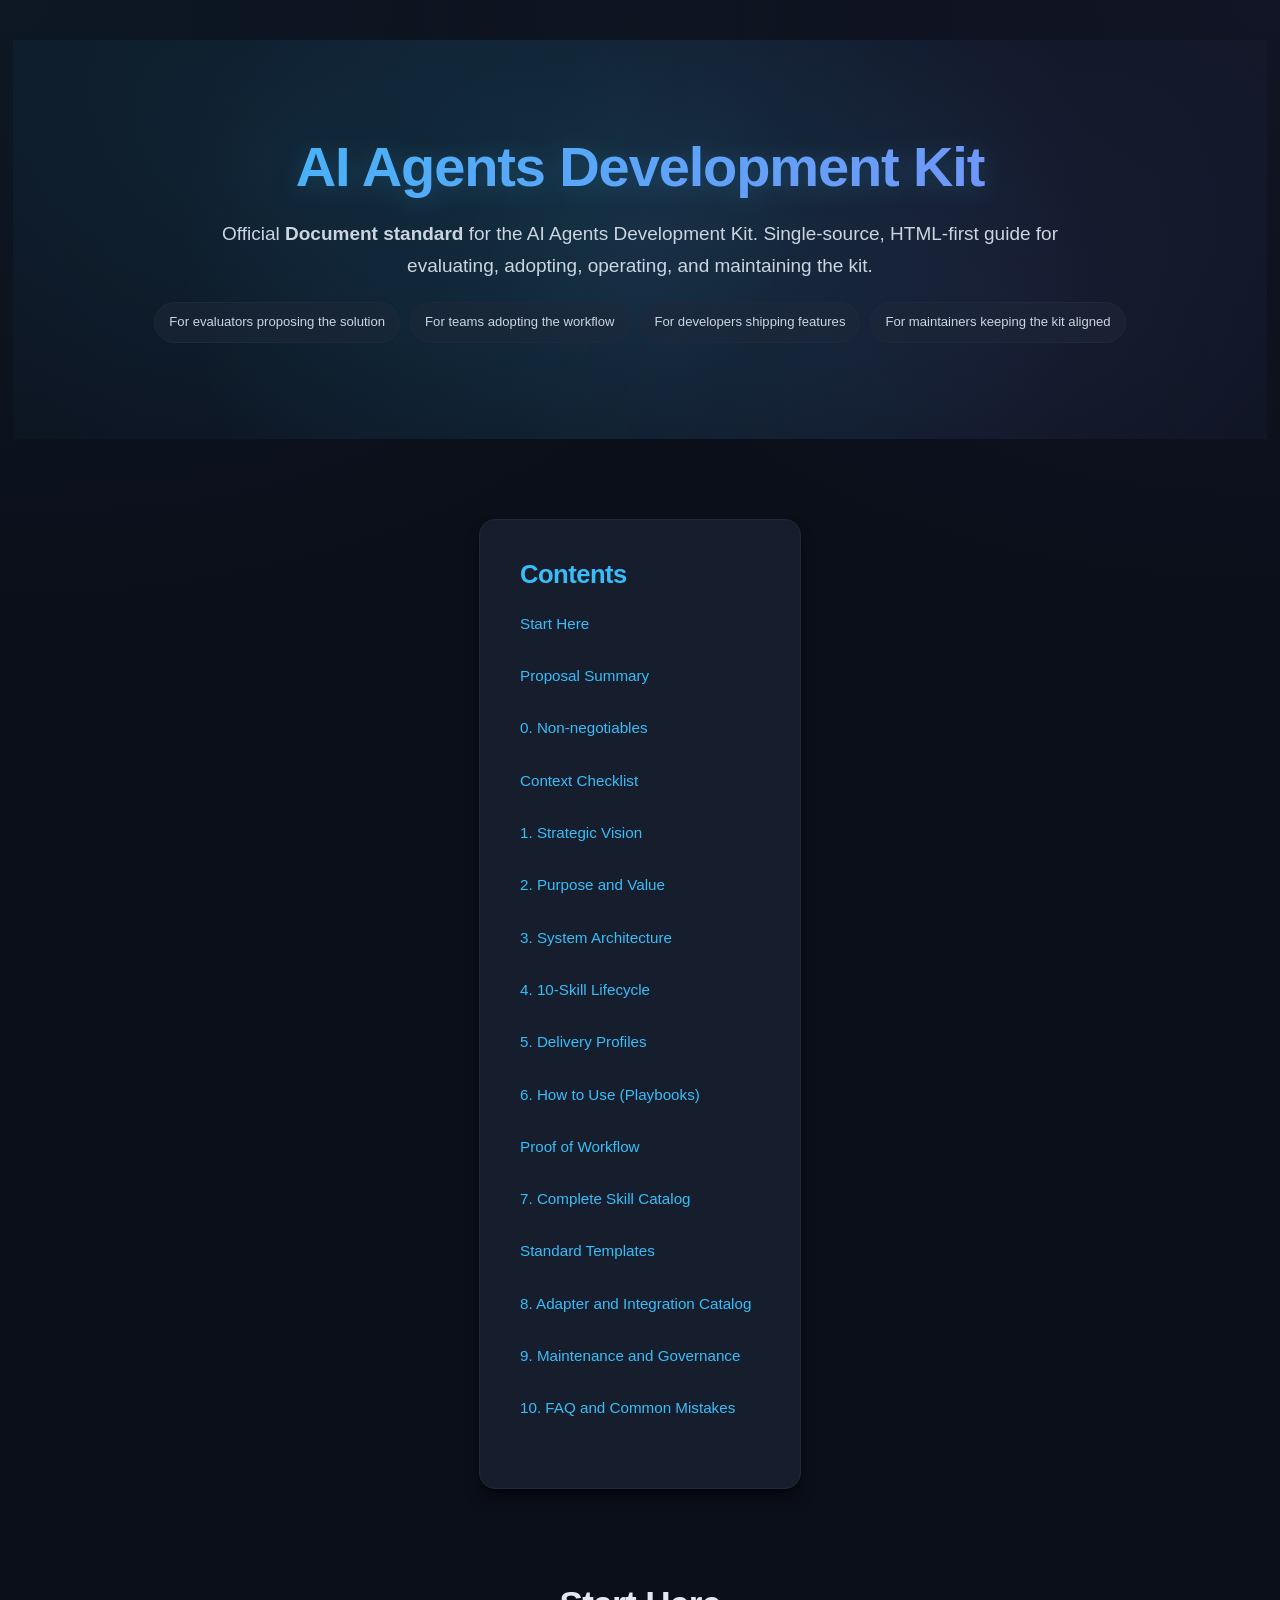
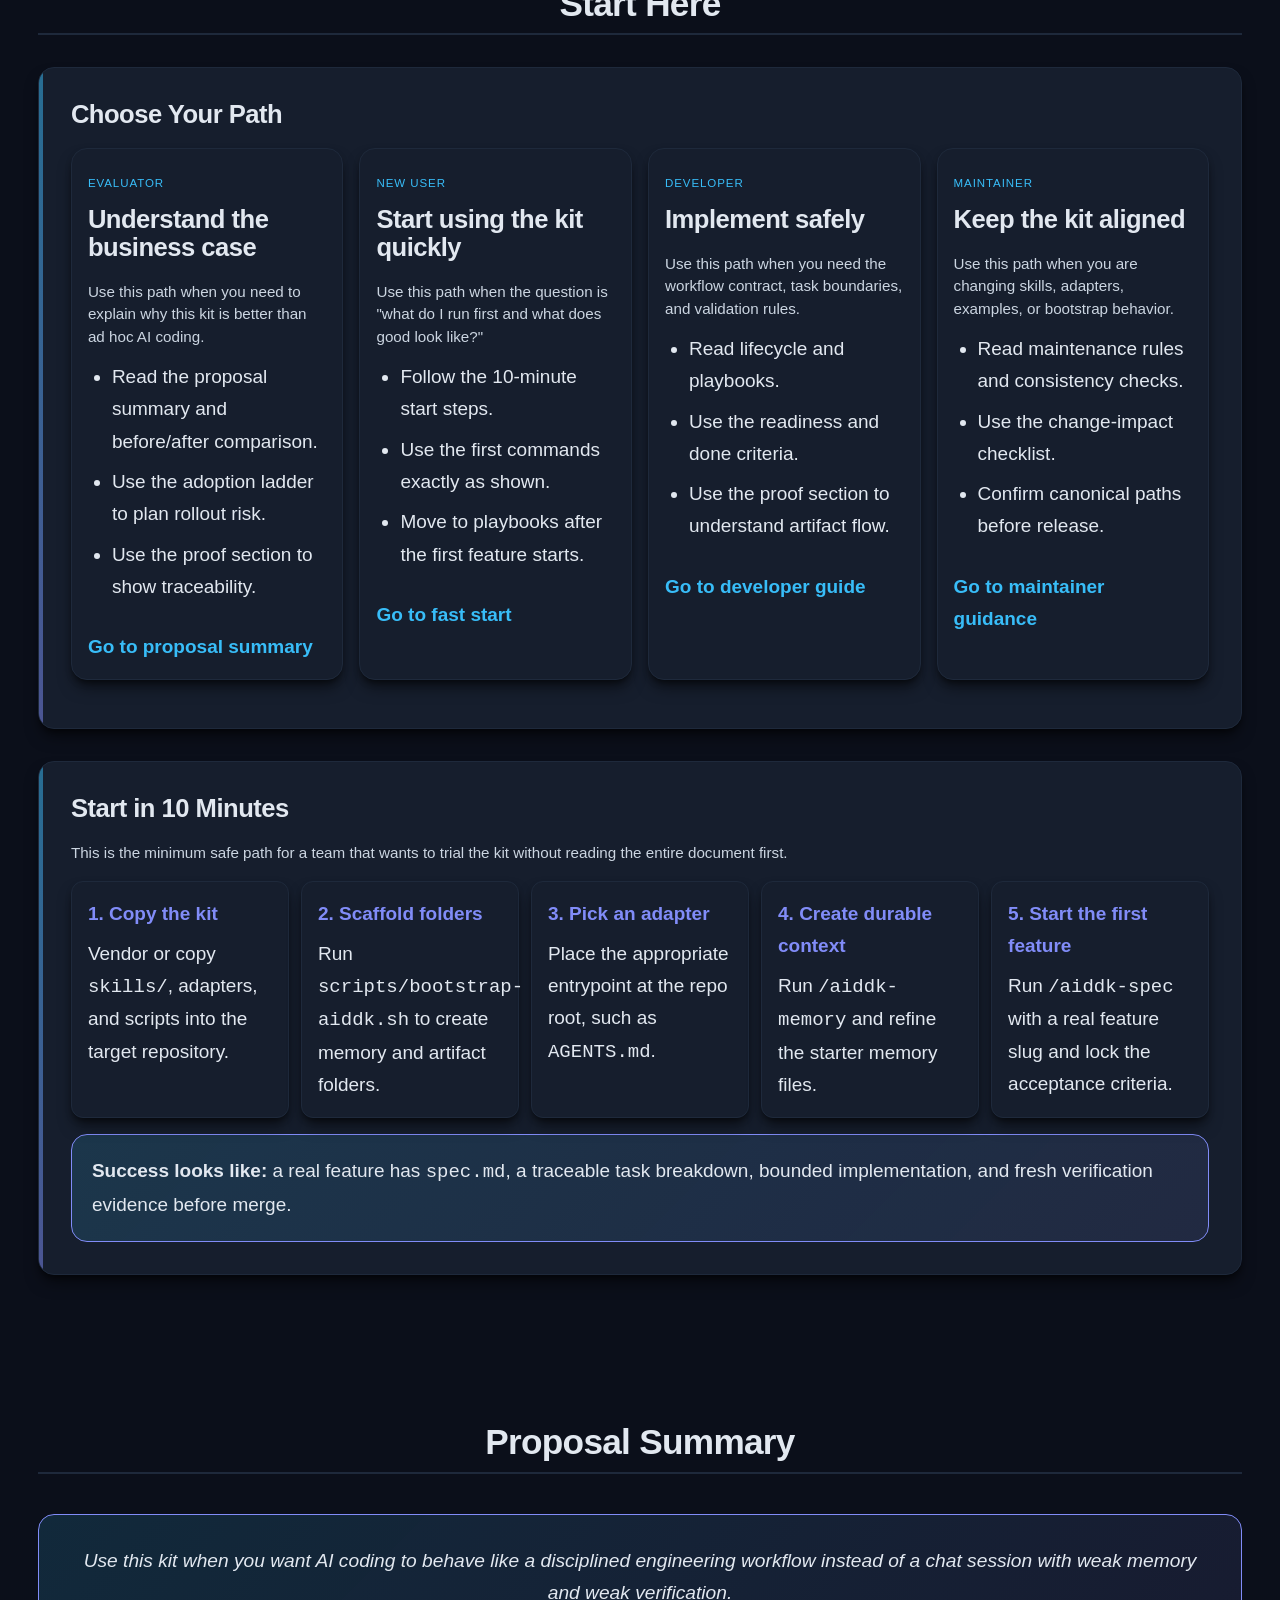
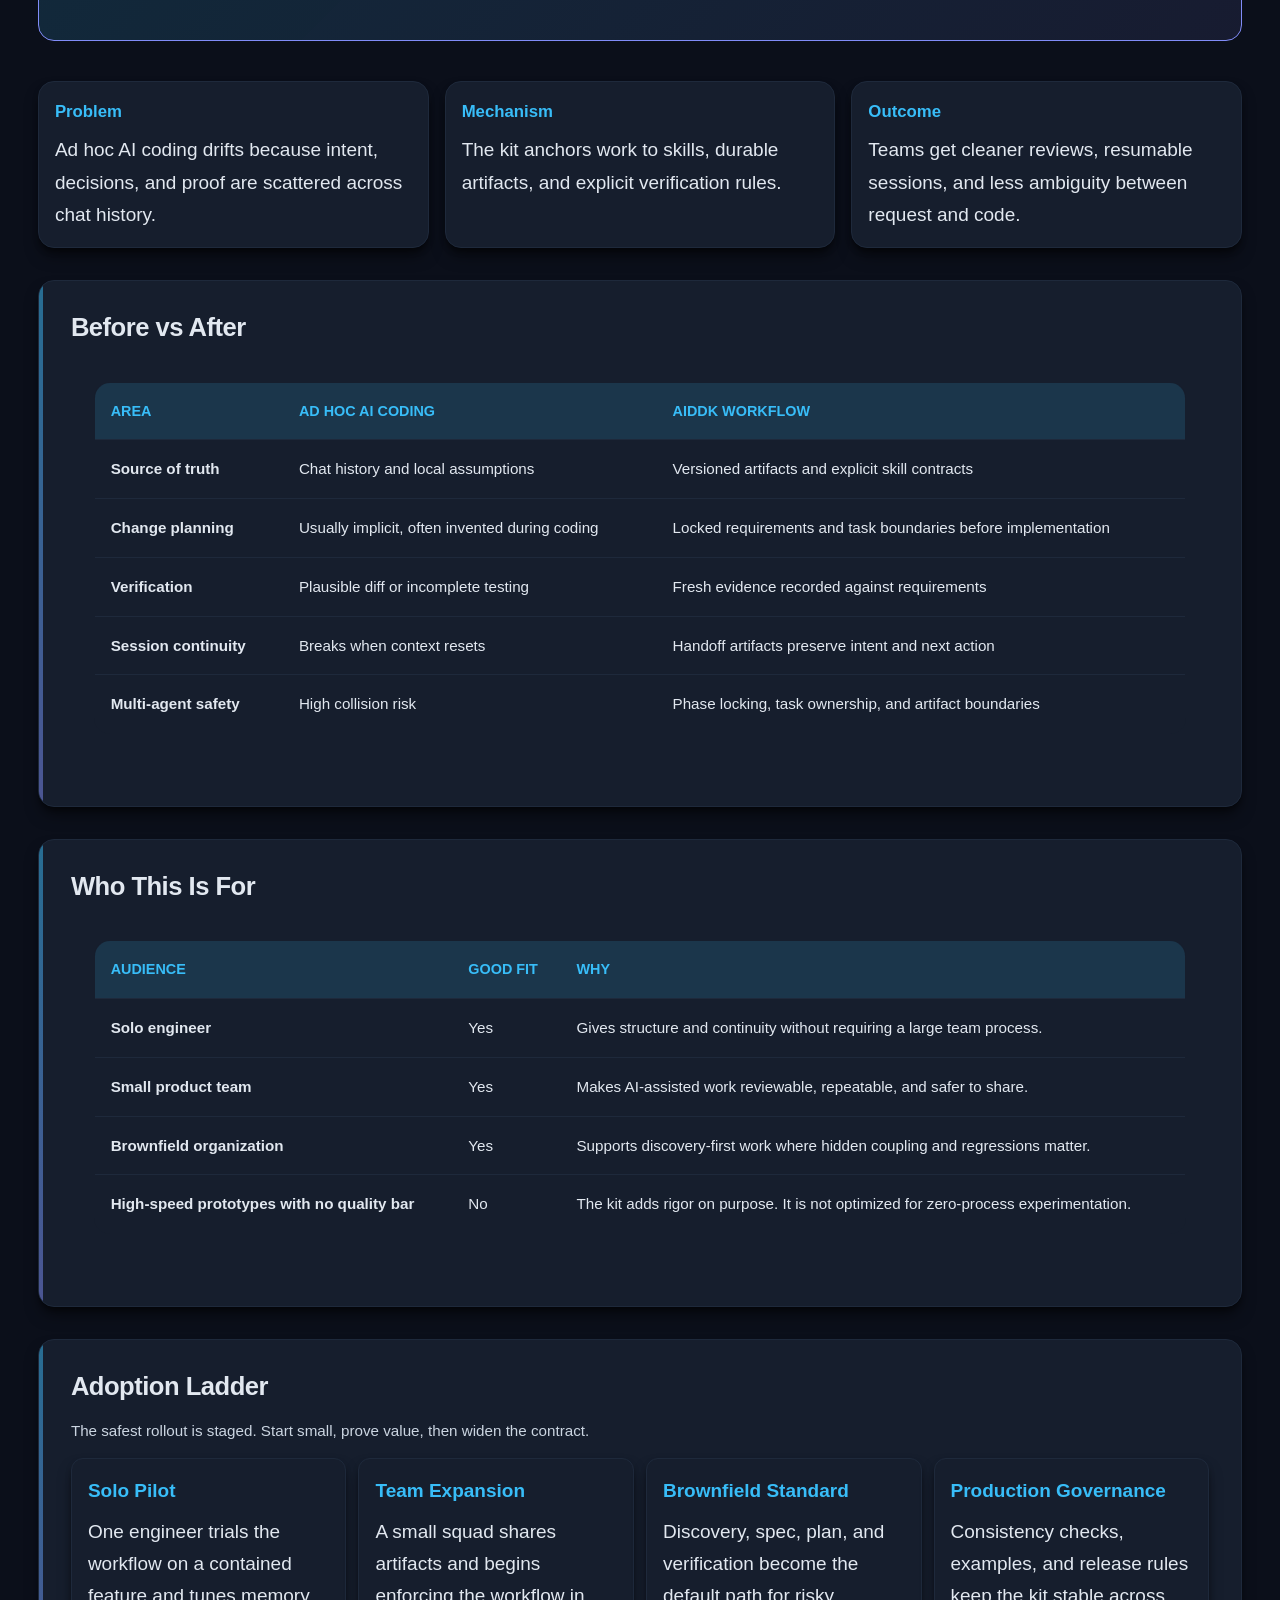
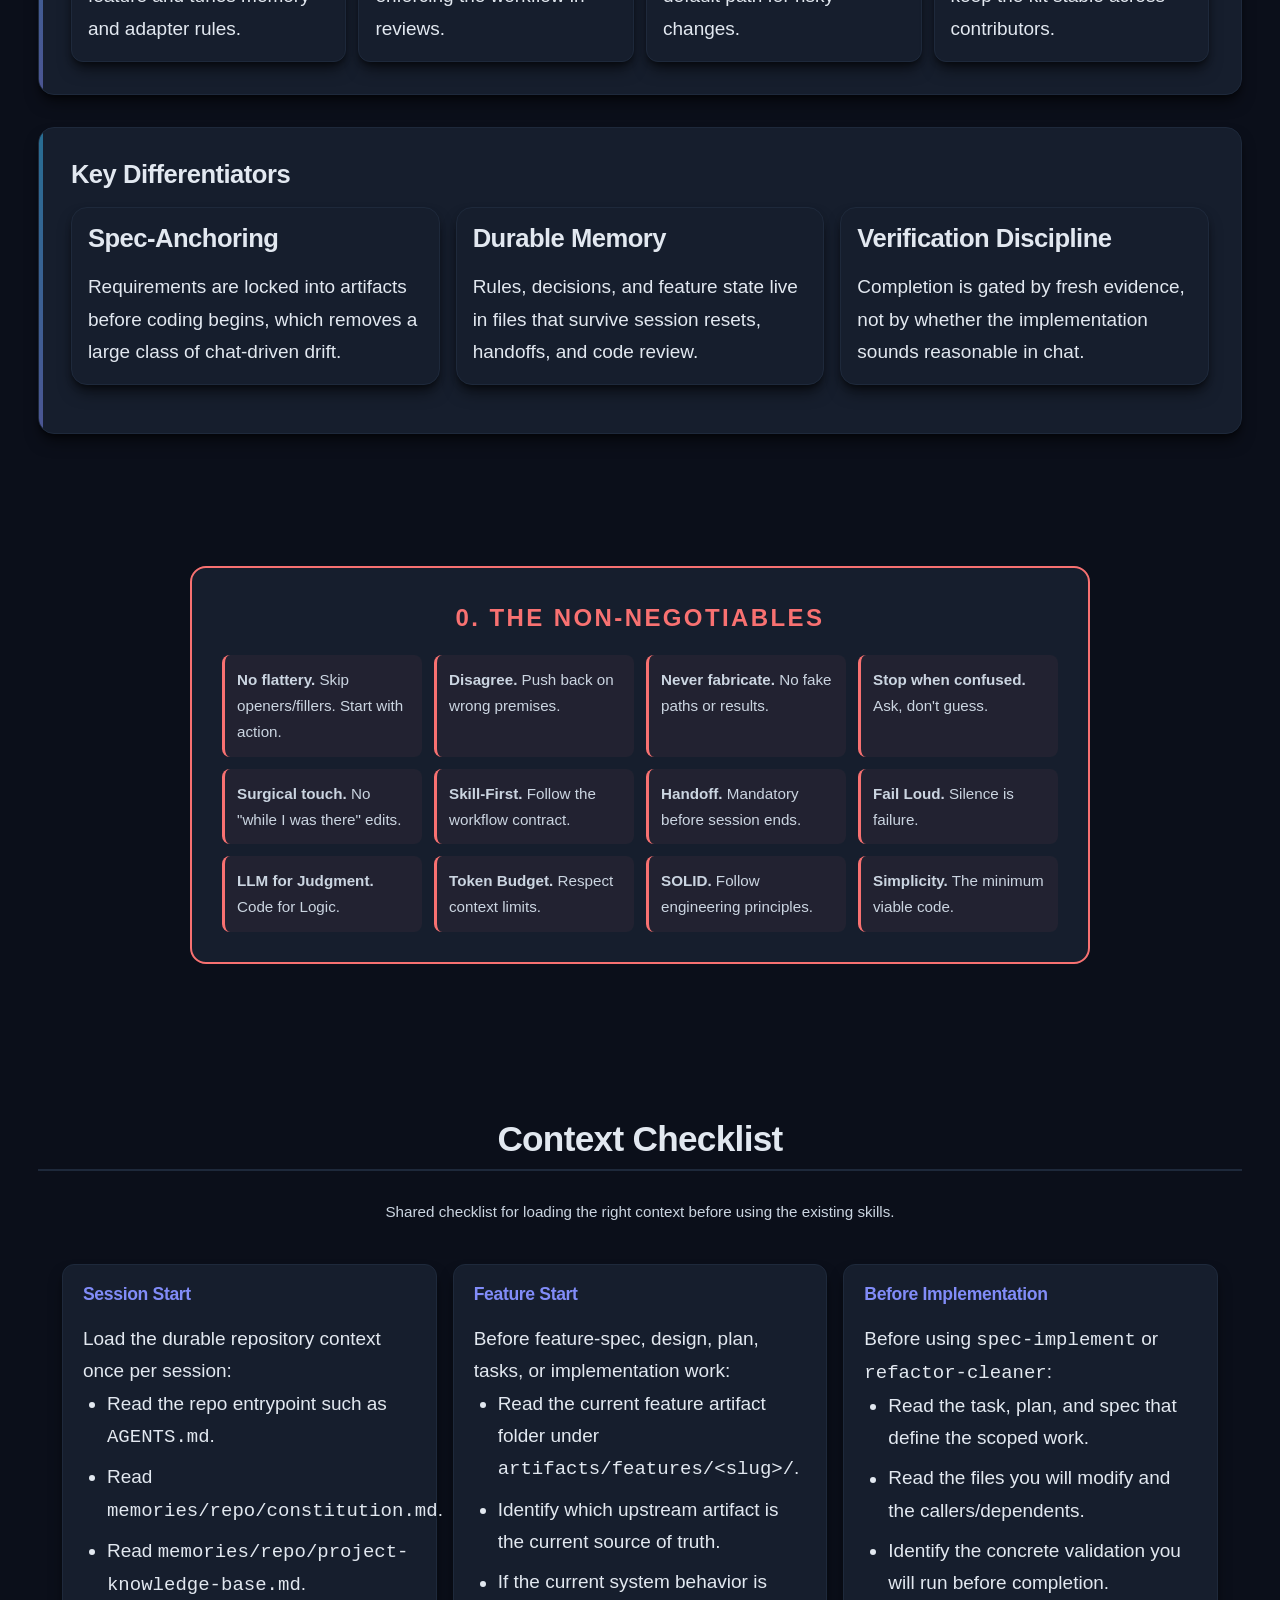
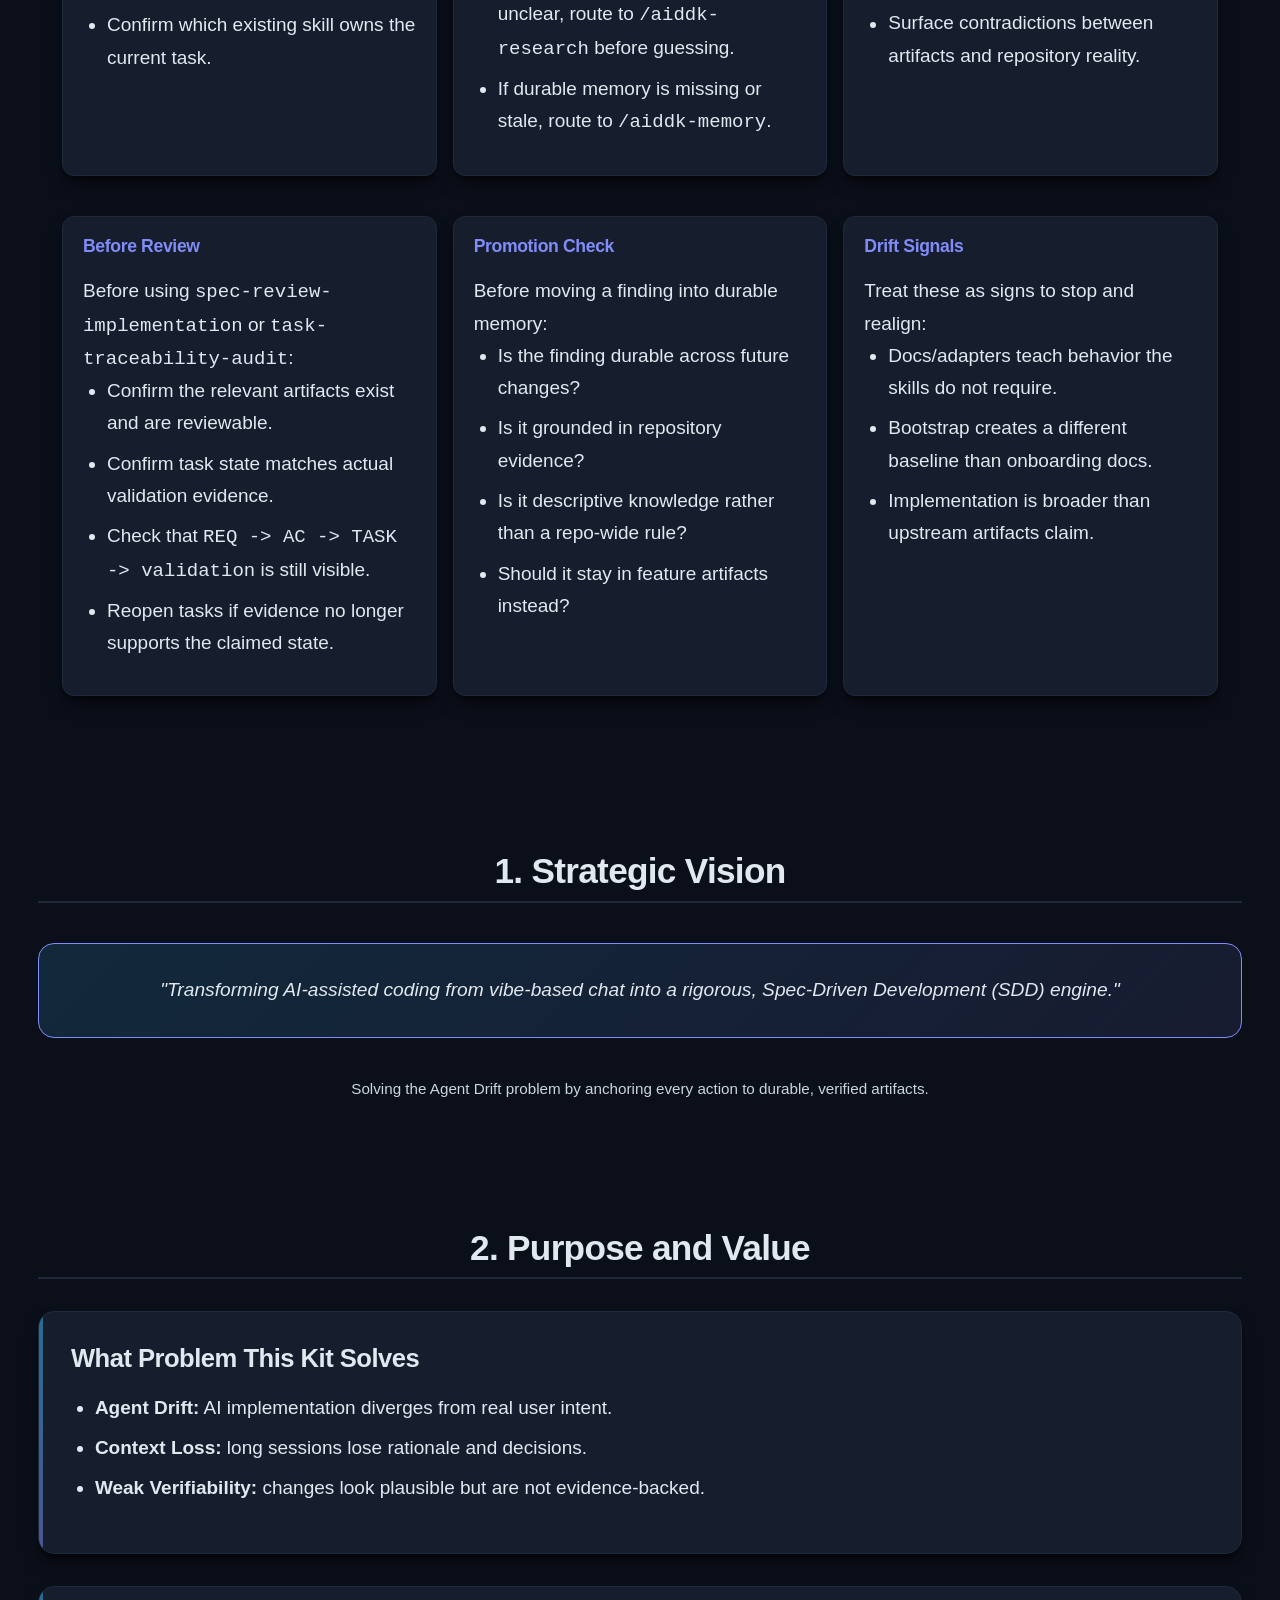
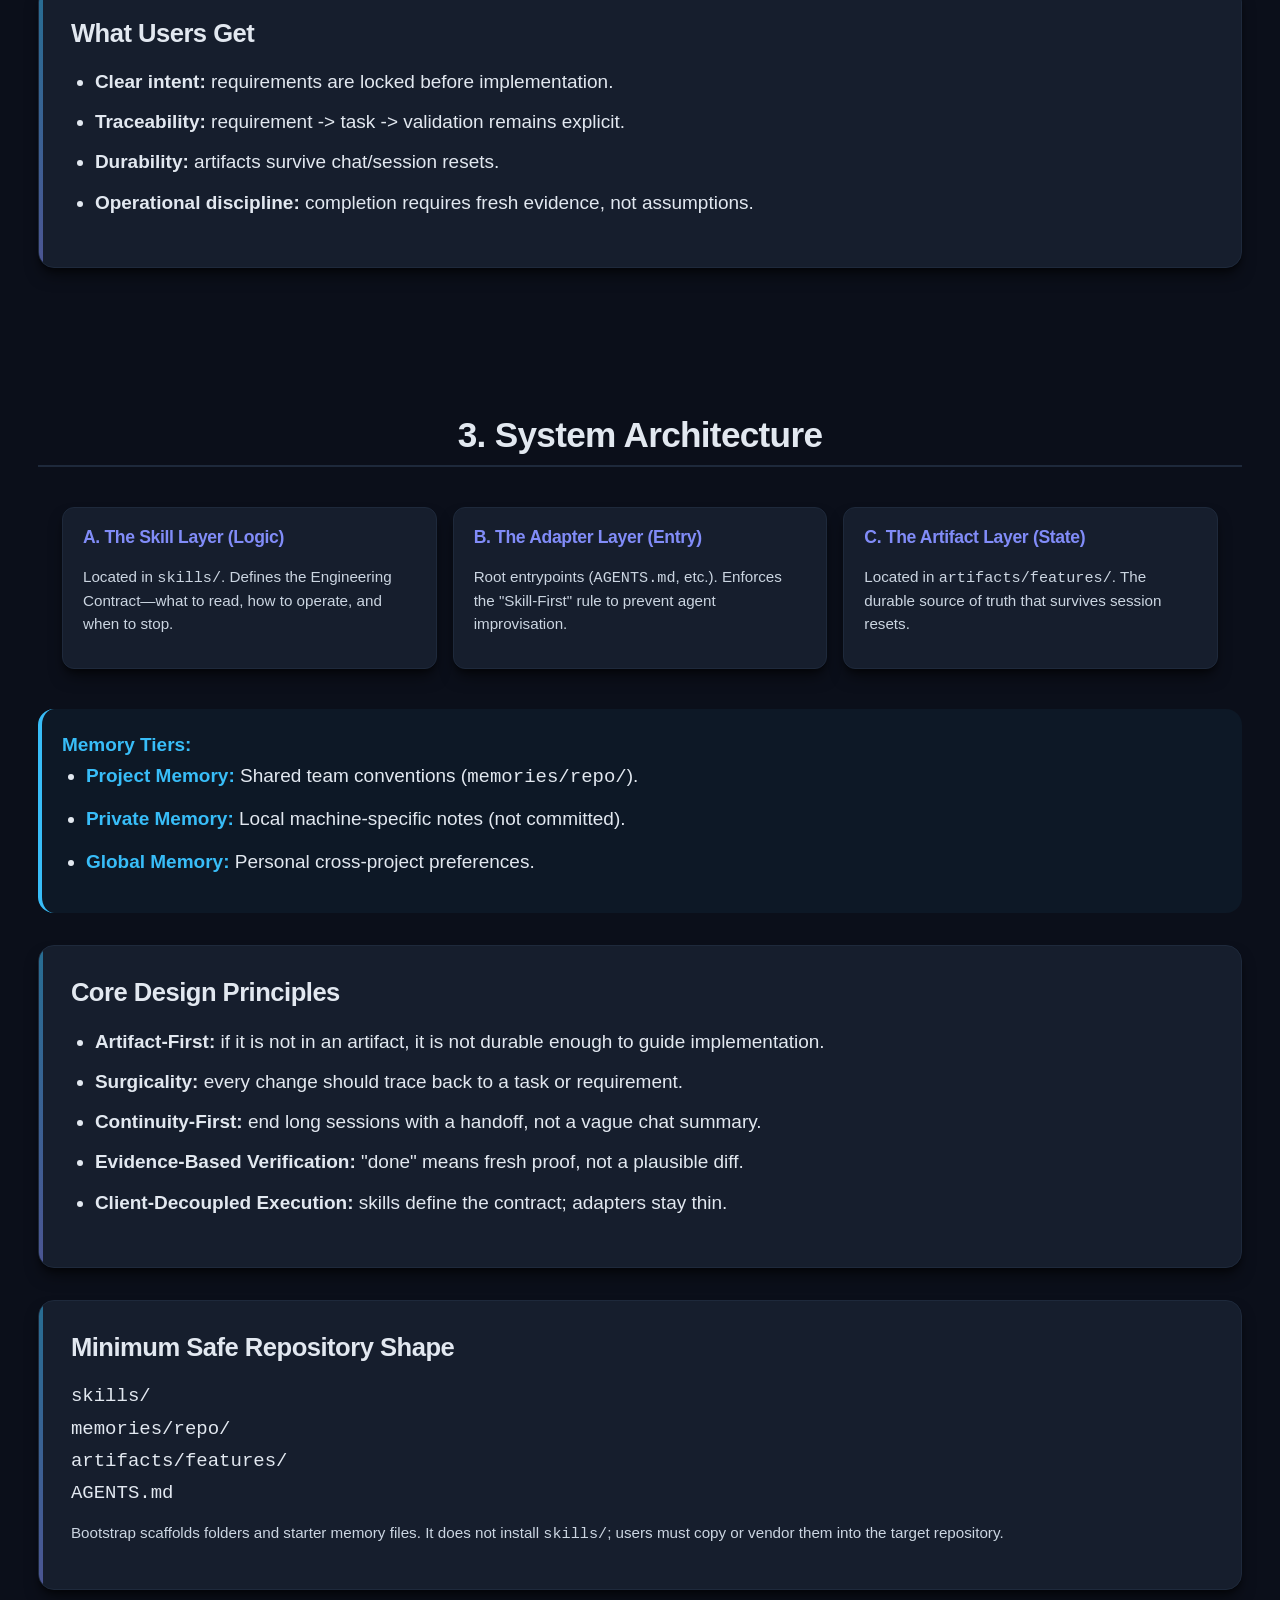
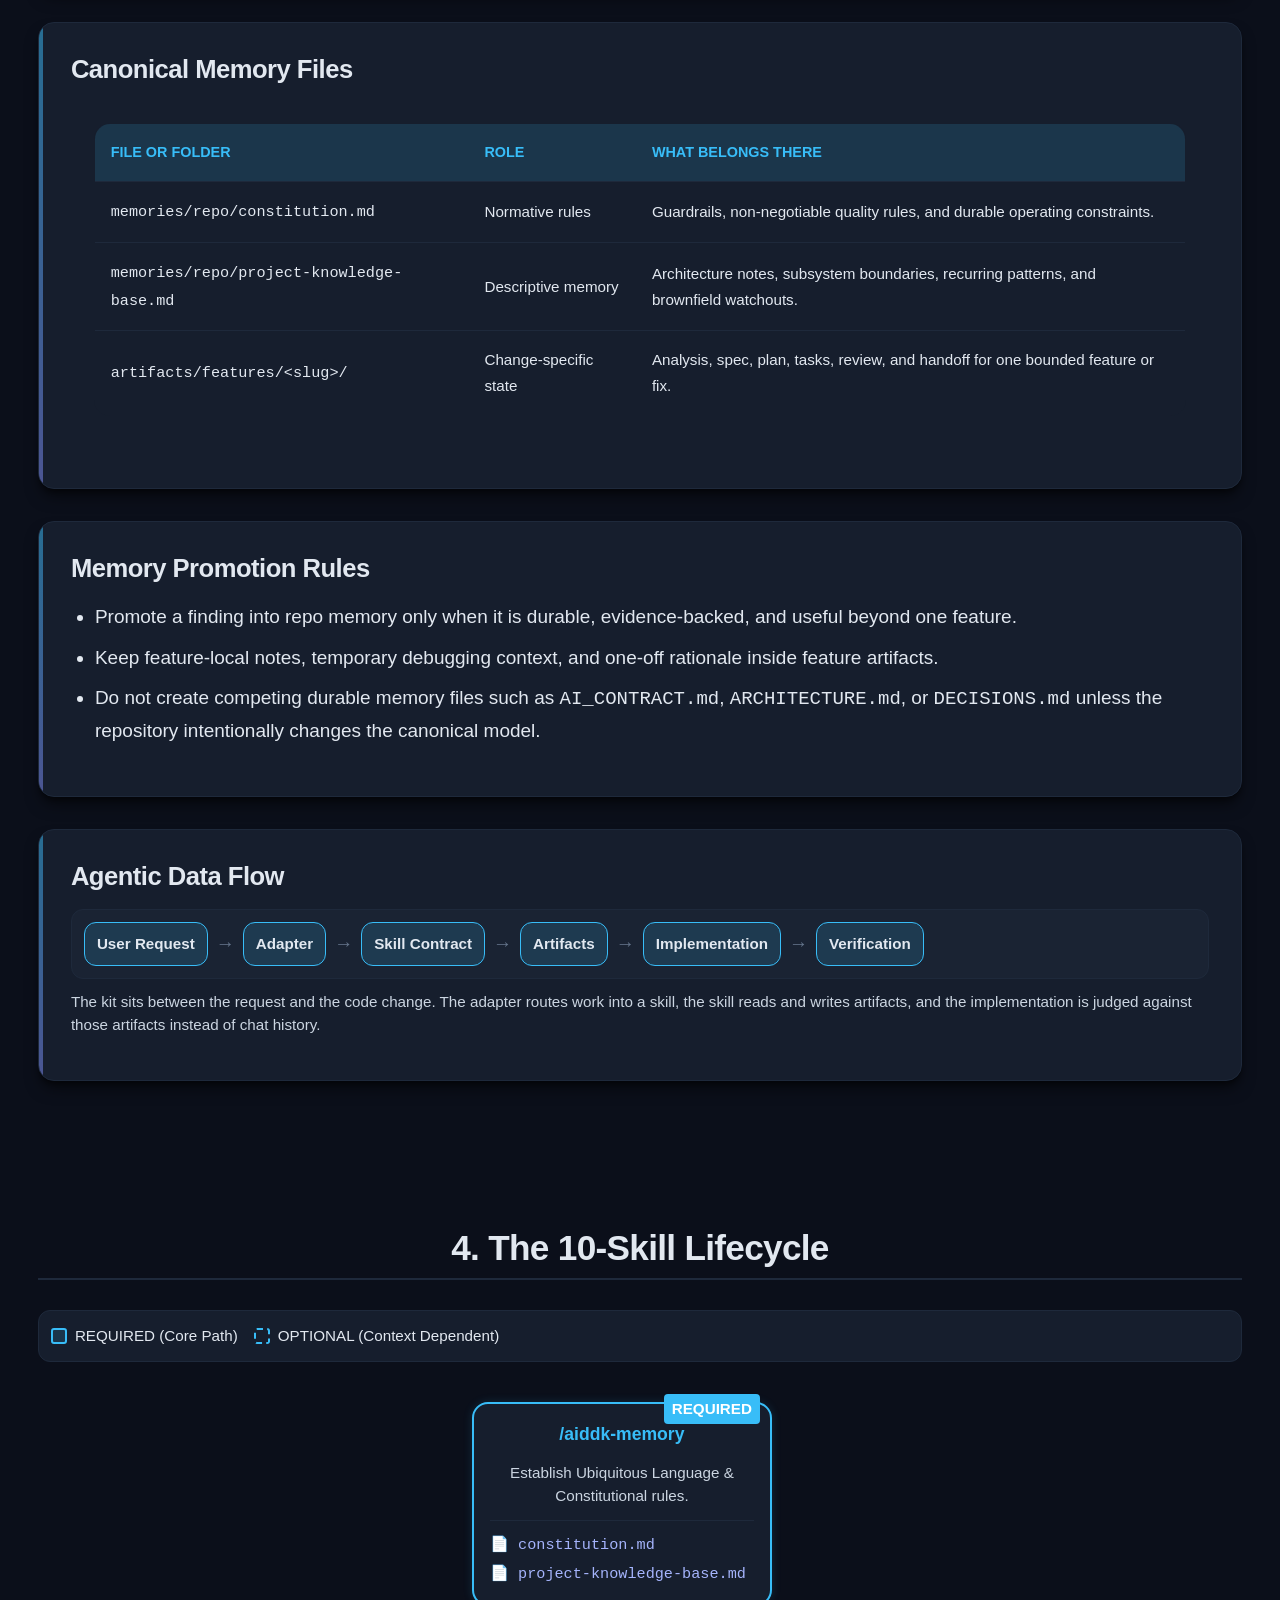
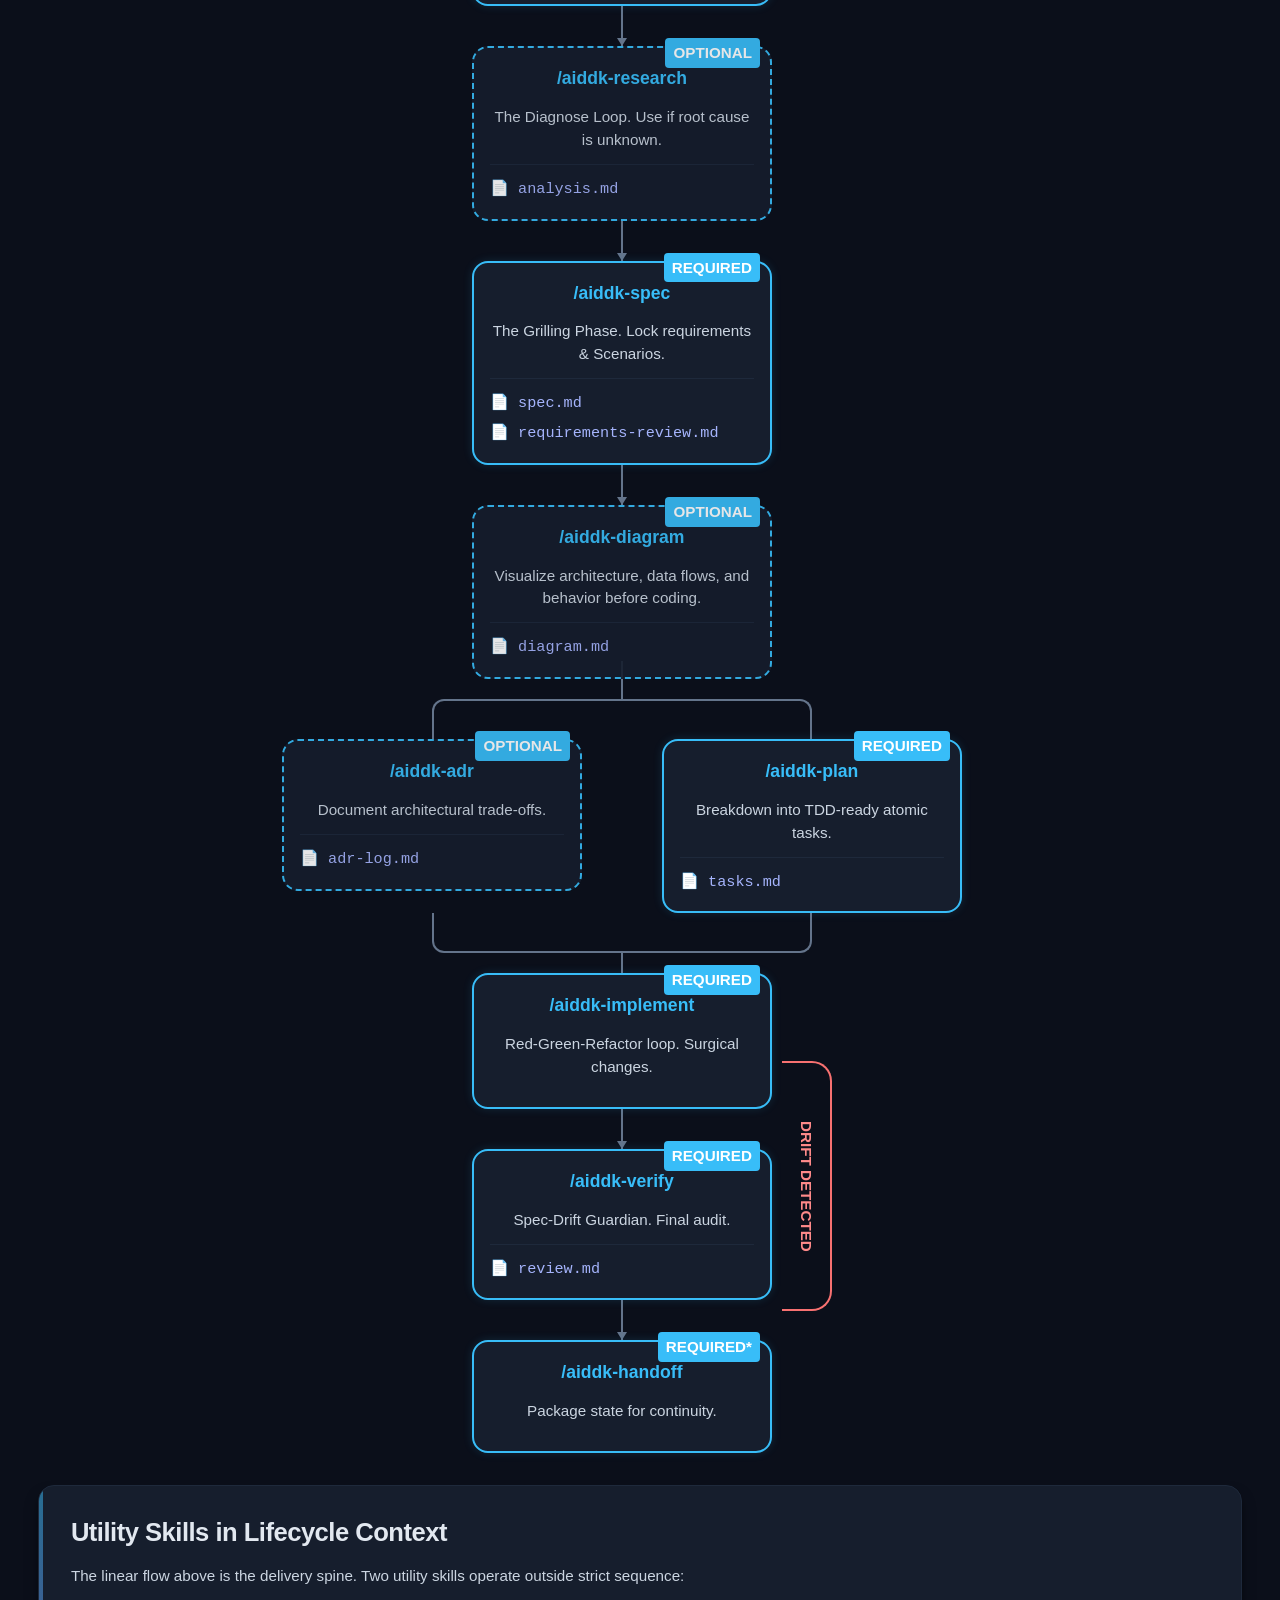
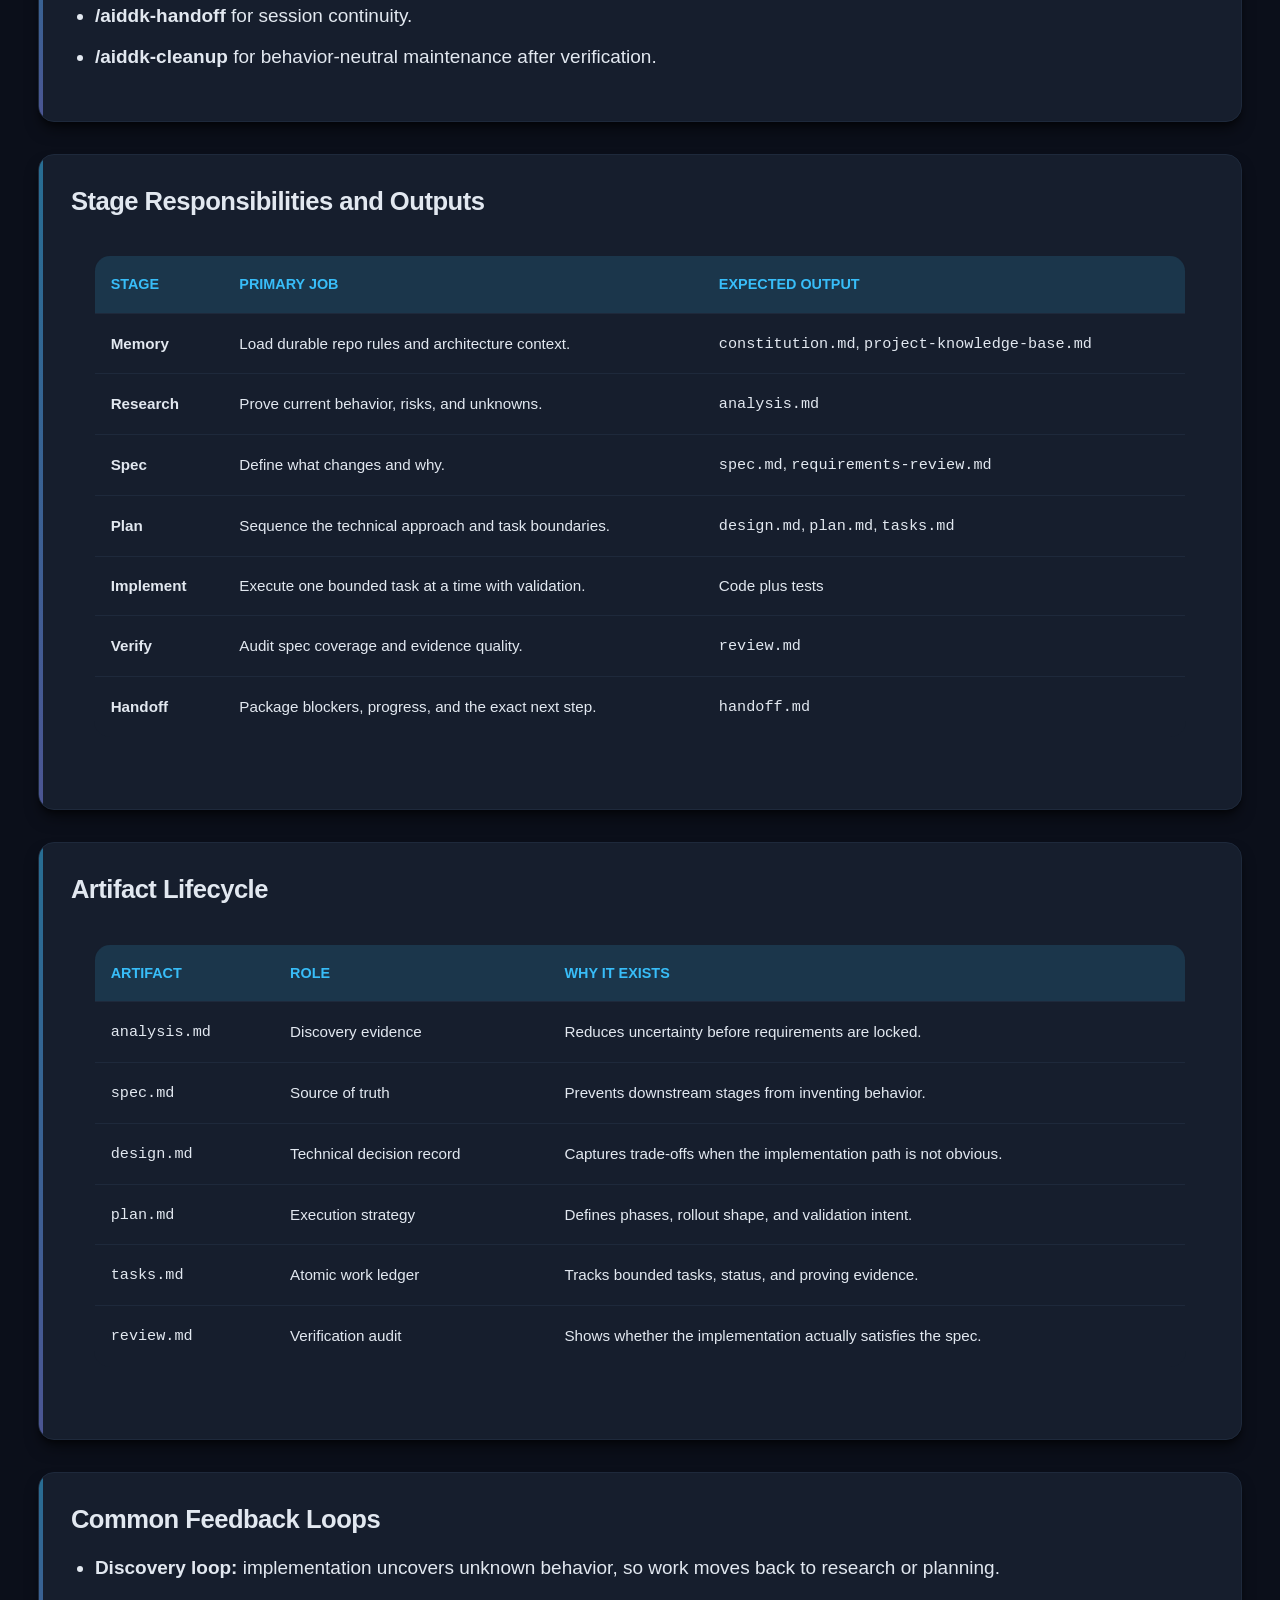
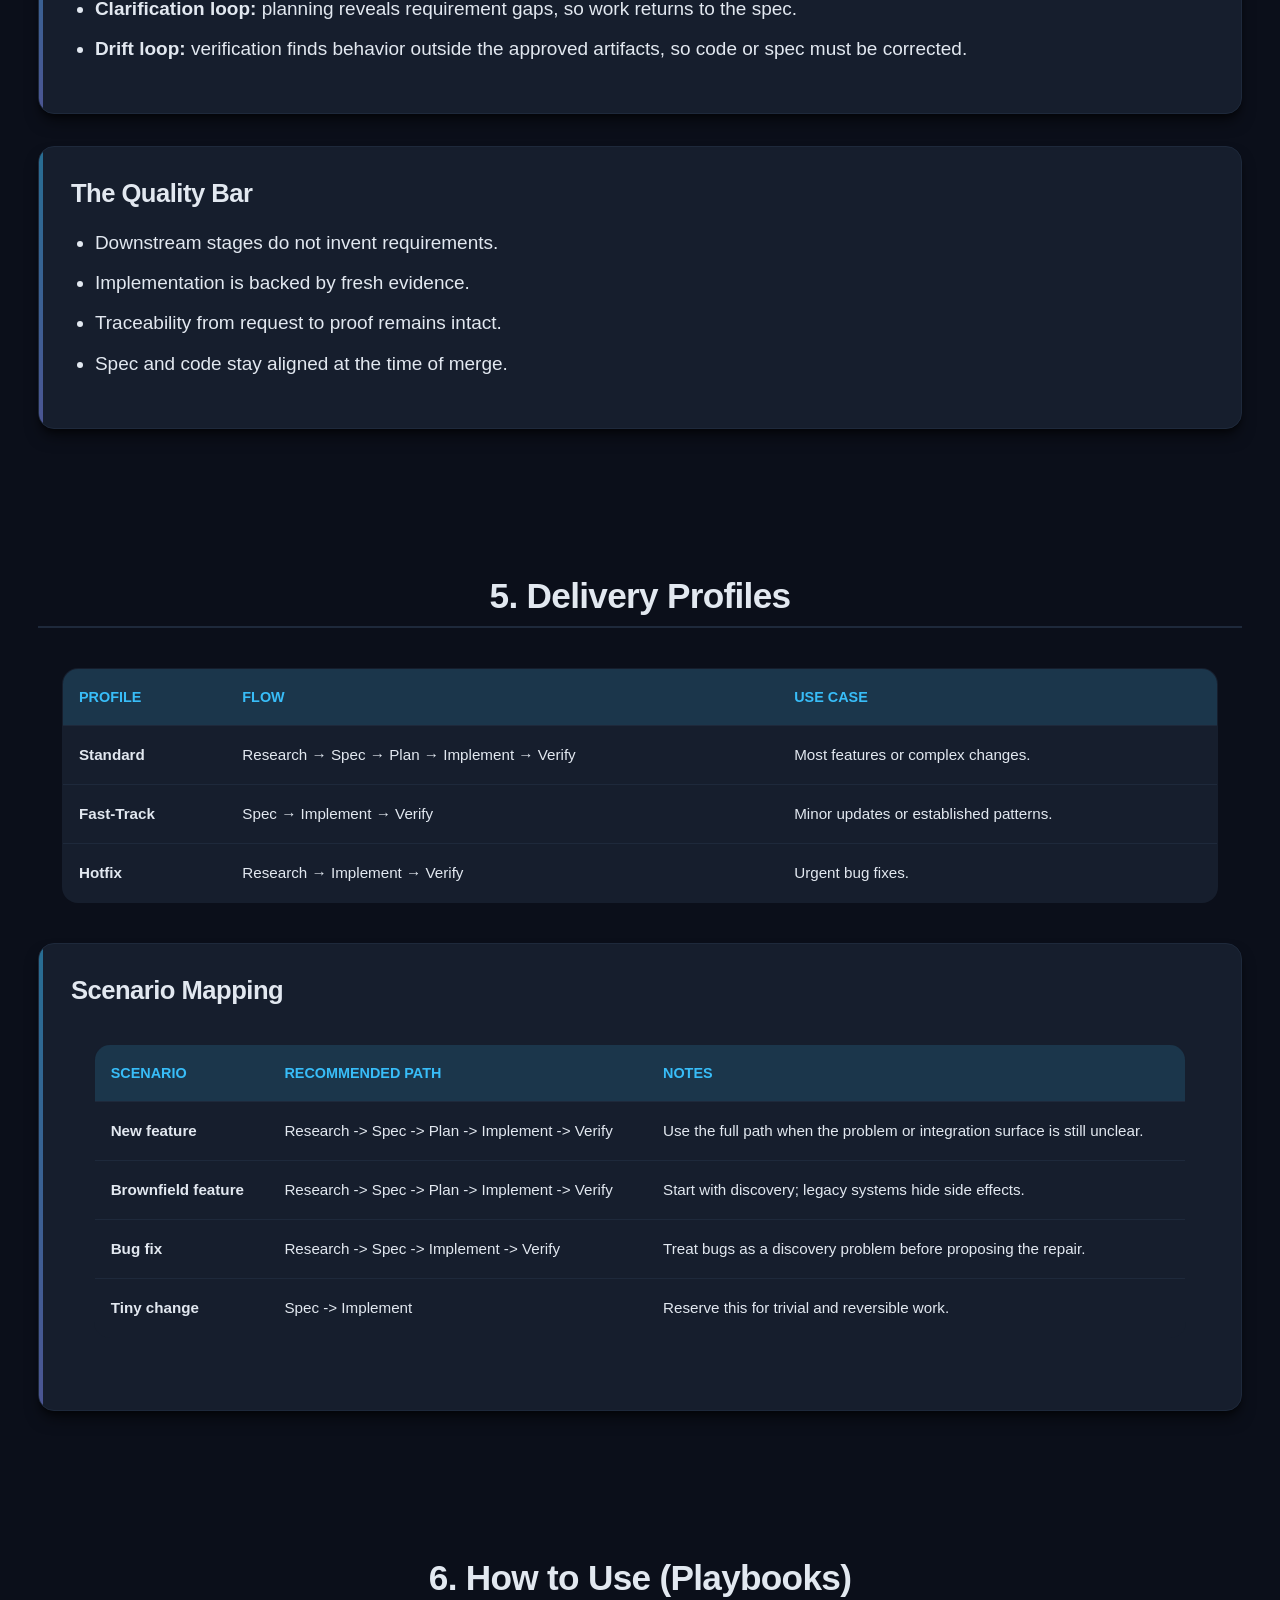
==== pet-projects/ai-dev-kit.html @ 5318b5dc "Add unified common design system CSS file with modular styles and semantic variables" ====
<!DOCTYPE html>
<html lang="en">

<head>
    <meta charset="UTF-8">
    <meta name="viewport" content="width=device-width, initial-scale=1.0">
    <title>AI Agents Development Kit | Document standard</title>
    <link rel="stylesheet" href="common.css">
</head>

<body>

    <div class="hero">
        <h1>AI Agents Development Kit</h1>
        <p class="subtitle">Official <strong>Document standard</strong> for the AI Agents Development Kit. Single-source, HTML-first guide for evaluating, adopting, operating, and maintaining the kit.</p>
        <div class="hero-meta">
            <span class="hero-badge">For evaluators proposing the solution</span>
            <span class="hero-badge">For teams adopting the workflow</span>
            <span class="hero-badge">For developers shipping features</span>
            <span class="hero-badge">For maintainers keeping the kit aligned</span>
        </div>
    </div>

    <div class="toc">
        <h3>Contents</h3>
        <ul>
            <li><a href="#start-here">Start Here</a></li>
            <li><a href="#proposal-summary">Proposal Summary</a></li>
            <li><a href="#non-negotiables">0. Non-negotiables</a></li>
            <li><a href="#context-checklist">Context Checklist</a></li>
            <li><a href="#vision">1. Strategic Vision</a></li>
            <li><a href="#purpose">2. Purpose and Value</a></li>
            <li><a href="#architecture">3. System Architecture</a></li>
            <li><a href="#workflow">4. 10-Skill Lifecycle</a></li>
            <li><a href="#profiles">5. Delivery Profiles</a></li>
            <li><a href="#operating-manual">6. How to Use (Playbooks)</a></li>
            <li><a href="#proof-of-workflow">Proof of Workflow</a></li>
            <li><a href="#skills-catalog">7. Complete Skill Catalog</a></li>
            <li><a href="#standard-templates">Standard Templates</a></li>
            <li><a href="#adapters-catalog">8. Adapter and Integration Catalog</a></li>
            <li><a href="#maintenance-catalog">9. Maintenance and Governance</a></li>
            <li><a href="#faq">10. FAQ and Common Mistakes</a></li>
        </ul>
    </div>

    <section id="start-here">
        <h2>Start Here</h2>
        <div class="section-card">
            <h3>Choose Your Path</h3>
            <div class="audience-grid">
                <div class="audience-card">
                    <span class="audience-label">Evaluator</span>
                    <h3>Understand the business case</h3>
                    <p class="node-desc">Use this path when you need to explain why this kit is better than ad hoc AI
                        coding.</p>
                    <ul>
                        <li>Read the proposal summary and before/after comparison.</li>
                        <li>Use the adoption ladder to plan rollout risk.</li>
                        <li>Use the proof section to show traceability.</li>
                    </ul>
                    <a class="audience-link" href="#proposal-summary">Go to proposal summary</a>
                </div>
                <div class="audience-card">
                    <span class="audience-label">New User</span>
                    <h3>Start using the kit quickly</h3>
                    <p class="node-desc">Use this path when the question is "what do I run first and what does good
                        look like?"</p>
                    <ul>
                        <li>Follow the 10-minute start steps.</li>
                        <li>Use the first commands exactly as shown.</li>
                        <li>Move to playbooks after the first feature starts.</li>
                    </ul>
                    <a class="audience-link" href="#fast-start">Go to fast start</a>
                </div>
                <div class="audience-card">
                    <span class="audience-label">Developer</span>
                    <h3>Implement safely</h3>
                    <p class="node-desc">Use this path when you need the workflow contract, task boundaries, and
                        validation rules.</p>
                    <ul>
                        <li>Read lifecycle and playbooks.</li>
                        <li>Use the readiness and done criteria.</li>
                        <li>Use the proof section to understand artifact flow.</li>
                    </ul>
                    <a class="audience-link" href="#developer-guide">Go to developer guide</a>
                </div>
                <div class="audience-card">
                    <span class="audience-label">Maintainer</span>
                    <h3>Keep the kit aligned</h3>
                    <p class="node-desc">Use this path when you are changing skills, adapters, examples, or bootstrap
                        behavior.</p>
                    <ul>
                        <li>Read maintenance rules and consistency checks.</li>
                        <li>Use the change-impact checklist.</li>
                        <li>Confirm canonical paths before release.</li>
                    </ul>
                    <a class="audience-link" href="#maintainer-guide">Go to maintainer guidance</a>
                </div>
            </div>
        </div>
        <div class="section-card anchor-target" id="fast-start">
            <h3>Start in 10 Minutes</h3>
            <p class="node-desc">This is the minimum safe path for a team that wants to trial the kit without reading
                the entire document first.</p>
            <div class="quickstart-strip">
                <div class="quickstart-step">
                    <strong>1. Copy the kit</strong>
                    Vendor or copy <code>skills/</code>, adapters, and scripts into the target repository.
                </div>
                <div class="quickstart-step">
                    <strong>2. Scaffold folders</strong>
                    Run <code>scripts/bootstrap-aiddk.sh</code> to create memory and artifact folders.
                </div>
                <div class="quickstart-step">
                    <strong>3. Pick an adapter</strong>
                    Place the appropriate entrypoint at the repo root, such as <code>AGENTS.md</code>.
                </div>
                <div class="quickstart-step">
                    <strong>4. Create durable context</strong>
                    Run <code>/aiddk-memory</code> and refine the starter memory files.
                </div>
                <div class="quickstart-step">
                    <strong>5. Start the first feature</strong>
                    Run <code>/aiddk-spec</code> with a real feature slug and lock the acceptance criteria.
                </div>
            </div>
            <div class="callout">
                <strong>Success looks like:</strong> a real feature has <code>spec.md</code>, a traceable task
                breakdown, bounded implementation, and fresh verification evidence before merge.
            </div>
        </div>
    </section>

    <section id="proposal-summary">
        <h2>Proposal Summary</h2>
        <div class="vision-box">
            Use this kit when you want AI coding to behave like a disciplined engineering workflow instead of a chat
            session with weak memory and weak verification.
        </div>
        <div class="metric-grid">
            <div class="metric-card">
                <strong>Problem</strong>
                Ad hoc AI coding drifts because intent, decisions, and proof are scattered across chat history.
            </div>
            <div class="metric-card">
                <strong>Mechanism</strong>
                The kit anchors work to skills, durable artifacts, and explicit verification rules.
            </div>
            <div class="metric-card">
                <strong>Outcome</strong>
                Teams get cleaner reviews, resumable sessions, and less ambiguity between request and code.
            </div>
        </div>
        <div class="section-card">
            <h3>Before vs After</h3>
            <div class="data-table-container">
                <table>
                    <thead>
                        <tr>
                            <th>Area</th>
                            <th>Ad Hoc AI Coding</th>
                            <th>AIDDK Workflow</th>
                        </tr>
                    </thead>
                    <tbody>
                        <tr>
                            <td><strong>Source of truth</strong></td>
                            <td>Chat history and local assumptions</td>
                            <td>Versioned artifacts and explicit skill contracts</td>
                        </tr>
                        <tr>
                            <td><strong>Change planning</strong></td>
                            <td>Usually implicit, often invented during coding</td>
                            <td>Locked requirements and task boundaries before implementation</td>
                        </tr>
                        <tr>
                            <td><strong>Verification</strong></td>
                            <td>Plausible diff or incomplete testing</td>
                            <td>Fresh evidence recorded against requirements</td>
                        </tr>
                        <tr>
                            <td><strong>Session continuity</strong></td>
                            <td>Breaks when context resets</td>
                            <td>Handoff artifacts preserve intent and next action</td>
                        </tr>
                        <tr>
                            <td><strong>Multi-agent safety</strong></td>
                            <td>High collision risk</td>
                            <td>Phase locking, task ownership, and artifact boundaries</td>
                        </tr>
                    </tbody>
                </table>
            </div>
        </div>
        <div class="section-card">
            <h3>Who This Is For</h3>
            <div class="data-table-container">
                <table>
                    <thead>
                        <tr>
                            <th>Audience</th>
                            <th>Good Fit</th>
                            <th>Why</th>
                        </tr>
                    </thead>
                    <tbody>
                        <tr>
                            <td><strong>Solo engineer</strong></td>
                            <td>Yes</td>
                            <td>Gives structure and continuity without requiring a large team process.</td>
                        </tr>
                        <tr>
                            <td><strong>Small product team</strong></td>
                            <td>Yes</td>
                            <td>Makes AI-assisted work reviewable, repeatable, and safer to share.</td>
                        </tr>
                        <tr>
                            <td><strong>Brownfield organization</strong></td>
                            <td>Yes</td>
                            <td>Supports discovery-first work where hidden coupling and regressions matter.</td>
                        </tr>
                        <tr>
                            <td><strong>High-speed prototypes with no quality bar</strong></td>
                            <td>No</td>
                            <td>The kit adds rigor on purpose. It is not optimized for zero-process experimentation.
                            </td>
                        </tr>
                    </tbody>
                </table>
            </div>
        </div>
        <div class="section-card">
            <h3>Adoption Ladder</h3>
            <p class="node-desc">The safest rollout is staged. Start small, prove value, then widen the contract.</p>
            <div class="ladder">
                <div class="ladder-stage">
                    <strong>Solo Pilot</strong>
                    One engineer trials the workflow on a contained feature and tunes memory and adapter rules.
                </div>
                <div class="ladder-stage">
                    <strong>Team Expansion</strong>
                    A small squad shares artifacts and begins enforcing the workflow in reviews.
                </div>
                <div class="ladder-stage">
                    <strong>Brownfield Standard</strong>
                    Discovery, spec, plan, and verification become the default path for risky changes.
                </div>
                <div class="ladder-stage">
                    <strong>Production Governance</strong>
                    Consistency checks, examples, and release rules keep the kit stable across contributors.
                </div>
            </div>
        </div>
        <div class="section-card">
            <h3>Key Differentiators</h3>
            <div class="audience-grid">
                <div class="metric-card">
                    <h3>Spec-Anchoring</h3>
                    Requirements are locked into artifacts before coding begins, which removes a large class of
                    chat-driven drift.
                </div>
                <div class="metric-card">
                    <h3>Durable Memory</h3>
                    Rules, decisions, and feature state live in files that survive session resets, handoffs, and code
                    review.
                </div>
                <div class="metric-card">
                    <h3>Verification Discipline</h3>
                    Completion is gated by fresh evidence, not by whether the implementation sounds reasonable in chat.
                </div>
            </div>
        </div>
    </section>

    <!-- 0. Non-negotiables -->
    <section id="non-negotiables">
        <div class="non-negotiables">
            <div class="nn-title">0. The Non-negotiables</div>
            <div class="nn-grid">
                <div class="nn-item"><strong>No flattery.</strong> Skip openers/fillers. Start with action.</div>
                <div class="nn-item"><strong>Disagree.</strong> Push back on wrong premises.</div>
                <div class="nn-item"><strong>Never fabricate.</strong> No fake paths or results.</div>
                <div class="nn-item"><strong>Stop when confused.</strong> Ask, don't guess.</div>
                <div class="nn-item"><strong>Surgical touch.</strong> No "while I was there" edits.</div>
                <div class="nn-item"><strong>Skill-First.</strong> Follow the workflow contract.</div>
                <div class="nn-item"><strong>Handoff.</strong> Mandatory before session ends.</div>
                <div class="nn-item"><strong>Fail Loud.</strong> Silence is failure.</div>
                <div class="nn-item"><strong>LLM for Judgment.</strong> Code for Logic.</div>
                <div class="nn-item"><strong>Token Budget.</strong> Respect context limits.</div>
                <div class="nn-item"><strong>SOLID.</strong> Follow engineering principles.</div>
                <div class="nn-item"><strong>Simplicity.</strong> The minimum viable code.</div>
            </div>
        </div>
    </section>

    <!-- Context Checklist -->
    <section id="context-checklist">
        <h2>Context Checklist</h2>
        <p class="node-desc" style="text-align: center;">Shared checklist for loading the right context before using the existing skills.</p>
        
        <div class="arch-grid">
            <div class="arch-card">
                <h3>Session Start</h3>
                <p>Load the durable repository context once per session:</p>
                <ul>
                    <li>Read the repo entrypoint such as <code>AGENTS.md</code>.</li>
                    <li>Read <code>memories/repo/constitution.md</code>.</li>
                    <li>Read <code>memories/repo/project-knowledge-base.md</code>.</li>
                    <li>Confirm which existing skill owns the current task.</li>
                </ul>
            </div>
            <div class="arch-card">
                <h3>Feature Start</h3>
                <p>Before feature-spec, design, plan, tasks, or implementation work:</p>
                <ul>
                    <li>Read the current feature artifact folder under <code>artifacts/features/&lt;slug&gt;/</code>.</li>
                    <li>Identify which upstream artifact is the current source of truth.</li>
                    <li>If the current system behavior is unclear, route to <code>/aiddk-research</code> before guessing.</li>
                    <li>If durable memory is missing or stale, route to <code>/aiddk-memory</code>.</li>
                </ul>
            </div>
            <div class="arch-card">
                <h3>Before Implementation</h3>
                <p>Before using <code>spec-implement</code> or <code>refactor-cleaner</code>:</p>
                <ul>
                    <li>Read the task, plan, and spec that define the scoped work.</li>
                    <li>Read the files you will modify and the callers/dependents.</li>
                    <li>Identify the concrete validation you will run before completion.</li>
                    <li>Surface contradictions between artifacts and repository reality.</li>
                </ul>
            </div>
        </div>

        <div class="arch-grid">
            <div class="arch-card">
                <h3>Before Review</h3>
                <p>Before using <code>spec-review-implementation</code> or <code>task-traceability-audit</code>:</p>
                <ul>
                    <li>Confirm the relevant artifacts exist and are reviewable.</li>
                    <li>Confirm task state matches actual validation evidence.</li>
                    <li>Check that <code>REQ -> AC -> TASK -> validation</code> is still visible.</li>
                    <li>Reopen tasks if evidence no longer supports the claimed state.</li>
                </ul>
            </div>
            <div class="arch-card">
                <h3>Promotion Check</h3>
                <p>Before moving a finding into durable memory:</p>
                <ul>
                    <li>Is the finding durable across future changes?</li>
                    <li>Is it grounded in repository evidence?</li>
                    <li>Is it descriptive knowledge rather than a repo-wide rule?</li>
                    <li>Should it stay in feature artifacts instead?</li>
                </ul>
            </div>
            <div class="arch-card">
                <h3>Drift Signals</h3>
                <p>Treat these as signs to stop and realign:</p>
                <ul>
                    <li>Docs/adapters teach behavior the skills do not require.</li>
                    <li>Bootstrap creates a different baseline than onboarding docs.</li>
                    <li>Implementation is broader than upstream artifacts claim.</li>
                </ul>
            </div>
        </div>
    </section>

    <!-- 1. Strategic Vision -->
    <section id="vision">
        <h2>1. Strategic Vision</h2>
        <div class="vision-box">
            "Transforming AI-assisted coding from vibe-based chat into a rigorous, Spec-Driven Development (SDD)
            engine."
        </div>
        <p class="node-desc" style="text-align: center;">Solving the Agent Drift problem by anchoring every action to
            durable, verified artifacts.</p>
    </section>

    <!-- 2. Purpose and Value -->
    <section id="purpose">
        <h2>2. Purpose and Value</h2>
        <div class="section-card">
            <h3>What Problem This Kit Solves</h3>
            <ul>
                <li><strong>Agent Drift:</strong> AI implementation diverges from real user intent.</li>
                <li><strong>Context Loss:</strong> long sessions lose rationale and decisions.</li>
                <li><strong>Weak Verifiability:</strong> changes look plausible but are not evidence-backed.</li>
            </ul>
        </div>
        <div class="section-card">
            <h3>What Users Get</h3>
            <ul>
                <li><strong>Clear intent:</strong> requirements are locked before implementation.</li>
                <li><strong>Traceability:</strong> requirement -> task -> validation remains explicit.</li>
                <li><strong>Durability:</strong> artifacts survive chat/session resets.</li>
                <li><strong>Operational discipline:</strong> completion requires fresh evidence, not assumptions.</li>
            </ul>
        </div>
    </section>

    <!-- 3. System Architecture -->
    <section id="architecture">
        <h2>3. System Architecture</h2>
        <div class="arch-grid">
            <div class="arch-card">
                <h3>A. The Skill Layer (Logic)</h3>
                <p class="node-desc">Located in <code>skills/</code>. Defines the Engineering Contract—what to read, how
                    to operate, and when to stop.</p>
            </div>
            <div class="arch-card">
                <h3>B. The Adapter Layer (Entry)</h3>
                <p class="node-desc">Root entrypoints (<code>AGENTS.md</code>, etc.). Enforces the "Skill-First" rule to
                    prevent agent improvisation.</p>
            </div>
            <div class="arch-card">
                <h3>C. The Artifact Layer (State)</h3>
                <p class="node-desc">Located in <code>artifacts/features/</code>. The durable source of truth that
                    survives session resets.</p>
            </div>
        </div>
        <div class="coordination-list">
            <p><strong>Memory Tiers:</strong></p>
            <ul>
                <li><strong>Project Memory:</strong> Shared team conventions (<code>memories/repo/</code>).</li>
                <li><strong>Private Memory:</strong> Local machine-specific notes (not committed).</li>
                <li><strong>Global Memory:</strong> Personal cross-project preferences.</li>
            </ul>
        </div>
        <div class="section-card">
            <h3>Core Design Principles</h3>
            <ul>
                <li><strong>Artifact-First:</strong> if it is not in an artifact, it is not durable enough to guide
                    implementation.</li>
                <li><strong>Surgicality:</strong> every change should trace back to a task or requirement.</li>
                <li><strong>Continuity-First:</strong> end long sessions with a handoff, not a vague chat summary.</li>
                <li><strong>Evidence-Based Verification:</strong> "done" means fresh proof, not a plausible diff.</li>
                <li><strong>Client-Decoupled Execution:</strong> skills define the contract; adapters stay thin.</li>
            </ul>
        </div>
        <div class="section-card">
            <h3>Minimum Safe Repository Shape</h3>
            <pre><code>skills/
memories/repo/
artifacts/features/
AGENTS.md</code></pre>
            <p class="node-desc">Bootstrap scaffolds folders and starter memory files. It does not install
                <code>skills/</code>; users must copy or vendor them into the target repository.
            </p>
        </div>
        <div class="section-card">
            <h3>Canonical Memory Files</h3>
            <div class="data-table-container">
                <table>
                    <thead>
                        <tr>
                            <th>File or Folder</th>
                            <th>Role</th>
                            <th>What Belongs There</th>
                        </tr>
                    </thead>
                    <tbody>
                        <tr>
                            <td><code>memories/repo/constitution.md</code></td>
                            <td>Normative rules</td>
                            <td>Guardrails, non-negotiable quality rules, and durable operating constraints.</td>
                        </tr>
                        <tr>
                            <td><code>memories/repo/project-knowledge-base.md</code></td>
                            <td>Descriptive memory</td>
                            <td>Architecture notes, subsystem boundaries, recurring patterns, and brownfield watchouts.
                            </td>
                        </tr>
                        <tr>
                            <td><code>artifacts/features/&lt;slug&gt;/</code></td>
                            <td>Change-specific state</td>
                            <td>Analysis, spec, plan, tasks, review, and handoff for one bounded feature or fix.</td>
                        </tr>
                    </tbody>
                </table>
            </div>
        </div>
        <div class="section-card">
            <h3>Memory Promotion Rules</h3>
            <ul>
                <li>Promote a finding into repo memory only when it is durable, evidence-backed, and useful beyond one
                    feature.</li>
                <li>Keep feature-local notes, temporary debugging context, and one-off rationale inside feature
                    artifacts.</li>
                <li>Do not create competing durable memory files such as <code>AI_CONTRACT.md</code>,
                    <code>ARCHITECTURE.md</code>, or <code>DECISIONS.md</code> unless the repository intentionally
                    changes the canonical model.</li>
            </ul>
        </div>
        <div class="section-card">
            <h3>Agentic Data Flow</h3>
            <div class="flow-diagram" aria-label="Agentic data flow">
                <div class="flow-track">
                    <span class="flow-node">User Request</span>
                    <span class="flow-arrow">→</span>
                    <span class="flow-node">Adapter</span>
                    <span class="flow-arrow">→</span>
                    <span class="flow-node">Skill Contract</span>
                    <span class="flow-arrow">→</span>
                    <span class="flow-node">Artifacts</span>
                    <span class="flow-arrow">→</span>
                    <span class="flow-node">Implementation</span>
                    <span class="flow-arrow">→</span>
                    <span class="flow-node">Verification</span>
                </div>
            </div>
            <p class="node-desc">The kit sits between the request and the code change. The adapter routes work into a
                skill, the skill reads and writes artifacts, and the implementation is judged against those artifacts
                instead of chat history.</p>
        </div>
    </section>

    <!-- 4. Workflow -->
    <section id="workflow">
        <h2>4. The 10-Skill Lifecycle</h2>
        <div class="legend">
            <div class="legend-item">
                <div class="box req"></div> <span>REQUIRED (Core Path)</span>
            </div>
            <div class="legend-item">
                <div class="box opt"></div> <span>OPTIONAL (Context Dependent)</span>
            </div>
        </div>

        <div class="diagram-container">
            <!-- Step 1: Memory -->
            <div class="node-wrapper">
                <div class="node required">
                    <span class="status-badge">Required</span>
                    <span class="node-title">/aiddk-memory</span>
                    <div class="node-desc">Establish Ubiquitous Language &amp; Constitutional rules.</div>
                    <div class="artifacts-list">
                        <span class="artifact-item" data-tooltip="Normative rules/guardrails">constitution.md</span>
                        <span class="artifact-item"
                            data-tooltip="Descriptive architecture/patterns">project-knowledge-base.md</span>
                    </div>
                </div>
                <div class="arrow"></div>
            </div>

            <!-- Step 2: Research -->
            <div class="node-wrapper">
                <div class="node optional">
                    <span class="status-badge">Optional</span>
                    <span class="node-title">/aiddk-research</span>
                    <div class="node-desc">The Diagnose Loop. Use if root cause is unknown.</div>
                    <div class="artifacts-list">
                        <span class="artifact-item" data-tooltip="Discovery findings &amp; evidence">analysis.md</span>
                    </div>
                </div>
                <div class="arrow"></div>
            </div>

            <!-- Step 3: Spec -->
            <div class="node-wrapper">
                <div class="node required">
                    <span class="status-badge">Required</span>
                    <span class="node-title">/aiddk-spec</span>
                    <div class="node-desc">The Grilling Phase. Lock requirements &amp; Scenarios.</div>
                    <div class="artifacts-list">
                        <span class="artifact-item" data-tooltip="Source of Truth requirements">spec.md</span>
                        <span class="artifact-item" data-tooltip="Readiness verdict">requirements-review.md</span>
                    </div>
                </div>
                <div class="arrow"></div>
            </div>

            <!-- Step 3.5: Diagram -->
            <div class="node-wrapper">
                <div class="node optional">
                    <span class="status-badge">Optional</span>
                    <span class="node-title">/aiddk-diagram</span>
                    <div class="node-desc">Visualize architecture, data flows, and behavior before coding.</div>
                    <div class="artifacts-list">
                        <span class="artifact-item"
                            data-tooltip="Mermaid-based diagrams and visual models">diagram.md</span>
                    </div>
                </div>
            </div>

            <!-- Step 4: Branch -->
            <div class="row">
                <div class="branch-fork"></div>
                <div class="node-wrapper">
                    <div class="node optional">
                        <span class="status-badge">Optional</span>
                        <span class="node-title">/aiddk-adr</span>
                        <div class="node-desc">Document architectural trade-offs.</div>
                        <div class="artifacts-list">
                            <span class="artifact-item" data-tooltip="Decision log">adr-log.md</span>
                        </div>
                    </div>
                </div>
                <div class="node-wrapper">
                    <div class="node required">
                        <span class="status-badge">Required</span>
                        <span class="node-title">/aiddk-plan</span>
                        <div class="node-desc">Breakdown into TDD-ready atomic tasks.</div>
                        <div class="artifacts-list">
                            <span class="artifact-item" data-tooltip="Traceable work units">tasks.md</span>
                        </div>
                    </div>
                </div>
                <div class="branch-join"></div>
            </div>

            <!-- Step 5: Implement -->
            <div class="node-wrapper">
                <div class="node required">
                    <span class="status-badge">Required</span>
                    <span class="node-title">/aiddk-implement</span>
                    <div class="node-desc">Red-Green-Refactor loop. Surgical changes.</div>
                </div>
                <div class="loop-back"><span class="loop-text">DRIFT DETECTED</span></div>
                <div class="arrow"></div>
            </div>

            <!-- Step 6: Verify -->
            <div class="node-wrapper">
                <div class="node required">
                    <span class="status-badge">Required</span>
                    <span class="node-title">/aiddk-verify</span>
                    <div class="node-desc">Spec-Drift Guardian. Final audit.</div>
                    <div class="artifacts-list">
                        <span class="artifact-item" data-tooltip="Evidence &amp; findings">review.md</span>
                    </div>
                </div>
                <div class="arrow"></div>
            </div>

            <!-- Step 7: Handoff -->
            <div class="node-wrapper">
                <div class="node required">
                    <span class="status-badge">Required*</span>
                    <span class="node-title">/aiddk-handoff</span>
                    <div class="node-desc">Package state for continuity.</div>
                </div>
            </div>
        </div>
        <div class="section-card">
            <h3>Utility Skills in Lifecycle Context</h3>
            <p class="node-desc">The linear flow above is the delivery spine. Two utility skills operate outside strict
                sequence:</p>
            <ul>
                <li><strong>/aiddk-handoff</strong> for session continuity.</li>
                <li><strong>/aiddk-cleanup</strong> for behavior-neutral maintenance after verification.</li>
            </ul>
        </div>
        <div class="section-card">
            <h3>Stage Responsibilities and Outputs</h3>
            <div class="data-table-container">
                <table>
                    <thead>
                        <tr>
                            <th>Stage</th>
                            <th>Primary Job</th>
                            <th>Expected Output</th>
                        </tr>
                    </thead>
                    <tbody>
                        <tr>
                            <td><strong>Memory</strong></td>
                            <td>Load durable repo rules and architecture context.</td>
                            <td><code>constitution.md</code>, <code>project-knowledge-base.md</code></td>
                        </tr>
                        <tr>
                            <td><strong>Research</strong></td>
                            <td>Prove current behavior, risks, and unknowns.</td>
                            <td><code>analysis.md</code></td>
                        </tr>
                        <tr>
                            <td><strong>Spec</strong></td>
                            <td>Define what changes and why.</td>
                            <td><code>spec.md</code>, <code>requirements-review.md</code></td>
                        </tr>
                        <tr>
                            <td><strong>Plan</strong></td>
                            <td>Sequence the technical approach and task boundaries.</td>
                            <td><code>design.md</code>, <code>plan.md</code>, <code>tasks.md</code></td>
                        </tr>
                        <tr>
                            <td><strong>Implement</strong></td>
                            <td>Execute one bounded task at a time with validation.</td>
                            <td>Code plus tests</td>
                        </tr>
                        <tr>
                            <td><strong>Verify</strong></td>
                            <td>Audit spec coverage and evidence quality.</td>
                            <td><code>review.md</code></td>
                        </tr>
                        <tr>
                            <td><strong>Handoff</strong></td>
                            <td>Package blockers, progress, and the exact next step.</td>
                            <td><code>handoff.md</code></td>
                        </tr>
                    </tbody>
                </table>
            </div>
        </div>
        <div class="section-card">
            <h3>Artifact Lifecycle</h3>
            <div class="data-table-container">
                <table>
                    <thead>
                        <tr>
                            <th>Artifact</th>
                            <th>Role</th>
                            <th>Why It Exists</th>
                        </tr>
                    </thead>
                    <tbody>
                        <tr>
                            <td><code>analysis.md</code></td>
                            <td>Discovery evidence</td>
                            <td>Reduces uncertainty before requirements are locked.</td>
                        </tr>
                        <tr>
                            <td><code>spec.md</code></td>
                            <td>Source of truth</td>
                            <td>Prevents downstream stages from inventing behavior.</td>
                        </tr>
                        <tr>
                            <td><code>design.md</code></td>
                            <td>Technical decision record</td>
                            <td>Captures trade-offs when the implementation path is not obvious.</td>
                        </tr>
                        <tr>
                            <td><code>plan.md</code></td>
                            <td>Execution strategy</td>
                            <td>Defines phases, rollout shape, and validation intent.</td>
                        </tr>
                        <tr>
                            <td><code>tasks.md</code></td>
                            <td>Atomic work ledger</td>
                            <td>Tracks bounded tasks, status, and proving evidence.</td>
                        </tr>
                        <tr>
                            <td><code>review.md</code></td>
                            <td>Verification audit</td>
                            <td>Shows whether the implementation actually satisfies the spec.</td>
                        </tr>
                    </tbody>
                </table>
            </div>
        </div>
        <div class="section-card">
            <h3>Common Feedback Loops</h3>
            <ul>
                <li><strong>Discovery loop:</strong> implementation uncovers unknown behavior, so work moves back to
                    research or planning.</li>
                <li><strong>Clarification loop:</strong> planning reveals requirement gaps, so work returns to the spec.
                </li>
                <li><strong>Drift loop:</strong> verification finds behavior outside the approved artifacts, so code or
                    spec must be corrected.</li>
            </ul>
        </div>
        <div class="section-card">
            <h3>The Quality Bar</h3>
            <ul>
                <li>Downstream stages do not invent requirements.</li>
                <li>Implementation is backed by fresh evidence.</li>
                <li>Traceability from request to proof remains intact.</li>
                <li>Spec and code stay aligned at the time of merge.</li>
            </ul>
        </div>
    </section>

    <!-- 5. Profiles -->
    <section id="profiles">
        <h2>5. Delivery Profiles</h2>
        <div class="data-table-container">
            <table>
                <thead>
                    <tr>
                        <th>Profile</th>
                        <th>Flow</th>
                        <th>Use Case</th>
                    </tr>
                </thead>
                <tbody>
                    <tr>
                        <td><strong>Standard</strong></td>
                        <td>Research → Spec → Plan → Implement → Verify</td>
                        <td>Most features or complex changes.</td>
                    </tr>
                    <tr>
                        <td><strong>Fast-Track</strong></td>
                        <td>Spec → Implement → Verify</td>
                        <td>Minor updates or established patterns.</td>
                    </tr>
                    <tr>
                        <td><strong>Hotfix</strong></td>
                        <td>Research → Implement → Verify</td>
                        <td>Urgent bug fixes.</td>
                    </tr>
                </tbody>
            </table>
        </div>
        <div class="section-card">
            <h3>Scenario Mapping</h3>
            <div class="data-table-container">
                <table>
                    <thead>
                        <tr>
                            <th>Scenario</th>
                            <th>Recommended Path</th>
                            <th>Notes</th>
                        </tr>
                    </thead>
                    <tbody>
                        <tr>
                            <td><strong>New feature</strong></td>
                            <td>Research -> Spec -> Plan -> Implement -> Verify</td>
                            <td>Use the full path when the problem or integration surface is still unclear.</td>
                        </tr>
                        <tr>
                            <td><strong>Brownfield feature</strong></td>
                            <td>Research -> Spec -> Plan -> Implement -> Verify</td>
                            <td>Start with discovery; legacy systems hide side effects.</td>
                        </tr>
                        <tr>
                            <td><strong>Bug fix</strong></td>
                            <td>Research -> Spec -> Implement -> Verify</td>
                            <td>Treat bugs as a discovery problem before proposing the repair.</td>
                        </tr>
                        <tr>
                            <td><strong>Tiny change</strong></td>
                            <td>Spec -> Implement</td>
                            <td>Reserve this for trivial and reversible work.</td>
                        </tr>
                    </tbody>
                </table>
            </div>
        </div>
    </section>

    <!-- 6. Operating Manual -->
    <section id="operating-manual">
        <h2>6. How to Use (Playbooks)</h2>
        <div class="section-card anchor-target" id="developer-guide">
            <h3>Quick Start Contract</h3>
            <ul>
                <li>Repository must contain <code>skills/</code>, <code>memories/repo/</code>, and
                    <code>artifacts/features/</code>.
                </li>
                <li>Bootstrap only scaffolds folders and starter memory files; it does not install skills.</li>
                <li>Implementation is invalid without task traceability and fresh evidence.</li>
                <li>Before ending a long session, always emit a handoff artifact.</li>
            </ul>
            <div class="chip-row">
                <span class="chip">Artifact First</span>
                <span class="chip">Evidence Based</span>
                <span class="chip">Subagent Driven</span>
                <span class="chip">Continuity First</span>
                <span class="chip">Surgical Changes</span>
            </div>
        </div>
        <div class="section-card">
            <h3>First Commands</h3>
            <p>If durable repo memory does not exist yet, start here:</p>
            <pre><code>/aiddk-memory</code></pre>
            <p>Then create a new feature with a slug:</p>
            <pre><code>/aiddk-spec
Feature slug: my-first-feature</code></pre>
        </div>

        <div class="section-card">
            <h3>Playbook by Goal</h3>
            <div class="data-table-container">
                <table>
                    <thead>
                        <tr>
                            <th>Goal</th>
                            <th>Start Command</th>
                            <th>Expected Artifact</th>
                            <th>Next Command</th>
                        </tr>
                    </thead>
                    <tbody>
                        <tr>
                            <td>New feature with uncertainty</td>
                            <td><code>/aiddk-research</code></td>
                            <td><code>analysis.md</code></td>
                            <td><code>/aiddk-spec</code></td>
                        </tr>
                        <tr>
                            <td>Feature with clear requirements</td>
                            <td><code>/aiddk-spec</code></td>
                            <td><code>spec.md</code></td>
                            <td><code>/aiddk-plan</code></td>
                        </tr>
                        <tr>
                            <td>Implementation work</td>
                            <td><code>/aiddk-implement</code></td>
                            <td>Code plus tests</td>
                            <td><code>/aiddk-verify</code></td>
                        </tr>
                        <tr>
                            <td>Session continuity</td>
                            <td><code>/aiddk-handoff</code></td>
                            <td><code>handoff.md</code></td>
                            <td>Resume with next-step prompt</td>
                        </tr>
                    </tbody>
                </table>
            </div>
        </div>

        <div class="section-card">
            <h3>Playbook by Role</h3>
            <ul>
                <li><strong>New user:</strong> run bootstrap, then <code>/aiddk-memory</code>, then
                    <code>/aiddk-spec</code>.
                </li>
                <li><strong>Feature engineer:</strong> follow Spec -> Plan -> Implement -> Verify in order.</li>
                <li><strong>Architect:</strong> use <code>/aiddk-diagram</code> and <code>/aiddk-adr</code> before
                    coding.</li>
                <li><strong>Maintainer:</strong> enforce consistency checks and release dry-runs.</li>
            </ul>
        </div>
        <div class="section-card">
            <h3>When Blocked, Move Upstream</h3>
            <ul>
                <li><strong>Unclear behavior:</strong> return to <code>/aiddk-research</code>.</li>
                <li><strong>Weak requirements:</strong> refine with <code>/aiddk-spec</code>.</li>
                <li><strong>Design ambiguity:</strong> extend <code>/aiddk-plan</code> with <code>design.md</code>.</li>
                <li><strong>Weak evidence:</strong> rerun implementation validation or use <code>/aiddk-verify</code>.
                </li>
            </ul>
        </div>
        <div class="section-card">
            <h3>Ready for Implement</h3>
            <ul>
                <li><strong>Spec readiness:</strong> the user scenarios and acceptance criteria are specific enough that
                    implementation does not need to invent behavior.</li>
                <li><strong>Task readiness:</strong> <code>tasks.md</code> breaks the work into reviewable slices with
                    clear ownership.</li>
                <li><strong>Design readiness:</strong> ambiguous architectural choices are resolved in
                    <code>design.md</code> or ADRs.
                </li>
                <li><strong>Validation readiness:</strong> each task has an intended proof path before code starts.</li>
            </ul>
        </div>
        <div class="section-card">
            <h3>Definition of Done</h3>
            <ul>
                <li>Task state, code changes, and fresh validation evidence all agree.</li>
                <li>The implemented behavior maps back to the approved spec and task IDs.</li>
                <li>Drift discovered during verification is either removed or promoted upstream into artifacts.</li>
                <li>A handoff is written if the work stops before the next bounded step is obvious.</li>
            </ul>
        </div>
        <div class="section-card">
            <h3>When Artifacts Disagree</h3>
            <div class="data-table-container">
                <table>
                    <thead>
                        <tr>
                            <th>If This Disagrees</th>
                            <th>With This</th>
                            <th>Correct Move</th>
                        </tr>
                    </thead>
                    <tbody>
                        <tr>
                            <td>Implementation</td>
                            <td><code>spec.md</code></td>
                            <td>Do not rationalize it in chat. Either remove the behavior or update the spec first.</td>
                        </tr>
                        <tr>
                            <td><code>tasks.md</code></td>
                            <td><code>spec.md</code></td>
                            <td>Return to planning and restore requirement coverage before resuming implementation.</td>
                        </tr>
                        <tr>
                            <td><code>review.md</code></td>
                            <td>Observed code or tests</td>
                            <td>Fix the evidence gap. The review is wrong if it cannot prove the behavior.</td>
                        </tr>
                        <tr>
                            <td>Repo memory</td>
                            <td>Observed codebase reality</td>
                            <td>Promote corrected knowledge with <code>/aiddk-memory</code>; do not let stale memory
                                govern new work.</td>
                        </tr>
                    </tbody>
                </table>
            </div>
        </div>

        <div class="section-card">
            <h3>Workflow Examples: Greenfield and Brownfield</h3>
            <div class="data-table-container">
                <table>
                    <thead>
                        <tr>
                            <th>Project Type</th>
                            <th>When to Use</th>
                            <th>Recommended Flow</th>
                            <th>Main Outputs</th>
                        </tr>
                    </thead>
                    <tbody>
                        <tr>
                            <td><strong>Greenfield</strong></td>
                            <td>New product, new service, or major rewrite with no stable baseline.</td>
                            <td>Memory -> Research -> Spec -> Diagram -> ADR -> Plan -> Implement -> Verify -> Handoff
                            </td>
                            <td>Project constitution, architecture decisions, feature plan, verified implementation</td>
                        </tr>
                        <tr>
                            <td><strong>Brownfield</strong></td>
                            <td>Existing system where safety, compatibility, and migration risks are critical.</td>
                            <td>Memory -> Research -> Spec -> Plan -> Implement -> Verify -> Cleanup -> Handoff</td>
                            <td>Impact analysis, scoped spec, incremental tasks, regression evidence</td>
                        </tr>
                    </tbody>
                </table>
            </div>

            <p class="node-desc"><strong>Greenfield Example (new platform module)</strong></p>
            <p>1. Capture principles and constraints with <code>/aiddk-memory</code>.</p>
            <p>2. Run <code>/aiddk-research</code> to explore domain unknowns and constraints.</p>
            <p>3. Produce acceptance criteria using <code>/aiddk-spec</code>.</p>
            <p>4. Draft architecture and boundaries with <code>/aiddk-diagram</code> and <code>/aiddk-adr</code>.</p>
            <p>5. Convert scope into atomic tasks with <code>/aiddk-plan</code>.</p>
            <p>6. Implement incrementally via <code>/aiddk-implement</code> and confirm with <code>/aiddk-verify</code>.
            </p>
            <p>7. Publish continuity with <code>/aiddk-handoff</code>.</p>
            <div class="flow-diagram" aria-label="Greenfield workflow diagram">
                <div class="flow-track">
                    <span class="flow-node">Memory</span>
                    <span class="flow-arrow">→</span>
                    <span class="flow-node">Research</span>
                    <span class="flow-arrow">→</span>
                    <span class="flow-node">Spec</span>
                    <span class="flow-arrow">→</span>
                    <span class="flow-node">Diagram</span>
                    <span class="flow-arrow">→</span>
                    <span class="flow-node">ADR</span>
                    <span class="flow-arrow">→</span>
                    <span class="flow-node">Plan</span>
                    <span class="flow-arrow">→</span>
                    <span class="flow-node">Implement</span>
                    <span class="flow-arrow">→</span>
                    <span class="flow-node">Verify</span>
                    <span class="flow-arrow">→</span>
                    <span class="flow-node">Handoff</span>
                </div>
            </div>

            <p class="node-desc"><strong>Brownfield Example (feature change in production system)</strong></p>
            <p>1. Start from existing repo context in <code>/aiddk-memory</code> to avoid relearning architecture.</p>
            <p>2. Use <code>/aiddk-research</code> to locate integration points, constraints, and regressions.</p>
            <p>3. Define compatibility and rollback criteria in <code>/aiddk-spec</code>.</p>
            <p>4. Break work into low-risk slices using <code>/aiddk-plan</code>.</p>
            <p>5. Execute one slice at a time with <code>/aiddk-implement</code> and validate each slice with
                <code>/aiddk-verify</code>.
            </p>
            <p>6. Run <code>/aiddk-cleanup</code> to remove temporary scaffolding and detect drift.</p>
            <p>7. End with <code>/aiddk-handoff</code> so the next session can resume safely.</p>
            <div class="flow-diagram" aria-label="Brownfield workflow diagram">
                <div class="flow-track">
                    <span class="flow-node">Memory</span>
                    <span class="flow-arrow">→</span>
                    <span class="flow-node">Research</span>
                    <span class="flow-arrow">→</span>
                    <span class="flow-node">Spec</span>
                    <span class="flow-arrow">→</span>
                    <span class="flow-node">Plan</span>
                    <span class="flow-arrow">→</span>
                    <span class="flow-node">Implement Slice</span>
                    <span class="flow-arrow">→</span>
                    <span class="flow-node">Verify Slice</span>
                    <span class="flow-arrow">→</span>
                    <span class="flow-node flow-decision">More Slices?</span>
                </div>
                <div class="flow-branch-row">
                    <span class="flow-branch-chip">Yes</span>
                    <span class="flow-branch-text">loop back to Implement Slice</span>
                    <span class="flow-loop">↺</span>
                </div>
                <div class="flow-track flow-track-tail">
                    <span class="flow-branch-chip flow-branch-no">No</span>
                    <span class="flow-arrow">→</span>
                    <span class="flow-node">Cleanup</span>
                    <span class="flow-arrow">→</span>
                    <span class="flow-node">Handoff</span>
                </div>
            </div>
        </div>

        <div class="section-card">
            <h3>TDD Implementation Loop</h3>
            <div class="loop-steps">
                <div class="loop-step">Select Task</div>
                <div class="loop-step red"><strong>RED:</strong> Write failing test</div>
                <div class="loop-step green"><strong>GREEN:</strong> Make test pass</div>
                <div class="loop-step">Verify Result</div>
                <div class="loop-step">Mark Done</div>
            </div>
        </div>
        <div class="section-card">
            <h3>Delivery Tutorial Snapshot</h3>
            <p class="node-desc">Reference feature flow:</p>
            <p>1. <strong>Research:</strong> use <code>/aiddk-research</code> when root cause is unknown.</p>
            <p>2. <strong>Spec:</strong> use <code>/aiddk-spec</code> with clarifying questions.</p>
            <p>3. <strong>Plan:</strong> use <code>/aiddk-plan</code> for atomic traceable tasks.</p>
            <p>4. <strong>Implement:</strong> run <code>/aiddk-implement</code> task-by-task.</p>
            <p>5. <strong>Verify:</strong> run <code>/aiddk-verify</code> for drift and evidence audit.</p>
        </div>
        <div class="section-card">
            <h3>Session Handoff Pattern</h3>
            <ol>
                <li>Run <code>/aiddk-handoff</code> before ending a long session.</li>
                <li>Write blockers, progress, and the next immediate task into <code>handoff.md</code>.</li>
                <li>Resume by pasting the generated next-step prompt into a fresh session.</li>
            </ol>
        </div>
        <div class="section-card">
            <h3>Brownfield Adoption Rules</h3>
            <ul>
                <li><strong>Do not backfill:</strong> write artifacts for the new change, not the entire legacy
                    codebase.</li>
                <li><strong>Analysis first:</strong> in brownfield repositories, prefer <code>/aiddk-research</code>
                    before scoping the change.</li>
                <li><strong>Gradual memory:</strong> promote one durable pattern at a time instead of writing a giant
                    knowledge base up front.</li>
            </ul>
        </div>
        <div class="section-card">
            <h3>Multi-Agent Coordination</h3>
            <ul>
                <li><strong>Phase locking:</strong> only one agent edits a locked planning artifact such as
                    <code>spec.md</code> or <code>plan.md</code> at a time.</li>
                <li><strong>Task ownership:</strong> assign explicit task IDs when multiple agents implement in
                    parallel.</li>
                <li><strong>Branch isolation:</strong> reintegrate only after verification passes.</li>
                <li><strong>Shared memory:</strong> durable discoveries should be promoted so later agents do not repeat
                    the same exploration.</li>
            </ul>
        </div>
        <div class="section-card">
            <h3>What Not To Do</h3>
            <ul>
                <li>Do not treat chat as more authoritative than artifacts.</li>
                <li>Do not skip quality gates because the change feels small.</li>
                <li>Do not broaden scope silently during implementation.</li>
                <li>Do not mark work complete without fresh validation evidence.</li>
            </ul>
        </div>
    </section>

    <section id="proof-of-workflow">
        <h2>Proof of Workflow</h2>
        <div class="section-card">
            <h3>What Good Looks Like</h3>
            <p class="node-desc">A useful proposal document needs one concrete walkthrough. This example shows how a
                request becomes a verified change without relying on chat memory.</p>
            <div class="flow-diagram" aria-label="Traceability workflow example">
                <div class="flow-track">
                    <span class="flow-node">Request</span>
                    <span class="flow-arrow">→</span>
                    <span class="flow-node">Research</span>
                    <span class="flow-arrow">→</span>
                    <span class="flow-node">Spec</span>
                    <span class="flow-arrow">→</span>
                    <span class="flow-node">Plan</span>
                    <span class="flow-arrow">→</span>
                    <span class="flow-node">Implement</span>
                    <span class="flow-arrow">→</span>
                    <span class="flow-node">Verify</span>
                    <span class="flow-arrow">→</span>
                    <span class="flow-node">Handoff or Merge</span>
                </div>
            </div>
            <div class="trace-grid">
                <div class="trace-card">
                    <h3>1. Request</h3>
                    <p><strong>Example:</strong> "Add social login without breaking existing email login."</p>
                    <p>The request is still intent, not implementation. The kit does not let coding start here.</p>
                </div>
                <div class="trace-card">
                    <h3>2. Spec</h3>
                    <p><strong>Output:</strong> <code>spec.md</code> records scenarios, acceptance criteria, and
                        compatibility constraints.</p>
                    <p>This is where "must not break existing email login" becomes a testable rule instead of a vague
                        preference.</p>
                </div>
                <div class="trace-card">
                    <h3>3. Plan</h3>
                    <p><strong>Output:</strong> <code>plan.md</code> and <code>tasks.md</code> split the work into
                        schema updates, provider integration, UI changes, and verification tasks.</p>
                    <p>The implementation no longer decides scope on the fly.</p>
                </div>
                <div class="trace-card">
                    <h3>4. Implement</h3>
                    <p><strong>Output:</strong> code plus bounded tests mapped back to task IDs.</p>
                    <p>Each slice is small enough to review without reconstructing the whole feature from chat history.
                    </p>
                </div>
                <div class="trace-card">
                    <h3>5. Verify</h3>
                    <p><strong>Output:</strong> <code>review.md</code> records whether the feature satisfies the spec
                        and
                        whether the evidence is fresh.</p>
                    <p>This is where drift is caught before merge instead of after release.</p>
                </div>
                <div class="trace-card">
                    <h3>6. Continuity</h3>
                    <p><strong>Output:</strong> <code>handoff.md</code> if the work pauses, or clean merge evidence if
                        it finishes.</p>
                    <p>The next person or next agent can resume without re-discovering intent.</p>
                </div>
            </div>
        </div>
    </section>

    <!-- 7. Skills Catalog -->
    <section id="skills-catalog">
        <h2>7. Complete Skill Catalog</h2>
        <div class="skill-grid">
            <div class="skill-card">
                <h4>aiddk-memory</h4>
                <p>Maintains repo memory and promotes durable decisions.</p>
                <p><strong>References:</strong> constitution template, knowledge-base template, decision template.</p>
            </div>
            <div class="skill-card">
                <h4>aiddk-research</h4>
                <p>Investigation and root-cause discovery with evidence capture.</p>
                <p><strong>References:</strong> analysis template, debugging checklist.</p>
            </div>
            <div class="skill-card">
                <h4>aiddk-spec</h4>
                <p>Defines requirements and readiness checks.</p>
                <p><strong>References:</strong> spec template, requirements-review template.</p>
            </div>
            <div class="skill-card">
                <h4>aiddk-diagram</h4>
                <p>Visual architecture and flow documentation in Mermaid.</p>
                <p><strong>References:</strong> c4, sequence, state, flowchart, ERD, class, mindmap, user journey,
                    advanced guide.</p>
            </div>
            <div class="skill-card">
                <h4>aiddk-adr</h4>
                <p>Captures architectural decisions and trade-offs.</p>
                <p><strong>References:</strong> ADR template.</p>
            </div>
            <div class="skill-card">
                <h4>aiddk-plan</h4>
                <p>Converts approved specs into design, plan, and task execution structure.</p>
                <p><strong>References:</strong> design template, plan template, tasks template, definition-of-ready,
                    audit templates.</p>
            </div>
            <div class="skill-card">
                <h4>aiddk-implement</h4>
                <p>Executes tasks with strict status tracking and validation requirements.</p>
                <p><strong>References:</strong> design standards, tasks template.</p>
            </div>
            <div class="skill-card">
                <h4>aiddk-verify</h4>
                <p>Audits implementation against artifacts and emits review evidence.</p>
                <p><strong>References:</strong> definition-of-done, testing-scenarios template.</p>
            </div>
            <div class="skill-card">
                <h4>aiddk-handoff</h4>
                <p>Packages current work state for next-session continuity.</p>
                <p><strong>References:</strong> handoff template.</p>
            </div>

            <div class="skill-card">
                <h4>aiddk-cleanup</h4>
                <p>Performs behavior-neutral cleanup and debt removal.</p>
                <p><strong>References:</strong> none required.</p>
            </div>
        </div>
        <div class="section-card">
            <h3>Trigger Examples</h3>
            <div class="data-table-container">
                <table>
                    <thead>
                        <tr>
                            <th>Skill</th>
                            <th>Example Trigger</th>
                        </tr>
                    </thead>
                    <tbody>
                        <tr>
                            <td><code>/aiddk-memory</code></td>
                            <td>"Run /aiddk-memory and update our repo rules for auth migrations."</td>
                        </tr>
                        <tr>
                            <td><code>/aiddk-research</code></td>
                            <td>"Use /aiddk-research to find where users are created and capture risks."</td>
                        </tr>
                        <tr>
                            <td><code>/aiddk-spec</code></td>
                            <td>"Run /aiddk-spec for feature 'email-notifications' and ask 5 clarifying questions."</td>
                        </tr>
                        <tr>
                            <td><code>/aiddk-plan</code></td>
                            <td>"Run /aiddk-plan and turn the approved spec into atomic tasks."</td>
                        </tr>
                        <tr>
                            <td><code>/aiddk-implement</code></td>
                            <td>"Run /aiddk-implement Task 2.1 and include proving validation."</td>
                        </tr>
                        <tr>
                            <td><code>/aiddk-verify</code></td>
                            <td>"Use /aiddk-verify to audit for missed acceptance criteria."</td>
                        </tr>
                        <tr>
                            <td><code>/aiddk-handoff</code></td>
                            <td>"Run /aiddk-handoff for 'email-notifications' and give me the resume prompt."</td>
                        </tr>
                    </tbody>
                </table>
            </div>
        </div>
        <div class="section-card">
            <h3>Power-User Tips</h3>
            <ul>
                <li>Ask research and planning phases to use subagents when the repo is large or the exploration surface
                    is broad.</li>
                <li>Force <code>/aiddk-spec</code> to ask clarifying questions before drafting requirements.</li>
                <li>Use handoff aggressively when sessions grow long enough to reduce answer quality.</li>
            </ul>
        </div>
    </section>

    <!-- Standard Templates -->
    <section id="standard-templates">
        <h2>Standard Templates</h2>
        <p class="node-desc" style="text-align: center;">Canonical structures for kit artifacts.</p>

        <div class="arch-grid">
            <div class="arch-card">
                <h3>spec-template.md</h3>
                <ul>
                    <li><strong>Metadata:</strong> Name, Slug, Owner, Status.</li>
                    <li><strong>Problem Statement:</strong> Why this change matters.</li>
                    <li><strong>Outcomes & Success Criteria:</strong> What "done" looks like.</li>
                    <li><strong>User Stories & Scenarios:</strong> Happy path, Edge case, Error state.</li>
                    <li><strong>Functional Requirements:</strong> REQ-001, REQ-002...</li>
                    <li><strong>Acceptance Criteria:</strong> AC-001, AC-002 (linked to REQs).</li>
                </ul>
            </div>
            <div class="arch-card">
                <h3>tasks-template.md</h3>
                <ul>
                    <li><strong>Task Formatting:</strong> <code>- [ ] TASK-001 Status: Not Started</code>.</li>
                    <li><strong>Phases:</strong> Foundations, Core Implementation, Validation.</li>
                    <li><strong>Traceability:</strong> Link to REQs and ACs.</li>
                    <li><strong>TDD Requirement:</strong> Identify RED (failing test) and GREEN (passing) for behavioral changes.</li>
                </ul>
            </div>
            <div class="arch-card">
                <h3>adr-template.md</h3>
                <ul>
                    <li><strong>Context:</strong> The forces and problems at play.</li>
                    <li><strong>Decision:</strong> What is being proposed and why.</li>
                    <li><strong>Options:</strong> Dimensional assessment (Complexity, Cost, Scalability).</li>
                    <li><strong>Consequences:</strong> What becomes easier or harder.</li>
                </ul>
            </div>
        </div>

        <div class="arch-grid">
            <div class="arch-card">
                <h3>analysis-template.md</h3>
                <ul>
                    <li><strong>Diagnose Loop:</strong> Reproduce -> Hypothesize -> Instrument -> Conclusion.</li>
                    <li><strong>Findings:</strong> Fact vs Inference.</li>
                    <li><strong>Risks & Unknowns:</strong> Proving steps for uncertainties.</li>
                </ul>
            </div>
            <div class="arch-card">
                <h3>handoff-template.md</h3>
                <ul>
                    <li><strong>Current Progress:</strong> Tasks completed and in progress.</li>
                    <li><strong>Active Blockers:</strong> Technical issues or ambiguities.</li>
                    <li><strong>Next Immediate Step:</strong> Task ID, Goal, and Files to focus on.</li>
                    <li><strong>Resume Prompt:</strong> Standardized copy-paste instruction for the next session.</li>
                </ul>
            </div>
            <div class="arch-card">
                <h3>requirements-review.md</h3>
                <ul>
                    <li><strong>Verdict:</strong> ready | ready with minor issues | not ready.</li>
                    <li><strong>Readiness Assessment:</strong> Strengths and main concerns.</li>
                    <li><strong>Traceability Check:</strong> Requirements covered, ACs testable.</li>
                    <li><strong>Blocking Issues:</strong> BR-001, recommended resolution.</li>
                </ul>
            </div>
        </div>
    </section>

    <!-- 8. Adapters and Integrations -->
    <section id="adapters-catalog">
        <h2>8. Adapter and Integration Catalog</h2>
        <div class="icon-grid">
            <div class="icon-card"><strong>AGENTS.example.md</strong>Generic adapter baseline</div>
            <div class="icon-card"><strong>CLAUDE.example.md</strong>Claude Code entrypoint</div>
            <div class="icon-card"><strong>GEMINI.example.md</strong>Gemini CLI entrypoint</div>
            <div class="icon-card"><strong>copilot-instructions.example.md</strong>GitHub Copilot entrypoint</div>
        </div>
        <div class="section-card">
            <h3>Integration Rules</h3>
            <ul>
                <li>Adapters remain thin and point to skill files rather than duplicating full instructions.</li>
                <li>Every runtime should load memory files before execution phases.</li>
                <li>Bootstrap is non-destructive and only creates an AGENTS stub when no runtime entrypoint exists.</li>
                <li>MCP integration is supported through shell-based server configurations.</li>
            </ul>
        </div>
        <div class="section-card">
            <h3>Golden Configurations</h3>
            <div class="data-table-container">
                <table>
                    <thead>
                        <tr>
                            <th>Client</th>
                            <th>Setup Pattern</th>
                            <th>Best Use</th>
                        </tr>
                    </thead>
                    <tbody>
                        <tr>
                            <td><strong>Cursor</strong></td>
                            <td>Anchor the adapter instructions in project rules and keep artifact paths easy to
                                reference.</td>
                            <td>Real-time code indexing and artifact-focused navigation.</td>
                        </tr>
                        <tr>
                            <td><strong>Claude Code</strong></td>
                            <td>Place <code>CLAUDE.md</code> at repo root and route work through the skill files.</td>
                            <td>Command-line execution and subagent-heavy workflows.</td>
                        </tr>
                        <tr>
                            <td><strong>Gemini CLI</strong></td>
                            <td>Use <code>GEMINI.md</code> and point the runtime at the repo structure directly.</td>
                            <td>Large-context flows and full feature-state summarization.</td>
                        </tr>
                        <tr>
                            <td><strong>GitHub Copilot</strong></td>
                            <td>Keep instructions thin and route back to repo files instead of embedding the workflow
                                inline.</td>
                            <td>IDE-integrated file-anchored assistance.</td>
                        </tr>
                    </tbody>
                </table>
            </div>
        </div>
        <div class="section-card">
            <h3>MCP Example</h3>
            <pre><code>"mcpServers": {
  "devkit": {
    "command": "npx",
    "args": ["-y", "@modelcontextprotocol/server-shell", "--allow-command", "cat skills/aiddk-spec/SKILL.md"]
  }
}</code></pre>
        </div>
        <div class="section-card">
            <h3>Entry Point Rules</h3>
            <ul>
                <li>Do not duplicate whole skill bodies in adapters.</li>
                <li>Feature-specific commands should keep the feature slug explicit.</li>
                <li>Adapters should reinforce that completion requires verification evidence, not just a plausible diff.
                </li>
            </ul>
        </div>
        <div class="section-card">
            <h3>Discovery Order</h3>
            <ol>
                <li>Read the adapter entrypoint such as <code>AGENTS.md</code>.</li>
                <li>Load <code>memories/repo/constitution.md</code>.</li>
                <li>Load <code>memories/repo/project-knowledge-base.md</code>.</li>
                <li>Read the current feature folder under <code>artifacts/features/&lt;slug&gt;/</code>.</li>
                <li>Before bootstrap, confirm the kit has already been copied or vendored into the repository.</li>
            </ol>
        </div>
    </section>

    <!-- 9. Maintenance -->
    <section id="maintenance-catalog">
        <h2>9. Maintenance and Governance</h2>
        <div class="data-table-container">
            <table>
                <thead>
                    <tr>
                        <th>Area</th>
                        <th>Canonical Rule</th>
                    </tr>
                </thead>
                <tbody>
                    <tr>
                        <td><strong>Consistency</strong></td>
                        <td>Run <code>scripts/check-aiddk-consistency.sh</code> before merge.</td>
                    </tr>
                    <tr>
                        <td><strong>Bootstrap</strong></td>
                        <td>Use <code>scripts/bootstrap-aiddk.sh</code> to scaffold folders and starter memory files.
                        </td>
                    </tr>
                    <tr>
                        <td><strong>Contributing</strong></td>
                        <td>Any new skill must include a complete SKILL.md contract and references as needed.</td>
                    </tr>
                    <tr>
                        <td><strong>Release</strong></td>
                        <td>Dry-run the first-feature flow and validate adapter references.</td>
                    </tr>
                    <tr>
                        <td><strong>Architecture</strong></td>
                        <td>Keep three-layer model: skills, adapters, artifacts.</td>
                    </tr>
                </tbody>
            </table>
        </div>
        <div class="section-card anchor-target" id="maintainer-guide">
            <h3>Consistency Loop</h3>
            <ul>
                <li>Every <code>SKILL.md</code> must contain the required 10 sections.</li>
                <li>Internal links in skills and docs must resolve.</li>
                <li>Command aliases in docs and adapters must match the allowed list.</li>
                <li>Canonical snippets must stay aligned across README, docs, adapters, and scripts.</li>
            </ul>
        </div>
        <div class="section-card">
            <h3>Release Checklist</h3>
            <ol>
                <li>Run <code>bash scripts/check-aiddk-consistency.sh</code>.</li>
                <li>Dry-run the first-feature tutorial in a clean directory.</li>
                <li>Verify adapter examples still point at the correct canonical paths.</li>
                <li>Confirm example artifacts and bootstrap messaging still match the current workflow contract.</li>
            </ol>
        </div>
        <div class="section-card">
            <h3>Contributor Rules</h3>
            <ul>
                <li>New skills belong in <code>skills/aiddk-&lt;name&gt;/</code> and must keep the standard section
                    structure.</li>
                <li>Reference templates belong under <code>skills/*/references/</code>.</li>
                <li>New examples belong under <code>artifacts/examples/&lt;slug&gt;/</code>.</li>
                <li>Documentation changes must stay synchronized with the skill contract they describe.</li>
            </ul>
        </div>
        <div class="section-card">
            <h3>Templates and Example Fixtures</h3>
            <ul>
                <li>When updating a template under <code>skills/*/references/</code>, update the example artifacts that
                    teach the same structure.</li>
                <li>Keep templates agent-friendly: clear headers, compact lists, and no conversational filler.</li>
                <li>Example fixtures should show full artifact chains, not isolated snippets.</li>
            </ul>
        </div>
        <div class="section-card">
            <h3>Reference Standards</h3>
            <div class="data-table-container">
                <table>
                    <thead>
                        <tr>
                            <th>Reference Area</th>
                            <th>Canonical Values</th>
                        </tr>
                    </thead>
                    <tbody>
                        <tr>
                            <td><strong>Task Status</strong></td>
                            <td><code>Not Started</code>, <code>In Progress</code>, <code>Blocked</code>,
                                <code>Done</code></td>
                        </tr>
                        <tr>
                            <td><strong>Review Verdicts</strong></td>
                            <td><code>Approved</code>, <code>Changes Required</code></td>
                        </tr>
                        <tr>
                            <td><strong>Requirements Verdicts</strong></td>
                            <td><code>Ready</code>, <code>Not Ready</code></td>
                        </tr>
                        <tr>
                            <td><strong>Skill Anatomy</strong></td>
                            <td>Overview, When to Use, Read First, Workflow, Stop Conditions, Core Rules, Common
                                Rationalizations, Red Flags, Verification, Output Rules</td>
                        </tr>
                    </tbody>
                </table>
            </div>
        </div>
        <div class="section-card">
            <h3>Change-Impact Checklist</h3>
            <div class="data-table-container">
                <table>
                    <thead>
                        <tr>
                            <th>If You Change</th>
                            <th>You Must Review</th>
                            <th>Why</th>
                        </tr>
                    </thead>
                    <tbody>
                        <tr>
                            <td>Skill workflow or output rules</td>
                            <td><code>README.md</code>, docs, adapter examples, examples, consistency checks</td>
                            <td>The workflow contract is distributed and drifts easily.</td>
                        </tr>
                        <tr>
                            <td>Command names or aliases</td>
                            <td>Adapters, docs tables, consistency script, examples</td>
                            <td>Broken aliases silently misroute users and agents.</td>
                        </tr>
                        <tr>
                            <td>Artifact schemas or names</td>
                            <td>Skill references, examples, verification logic, migration notes</td>
                            <td>Artifact naming is part of the operating contract.</td>
                        </tr>
                        <tr>
                            <td>Bootstrap behavior</td>
                            <td>Quickstart docs, adoption guidance, release checklist</td>
                            <td>Bootstrap is the first user touchpoint and shapes repo expectations.</td>
                        </tr>
                        <tr>
                            <td>Canonical documentation paths</td>
                            <td>README navigation, consistency script, markdown retirement rules</td>
                            <td>Path drift breaks discoverability and release confidence.</td>
                        </tr>
                    </tbody>
                </table>
            </div>
        </div>
        <div class="section-card">
            <h3>Backward-Compatibility Rules</h3>
            <ul>
                <li>A breaking change is any change that renames commands, artifacts, canonical paths, or required
                    workflow steps.</li>
                <li>Any change that alters the workflow contract should be reflected in the constitution and release
                    notes.</li>
                <li>Do not remove old doc entrypoints until HTML parity and link migration are both complete.</li>
                <li>Example artifacts must remain representative of the current contract or be updated in the same
                    change set.</li>
            </ul>
        </div>
    </section>

    <!-- 10. FAQ -->
    <section id="faq">
        <h2>10. FAQ and Common Mistakes</h2>
        <div class="section-card">
            <h3>FAQ</h3>
            <p><strong>Do I need all 10 skills for every change?</strong><br>Not always. Use a delivery profile. Small
                changes can run Fast-Track; risky changes should use the full path.</p>
            <p><strong>Can I skip spec and go straight to code?</strong><br>Only for truly trivial changes. For
                behavioral changes, skip-spec creates drift risk and weak verification.</p>
            <p><strong>What does "done" mean?</strong><br>Done means task state, code change, and fresh validation
                evidence all agree.</p>
            <p><strong>When should I use handoff?</strong><br>Before ending any long session, model switch, or
                context-heavy branch of work.</p>
        </div>
        <div class="section-card">
            <h3>Common Mistakes</h3>
            <ul>
                <li>Treating chat as source-of-truth instead of artifacts.</li>
                <li>Marking tasks done before running validation.</li>
                <li>Mixing unrelated refactors into implementation tasks.</li>
                <li>Skipping memory promotion for durable findings.</li>
                <li>Deleting markdown docs before HTML parity is truly stable.</li>
            </ul>
        </div>
        <div class="section-card">
            <h3>Adoption Pitfalls</h3>
            <ul>
                <li><strong>"The overhead is too high for small fixes."</strong> Use Fast-Track only for truly low-risk
                    work.</li>
                <li><strong>"Agents are ignoring the skills."</strong> Tighten the adapter and make the Skill-First rule
                    explicit.</li>
                <li><strong>"Artifacts are drifting from the code."</strong> Make verification a mandatory review gate.
                </li>
            </ul>
        </div>
    </section>



    <footer>
        AI Agents Development Kit &bull; Document standard
    </footer>

</body>

</html>
---- pet-projects/common.css ----
/**
 * ========================================
 * UNIFIED COMMON DESIGN SYSTEM
 * ========================================
 *
 * A reusable, modular CSS design system built with semantic variables
 * and component-based architecture for document-centric web projects.
 *
 * USAGE:
 * 1. Include this file in your HTML: <link rel="stylesheet" href="common.css">
 * 2. Use semantic HTML with provided class names (section, .section-card, .toc, etc.)
 * 3. Customize colors by overriding CSS variables in :root
 *
 * DESIGN SYSTEM STRUCTURE:
 * - Colors: Semantic naming (primary, accent, success, error, warning, info)
 * - Spacing: Consistent scale (xs, sm, md, lg, xl, 2xl, 3xl)
 * - Typography: System font stack optimized for readability
 * - Components: Pre-built cards, grids, tables, and complex diagram tools
 * - Diagrams: Flow diagrams, sequence flows, and ER tables
 *
 * ========================================
 */

/* ========================================
   VARIABLES (Semantic & Customizable)
   ======================================== */

:root {
    /* Brand Colors (High-Contrast Dark) */
    --primary: #38bdf8;
    --primary-dark: #0ea5e9;
    --primary-light: rgba(56, 189, 248, 0.15);
    --accent: #818cf8;
    --secondary: #cbd5e1;

    /* Semantic Status - Vibrant for Dark Mode */
    --success: #4ade80;
    --warning: #fbbf24;
    --error: #f87171;
    --info: #38bdf8;

    /* Neutrals - Premium Dark Theme */
    --bg: #0b0f1a;
    --bg-card: #161e2d;
    --bg-header: rgba(11, 15, 26, 0.8);
    --bg-muted: rgba(30, 41, 59, 0.5);
    --text: #e2e8f0;
    --text-heading: #ffffff;
    --text-muted: #cbd5e1;
    --border: #1e293b;
    --line: #64748b;

    /* Sizing & Spacing */
    --spacing-xs: 4px;
    --spacing-sm: 8px;
    --spacing-md: 12px;
    --spacing-lg: 16px;
    --spacing-xl: 20px;
    --spacing-2xl: 30px;
    --spacing-3xl: 40px;

    /* RADIUS & SHADOWS - Pronounced for depth in dark mode */
    --radius-sm: 8px;
    --radius-md: 12px;
    --radius-lg: 16px;
    --shadow: 0 10px 15px -3px rgba(0, 0, 0, 0.5), 0 4px 6px -2px rgba(0, 0, 0, 0.5);
    --glow: 0 0 20px rgba(56, 189, 248, 0.1);

    /* Layout */
    --max-width: 96%;
    --max-width-large: 97%;
    --container-max: 1200px;

    /* Typography - Optimized Font Stack */
    --font-size-base: 19px;
    --font-sans: 'Inter', -apple-system, BlinkMacSystemFont, 'Segoe UI', Roboto, Helvetica, Arial, sans-serif;
    --font-mono: 'JetBrains Mono', 'Fira Code', ui-monospace, SFMono-Regular, Menlo, Monaco, Consolas, monospace;
}

/* ========================================
   RESET & BASE STYLES
   ======================================== */

* {
    box-sizing: border-box;
    margin: 0;
    padding: 0;
}

html {
    scroll-behavior: smooth;
}

body {
    font-family: var(--font-sans);
    font-size: var(--font-size-base);
    background-color: var(--bg);
    background-image: 
        radial-gradient(at 0% 0%, rgba(56, 189, 248, 0.05) 0px, transparent 50%),
        radial-gradient(at 100% 0%, rgba(129, 140, 248, 0.05) 0px, transparent 50%);
    background-attachment: fixed;
    color: var(--text);
    line-height: 1.7;
    display: flex;
    flex-direction: column;
    align-items: center;
    padding: var(--spacing-3xl) 1%;
}

.container {
    max-width: var(--container-max);
    margin: 0 auto;
    padding: 0 var(--spacing-lg);
    width: 100%;
}

/* ========================================
   TYPOGRAPHY
   ======================================== */

header {
    text-align: center;
    margin-bottom: var(--spacing-3xl);
    width: 100%;
}

h1, h2, h3, h4 {
    color: var(--text-heading);
    margin-bottom: 1.2rem;
    line-height: 1.1;
    letter-spacing: -0.02em;
}

h1 {
    font-size: 3.5rem;
    font-weight: 900;
    margin-bottom: 20px;
    background: linear-gradient(135deg, var(--primary) 0%, var(--accent) 100%);
    -webkit-background-clip: text;
    -webkit-text-fill-color: transparent;
    filter: drop-shadow(0 4px 12px rgba(56, 189, 248, 0.2));
}

h2 {
    font-size: 2.2rem;
    margin-top: 3.5rem;
    border-bottom: 1px solid var(--border);
    padding-bottom: 0.8rem;
    text-align: center;
    font-weight: 800;
}

h3 {
    font-size: 1.6rem;
    margin-top: 2rem;
    font-weight: 700;
}

a {
    color: var(--primary);
    text-decoration: none;
    transition: all 0.3s cubic-bezier(0.4, 0, 0.2, 1);
    font-weight: 600;
}

a:hover {
    color: var(--accent);
    text-decoration: none;
    opacity: 0.9;
}

/* ========================================
   LISTS & CONTENT STRUCTURE
   ======================================== */

ul, ol {
    padding-left: 1.5rem;
    margin-bottom: 1rem;
}

li {
    margin-bottom: 0.5rem;
}

ul { list-style-type: disc; }
ol { list-style-type: decimal; }

li > ul, li > ol {
    margin-top: 0.5rem;
    margin-bottom: 0.5rem;
}

/* ========================================
   LAYOUT & GRID COMPONENTS
   ======================================== */

.legend {
    display: flex;
    gap: var(--spacing-lg);
    margin-bottom: var(--spacing-3xl);
    padding: var(--spacing-md);
    background: var(--bg-card);
    border-radius: var(--radius-md);
    border: 1px solid var(--border);
}

.legend-item {
    display: flex;
    align-items: center;
    gap: 8px;
    font-size: 0.95rem;
}

.box {
    width: 16px;
    height: 16px;
    border-radius: 3px;
}

.box.req {
    border: 2px solid var(--primary);
    background: var(--primary-light);
}

.box.opt {
    border: 2px dashed var(--info);
    background: transparent;
}

.diagram-container {
    display: flex;
    flex-direction: column;
    align-items: center;
    gap: 0;
    width: 100%;
    max-width: var(--max-width-large);
}

.node-wrapper {
    display: flex;
    flex-direction: column;
    align-items: center;
    position: relative;
}

.node {
    width: 300px;
    background-color: var(--bg-card);
    padding: var(--spacing-lg);
    border-radius: var(--radius-lg);
    border: 2px solid var(--border);
    position: relative;
    z-index: 2;
    transition: all 0.3s ease;
    text-align: center;
}

.node:hover {
    border-color: var(--primary);
    transform: translateY(-2px);
    box-shadow: 0 10px 15px -3px rgba(0, 0, 0, 0.5);
}

.node.required {
    border-color: var(--primary);
    box-shadow: 0 0 10px var(--primary-light);
}

.node.optional {
    border-style: dashed;
    border-color: var(--info);
    opacity: 0.9;
}

.node-title {
    font-weight: 800;
    font-size: 1.1rem;
    margin-bottom: var(--spacing-sm);
    display: block;
}

.node.required .node-title {
    color: var(--primary);
}

.node.optional .node-title {
    color: var(--info);
}

.node-desc {
    font-size: 0.95rem;
    color: #cbd5e1;
    line-height: 1.5;
    margin: var(--spacing-md) 0;
}

.status-badge {
    position: absolute;
    top: -10px;
    right: 10px;
    font-size: 0.95rem;
    padding: 2px 8px;
    border-radius: 4px;
    font-weight: bold;
    text-transform: uppercase;
}

.required .status-badge {
    background: var(--primary);
    color: #fff;
}

.optional .status-badge {
    background: var(--info);
    color: #fff;
}

/* Arrows */
.arrow {
    height: 40px;
    width: 2px;
    background: var(--line);
    position: relative;
}

.arrow::after {
    content: '';
    position: absolute;
    bottom: 0;
    left: -4px;
    border-left: 5px solid transparent;
    border-right: 5px solid transparent;
    border-top: 8px solid var(--line);
}

/* Branching and Connectors */
.row {
    display: flex;
    justify-content: center;
    gap: 80px;
    width: 100%;
    position: relative;
    padding: 40px 0;
    margin: 20px 0;
}

.branch-fork {
    position: absolute;
    top: 0;
    left: 50%;
    transform: translateX(-50%);
    width: 380px;
    height: 40px;
    border-top: 2px solid var(--line);
    border-left: 2px solid var(--line);
    border-right: 2px solid var(--line);
    border-radius: 12px 12px 0 0;
    z-index: 1;
}

.branch-fork::before {
    content: '';
    position: absolute;
    top: -40px;
    left: 50%;
    transform: translateX(-50%);
    width: 2px;
    height: 40px;
    background: var(--line);
}

.branch-join {
    position: absolute;
    bottom: 0;
    left: 50%;
    transform: translateX(-50%);
    width: 380px;
    height: 40px;
    border-bottom: 2px solid var(--line);
    border-left: 2px solid var(--line);
    border-right: 2px solid var(--line);
    border-radius: 0 0 12px 12px;
    z-index: 1;
}

.branch-join::after {
    content: '';
    position: absolute;
    bottom: -40px;
    left: 50%;
    transform: translateX(-50%);
    width: 2px;
    height: 40px;
    background: var(--line);
}

.branch-join::before {
    content: '';
    position: absolute;
    bottom: -48px;
    left: 50%;
    transform: translateX(-50%);
    border-left: 5px solid transparent;
    border-right: 5px solid transparent;
    border-top: 8px solid var(--line);
}

.loop-back {
    position: absolute;
    right: -60px;
    top: 50%;
    height: 250px;
    width: 50px;
    border: 2px solid var(--error);
    border-left: none;
    border-radius: 0 20px 20px 0;
    display: flex;
    align-items: center;
    justify-content: center;
}

.loop-text {
    writing-mode: vertical-rl;
    color: #ff8a8a;
    font-size: 0.95rem;
    font-weight: bold;
    background: var(--bg);
    padding: var(--spacing-sm) 0;
}

/* ========================================
   ARTIFACT LISTINGS & TOOLTIPS
   ======================================== */

.artifacts-list {
    display: flex;
    flex-direction: column;
    gap: var(--spacing-xs);
    margin-top: var(--spacing-md);
    padding-top: var(--spacing-md);
    border-top: 1px solid var(--border);
    text-align: left;
}

.artifact-item {
    font-size: 0.95rem;
    color: #a5b4fc;
    font-family: var(--font-mono);
    position: relative;
    cursor: help;
}

.artifact-item::before {
    content: '📄 ';
}

.artifact-item:hover::after {
    content: attr(data-tooltip);
    position: absolute;
    background: var(--text-heading);
    color: var(--bg);
    padding: var(--spacing-sm) var(--spacing-md);
    border-radius: var(--radius-md);
    font-size: 0.95rem;
    left: 100%;
    top: 50%;
    transform: translateY(-50%);
    margin-left: 10px;
    z-index: 10;
    white-space: nowrap;
    border: 1px solid var(--primary);
}

/* ========================================
   CALLOUT & EMPHASIS BLOCKS
   ======================================== */

.non-negotiables {
    max-width: 900px;
    margin: var(--spacing-3xl) auto;
    background: var(--bg-card);
    padding: var(--spacing-2xl);
    border-radius: var(--radius-lg);
    border: 2px solid var(--error);
}

.nn-title {
    color: var(--error);
    font-weight: 800;
    font-size: 1.5rem;
    margin-bottom: var(--spacing-lg);
    text-align: center;
    text-transform: uppercase;
    letter-spacing: 0.1em;
}

.nn-grid {
    display: grid;
    grid-template-columns: repeat(auto-fit, minmax(200px, 1fr));
    gap: var(--spacing-md);
}

.nn-item {
    font-size: 0.95rem;
    color: var(--secondary);
    padding: var(--spacing-md);
    background: rgba(248, 113, 113, 0.05);
    border-radius: var(--radius-sm);
    border-left: 3px solid var(--error);
    transition: background 0.2s ease;
}

.nn-item:hover {
    background: rgba(248, 113, 113, 0.1);
}

/* ========================================
   ARCHITECTURE & GRID COMPONENTS
   ======================================== */

.arch-grid {
    display: grid;
    grid-template-columns: repeat(auto-fit, minmax(250px, 1fr));
    gap: var(--spacing-lg);
    margin: var(--spacing-3xl) auto;
    max-width: var(--max-width);
}

.arch-card {
    background: var(--bg-card);
    backdrop-filter: blur(8px);
    -webkit-backdrop-filter: blur(8px);
    padding: var(--spacing-xl);
    border-radius: var(--radius-md);
    border: 1px solid var(--border);
    text-align: left;
    box-shadow: var(--shadow);
    transition: all 0.3s cubic-bezier(0.4, 0, 0.2, 1);
}

.arch-card:hover {
    border-color: var(--primary);
    transform: translateY(-4px);
    box-shadow: 0 12px 20px -5px rgba(0, 0, 0, 0.5), var(--glow);
}

.arch-card h3 {
    color: var(--accent);
    margin-top: 0;
    font-size: 1.1rem;
}

/* ========================================
   DATA TABLES & TABULAR CONTENT
   ======================================== */

.data-table-container {
    margin: var(--spacing-3xl) auto;
    max-width: var(--max-width);
    overflow-x: auto;
}

table {
    width: 100%;
    border-collapse: collapse;
    background: var(--bg-card);
    border-radius: var(--radius-lg);
    overflow: hidden;
    border: 1px solid var(--border);
}

th,
td {
    padding: var(--spacing-lg);
    text-align: left;
    border-bottom: 1px solid var(--border);
}

th {
    background: var(--primary-light);
    color: var(--primary);
    font-size: 0.9rem;
    text-transform: uppercase;
    font-weight: 700;
}

td {
    font-size: 0.95rem;
}

/* ========================================
   STEP INDICATORS & LOOPS
   ======================================== */

.loop-steps {
    display: flex;
    justify-content: center;
    gap: var(--spacing-md);
    margin: var(--spacing-3xl) auto;
    max-width: var(--max-width);
    flex-wrap: wrap;
}

.loop-step {
    background: var(--bg-card);
    padding: var(--spacing-lg);
    border-radius: var(--radius-md);
    border: 1px solid var(--border);
    width: 150px;
    text-align: center;
    font-size: 0.95rem;
    position: relative;
}

.loop-step::after {
    content: '→';
    position: absolute;
    right: -12px;
    top: 50%;
    transform: translateY(-50%);
    color: var(--line);
}

.loop-step:last-child::after {
    content: '';
}

.loop-step.red {
    border-color: var(--error);
    color: var(--error);
}

.loop-step.green {
    border-color: var(--success);
    color: var(--success);
}

section {
    width: 100%;
    max-width: var(--max-width);
    margin-bottom: 60px;
}

section h2 {
    text-align: center;
    color: var(--text);
    border-bottom: 2px solid var(--border);
    padding-bottom: 10px;
    margin-bottom: 30px;
}

/* ========================================
   TABLE OF CONTENTS
   ======================================== */

.toc {
    background: var(--bg-card);
    backdrop-filter: blur(8px);
    -webkit-backdrop-filter: blur(8px);
    padding: 2.5rem;
    border-radius: var(--radius-lg);
    border: 1px solid var(--border);
    margin: var(--spacing-3xl) auto;
    max-width: var(--max-width);
    box-shadow: var(--shadow);
}

.toc h3 {
    margin-top: 0;
    color: var(--primary);
    display: flex;
    justify-content: space-between;
    align-items: center;
}

.search-input {
    background: var(--bg);
    border: 1px solid var(--border);
    border-radius: var(--radius-sm);
    color: var(--text);
    padding: var(--spacing-sm) var(--spacing-md);
    font-size: 0.95rem;
    width: 250px;
    outline: none;
    transition: border-color 0.2s ease;
}

.search-input:focus {
    border-color: var(--primary);
}

.toc ul {
    list-style: none;
    padding: 0;
    display: grid;
    grid-template-columns: repeat(auto-fit, minmax(240px, 1fr));
    gap: var(--spacing-md);
}

.toc a {
    color: var(--primary);
    text-decoration: none;
    font-size: 0.95rem;
    transition: all 0.2s ease;
    font-weight: 500;
}

.toc a:hover {
    color: var(--text);
    text-decoration: underline;
}

.subtitle {
    max-width: 900px;
    margin: 0 auto;
    color: var(--secondary);
}

.section-card {
    background: var(--bg-card);
    backdrop-filter: blur(8px);
    -webkit-backdrop-filter: blur(8px);
    border: 1px solid var(--border);
    border-radius: var(--radius-lg);
    padding: 2rem;
    margin: 2rem 0;
    box-shadow: var(--shadow);
    transition: all 0.4s cubic-bezier(0.4, 0, 0.2, 1);
    position: relative;
    overflow: hidden;
}

.section-card::before {
    content: '';
    position: absolute;
    top: 0;
    left: 0;
    width: 4px;
    height: 100%;
    background: linear-gradient(to bottom, var(--primary), var(--accent));
    opacity: 0.5;
}

.section-card:hover {
    border-color: rgba(56, 189, 248, 0.4);
    transform: translateY(-4px) scale(1.01);
    box-shadow: 0 20px 25px -5px rgba(0, 0, 0, 0.4), var(--glow);
}

.section-card h3 {
    margin-top: 0;
    color: var(--text);
}

.chip-row {
    display: flex;
    flex-wrap: wrap;
    gap: var(--spacing-sm);
    margin-top: var(--spacing-md);
}

.chip {
    display: inline-block;
    border: 1px solid var(--border);
    background: var(--bg-muted);
    border-radius: 999px;
    padding: var(--spacing-sm) var(--spacing-md);
    font-size: 0.82rem;
    color: var(--secondary);
    transition: all 0.2s ease;
}

.chip:hover {
    border-color: var(--primary);
    color: var(--primary);
}

/* ========================================
   GRID LAYOUTS
   ======================================== */

.skill-grid {
    display: grid;
    grid-template-columns: repeat(auto-fit, minmax(280px, 1fr));
    gap: var(--spacing-lg);
    margin: var(--spacing-lg) 0;
}

.skill-card {
    background: var(--bg-card);
    backdrop-filter: blur(8px);
    -webkit-backdrop-filter: blur(8px);
    border: 1px solid var(--border);
    border-radius: var(--radius-md);
    padding: var(--spacing-xl);
    box-shadow: var(--shadow);
    transition: all 0.3s cubic-bezier(0.4, 0, 0.2, 1);
}

.skill-card:hover {
    border-color: var(--primary);
    transform: translateY(-4px);
    box-shadow: 0 12px 20px -5px rgba(0, 0, 0, 0.5), var(--glow);
}

.skill-card h4 {
    margin: 0 0 var(--spacing-md) 0;
    color: var(--primary);
}

.coverage-table td:first-child {
    font-family: var(--font-mono);
    font-size: 0.82rem;
}

.coverage-ok {
    color: var(--success);
    font-weight: 600;
}

.coverage-upgrade {
    color: var(--warning);
    font-weight: 600;
}

.migration-list li {
    margin-bottom: var(--spacing-md);
}

/* ========================================
   CALLOUTS & EMPHASIS BLOCKS
   ======================================== */

.callout {
    background: linear-gradient(135deg, var(--primary-light), rgba(129, 140, 248, 0.1));
    border: 1px solid var(--accent);
    border-radius: var(--radius-lg);
    padding: var(--spacing-xl);
    margin-top: var(--spacing-lg);
}

.vision-box {
    background: linear-gradient(135deg, var(--primary-light), rgba(129, 140, 248, 0.1));
    padding: var(--spacing-2xl);
    border-radius: var(--radius-lg);
    border: 1px solid var(--accent);
    font-style: italic;
    text-align: center;
    font-size: 1.2rem;
    margin: var(--spacing-3xl) 0;
}

/* ========================================
   FLOW DIAGRAMS (Process Flows)
   ======================================== */

.flow-diagram {
    margin: var(--spacing-md) 0 var(--spacing-sm);
    padding: var(--spacing-md);
    border: 1px solid var(--border);
    border-radius: var(--radius-md);
    background: var(--bg-muted);
}

.flow-track {
    display: flex;
    flex-wrap: wrap;
    align-items: center;
    gap: var(--spacing-sm);
}

.flow-track-tail {
    margin-top: var(--spacing-md);
}

.flow-node {
    display: inline-block;
    padding: var(--spacing-sm) var(--spacing-md);
    border-radius: var(--radius-md);
    border: 1px solid var(--primary);
    background: var(--primary-light);
    color: var(--text);
    font-size: 0.95rem;
    font-weight: 600;
    white-space: nowrap;
    transition: all 0.2s ease;
}

.flow-node:hover {
    border-color: var(--primary);
    background: rgba(56, 189, 248, 0.2);
}

.flow-decision {
    border-color: var(--info);
    background: rgba(56, 189, 248, 0.1);
}

.flow-arrow {
    color: var(--line);
    font-weight: 700;
}

.flow-branch-row {
    display: flex;
    align-items: center;
    gap: var(--spacing-sm);
    margin-top: var(--spacing-md);
    color: var(--secondary);
    font-size: 0.95rem;
}

.flow-branch-chip {
    display: inline-block;
    padding: var(--spacing-xs) var(--spacing-sm);
    border-radius: 999px;
    border: 1px solid var(--success);
    color: var(--success);
    font-weight: 700;
}

.flow-branch-no {
    border-color: var(--error);
    color: var(--error);
}

.flow-loop {
    font-size: 1rem;
    color: var(--success);
}

/* ========================================
   INTEGRATION & ICON GRIDS
   ======================================== */

.icon-grid {
    display: grid;
    grid-template-columns: repeat(auto-fit, minmax(150px, 1fr));
    gap: var(--spacing-lg);
    margin: var(--spacing-lg) 0;
}

.icon-card {
    background: var(--bg-card);
    backdrop-filter: blur(8px);
    -webkit-backdrop-filter: blur(8px);
    padding: var(--spacing-xl);
    border-radius: var(--radius-md);
    text-align: center;
    border: 1px solid var(--border);
    box-shadow: var(--shadow);
    transition: all 0.3s cubic-bezier(0.4, 0, 0.2, 1);
}

.icon-card:hover {
    border-color: var(--primary);
    transform: translateY(-4px);
    box-shadow: 0 12px 20px -5px rgba(0, 0, 0, 0.5), var(--glow);
}

.icon-card strong {
    color: var(--accent);
    display: block;
    margin-bottom: var(--spacing-xs);
}

/* ========================================
   COORDINATION & GUIDELINES LISTS
   ======================================== */

.coordination-list {
    background: rgba(56, 189, 248, 0.05);
    padding: var(--spacing-xl);
    border-radius: var(--radius-lg);
    border-left: 4px solid var(--primary);
}

.coordination-list li {
    margin-bottom: var(--spacing-md);
    line-height: 1.6;
}

.coordination-list strong {
    color: var(--primary);
}

/* ========================================
   PRESENTATION & HERO SECTIONS
   ======================================== */

.vision-box {
    background: linear-gradient(135deg, var(--primary-light), rgba(129, 140, 248, 0.1));
    padding: var(--spacing-2xl);
    border-radius: var(--radius-lg);
    border: 1px solid var(--accent);
    font-style: italic;
    text-align: center;
    font-size: 1.2rem;
    margin: var(--spacing-3xl) 0;
}

/* Hero Header */
.hero {
    padding: 6rem var(--spacing-md);
    text-align: center;
    background: 
        radial-gradient(circle at 20% 30%, rgba(56, 189, 248, 0.08) 0%, transparent 50%),
        radial-gradient(circle at 80% 70%, rgba(129, 140, 248, 0.08) 0%, transparent 50%),
        radial-gradient(circle at center, var(--primary-light) 0%, transparent 70%);
    margin-bottom: var(--spacing-3xl);
    width: 100%;
}

.hero h1 {
    margin-top: 0;
}

.hero-meta {
    display: flex;
    flex-wrap: wrap;
    gap: 10px;
    justify-content: center;
    margin-top: 20px;
}

.hero-badge {
    display: inline-flex;
    align-items: center;
    border: 1px solid var(--border);
    border-radius: 999px;
    padding: 8px 14px;
    color: var(--secondary);
    background: var(--bg-muted);
    font-size: 0.82rem;
}

/* ========================================
   CONTENT GRIDS (Audience, Metrics, Traces)
   ======================================== */

.audience-grid,
.metric-grid,
.trace-grid {
    display: grid;
    grid-template-columns: repeat(auto-fit, minmax(220px, 1fr));
    gap: var(--spacing-lg);
    margin: var(--spacing-lg) 0;
}

.audience-card,
.metric-card,
.trace-card {
    background: var(--bg-card);
    border: 1px solid var(--border);
    border-radius: var(--radius-lg);
    padding: var(--spacing-lg);
    box-shadow: var(--shadow);
}

.audience-card {
    transition: border-color 0.2s ease, transform 0.2s ease, background 0.2s ease;
}

.audience-card:hover {
    border-color: var(--primary);
    transform: translateY(-2px);
}

.audience-card h3,
.metric-card h3,
.trace-card h3 {
    margin-top: 0;
}

.audience-label {
    display: inline-block;
    margin-bottom: var(--spacing-md);
    font-size: 0.72rem;
    text-transform: uppercase;
    letter-spacing: 0.08em;
    color: var(--primary);
}

.audience-link {
    display: inline-block;
    margin-top: var(--spacing-md);
    font-weight: 700;
}

.metric-card strong {
    display: block;
    color: var(--primary);
    font-size: 1.05rem;
    margin-bottom: var(--spacing-sm);
}

/* ========================================
   QUICKSTART & LADDER COMPONENTS
   ======================================== */

.quickstart-strip {
    display: grid;
    grid-template-columns: repeat(auto-fit, minmax(180px, 1fr));
    gap: var(--spacing-md);
    margin-top: var(--spacing-lg);
}

.quickstart-step {
    border: 1px solid var(--border);
    border-radius: var(--radius-md);
    padding: var(--spacing-lg);
    background: var(--bg-card);
    box-shadow: var(--shadow);
}

.quickstart-step strong {
    display: block;
    margin-bottom: var(--spacing-sm);
    color: var(--accent);
}

.ladder {
    display: grid;
    grid-template-columns: repeat(auto-fit, minmax(180px, 1fr));
    gap: var(--spacing-md);
    margin-top: var(--spacing-lg);
}

.ladder-stage {
    position: relative;
    padding: var(--spacing-lg);
    border-radius: var(--radius-md);
    border: 1px solid var(--border);
    background: var(--bg-card);
    box-shadow: var(--shadow);
}

.ladder-stage strong {
    display: block;
    margin-bottom: var(--spacing-sm);
    color: var(--primary);
}

.trace-card {
    border-left: 3px solid var(--primary);
}

.trace-card p:last-child {
    margin-bottom: 0;
}

.anchor-target {
    scroll-margin-top: 20px;
}

/* ========================================
   EXTENDED DESIGN SYSTEM COMPONENTS
   ======================================== */

header.main-header {
    background-color: var(--bg-header);
    backdrop-filter: blur(12px);
    -webkit-backdrop-filter: blur(12px);
    border-bottom: 1px solid var(--border);
    padding: 1.25rem 0;
    position: sticky;
    top: 0;
    z-index: 1000;
    box-shadow: 0 4px 30px rgba(0, 0, 0, 0.3);
    width: 100%;
}

footer.main-footer {
    text-align: center;
    padding: 3rem;
    color: var(--text-muted);
    font-size: 0.875rem;
    border-top: 1px solid var(--border);
    margin-top: 4rem;
    width: 100%;
}

/* Navigation */
nav.main-nav ul {
    list-style: none;
    display: flex;
    gap: 1.5rem;
    margin: 0;
    justify-content: center;
}

nav.main-nav a {
    color: var(--text-muted);
    font-weight: 600;
    transition: color 0.2s;
}

nav.main-nav a.active,
nav.main-nav a:hover {
    color: var(--primary);
    text-decoration: none;
}

/* Grid Layouts */
.features-grid {
    display: grid;
    grid-template-columns: repeat(auto-fit, minmax(300px, 1fr));
    gap: 1.5rem;
    margin: 2rem 0;
}

.feature-card {
    background: var(--bg-card);
    padding: 1.5rem;
    border-radius: var(--radius-md);
    border: 1px solid var(--border);
    box-shadow: var(--shadow);
    transition: transform 0.2s, border-color 0.2s;
}

.feature-card:hover {
    transform: translateY(-2px);
    border-color: var(--primary);
}

.feature-card h3 {
    margin-top: 0;
    color: var(--primary);
}

/* ========================================
   UNIFIED DIAGRAM SYSTEM
   ======================================== */

.diagram-container.unified {
    background-color: var(--bg-muted);
    border: 1px solid var(--border);
    border-radius: var(--radius-md);
    padding: 2.5rem;
    margin: 2rem 0;
    overflow-x: auto;
    display: flex;
    flex-direction: column;
    align-items: center;
    gap: 2rem;
}

/* Node Styles */
.diagram-node {
    background-color: var(--bg-card);
    border: 2px solid var(--primary);
    border-radius: var(--radius-sm);
    padding: 1rem;
    min-width: 160px;
    text-align: center;
    box-shadow: var(--shadow);
    display: flex;
    flex-direction: column;
    justify-content: center;
    font-weight: bold;
    font-size: 0.9rem;
    position: relative;
    z-index: 2;
}

.diagram-node.secondary {
    border-color: var(--secondary);
}

.diagram-node.external {
    border-color: var(--error);
}

.diagram-node.database {
    border-radius: 8px 8px 16px 16px;
    border-color: var(--success);
}

/* Connectors */
.arrow-down {
    width: 2px;
    height: 30px;
    background-color: var(--line);
    position: relative;
}

.arrow-down::after {
    content: '';
    position: absolute;
    bottom: -5px;
    left: -4px;
    border-left: 5px solid transparent;
    border-right: 5px solid transparent;
    border-top: 5px solid var(--line);
}

.arrow-right {
    width: 30px;
    height: 2px;
    background-color: var(--line);
    position: relative;
    align-self: center;
}

.arrow-right::after {
    content: '';
    position: absolute;
    right: -5px;
    top: -4px;
    border-top: 5px solid transparent;
    border-bottom: 5px solid transparent;
    border-left: 5px solid var(--line);
}

/* Grouping */
.diagram-group {
    border: 2px dashed var(--border);
    border-radius: var(--radius-md);
    padding: 1.25rem;
    display: flex;
    flex-direction: column;
    gap: 1rem;
    background-color: rgba(255, 255, 255, 0.02);
}

.diagram-group-title {
    font-size: 0.75rem;
    text-transform: uppercase;
    color: var(--text-muted);
    text-align: center;
    margin-bottom: 0.5rem;
    font-weight: bold;
    letter-spacing: 0.05em;
}

.diagram-row {
    display: flex;
    gap: 2rem;
    justify-content: center;
    align-items: stretch;
    width: 100%;
}

/* ER Tables */
.diagram-table {
    background: var(--bg-card);
    border: 2px solid var(--primary);
    border-radius: var(--radius-sm);
    min-width: 220px;
    box-shadow: var(--shadow);
    overflow: hidden;
}

.diagram-table-header {
    background-color: var(--primary);
    color: #fff;
    padding: 0.5rem 1rem;
    font-weight: bold;
    text-align: center;
}

.diagram-table-row {
    display: flex;
    justify-content: space-between;
    padding: 0.4rem 1rem;
    border-bottom: 1px solid var(--border);
    font-size: 0.85rem;
}

.diagram-table-row:last-child {
    border-bottom: none;
}

.diagram-table-row span:last-child {
    color: var(--secondary);
    font-family: var(--font-mono);
    font-size: 0.8em;
}

/* Sequence Flows */
.sequence-wrapper {
    display: flex;
    flex-direction: column;
    gap: 0.75rem;
    width: 100%;
}

.sequence-participant-labels {
    display: flex;
    justify-content: space-between;
    padding-bottom: 1rem;
    border-bottom: 2px solid var(--border);
    margin-bottom: 1rem;
}

.participant {
    font-weight: bold;
    color: var(--primary);
    width: 140px;
    text-align: center;
}

.sequence-row {
    display: flex;
    align-items: center;
    position: relative;
    height: 45px;
}

.sequence-message {
    background-color: var(--bg-card);
    border: 1px solid var(--line);
    border-radius: 4px;
    padding: 4px 12px;
    font-size: 0.8rem;
    position: absolute;
    z-index: 2;
    white-space: nowrap;
    box-shadow: var(--shadow);
}

.sequence-line {
    height: 2px;
    background-color: var(--line);
    position: absolute;
    z-index: 1;
}

.sequence-line::after {
    content: '';
    position: absolute;
    right: -5px;
    top: -4px;
    border-top: 5px solid transparent;
    border-bottom: 5px solid transparent;
    border-left: 5px solid var(--line);
}

/* ========================================
   UTILITIES & NAVIGATION
   ======================================== */

#back-to-top {
    position: fixed;
    bottom: 2.5rem;
    right: 2.5rem;
    background-color: var(--primary);
    color: #fff;
    width: 3.5rem;
    height: 3.5rem;
    border-radius: 50%;
    display: flex;
    align-items: center;
    justify-content: center;
    text-decoration: none;
    box-shadow: 0 4px 12px rgba(0, 0, 0, 0.5);
    opacity: 0;
    transition: all 0.3s;
    font-size: 1.5rem;
    z-index: 1000;
}

#back-to-top.visible {
    opacity: 1;
}

#back-to-top:hover {
    transform: scale(1.1);
    background-color: var(--primary-dark);
}

/* ========================================
   RESPONSIVE DESIGN & MOBILE OPTIMIZATION
   ======================================== */

@media (max-width: 768px) {
    body {
        padding: var(--spacing-xl) var(--spacing-sm);
    }

    .container {
        padding: 0 var(--spacing-sm);
    }

    h1 {
        font-size: 2rem;
    }

    section {
        max-width: 100%;
    }

    .arch-grid,
    .skill-grid,
    .features-grid,
    .icon-grid {
        grid-template-columns: 1fr;
    }

    nav.main-nav ul {
        gap: 0.75rem;
        font-size: 0.9rem;
        flex-wrap: wrap;
    }

    .participant {
        width: 100px;
        font-size: 0.8rem;
    }

    .data-table-container {
        font-size: 0.95rem;
    }

    th,
    td {
        padding: var(--spacing-sm);
    }

    .loop-steps {
        gap: var(--spacing-xs);
    }

    .loop-step {
        width: 120px;
        padding: var(--spacing-sm);
        font-size: 0.95rem;
    }

    .hero-meta {
        justify-content: flex-start;
    }
}

@media (max-width: 700px) {
    .flow-node {
        font-size: 0.76rem;
        padding: var(--spacing-xs) var(--spacing-sm);
    }

    .flow-arrow {
        font-size: 0.9rem;
    }

    .toc ul {
        grid-template-columns: 1fr;
    }

    .nn-grid {
        grid-template-columns: 1fr;
    }
}

/* ========================================
   DOCUMENT VISUALIZER COMPONENTS
   ======================================== */

.doc-section {
    width: 100%;
    max-width: var(--max-width-large);
    background: var(--bg-card);
    backdrop-filter: blur(8px);
    -webkit-backdrop-filter: blur(8px);
    border: 1px solid var(--border);
    border-radius: var(--radius-lg);
    margin-bottom: var(--spacing-3xl);
    padding: 3rem;
    box-sizing: border-box;
    scroll-margin-top: 20px;
    box-shadow: var(--shadow);
}

.section-header {
    border-bottom: 1px solid var(--border);
    padding-bottom: var(--spacing-md);
    margin-bottom: var(--spacing-xl);
    display: flex;
    justify-content: space-between;
    align-items: center;
}

.file-path {
    font-family: var(--font-mono);
    font-size: 0.9rem;
    color: var(--primary);
}

.markdown-body {
    line-height: 1.6;
    color: var(--text);
}

.markdown-body ul,
.markdown-body ol {
    padding-left: 2.5rem;
    margin-bottom: var(--spacing-xl);
}

.markdown-body li {
    margin-bottom: var(--spacing-sm);
}

.markdown-body a {
    color: var(--primary);
    text-decoration: none;
    border-bottom: 1px solid transparent;
    transition: all 0.2s ease;
}

.markdown-body a:hover {
    color: var(--accent);
    border-bottom: 1px solid var(--accent);
}

.markdown-body h1,
.markdown-body h2,
.markdown-body h3 {
    color: var(--accent);
    margin-top: var(--spacing-xl);
}

.markdown-body code {
    font-family: var(--font-mono);
    background: var(--bg-muted);
    padding: 2px 4px;
    border-radius: 4px;
}

.markdown-body pre {
    background: #0f172a;
    padding: var(--spacing-lg);
    border-radius: var(--radius-md);
    overflow-x: auto;
    border: 1px solid var(--border);
    color: #e2e8f0;
}

.markdown-body img {
    max-width: 100%;
}

.markdown-body blockquote {
    border-left: 4px solid var(--primary);
    padding-left: var(--spacing-lg);
    margin-left: 0;
    color: var(--secondary);
    font-style: italic;
}

nav.toc-nav {
    width: 100%;
    max-width: var(--max-width-large);
    margin-bottom: var(--spacing-3xl);
}

.toc-list {
    columns: 2;
    list-style: none;
    padding: 0;
}

/* Interactive Diagram Styling */
.diagram-wrapper {
    width: 100%;
    height: 800px;
    background: var(--bg-muted);
    border: 1px solid var(--border);
    border-radius: var(--radius-md);
    margin: 30px 0;
    overflow: hidden;
    position: relative;
    cursor: grab;
}

.diagram-wrapper:active {
    cursor: grabbing;
}

.diagram-wrapper svg {
    width: 100% !important;
    height: 100% !important;
    max-width: none !important;
}

@media (max-width: 768px) {
    .diagram-wrapper {
        height: 400px;
    }
}

@media (max-width: 768px) {
    .toc-list {
        columns: 1;
    }
}
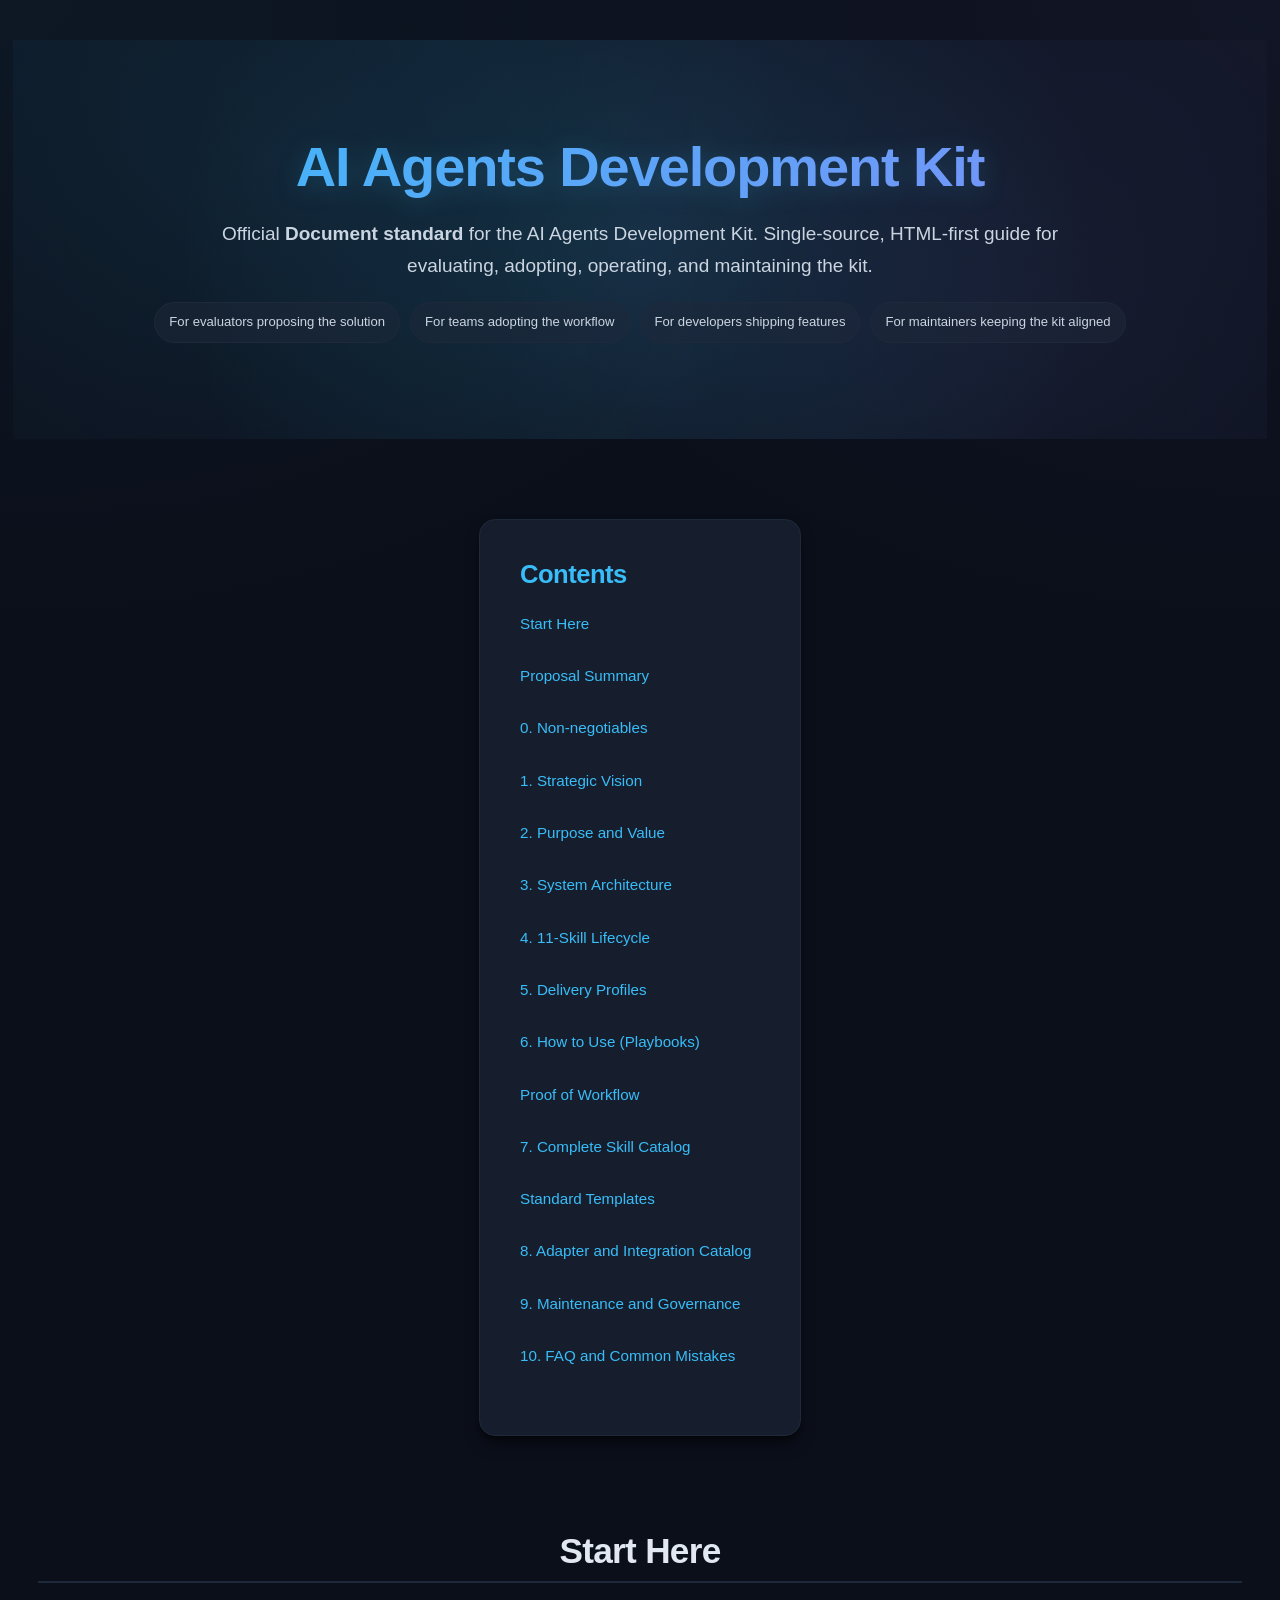
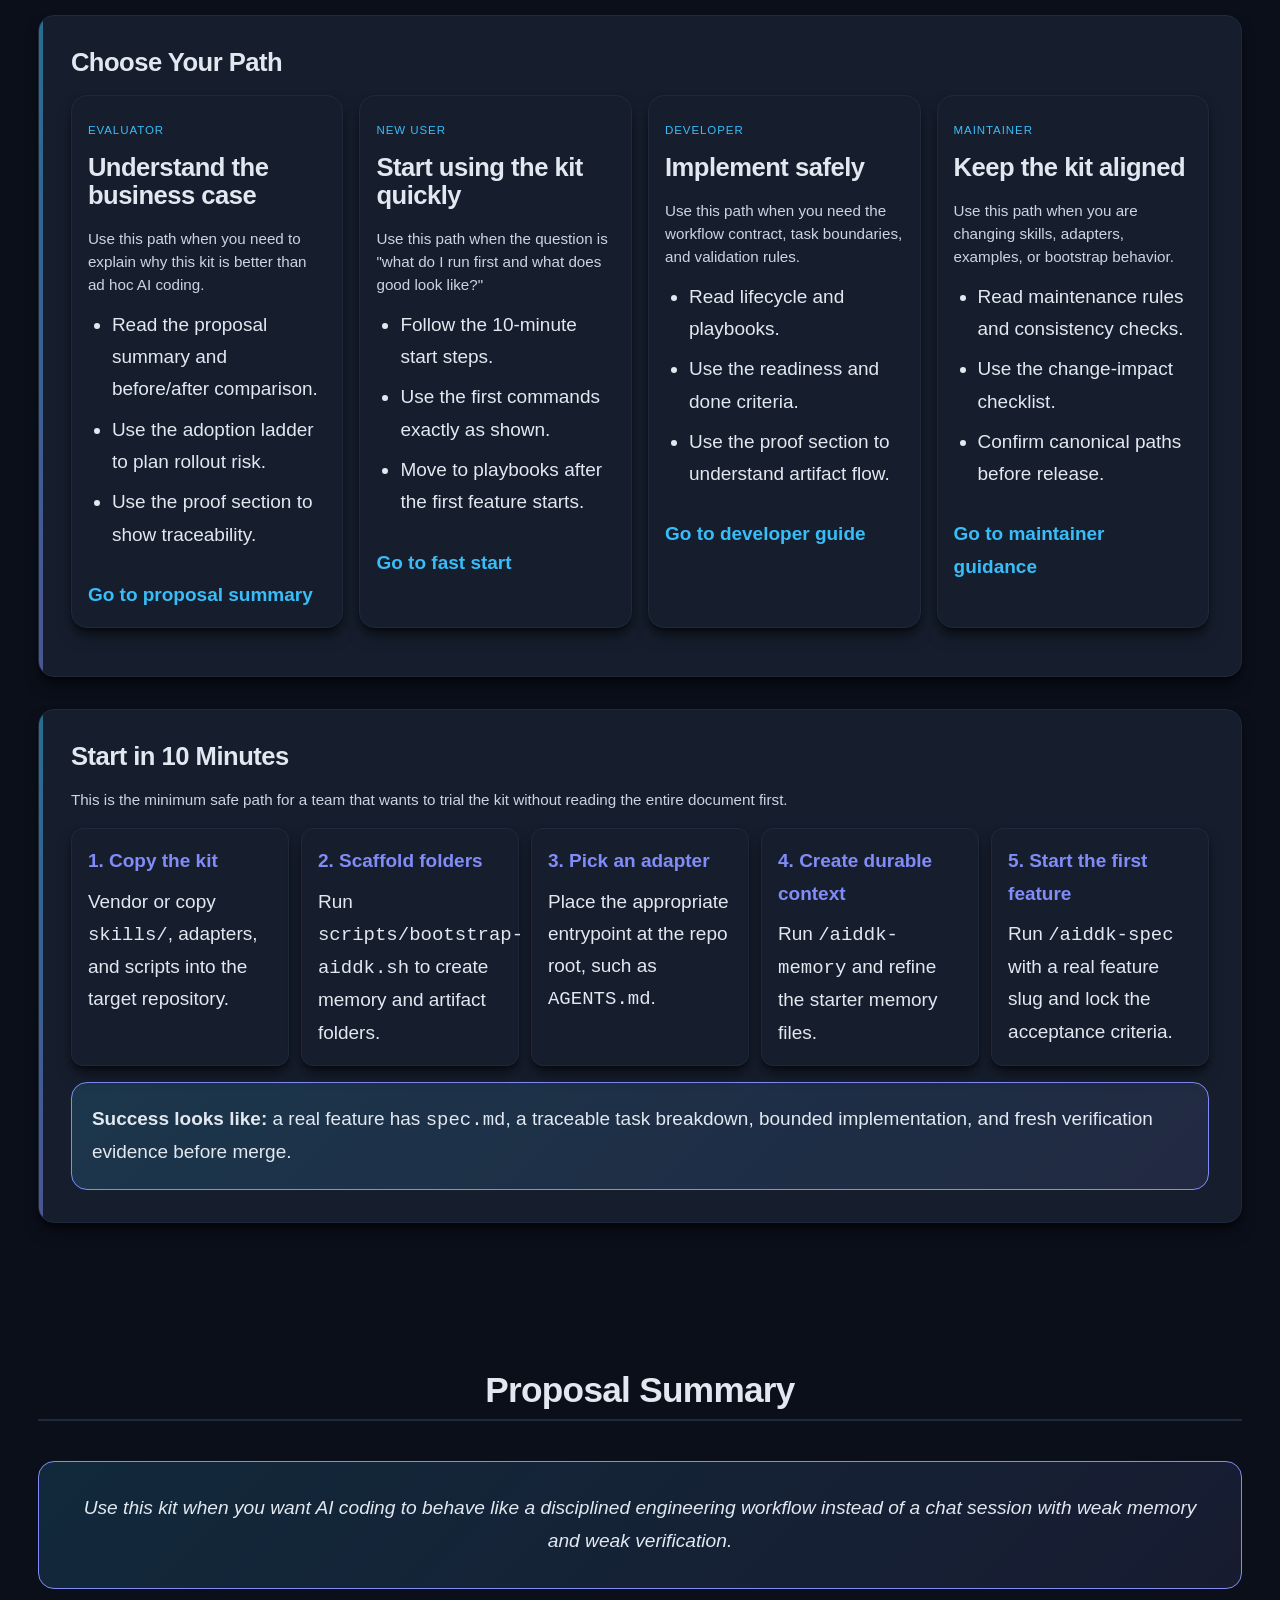
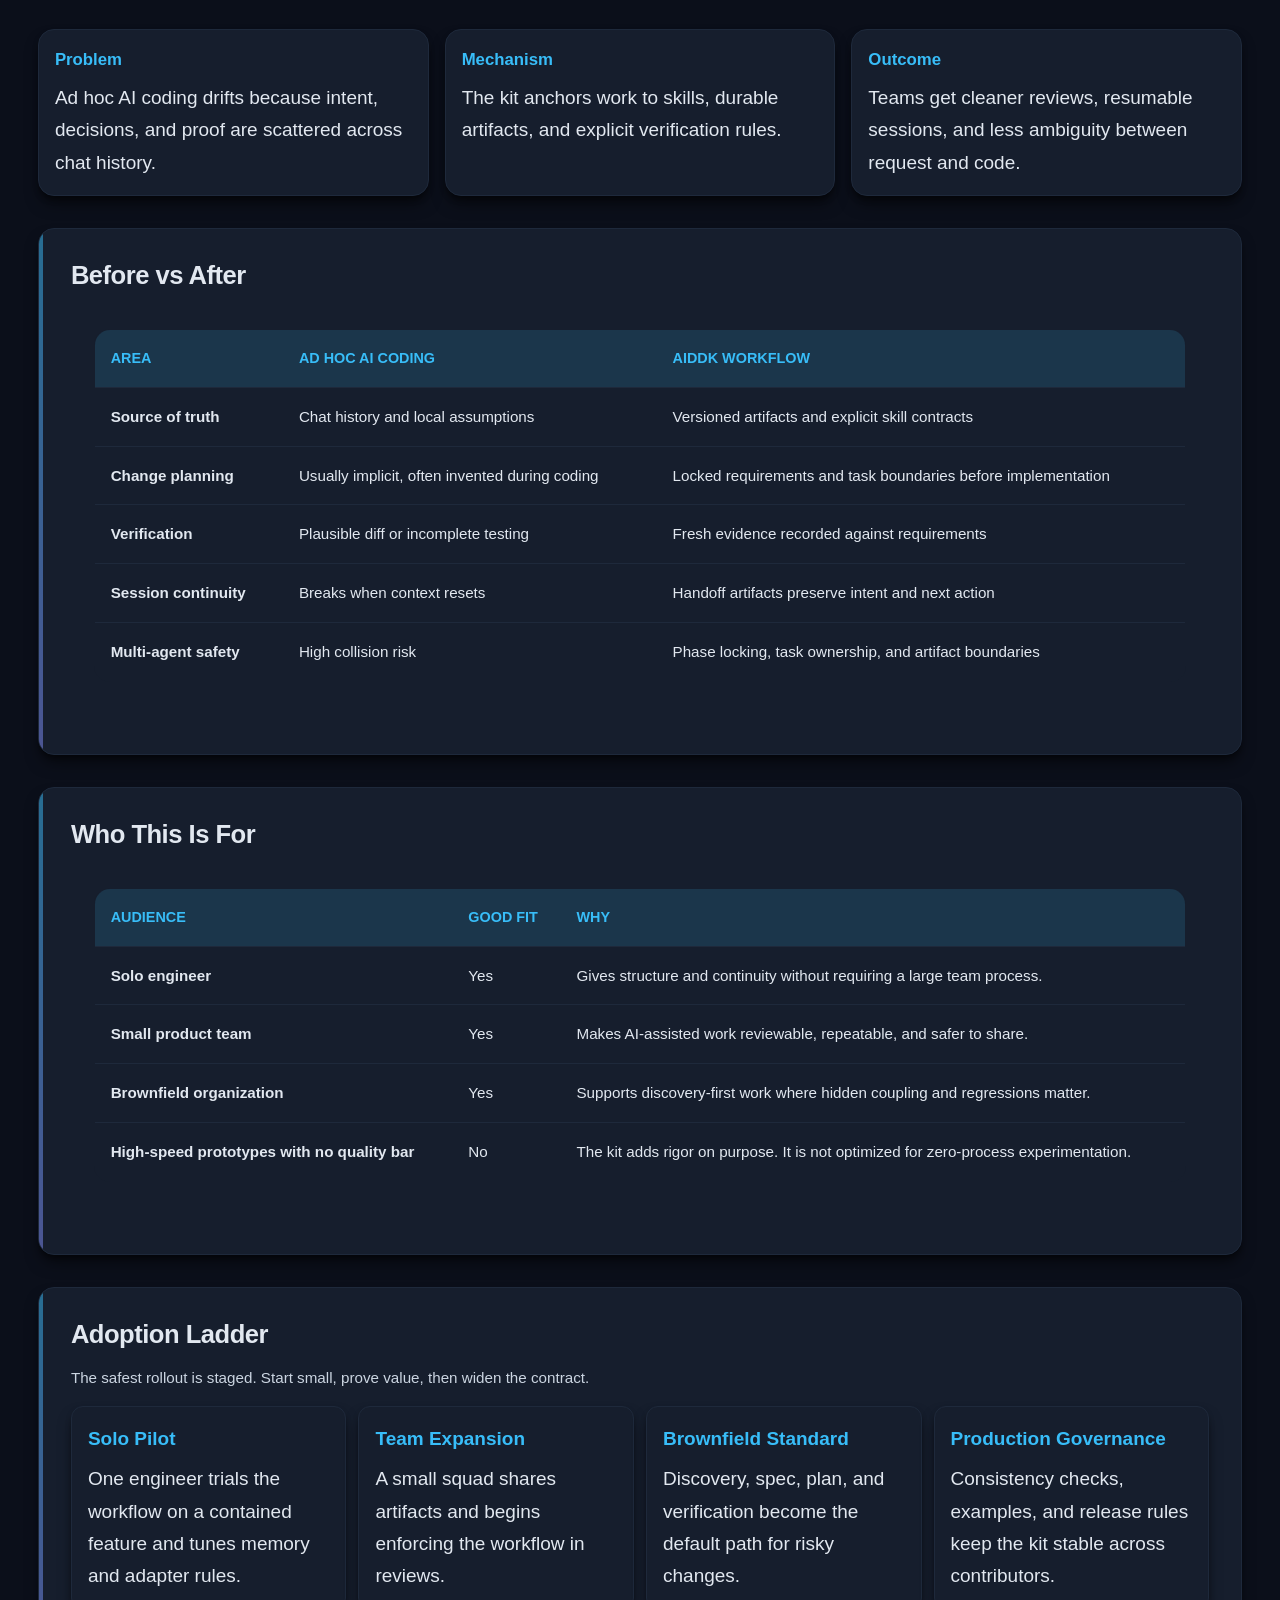
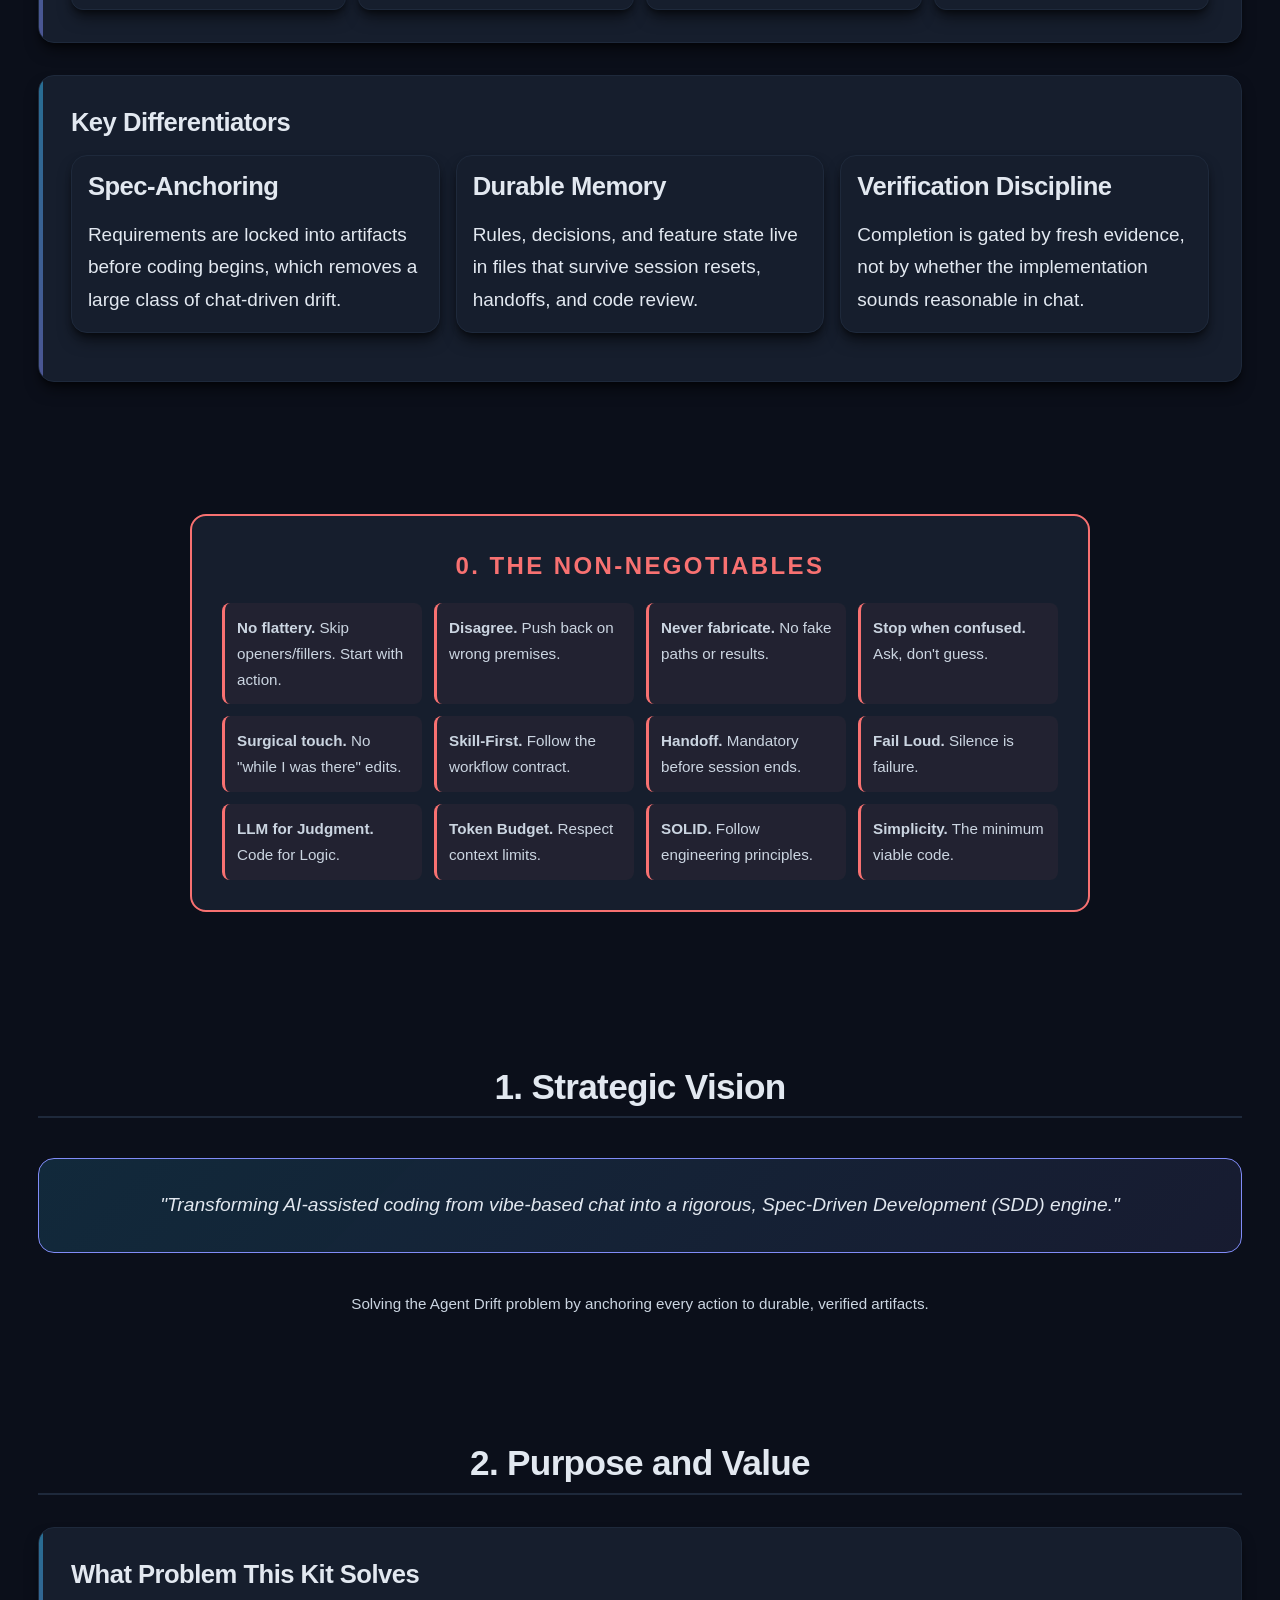
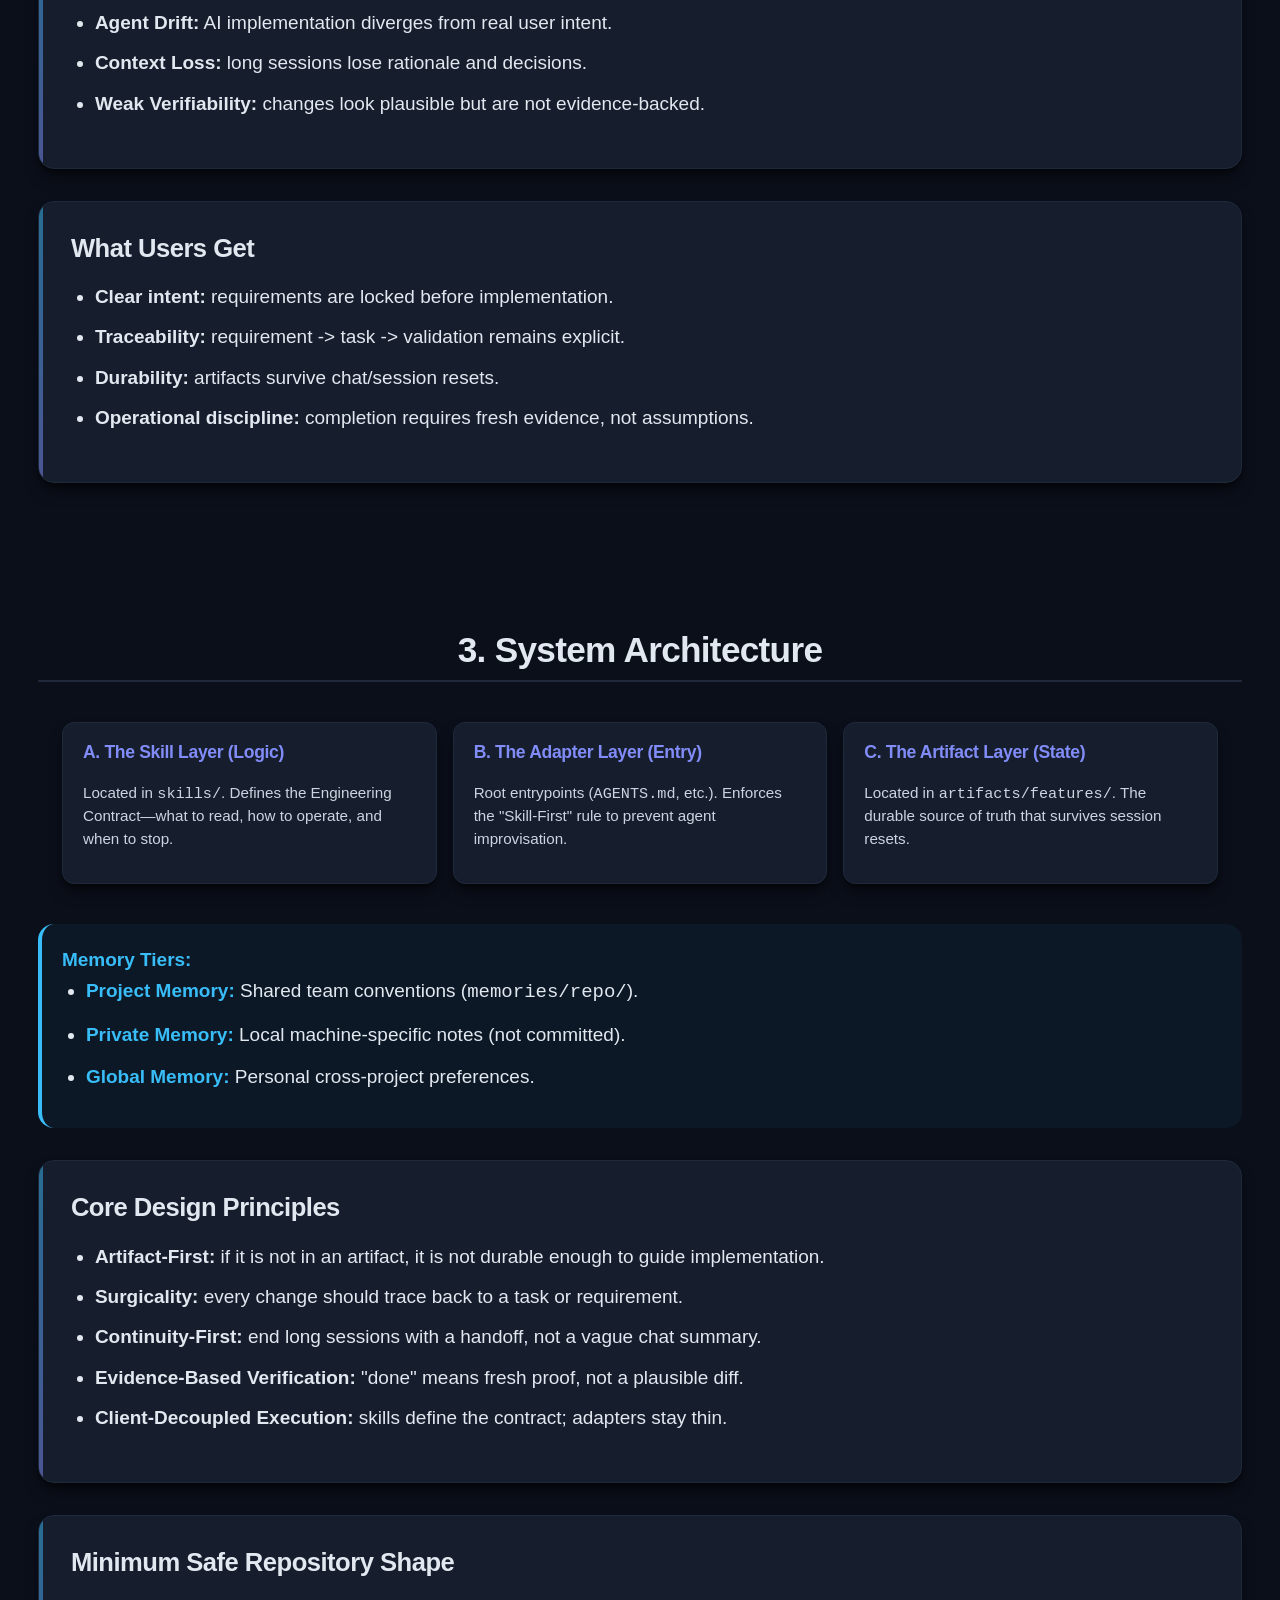
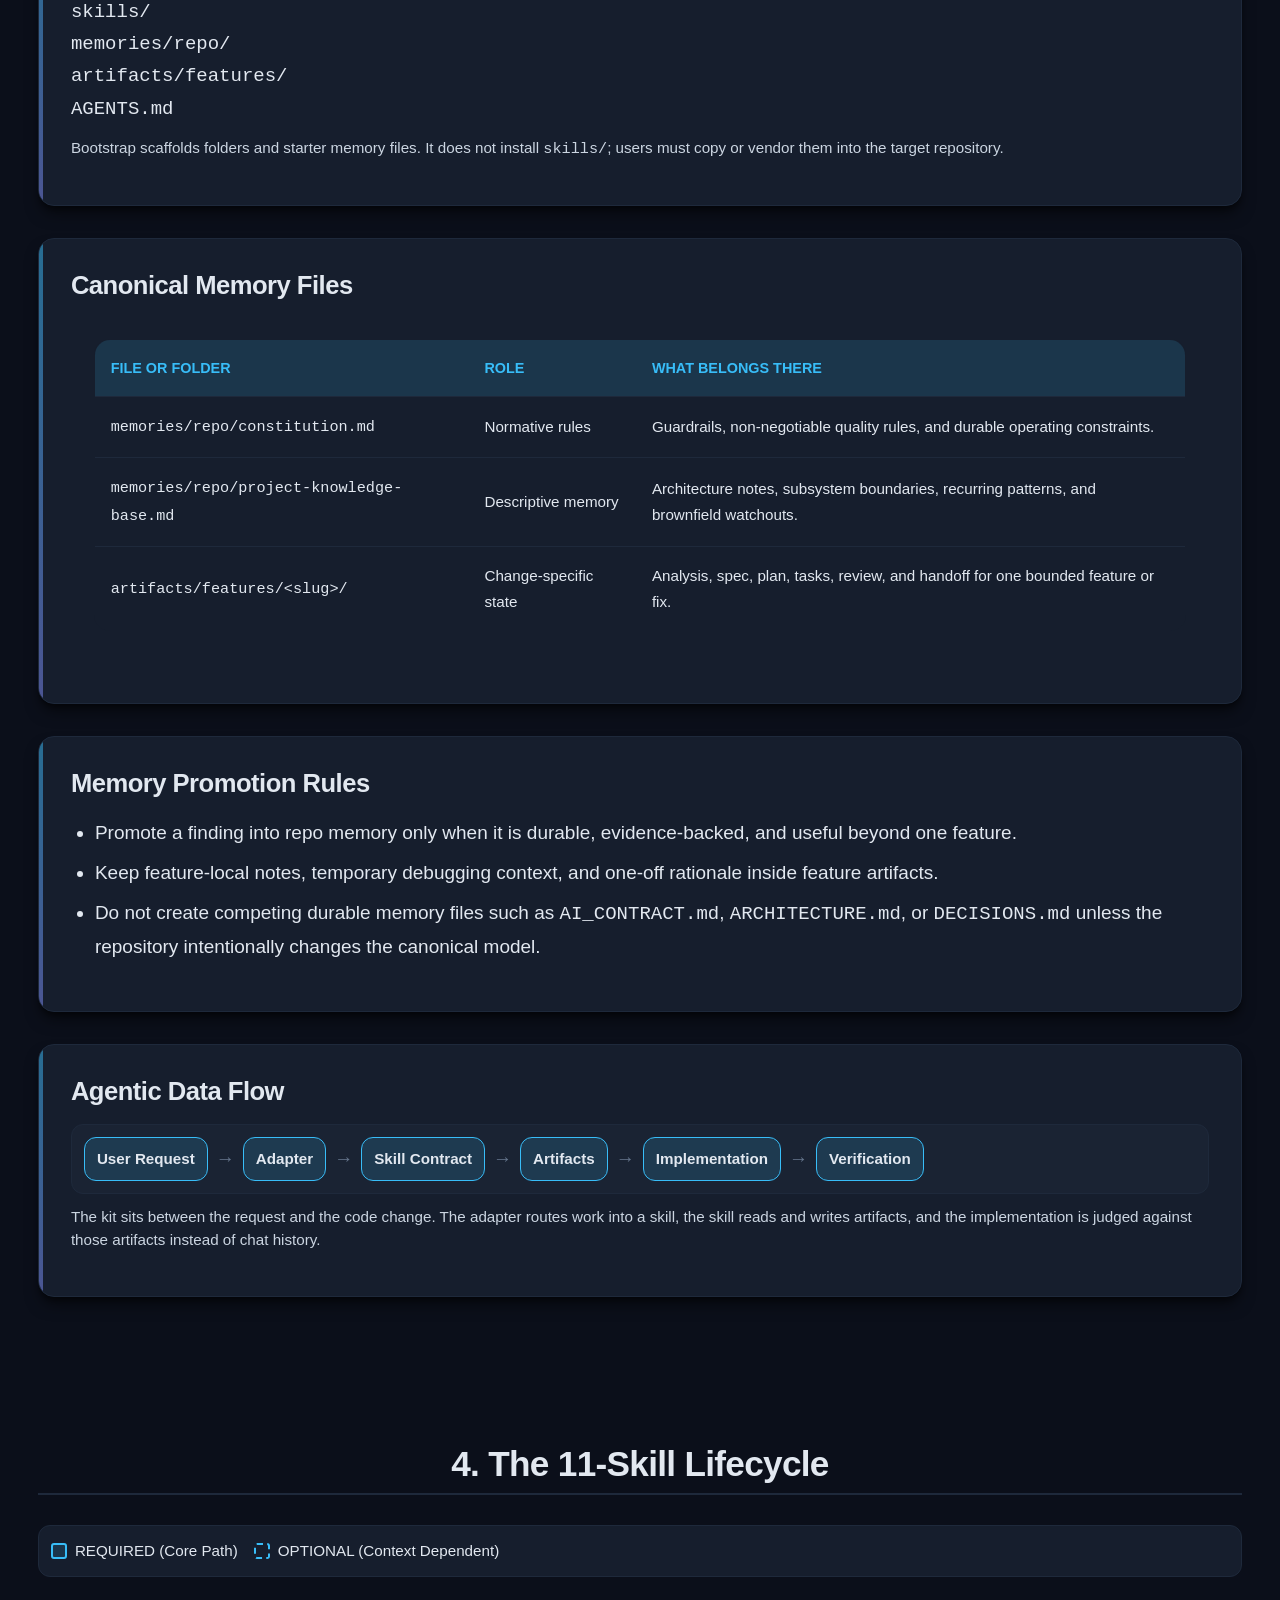
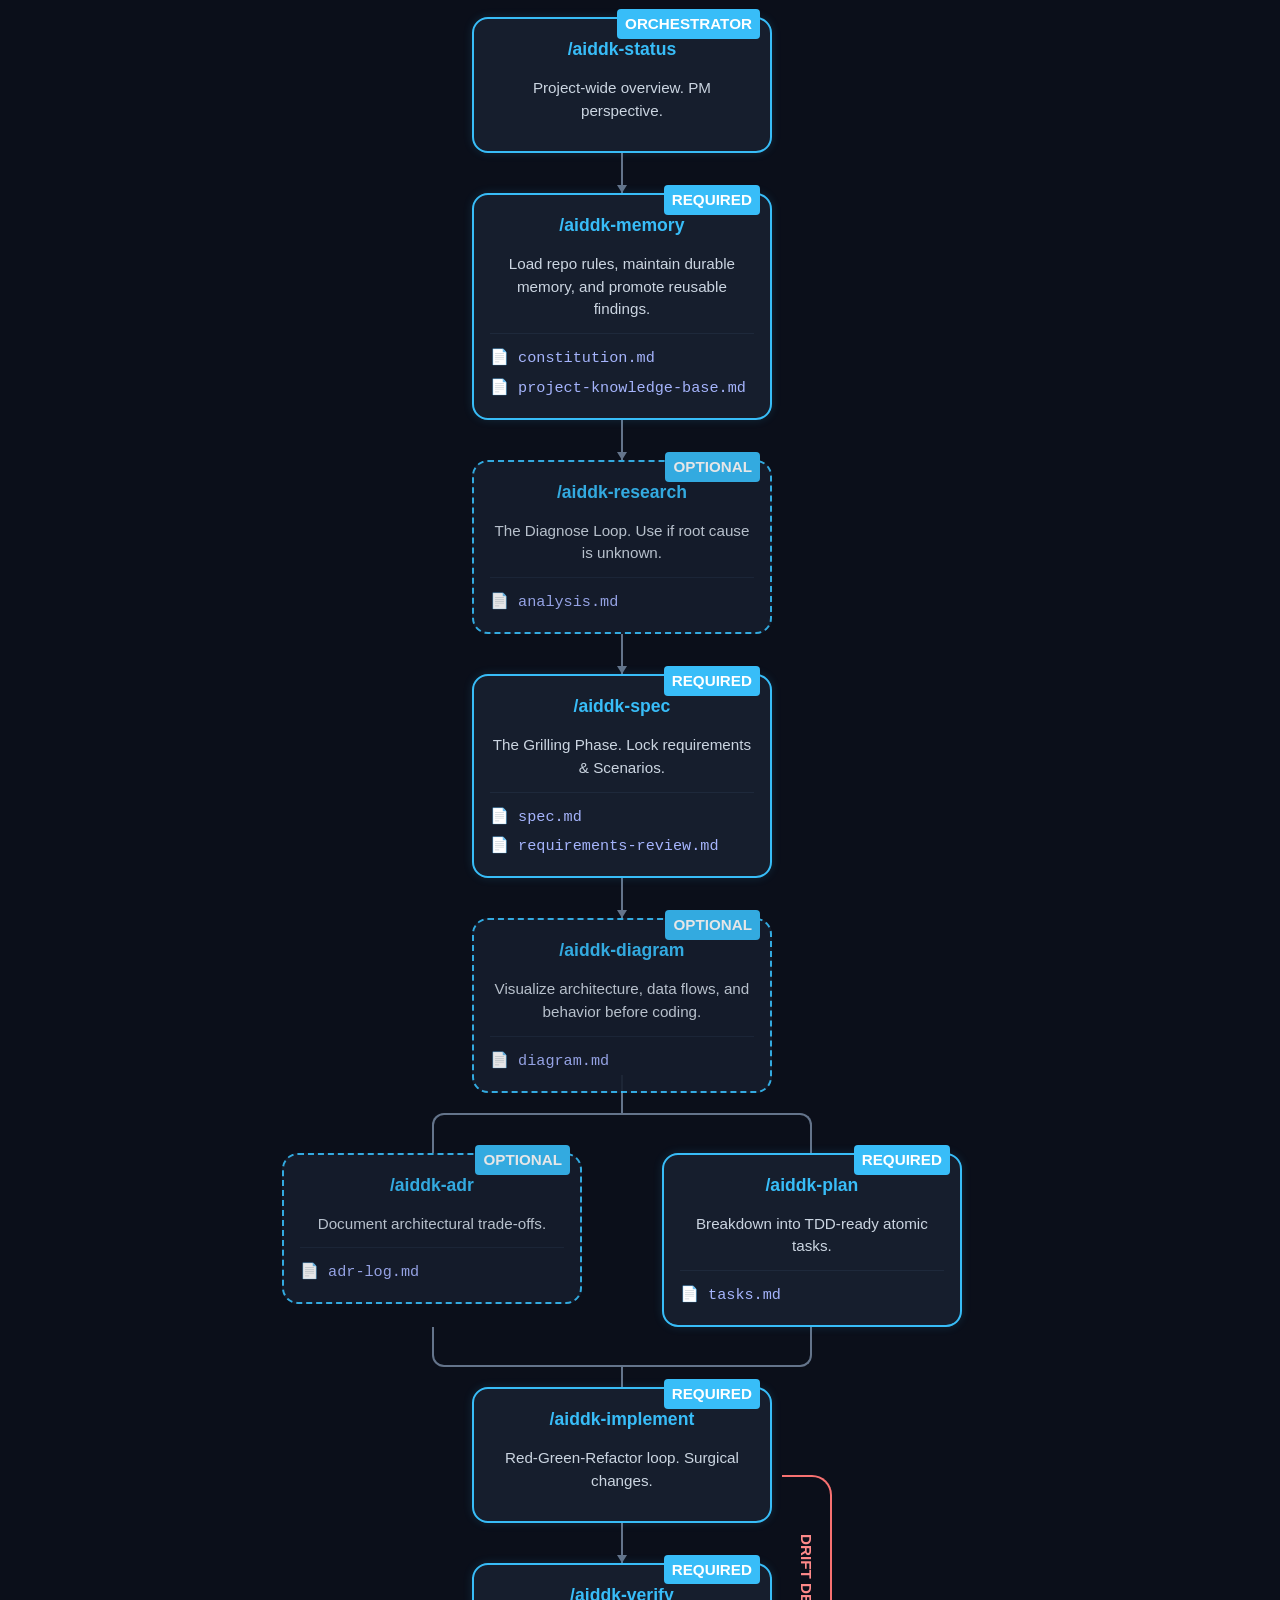
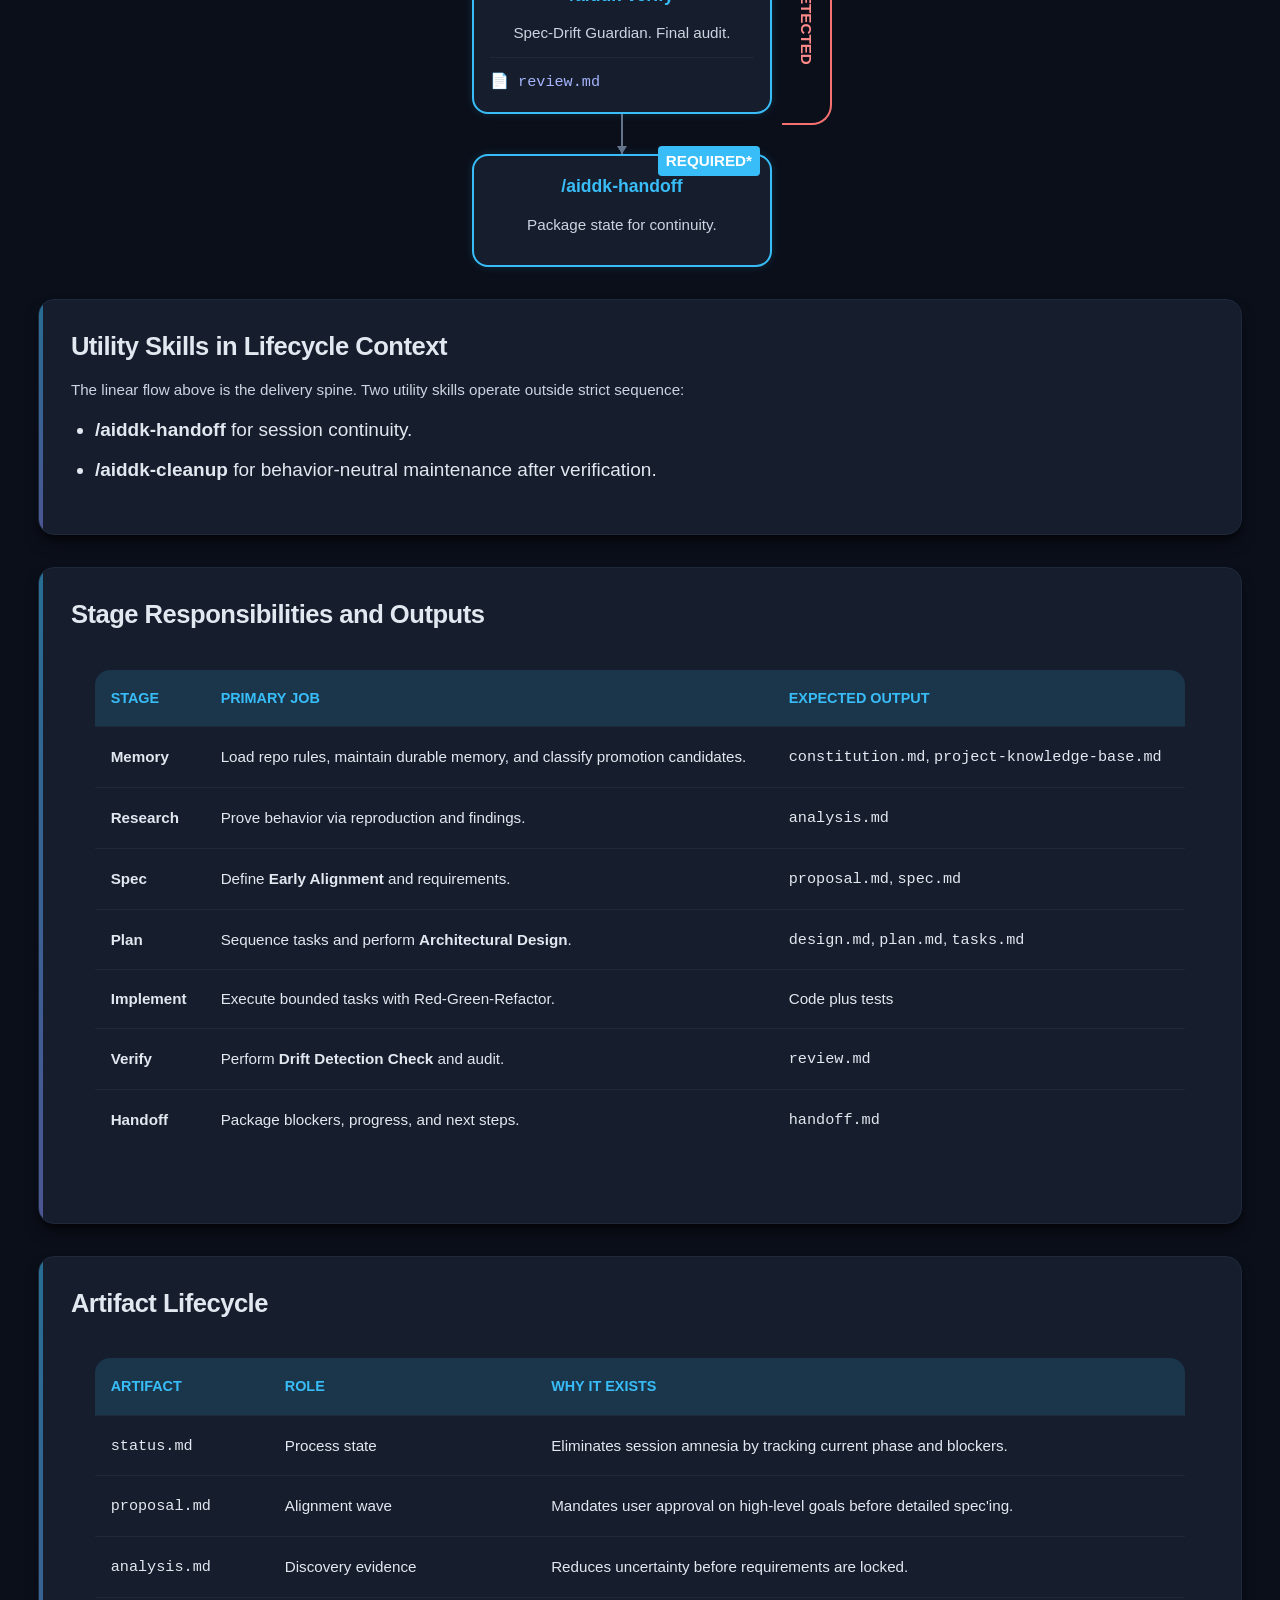
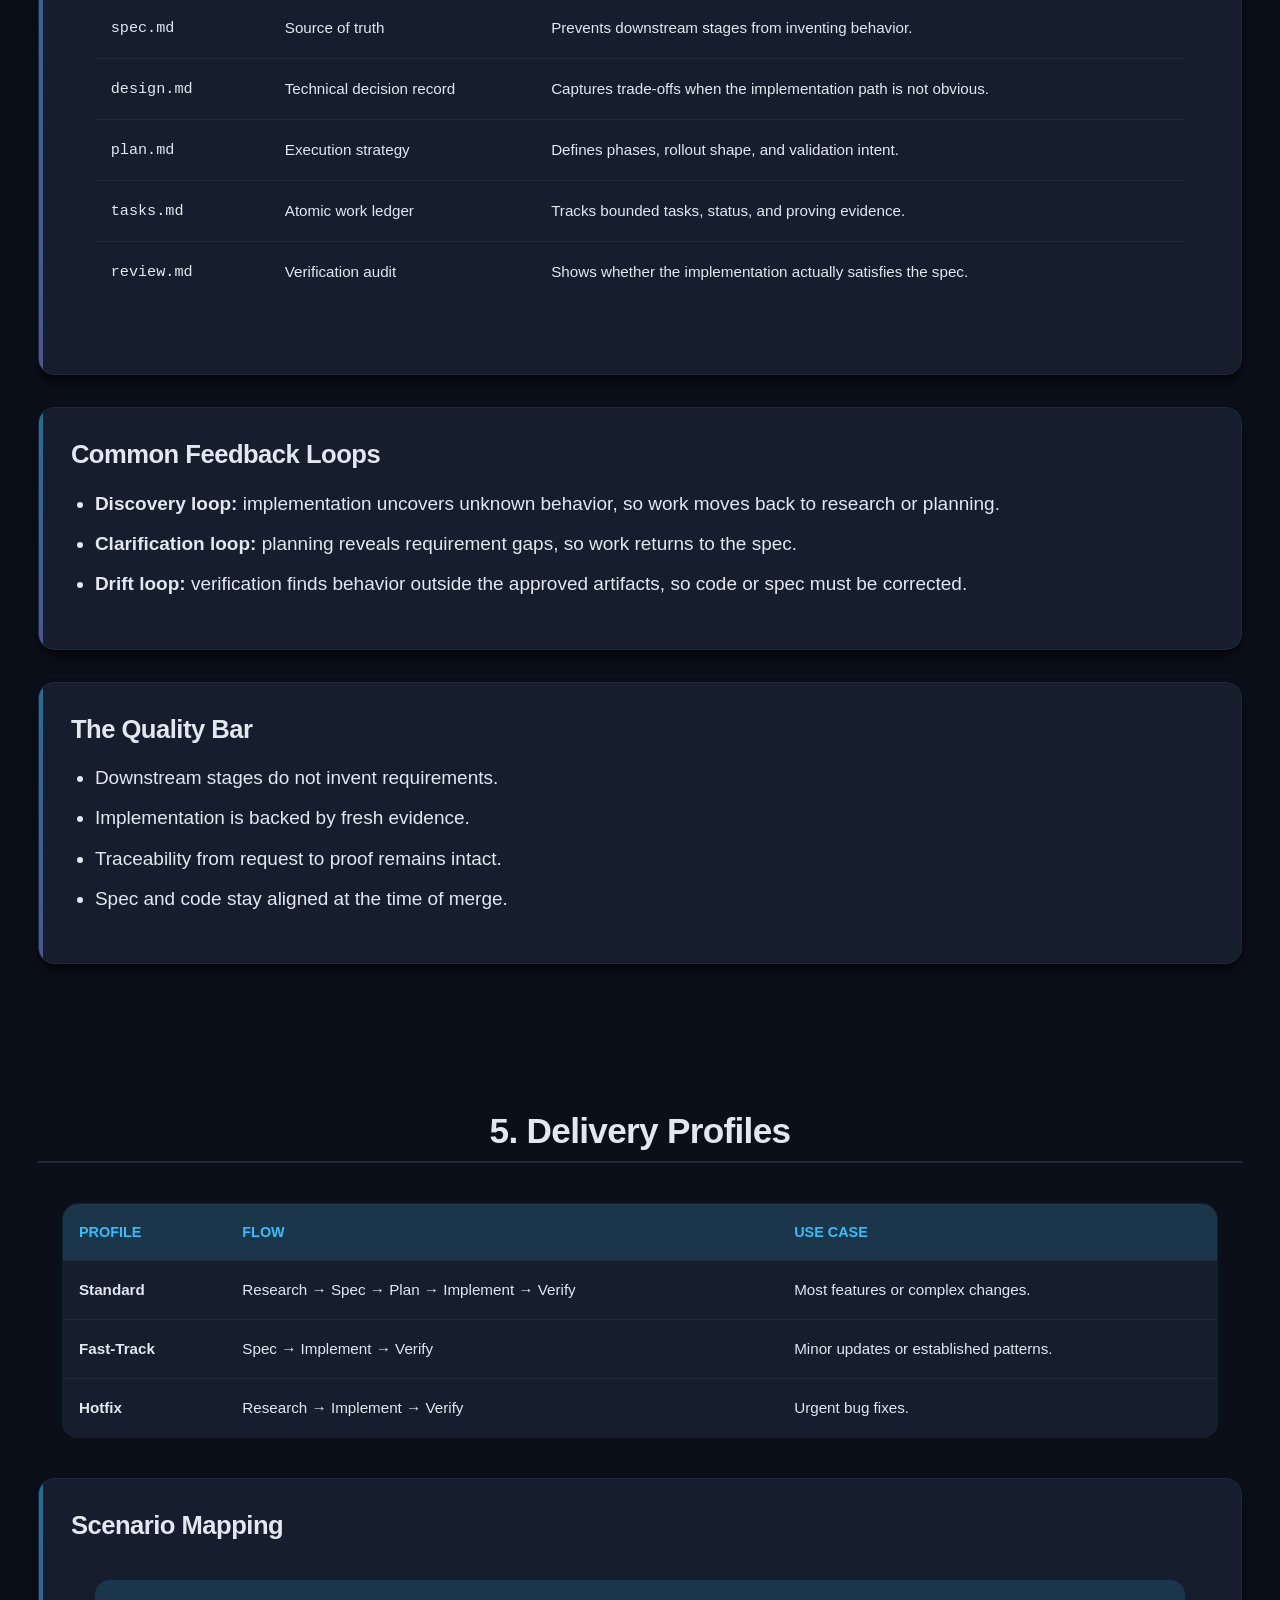
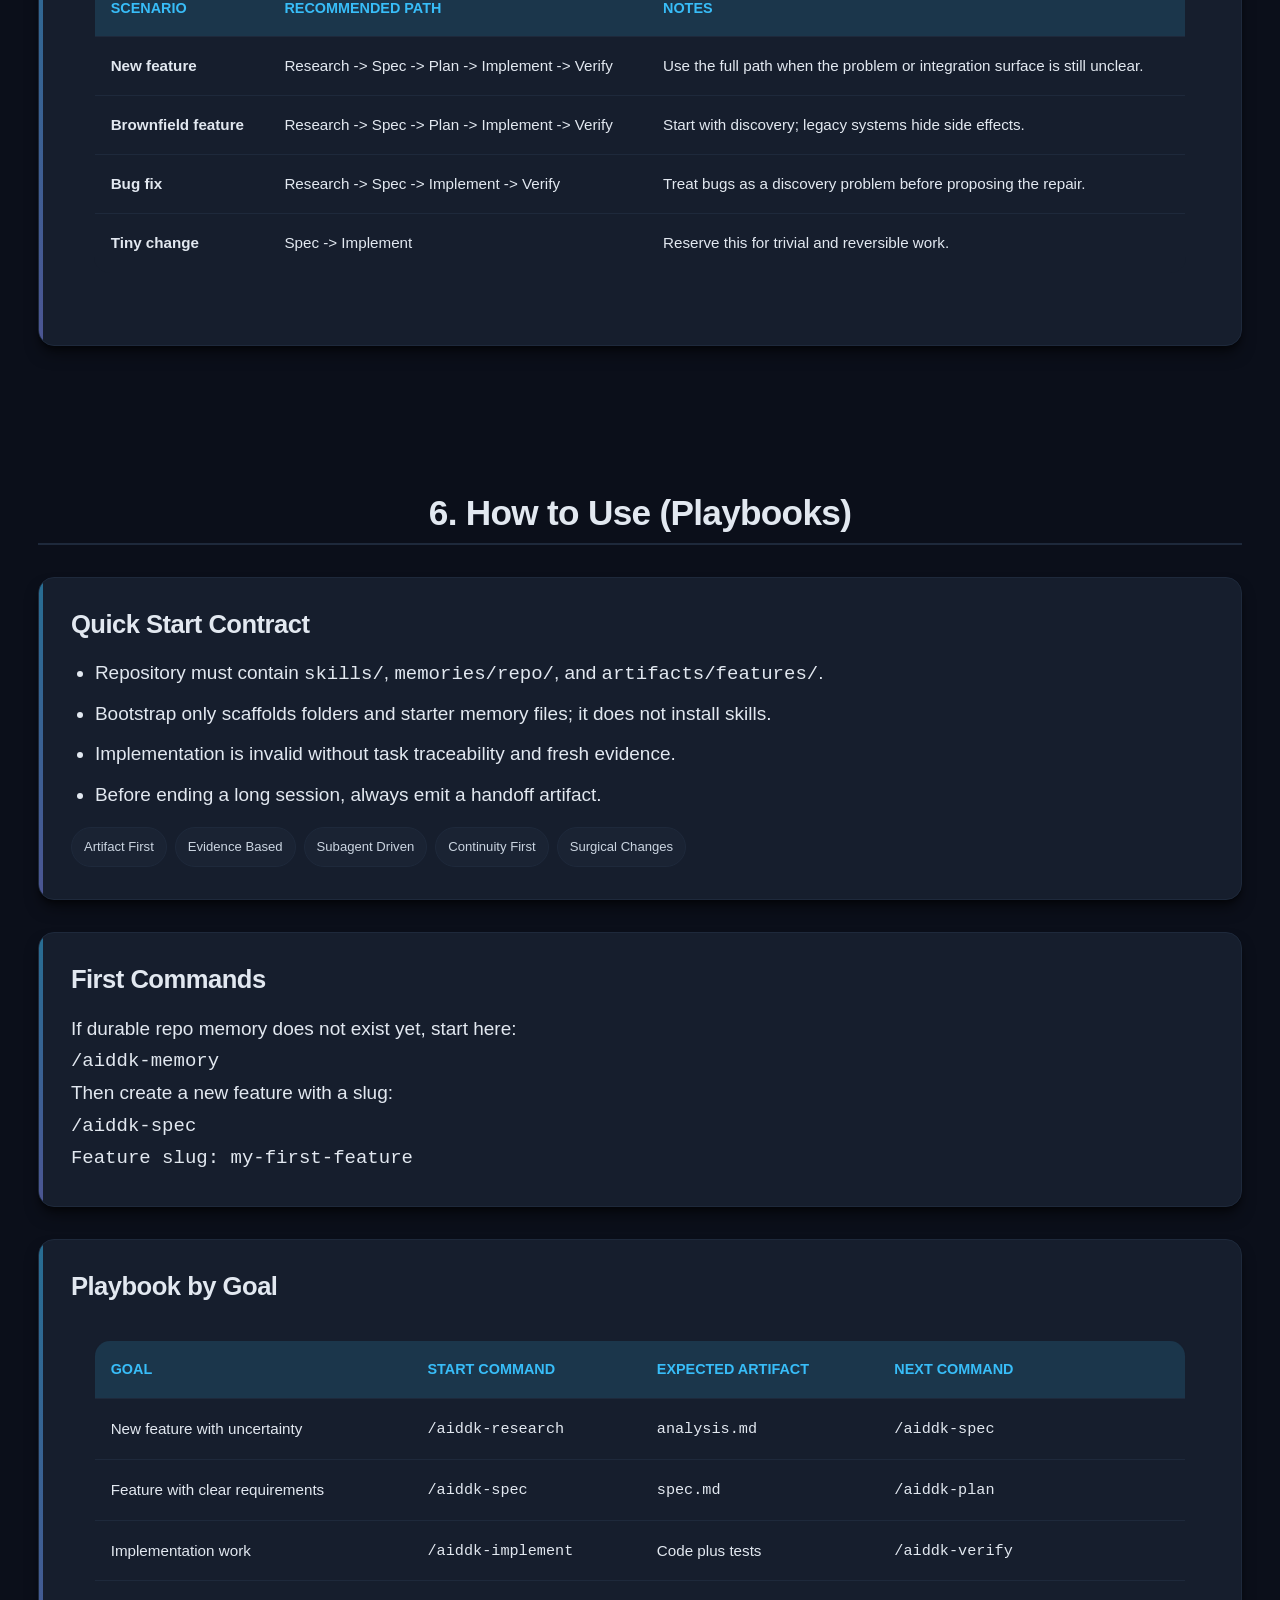
==== commit 14f90631: "refactor: improve readability and update section titles in ai-dev-kit.html" ====
--- a/pet-projects/ai-dev-kit.html
+++ b/pet-projects/ai-dev-kit.html
@@ -12,7 +12,8 @@
 
     <div class="hero">
         <h1>AI Agents Development Kit</h1>
-        <p class="subtitle">Official <strong>Document standard</strong> for the AI Agents Development Kit. Single-source, HTML-first guide for evaluating, adopting, operating, and maintaining the kit.</p>
+        <p class="subtitle">Official <strong>Document standard</strong> for the AI Agents Development Kit.
+            Single-source, HTML-first guide for evaluating, adopting, operating, and maintaining the kit.</p>
         <div class="hero-meta">
             <span class="hero-badge">For evaluators proposing the solution</span>
             <span class="hero-badge">For teams adopting the workflow</span>
@@ -27,11 +28,10 @@
             <li><a href="#start-here">Start Here</a></li>
             <li><a href="#proposal-summary">Proposal Summary</a></li>
             <li><a href="#non-negotiables">0. Non-negotiables</a></li>
-            <li><a href="#context-checklist">Context Checklist</a></li>
             <li><a href="#vision">1. Strategic Vision</a></li>
             <li><a href="#purpose">2. Purpose and Value</a></li>
             <li><a href="#architecture">3. System Architecture</a></li>
-            <li><a href="#workflow">4. 10-Skill Lifecycle</a></li>
+            <li><a href="#workflow">4. 11-Skill Lifecycle</a></li>
             <li><a href="#profiles">5. Delivery Profiles</a></li>
             <li><a href="#operating-manual">6. How to Use (Playbooks)</a></li>
             <li><a href="#proof-of-workflow">Proof of Workflow</a></li>
@@ -293,77 +293,6 @@
         </div>
     </section>
 
-    <!-- Context Checklist -->
-    <section id="context-checklist">
-        <h2>Context Checklist</h2>
-        <p class="node-desc" style="text-align: center;">Shared checklist for loading the right context before using the existing skills.</p>
-        
-        <div class="arch-grid">
-            <div class="arch-card">
-                <h3>Session Start</h3>
-                <p>Load the durable repository context once per session:</p>
-                <ul>
-                    <li>Read the repo entrypoint such as <code>AGENTS.md</code>.</li>
-                    <li>Read <code>memories/repo/constitution.md</code>.</li>
-                    <li>Read <code>memories/repo/project-knowledge-base.md</code>.</li>
-                    <li>Confirm which existing skill owns the current task.</li>
-                </ul>
-            </div>
-            <div class="arch-card">
-                <h3>Feature Start</h3>
-                <p>Before feature-spec, design, plan, tasks, or implementation work:</p>
-                <ul>
-                    <li>Read the current feature artifact folder under <code>artifacts/features/&lt;slug&gt;/</code>.</li>
-                    <li>Identify which upstream artifact is the current source of truth.</li>
-                    <li>If the current system behavior is unclear, route to <code>/aiddk-research</code> before guessing.</li>
-                    <li>If durable memory is missing or stale, route to <code>/aiddk-memory</code>.</li>
-                </ul>
-            </div>
-            <div class="arch-card">
-                <h3>Before Implementation</h3>
-                <p>Before using <code>spec-implement</code> or <code>refactor-cleaner</code>:</p>
-                <ul>
-                    <li>Read the task, plan, and spec that define the scoped work.</li>
-                    <li>Read the files you will modify and the callers/dependents.</li>
-                    <li>Identify the concrete validation you will run before completion.</li>
-                    <li>Surface contradictions between artifacts and repository reality.</li>
-                </ul>
-            </div>
-        </div>
-
-        <div class="arch-grid">
-            <div class="arch-card">
-                <h3>Before Review</h3>
-                <p>Before using <code>spec-review-implementation</code> or <code>task-traceability-audit</code>:</p>
-                <ul>
-                    <li>Confirm the relevant artifacts exist and are reviewable.</li>
-                    <li>Confirm task state matches actual validation evidence.</li>
-                    <li>Check that <code>REQ -> AC -> TASK -> validation</code> is still visible.</li>
-                    <li>Reopen tasks if evidence no longer supports the claimed state.</li>
-                </ul>
-            </div>
-            <div class="arch-card">
-                <h3>Promotion Check</h3>
-                <p>Before moving a finding into durable memory:</p>
-                <ul>
-                    <li>Is the finding durable across future changes?</li>
-                    <li>Is it grounded in repository evidence?</li>
-                    <li>Is it descriptive knowledge rather than a repo-wide rule?</li>
-                    <li>Should it stay in feature artifacts instead?</li>
-                </ul>
-            </div>
-            <div class="arch-card">
-                <h3>Drift Signals</h3>
-                <p>Treat these as signs to stop and realign:</p>
-                <ul>
-                    <li>Docs/adapters teach behavior the skills do not require.</li>
-                    <li>Bootstrap creates a different baseline than onboarding docs.</li>
-                    <li>Implementation is broader than upstream artifacts claim.</li>
-                </ul>
-            </div>
-        </div>
-    </section>
-
     <!-- 1. Strategic Vision -->
     <section id="vision">
         <h2>1. Strategic Vision</h2>
@@ -487,7 +416,8 @@
                     artifacts.</li>
                 <li>Do not create competing durable memory files such as <code>AI_CONTRACT.md</code>,
                     <code>ARCHITECTURE.md</code>, or <code>DECISIONS.md</code> unless the repository intentionally
-                    changes the canonical model.</li>
+                    changes the canonical model.
+                </li>
             </ul>
         </div>
         <div class="section-card">
@@ -515,7 +445,7 @@
 
     <!-- 4. Workflow -->
     <section id="workflow">
-        <h2>4. The 10-Skill Lifecycle</h2>
+        <h2>4. The 11-Skill Lifecycle</h2>
         <div class="legend">
             <div class="legend-item">
                 <div class="box req"></div> <span>REQUIRED (Core Path)</span>
@@ -526,16 +456,27 @@
         </div>
 
         <div class="diagram-container">
+            <!-- Step 0: Status -->
+            <div class="node-wrapper">
+                <div class="node required">
+                    <span class="status-badge">Orchestrator</span>
+                    <span class="node-title">/aiddk-status</span>
+                    <div class="node-desc">Project-wide overview. PM perspective.</div>
+                </div>
+                <div class="arrow"></div>
+            </div>
+
             <!-- Step 1: Memory -->
             <div class="node-wrapper">
                 <div class="node required">
                     <span class="status-badge">Required</span>
                     <span class="node-title">/aiddk-memory</span>
-                    <div class="node-desc">Establish Ubiquitous Language &amp; Constitutional rules.</div>
+                    <div class="node-desc">Load repo rules, maintain durable memory, and promote reusable findings.
+                    </div>
                     <div class="artifacts-list">
                         <span class="artifact-item" data-tooltip="Normative rules/guardrails">constitution.md</span>
                         <span class="artifact-item"
-                            data-tooltip="Descriptive architecture/patterns">project-knowledge-base.md</span>
+                            data-tooltip="Durable descriptive repo memory">project-knowledge-base.md</span>
                     </div>
                 </div>
                 <div class="arrow"></div>
@@ -663,37 +604,37 @@
                     <tbody>
                         <tr>
                             <td><strong>Memory</strong></td>
-                            <td>Load durable repo rules and architecture context.</td>
+                            <td>Load repo rules, maintain durable memory, and classify promotion candidates.</td>
                             <td><code>constitution.md</code>, <code>project-knowledge-base.md</code></td>
                         </tr>
                         <tr>
                             <td><strong>Research</strong></td>
-                            <td>Prove current behavior, risks, and unknowns.</td>
+                            <td>Prove behavior via reproduction and findings.</td>
                             <td><code>analysis.md</code></td>
                         </tr>
                         <tr>
                             <td><strong>Spec</strong></td>
-                            <td>Define what changes and why.</td>
-                            <td><code>spec.md</code>, <code>requirements-review.md</code></td>
+                            <td>Define <strong>Early Alignment</strong> and requirements.</td>
+                            <td><code>proposal.md</code>, <code>spec.md</code></td>
                         </tr>
                         <tr>
                             <td><strong>Plan</strong></td>
-                            <td>Sequence the technical approach and task boundaries.</td>
+                            <td>Sequence tasks and perform <strong>Architectural Design</strong>.</td>
                             <td><code>design.md</code>, <code>plan.md</code>, <code>tasks.md</code></td>
                         </tr>
                         <tr>
                             <td><strong>Implement</strong></td>
-                            <td>Execute one bounded task at a time with validation.</td>
+                            <td>Execute bounded tasks with Red-Green-Refactor.</td>
                             <td>Code plus tests</td>
                         </tr>
                         <tr>
                             <td><strong>Verify</strong></td>
-                            <td>Audit spec coverage and evidence quality.</td>
+                            <td>Perform <strong>Drift Detection Check</strong> and audit.</td>
                             <td><code>review.md</code></td>
                         </tr>
                         <tr>
                             <td><strong>Handoff</strong></td>
-                            <td>Package blockers, progress, and the exact next step.</td>
+                            <td>Package blockers, progress, and next steps.</td>
                             <td><code>handoff.md</code></td>
                         </tr>
                     </tbody>
@@ -712,6 +653,16 @@
                         </tr>
                     </thead>
                     <tbody>
+                        <tr>
+                            <td><code>status.md</code></td>
+                            <td>Process state</td>
+                            <td>Eliminates session amnesia by tracking current phase and blockers.</td>
+                        </tr>
+                        <tr>
+                            <td><code>proposal.md</code></td>
+                            <td>Alignment wave</td>
+                            <td>Mandates user approval on high-level goals before detailed spec'ing.</td>
+                        </tr>
                         <tr>
                             <td><code>analysis.md</code></td>
                             <td>Discovery evidence</td>
@@ -1135,7 +1086,8 @@
             <h3>Multi-Agent Coordination</h3>
             <ul>
                 <li><strong>Phase locking:</strong> only one agent edits a locked planning artifact such as
-                    <code>spec.md</code> or <code>plan.md</code> at a time.</li>
+                    <code>spec.md</code> or <code>plan.md</code> at a time.
+                </li>
                 <li><strong>Task ownership:</strong> assign explicit task IDs when multiple agents implement in
                     parallel.</li>
                 <li><strong>Branch isolation:</strong> reintegrate only after verification passes.</li>
@@ -1224,25 +1176,29 @@
         <h2>7. Complete Skill Catalog</h2>
         <div class="skill-grid">
             <div class="skill-card">
+                <h4>aiddk-status</h4>
+                <p>Orchestrates repository work and identifies bottlenecks.</p>
+                <p><strong>References:</strong> Project-wide status report.</p>
+            </div>
+            <div class="skill-card">
                 <h4>aiddk-memory</h4>
-                <p>Maintains repo memory and promotes durable decisions.</p>
-                <p><strong>References:</strong> constitution template, knowledge-base template, decision template.</p>
+                <p>Maintains repo-wide rules and durable descriptive memory.</p>
+                <p><strong>References:</strong> constitution, project knowledge base, and decision templates.</p>
             </div>
             <div class="skill-card">
                 <h4>aiddk-research</h4>
-                <p>Investigation and root-cause discovery with evidence capture.</p>
+                <p>Investigation and root-cause discovery with forensic capture.</p>
                 <p><strong>References:</strong> analysis template, debugging checklist.</p>
             </div>
             <div class="skill-card">
                 <h4>aiddk-spec</h4>
-                <p>Defines requirements and readiness checks.</p>
-                <p><strong>References:</strong> spec template, requirements-review template.</p>
+                <p>Defines requirements with <strong>Early Alignment</strong> wave.</p>
+                <p><strong>References:</strong> proposal template, spec template.</p>
             </div>
             <div class="skill-card">
                 <h4>aiddk-diagram</h4>
                 <p>Visual architecture and flow documentation in Mermaid.</p>
-                <p><strong>References:</strong> c4, sequence, state, flowchart, ERD, class, mindmap, user journey,
-                    advanced guide.</p>
+                <p><strong>References:</strong> c4, sequence, flowchart, ERD, user journey.</p>
             </div>
             <div class="skill-card">
                 <h4>aiddk-adr</h4>
@@ -1251,30 +1207,28 @@
             </div>
             <div class="skill-card">
                 <h4>aiddk-plan</h4>
-                <p>Converts approved specs into design, plan, and task execution structure.</p>
-                <p><strong>References:</strong> design template, plan template, tasks template, definition-of-ready,
-                    audit templates.</p>
+                <p>Architectural <strong>Design</strong> and Atomic tasking.</p>
+                <p><strong>References:</strong> design, plan, and tasks templates.</p>
             </div>
             <div class="skill-card">
                 <h4>aiddk-implement</h4>
-                <p>Executes tasks with strict status tracking and validation requirements.</p>
+                <p>Executes tasks with strict status tracking and TDD requirements.</p>
                 <p><strong>References:</strong> design standards, tasks template.</p>
             </div>
             <div class="skill-card">
                 <h4>aiddk-verify</h4>
-                <p>Audits implementation against artifacts and emits review evidence.</p>
-                <p><strong>References:</strong> definition-of-done, testing-scenarios template.</p>
+                <p>Audits implementation with <strong>Drift Detection</strong> check.</p>
+                <p><strong>References:</strong> review template, testing scenarios.</p>
+            </div>
+            <div class="skill-card">
+                <h4>aiddk-cleanup</h4>
+                <p>Performs behavior-neutral <strong>Fallow Pass</strong> grooming.</p>
+                <p><strong>References:</strong> Campground rule guidelines.</p>
             </div>
             <div class="skill-card">
                 <h4>aiddk-handoff</h4>
-                <p>Packages current work state for next-session continuity.</p>
+                <p>Packages current work state for <strong>Zero Amnesia</strong> transitions.</p>
                 <p><strong>References:</strong> handoff template.</p>
-            </div>
-
-            <div class="skill-card">
-                <h4>aiddk-cleanup</h4>
-                <p>Performs behavior-neutral cleanup and debt removal.</p>
-                <p><strong>References:</strong> none required.</p>
             </div>
         </div>
         <div class="section-card">
@@ -1289,32 +1243,32 @@
                     </thead>
                     <tbody>
                         <tr>
+                            <td><code>/aiddk-status</code></td>
+                            <td>"Run /aiddk-status to see active blockers across all features."</td>
+                        </tr>
+                        <tr>
                             <td><code>/aiddk-memory</code></td>
-                            <td>"Run /aiddk-memory and update our repo rules for auth migrations."</td>
-                        </tr>
-                        <tr>
-                            <td><code>/aiddk-research</code></td>
-                            <td>"Use /aiddk-research to find where users are created and capture risks."</td>
+                            <td>"Run /aiddk-memory and promote this auth middleware pattern into repo memory."</td>
                         </tr>
                         <tr>
                             <td><code>/aiddk-spec</code></td>
-                            <td>"Run /aiddk-spec for feature 'email-notifications' and ask 5 clarifying questions."</td>
+                            <td>"Run /aiddk-spec for 'auth-fix' and draft the alignment proposal."</td>
                         </tr>
                         <tr>
                             <td><code>/aiddk-plan</code></td>
-                            <td>"Run /aiddk-plan and turn the approved spec into atomic tasks."</td>
+                            <td>"Run /aiddk-plan and create the technical design for this feature."</td>
                         </tr>
                         <tr>
                             <td><code>/aiddk-implement</code></td>
-                            <td>"Run /aiddk-implement Task 2.1 and include proving validation."</td>
+                            <td>"Run /aiddk-implement Task 1.2 with RED proof first."</td>
                         </tr>
                         <tr>
                             <td><code>/aiddk-verify</code></td>
-                            <td>"Use /aiddk-verify to audit for missed acceptance criteria."</td>
-                        </tr>
-                        <tr>
-                            <td><code>/aiddk-handoff</code></td>
-                            <td>"Run /aiddk-handoff for 'email-notifications' and give me the resume prompt."</td>
+                            <td>"Use /aiddk-verify to check for spec drift in the latest PR."</td>
+                        </tr>
+                        <tr>
+                            <td><code>/aiddk-cleanup</code></td>
+                            <td>"Run /aiddk-cleanup and perform the Fallow Pass for this module."</td>
                         </tr>
                     </tbody>
                 </table>
@@ -1354,7 +1308,8 @@
                     <li><strong>Task Formatting:</strong> <code>- [ ] TASK-001 Status: Not Started</code>.</li>
                     <li><strong>Phases:</strong> Foundations, Core Implementation, Validation.</li>
                     <li><strong>Traceability:</strong> Link to REQs and ACs.</li>
-                    <li><strong>TDD Requirement:</strong> Identify RED (failing test) and GREEN (passing) for behavioral changes.</li>
+                    <li><strong>TDD Requirement:</strong> Identify RED (failing test) and GREEN (passing) for behavioral
+                        changes.</li>
                 </ul>
             </div>
             <div class="arch-card">
@@ -1571,7 +1526,8 @@
                         <tr>
                             <td><strong>Task Status</strong></td>
                             <td><code>Not Started</code>, <code>In Progress</code>, <code>Blocked</code>,
-                                <code>Done</code></td>
+                                <code>Done</code>
+                            </td>
                         </tr>
                         <tr>
                             <td><strong>Review Verdicts</strong></td>
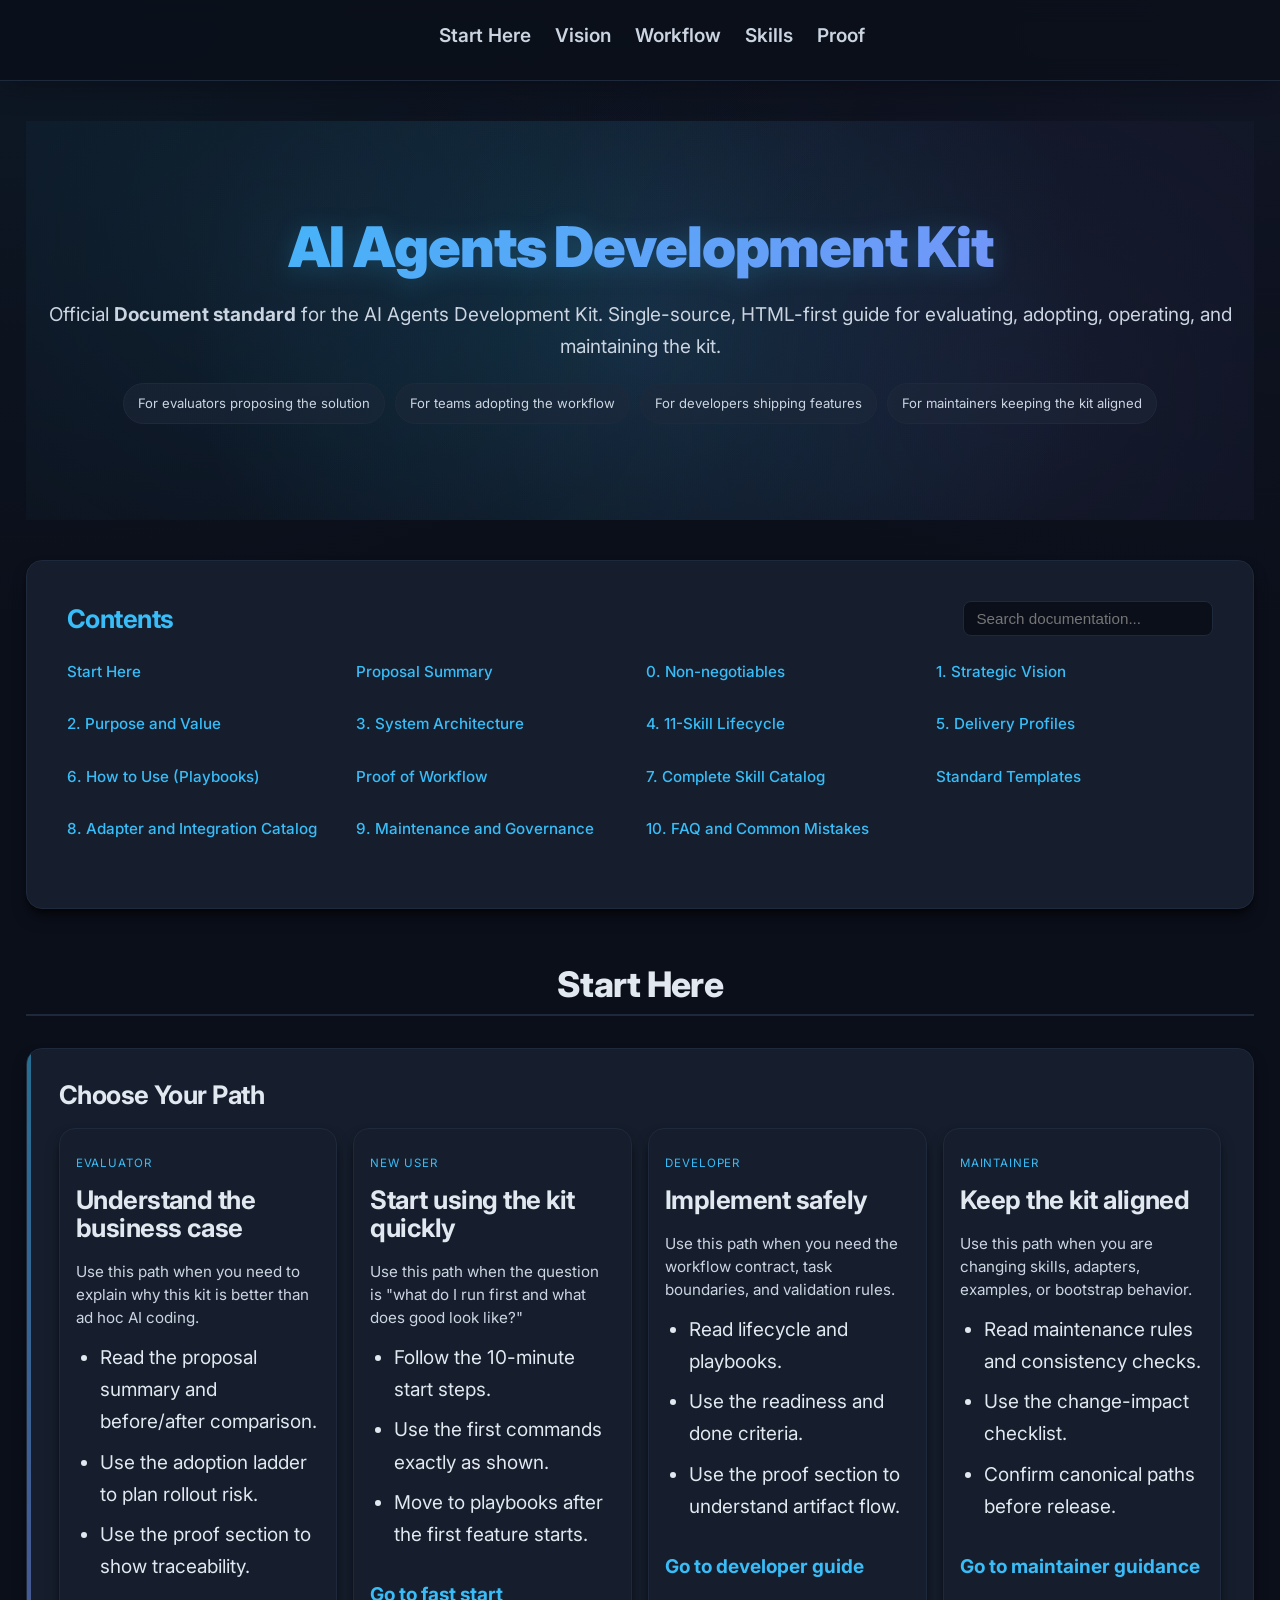
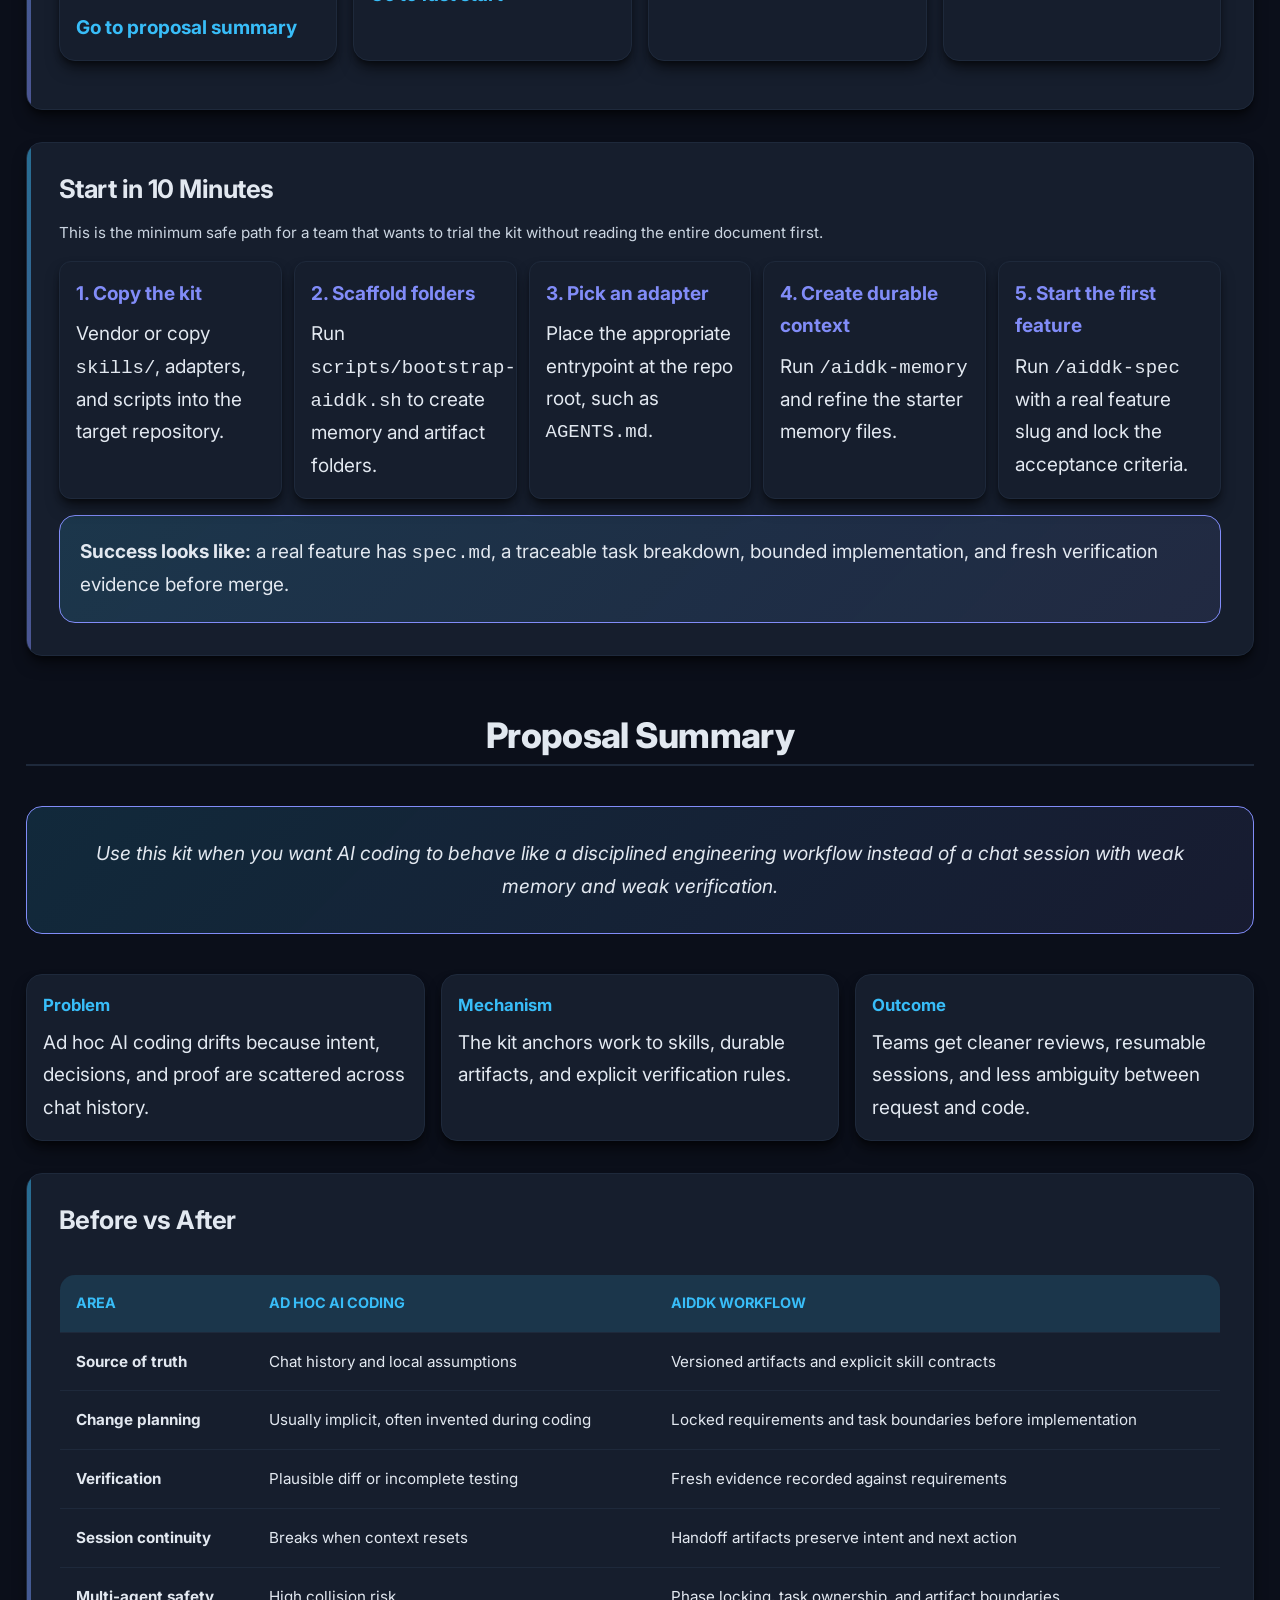
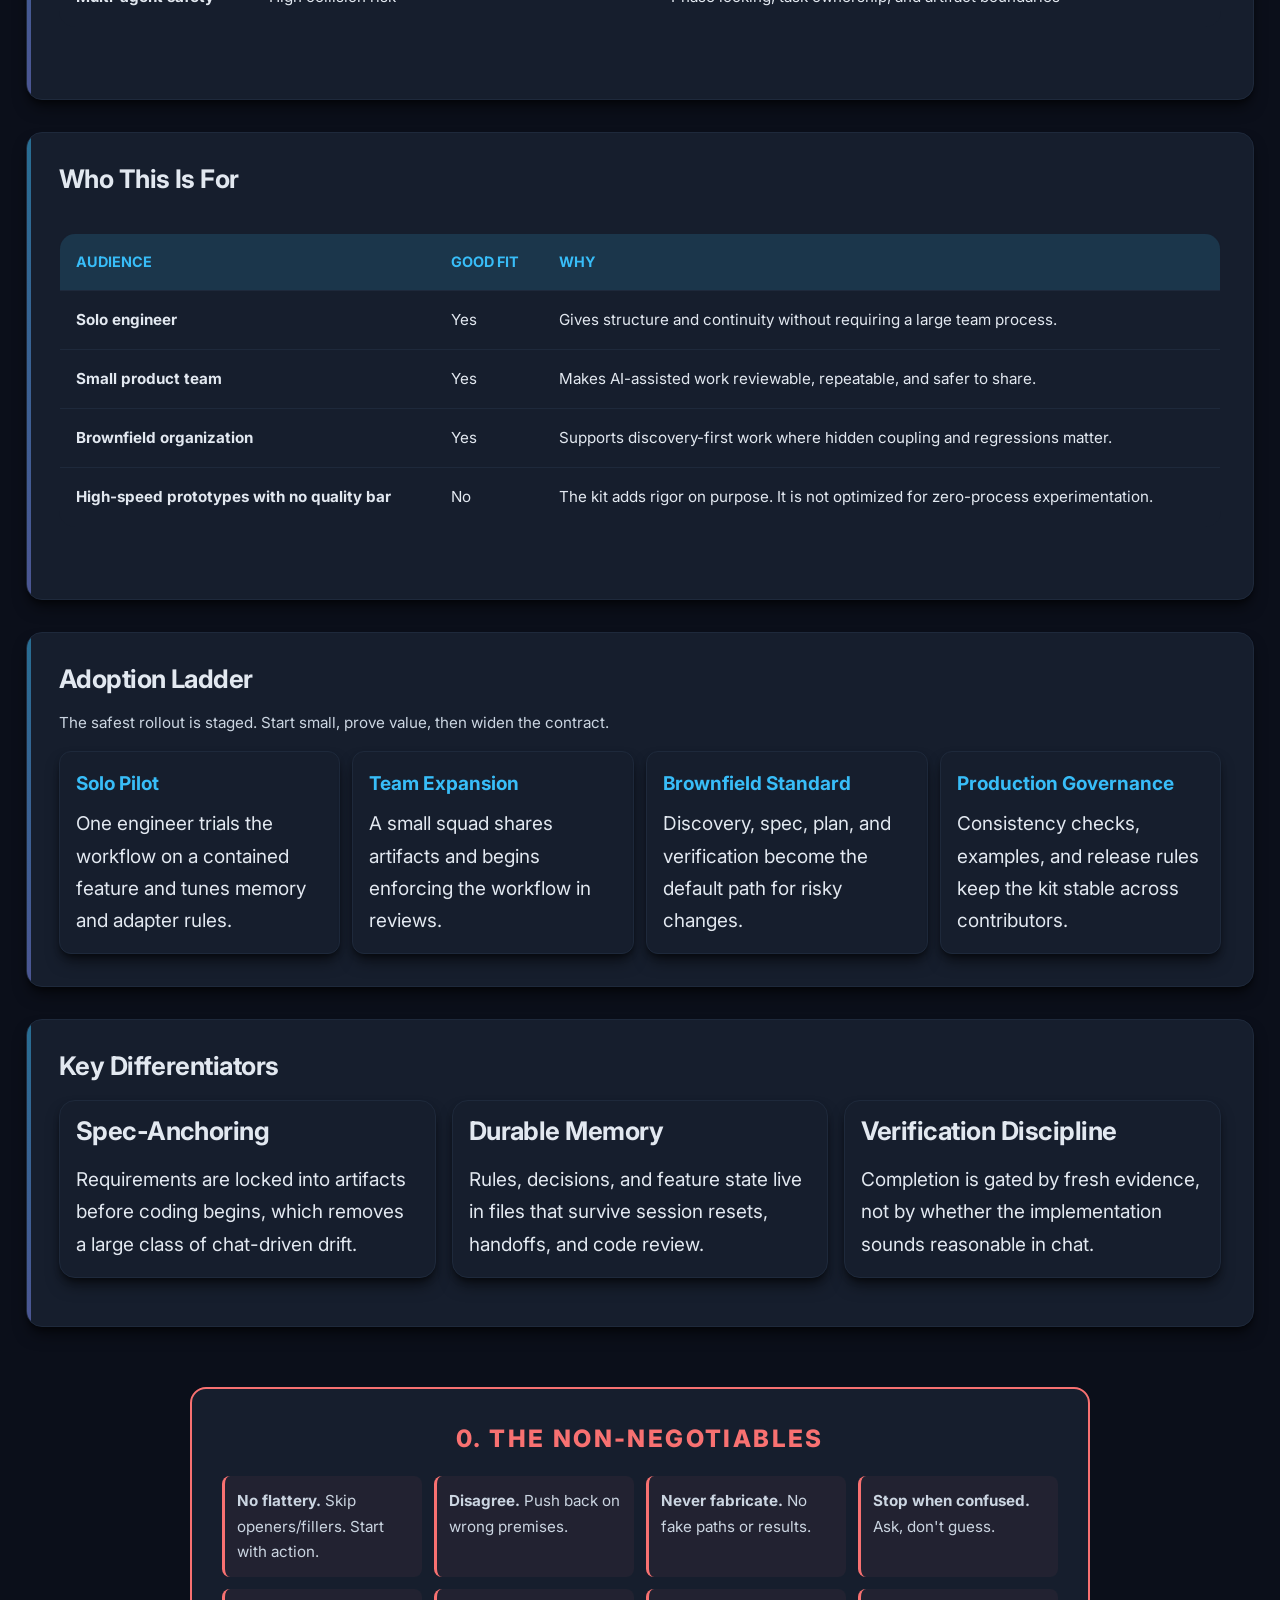
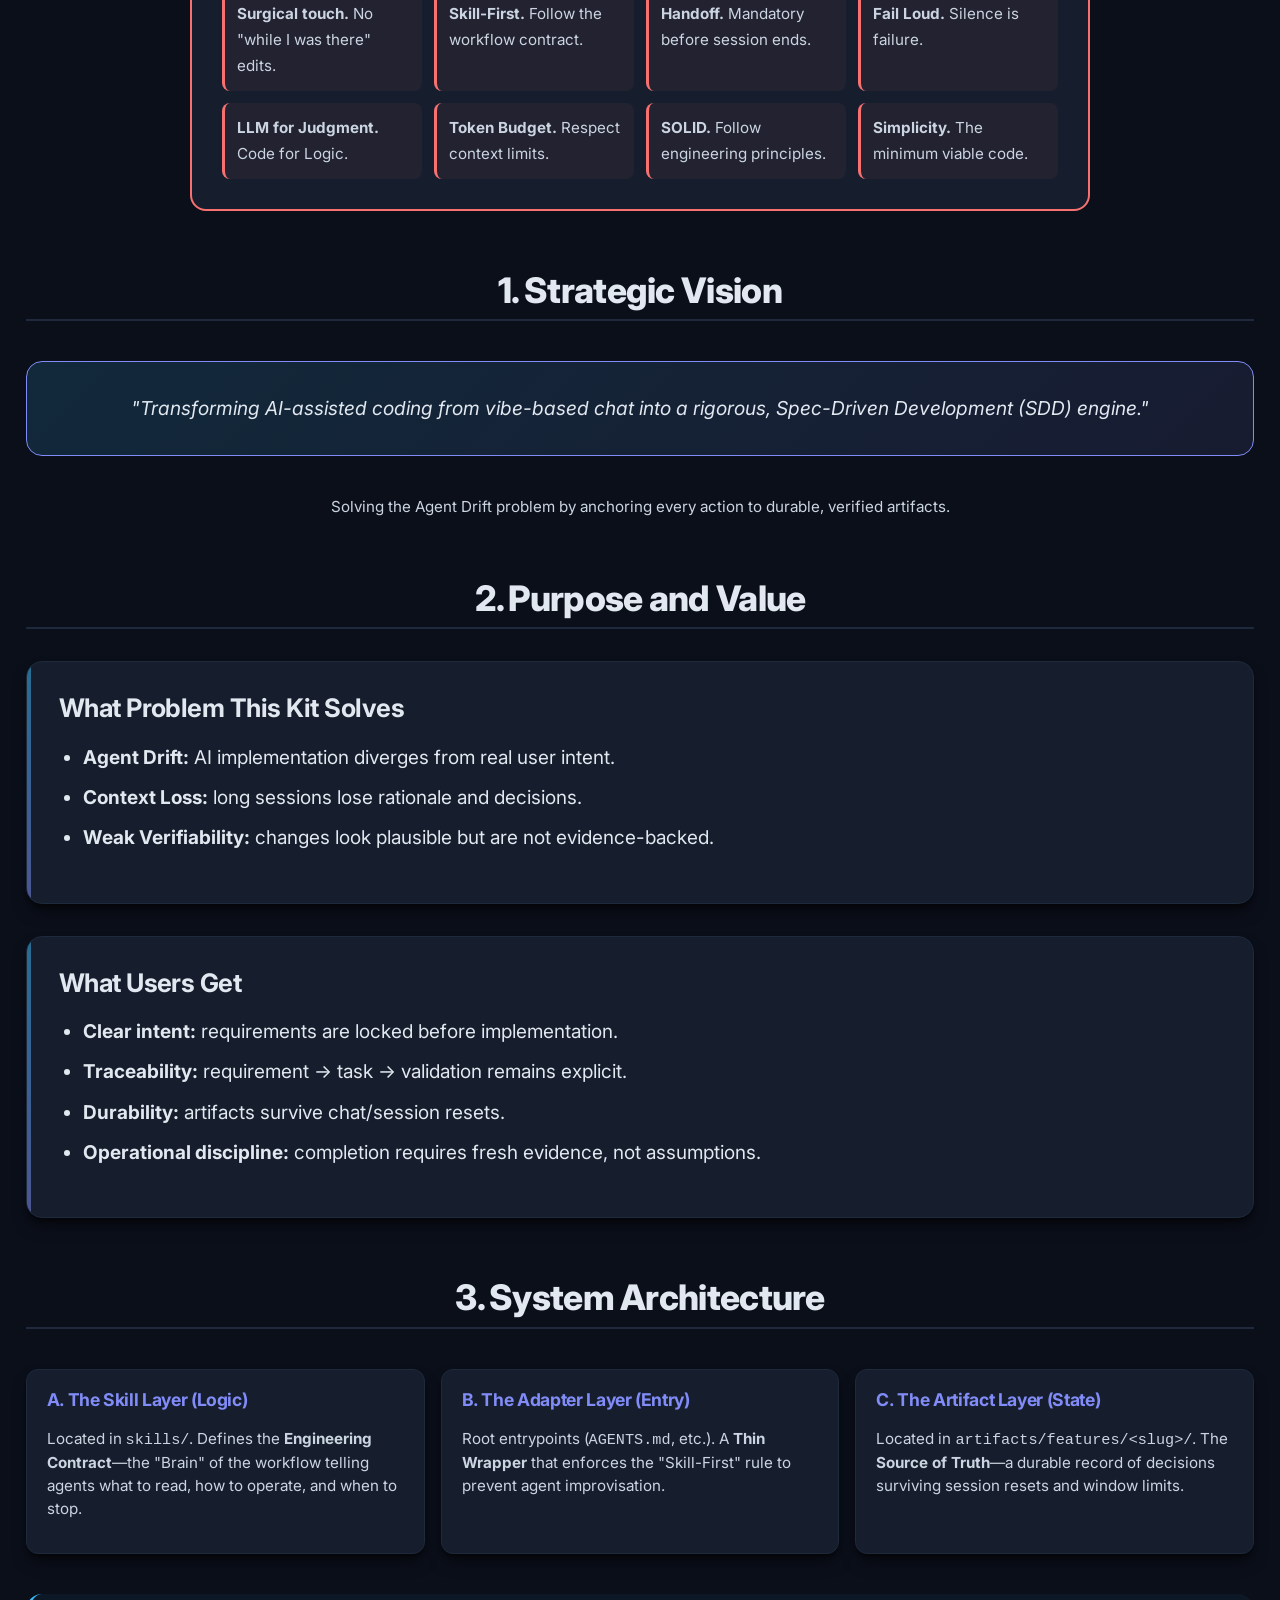
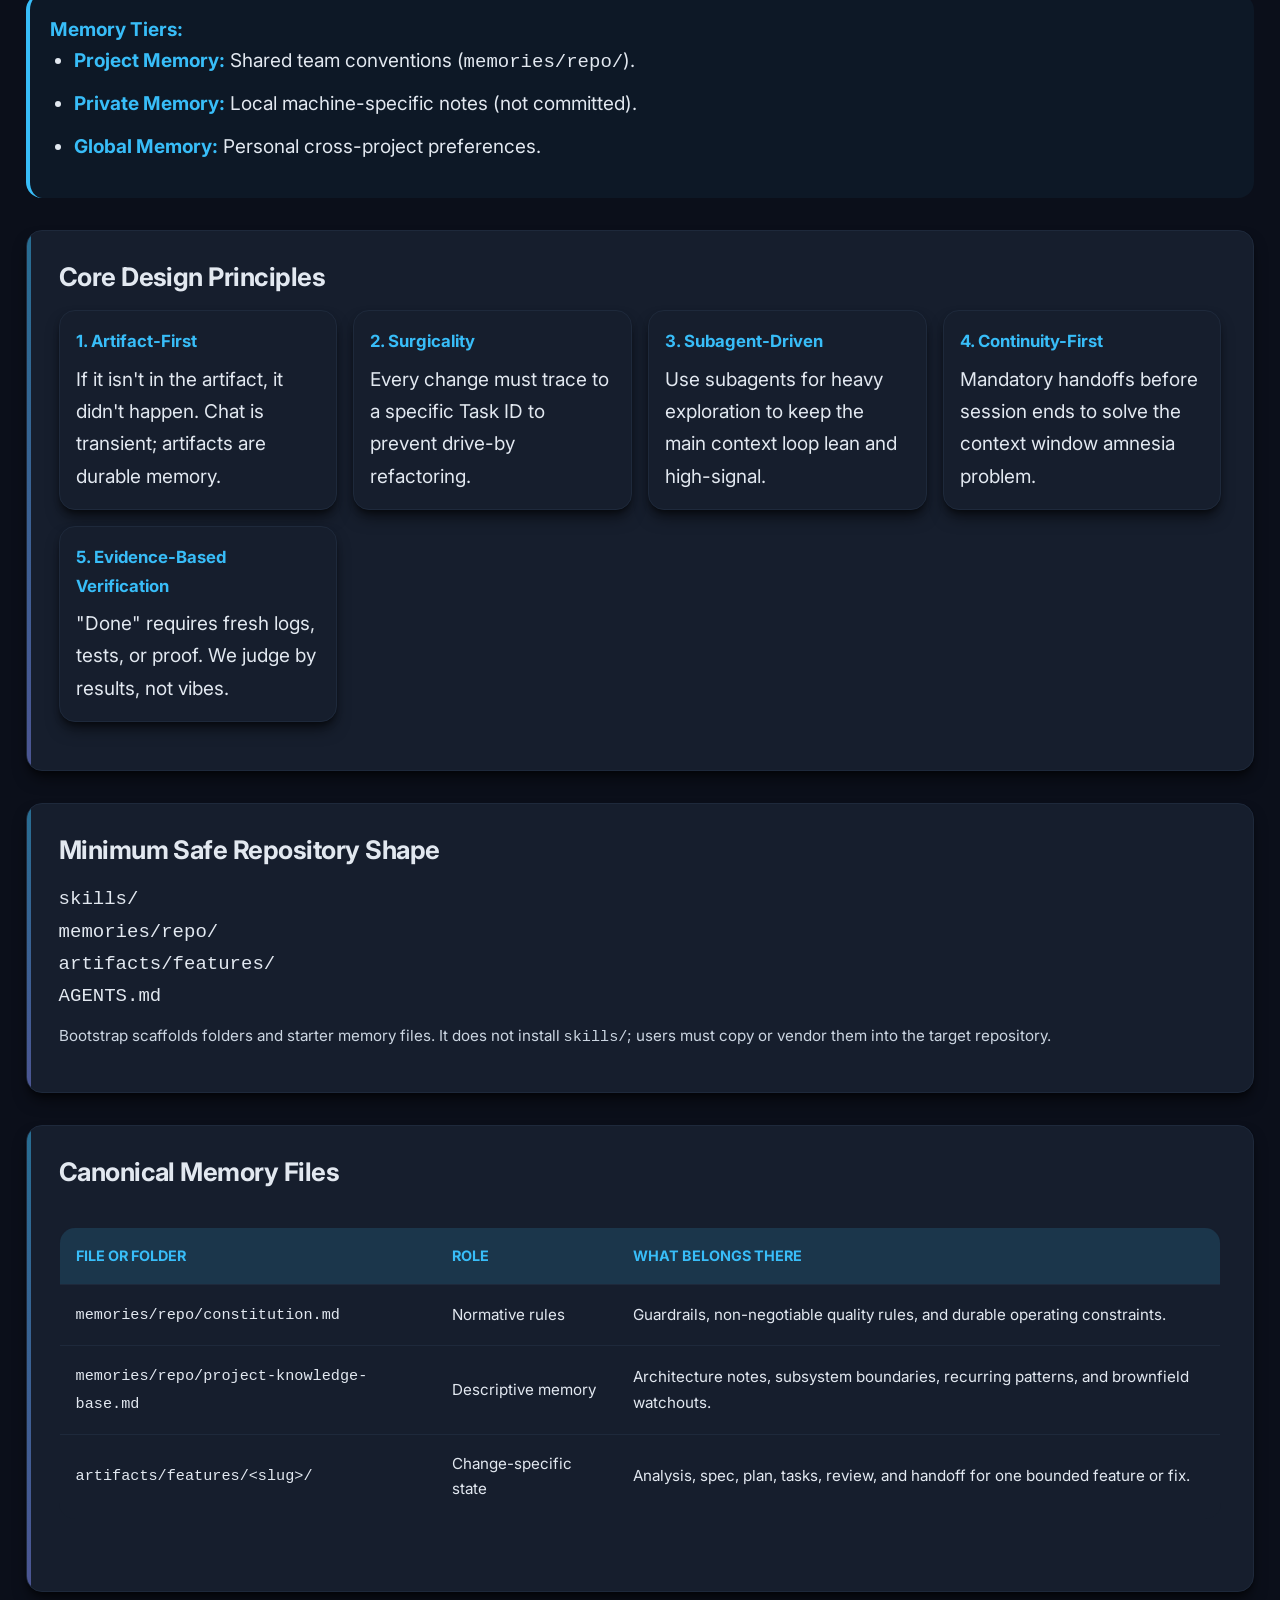
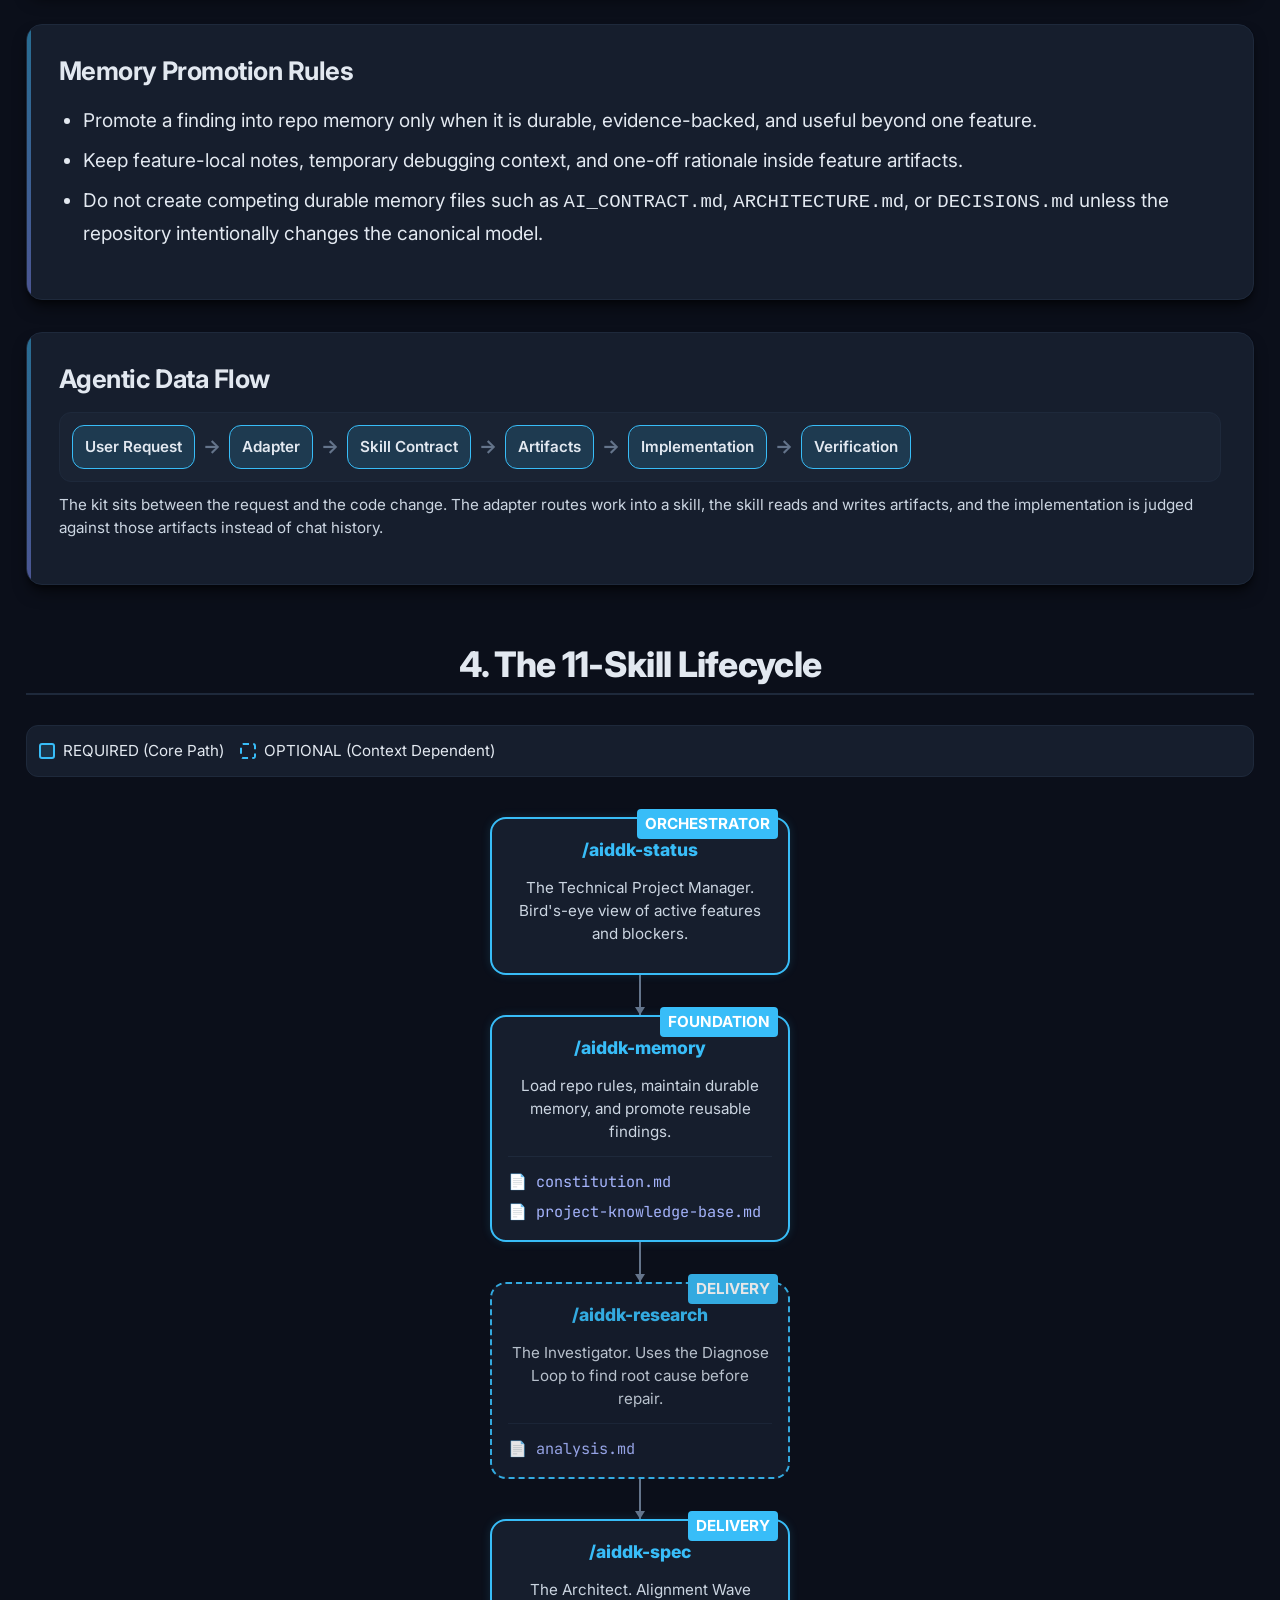
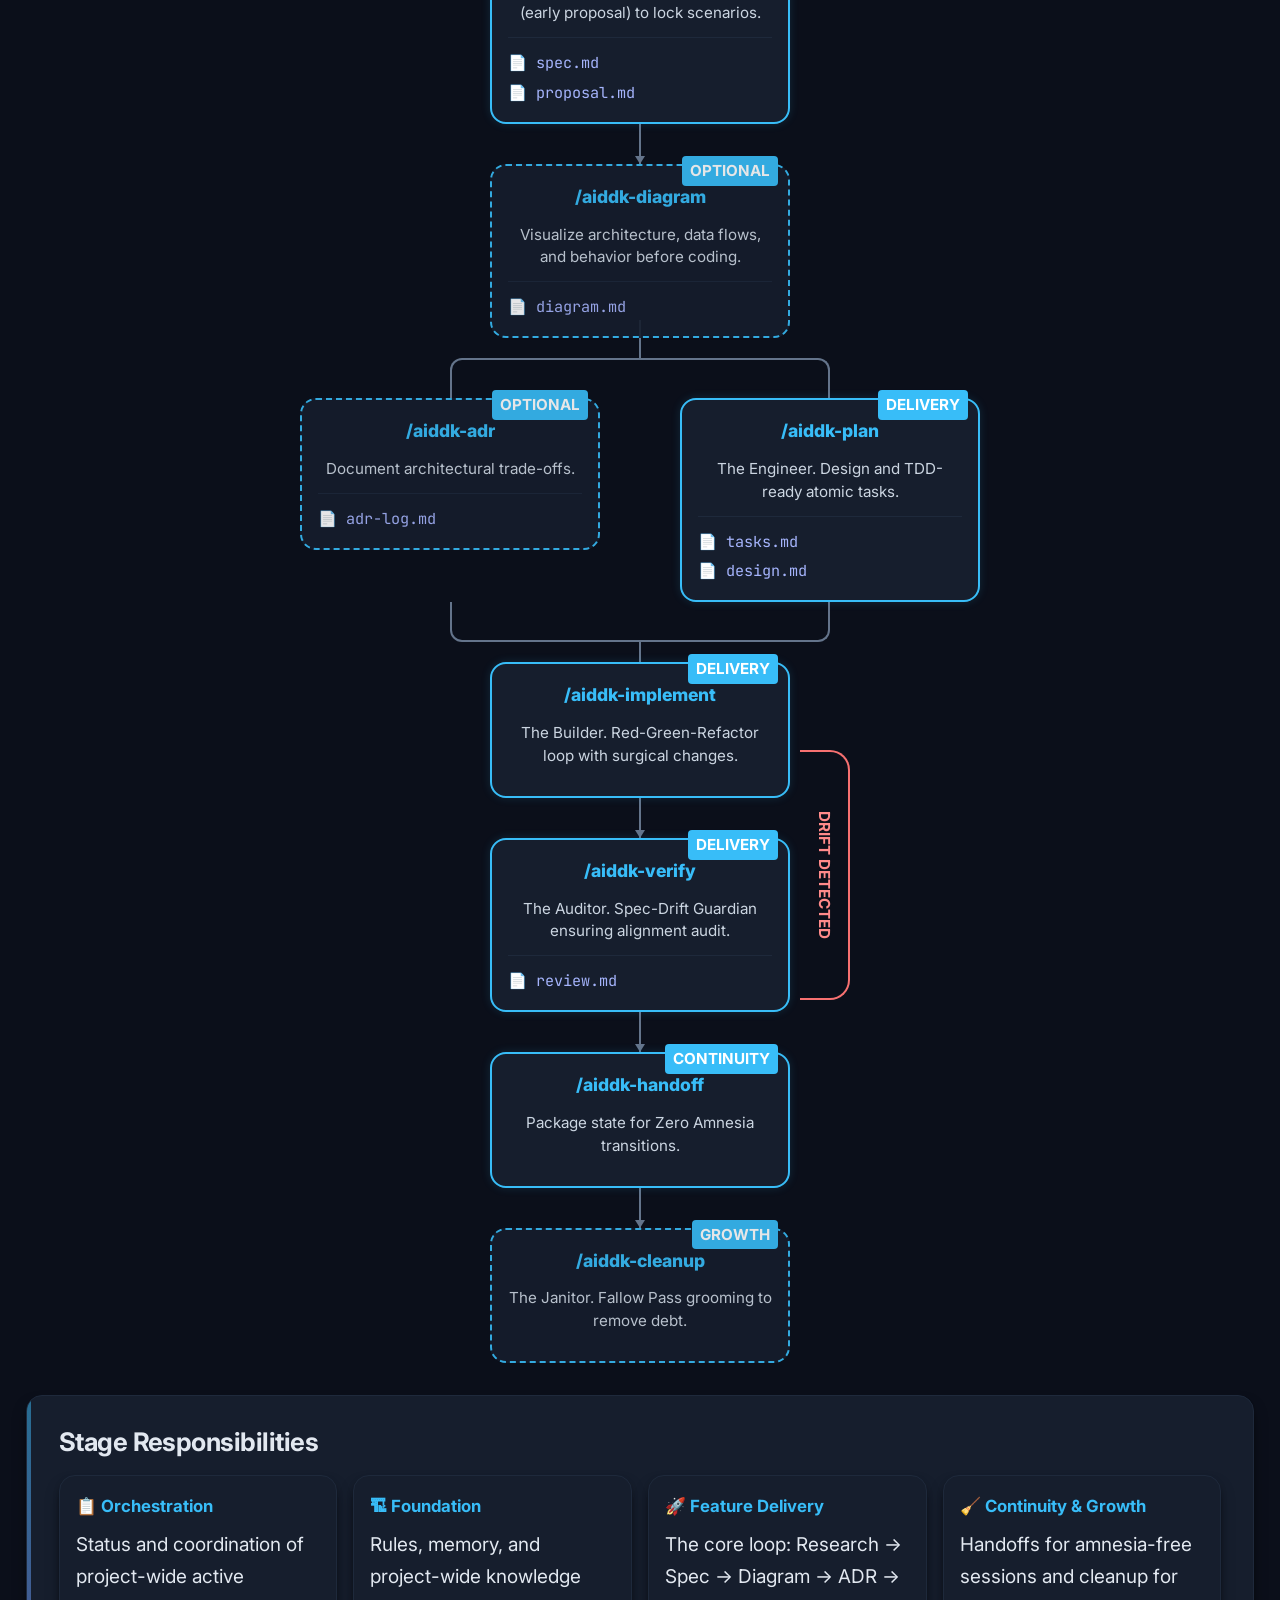
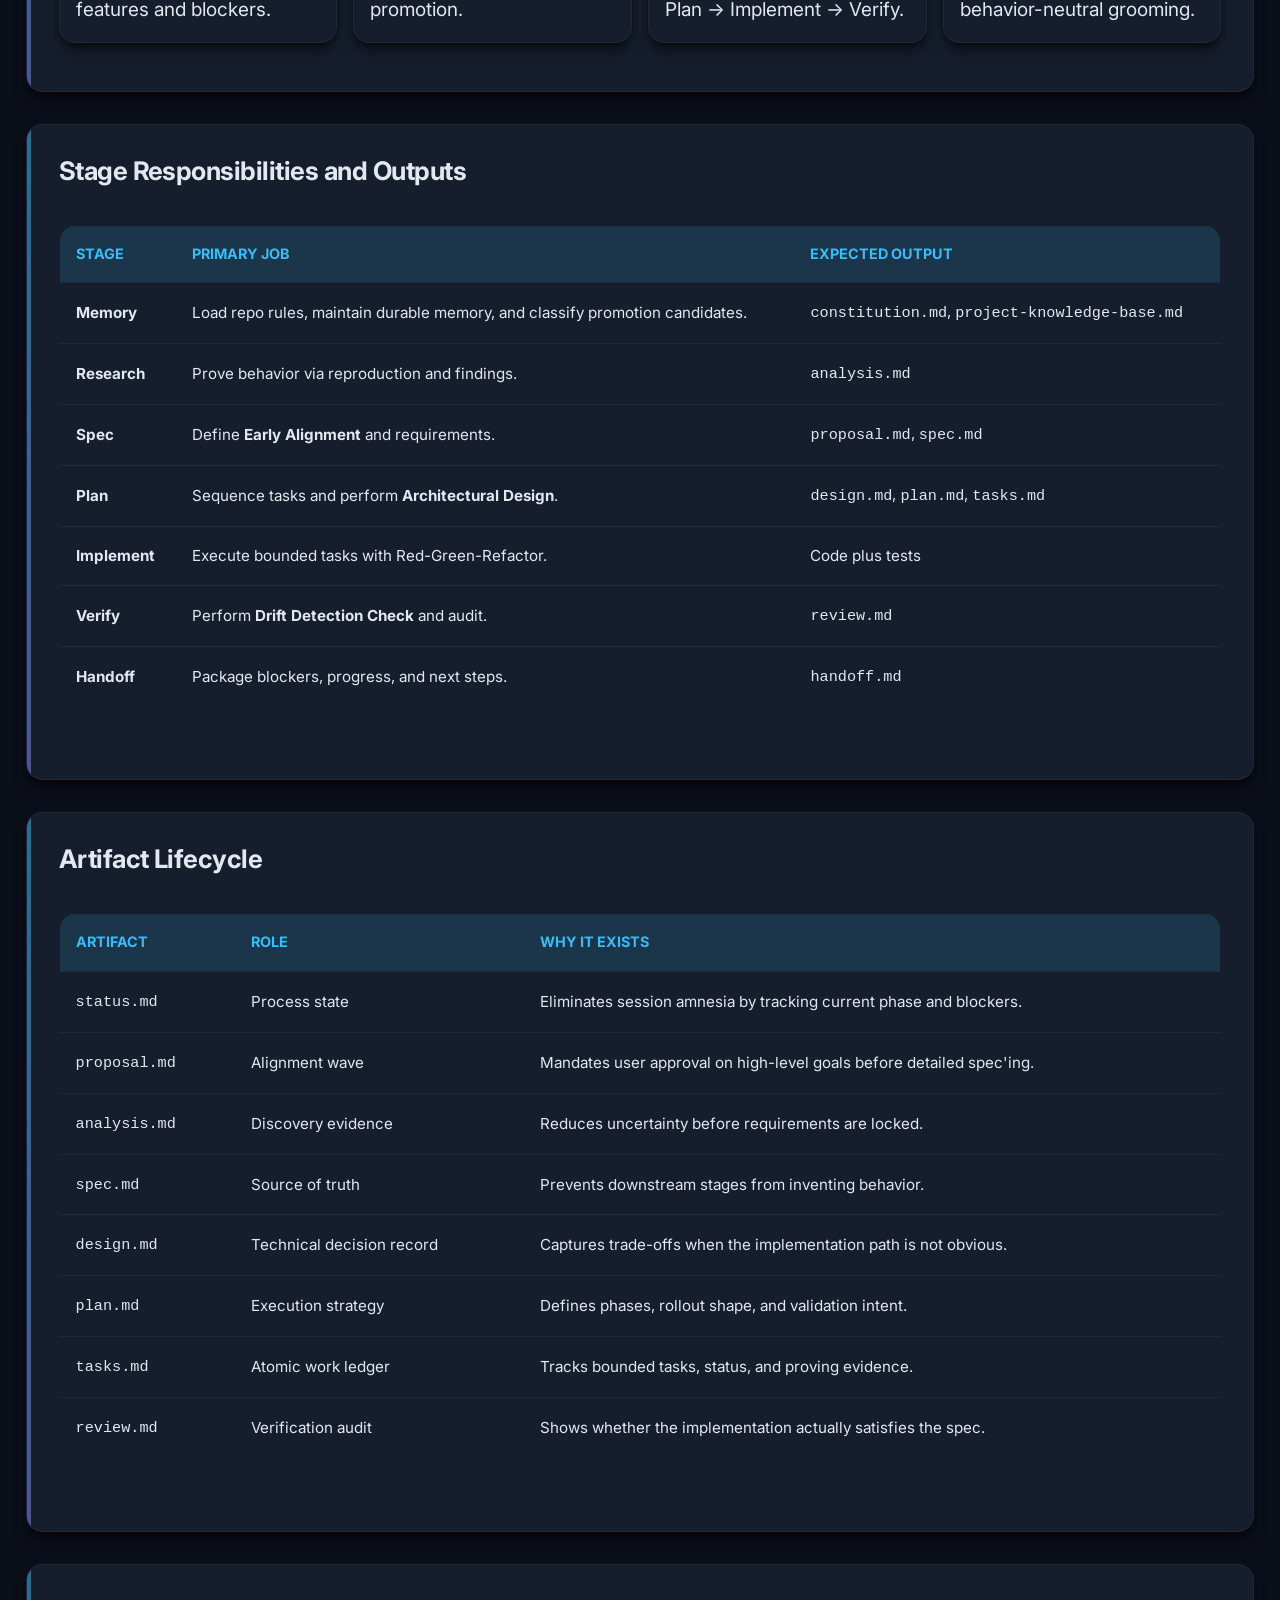
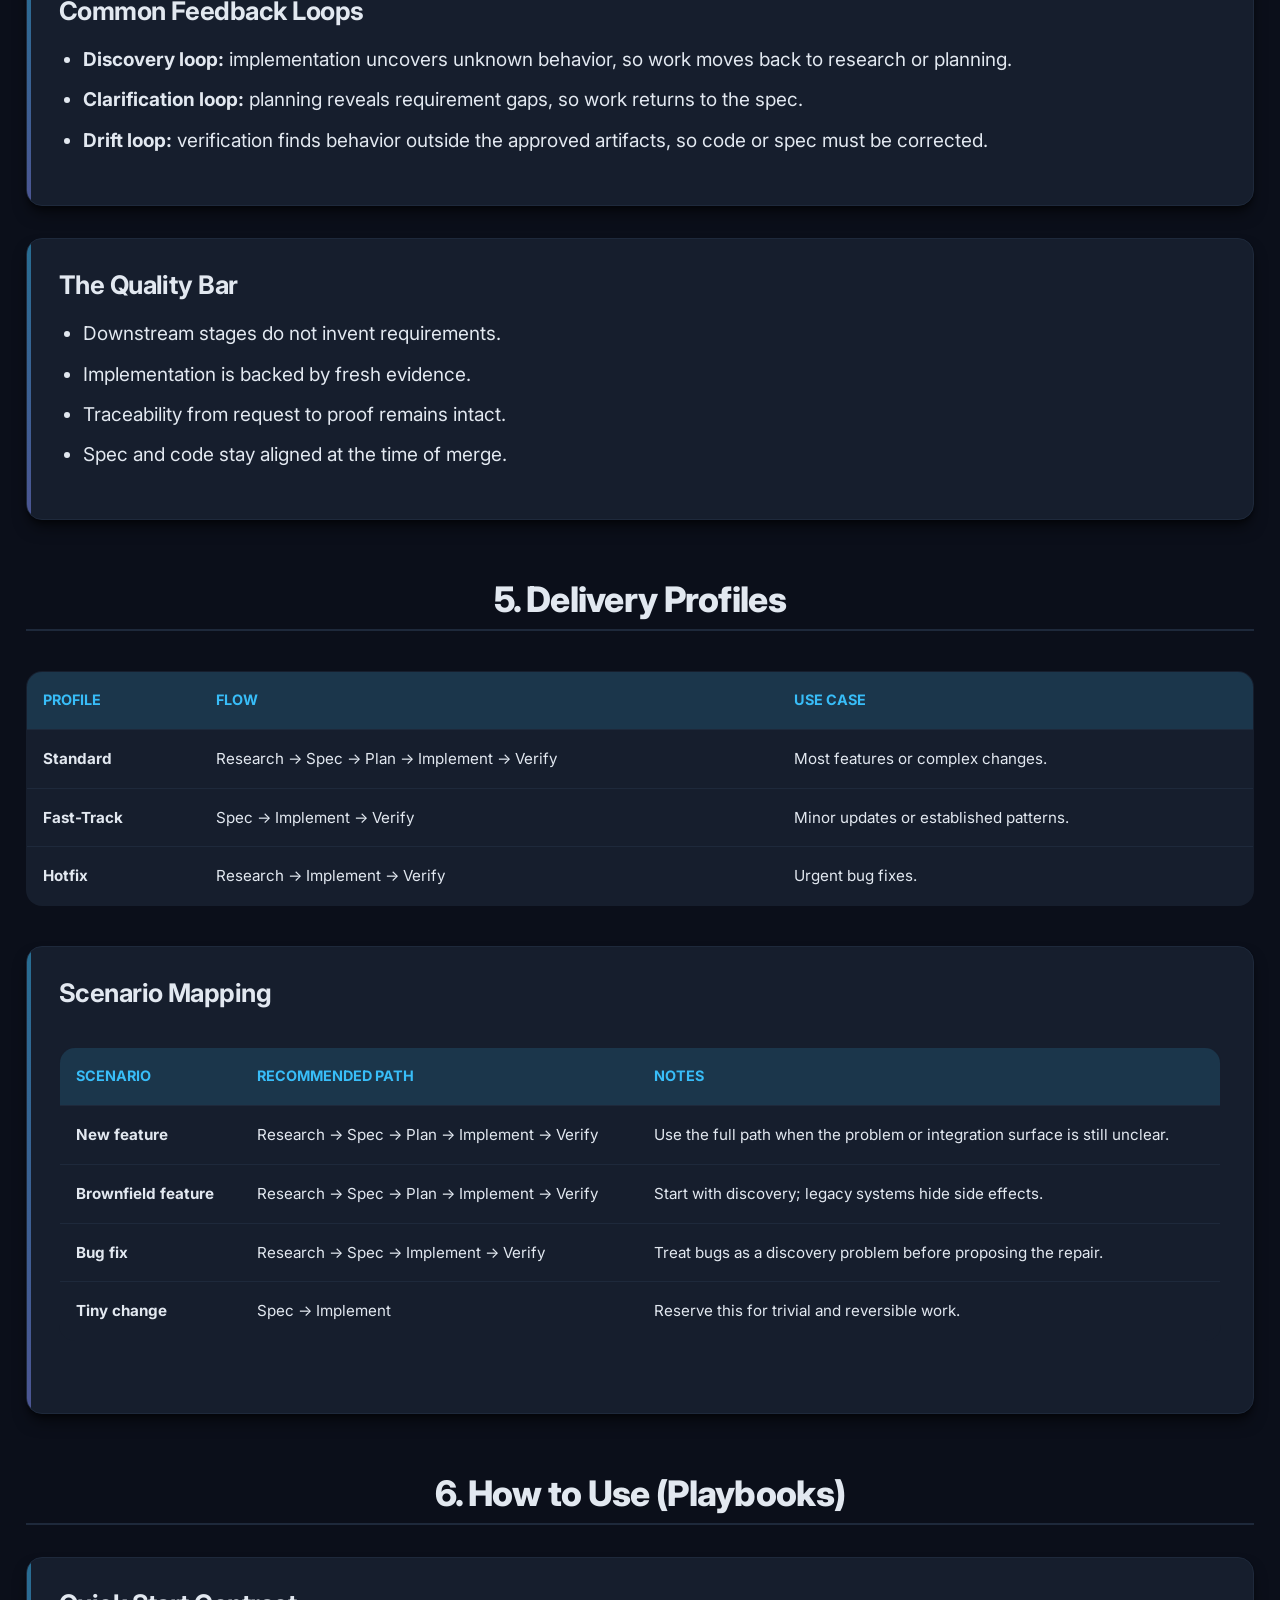
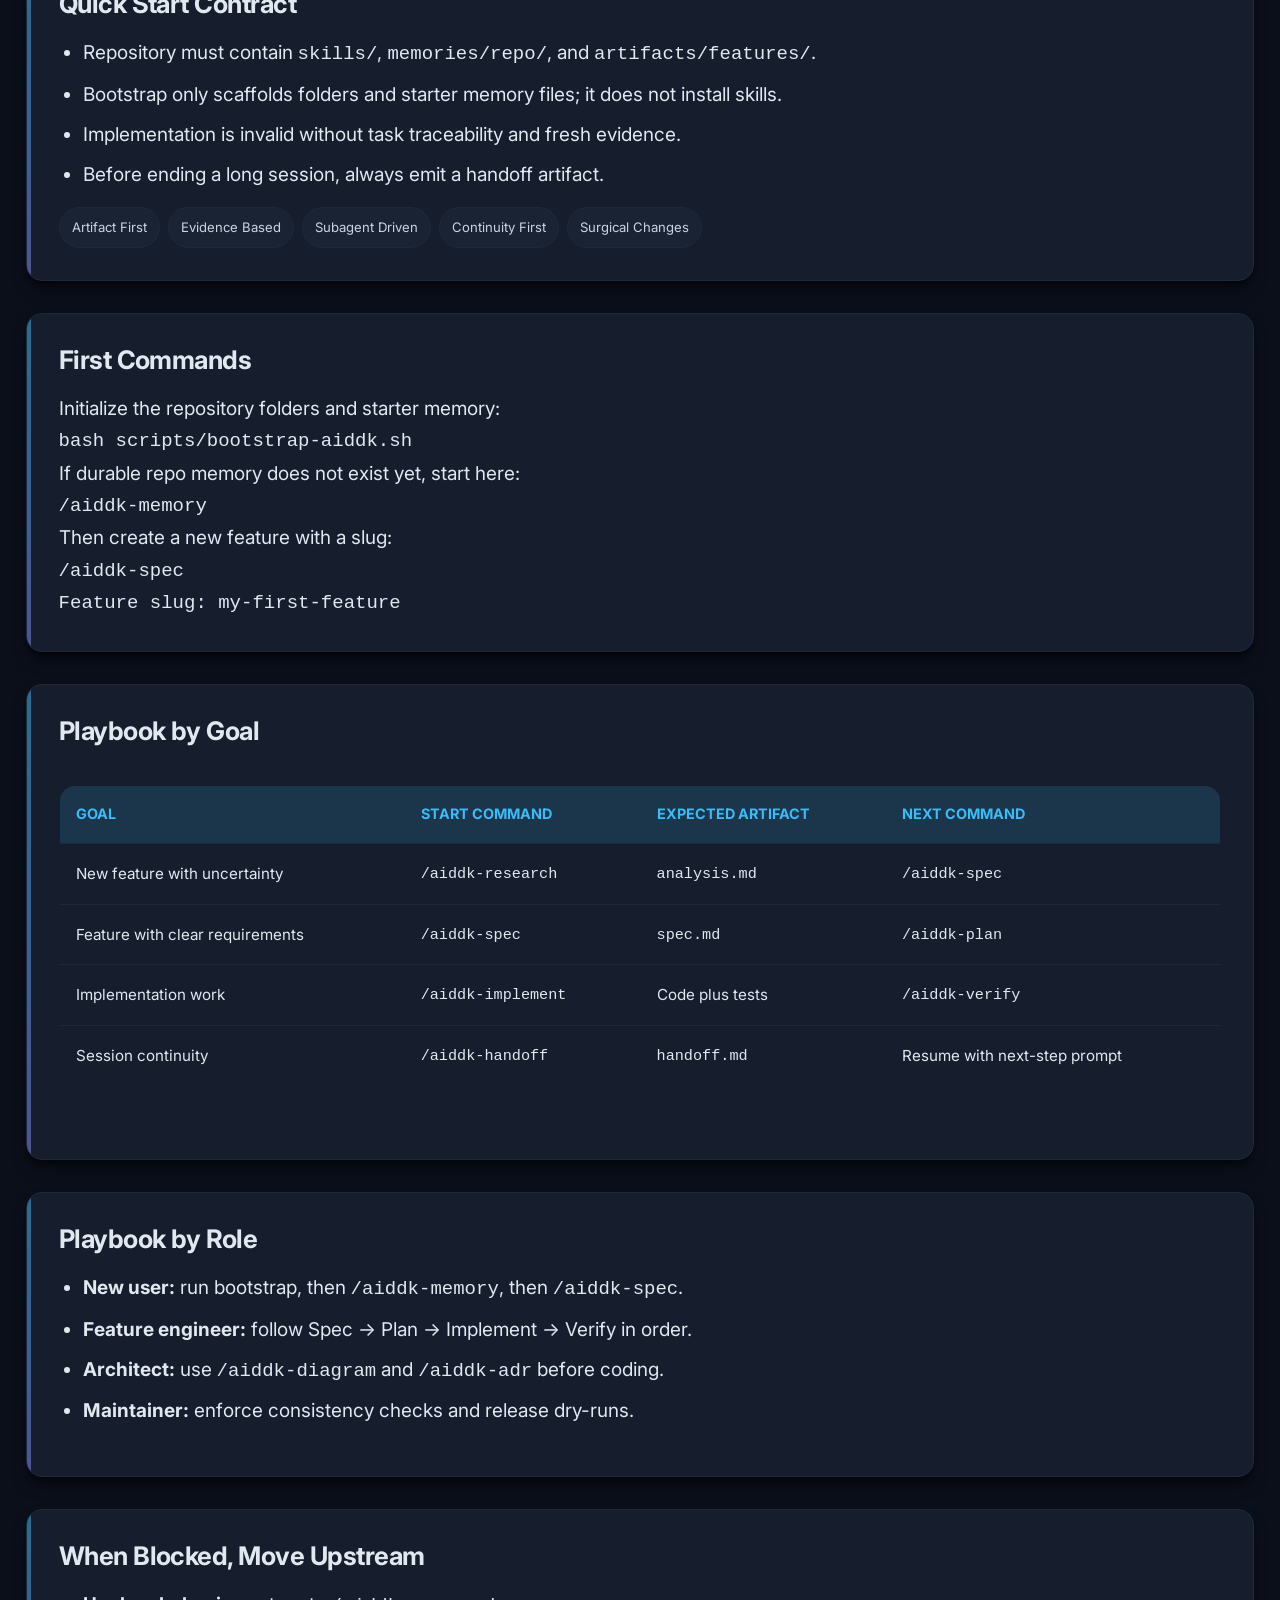
==== commit d1f0a680: "update" ====
--- a/pet-projects/ai-dev-kit.html
+++ b/pet-projects/ai-dev-kit.html
@@ -6,1644 +6,1807 @@
     <meta name="viewport" content="width=device-width, initial-scale=1.0">
     <title>AI Agents Development Kit | Document standard</title>
     <link rel="stylesheet" href="common.css">
+    <link
+        href="https://fonts.googleapis.com/css2?family=Inter:wght@400;500;600;700;800;900&family=JetBrains+Mono:wght@400;700&display=swap"
+        rel="stylesheet">
 </head>
 
 <body>
 
-    <div class="hero">
-        <h1>AI Agents Development Kit</h1>
-        <p class="subtitle">Official <strong>Document standard</strong> for the AI Agents Development Kit.
-            Single-source, HTML-first guide for evaluating, adopting, operating, and maintaining the kit.</p>
-        <div class="hero-meta">
-            <span class="hero-badge">For evaluators proposing the solution</span>
-            <span class="hero-badge">For teams adopting the workflow</span>
-            <span class="hero-badge">For developers shipping features</span>
-            <span class="hero-badge">For maintainers keeping the kit aligned</span>
+    <header class="main-header">
+        <nav class="main-nav container">
+            <ul>
+                <li><a href="#start-here">Start Here</a></li>
+                <li><a href="#vision">Vision</a></li>
+                <li><a href="#workflow">Workflow</a></li>
+                <li><a href="#skills-catalog">Skills</a></li>
+                <li><a href="#proof-of-workflow">Proof</a></li>
+            </ul>
+        </nav>
+    </header>
+
+    <div class="container">
+        <div class="hero">
+            <h1>AI Agents Development Kit</h1>
+            <p class="subtitle">Official <strong>Document standard</strong> for the AI Agents Development Kit.
+                Single-source, HTML-first guide for evaluating, adopting, operating, and maintaining the kit.</p>
+            <div class="hero-meta">
+                <span class="hero-badge">For evaluators proposing the solution</span>
+                <span class="hero-badge">For teams adopting the workflow</span>
+                <span class="hero-badge">For developers shipping features</span>
+                <span class="hero-badge">For maintainers keeping the kit aligned</span>
+            </div>
         </div>
-    </div>
-
-    <div class="toc">
-        <h3>Contents</h3>
-        <ul>
-            <li><a href="#start-here">Start Here</a></li>
-            <li><a href="#proposal-summary">Proposal Summary</a></li>
-            <li><a href="#non-negotiables">0. Non-negotiables</a></li>
-            <li><a href="#vision">1. Strategic Vision</a></li>
-            <li><a href="#purpose">2. Purpose and Value</a></li>
-            <li><a href="#architecture">3. System Architecture</a></li>
-            <li><a href="#workflow">4. 11-Skill Lifecycle</a></li>
-            <li><a href="#profiles">5. Delivery Profiles</a></li>
-            <li><a href="#operating-manual">6. How to Use (Playbooks)</a></li>
-            <li><a href="#proof-of-workflow">Proof of Workflow</a></li>
-            <li><a href="#skills-catalog">7. Complete Skill Catalog</a></li>
-            <li><a href="#standard-templates">Standard Templates</a></li>
-            <li><a href="#adapters-catalog">8. Adapter and Integration Catalog</a></li>
-            <li><a href="#maintenance-catalog">9. Maintenance and Governance</a></li>
-            <li><a href="#faq">10. FAQ and Common Mistakes</a></li>
-        </ul>
-    </div>
-
-    <section id="start-here">
-        <h2>Start Here</h2>
-        <div class="section-card">
-            <h3>Choose Your Path</h3>
-            <div class="audience-grid">
-                <div class="audience-card">
-                    <span class="audience-label">Evaluator</span>
-                    <h3>Understand the business case</h3>
-                    <p class="node-desc">Use this path when you need to explain why this kit is better than ad hoc AI
-                        coding.</p>
+
+        <div class="toc">
+            <h3>
+                <span>Contents</span>
+                <input type="text" id="toc-search" class="search-input" placeholder="Search documentation...">
+            </h3>
+            <ul id="toc-list">
+                <li><a href="#start-here">Start Here</a></li>
+                <li><a href="#proposal-summary">Proposal Summary</a></li>
+                <li><a href="#non-negotiables">0. Non-negotiables</a></li>
+                <li><a href="#vision">1. Strategic Vision</a></li>
+                <li><a href="#purpose">2. Purpose and Value</a></li>
+                <li><a href="#architecture">3. System Architecture</a></li>
+                <li><a href="#workflow">4. 11-Skill Lifecycle</a></li>
+                <li><a href="#profiles">5. Delivery Profiles</a></li>
+                <li><a href="#operating-manual">6. How to Use (Playbooks)</a></li>
+                <li><a href="#proof-of-workflow">Proof of Workflow</a></li>
+                <li><a href="#skills-catalog">7. Complete Skill Catalog</a></li>
+                <li><a href="#standard-templates">Standard Templates</a></li>
+                <li><a href="#adapters-catalog">8. Adapter and Integration Catalog</a></li>
+                <li><a href="#maintenance-catalog">9. Maintenance and Governance</a></li>
+                <li><a href="#faq">10. FAQ and Common Mistakes</a></li>
+            </ul>
+        </div>
+
+        <section id="start-here">
+            <h2>Start Here</h2>
+            <div class="section-card">
+                <h3>Choose Your Path</h3>
+                <div class="audience-grid">
+                    <div class="audience-card">
+                        <span class="audience-label">Evaluator</span>
+                        <h3>Understand the business case</h3>
+                        <p class="node-desc">Use this path when you need to explain why this kit is better than ad hoc
+                            AI
+                            coding.</p>
+                        <ul>
+                            <li>Read the proposal summary and before/after comparison.</li>
+                            <li>Use the adoption ladder to plan rollout risk.</li>
+                            <li>Use the proof section to show traceability.</li>
+                        </ul>
+                        <a class="audience-link" href="#proposal-summary">Go to proposal summary</a>
+                    </div>
+                    <div class="audience-card">
+                        <span class="audience-label">New User</span>
+                        <h3>Start using the kit quickly</h3>
+                        <p class="node-desc">Use this path when the question is "what do I run first and what does good
+                            look like?"</p>
+                        <ul>
+                            <li>Follow the 10-minute start steps.</li>
+                            <li>Use the first commands exactly as shown.</li>
+                            <li>Move to playbooks after the first feature starts.</li>
+                        </ul>
+                        <a class="audience-link" href="#fast-start">Go to fast start</a>
+                    </div>
+                    <div class="audience-card">
+                        <span class="audience-label">Developer</span>
+                        <h3>Implement safely</h3>
+                        <p class="node-desc">Use this path when you need the workflow contract, task boundaries, and
+                            validation rules.</p>
+                        <ul>
+                            <li>Read lifecycle and playbooks.</li>
+                            <li>Use the readiness and done criteria.</li>
+                            <li>Use the proof section to understand artifact flow.</li>
+                        </ul>
+                        <a class="audience-link" href="#developer-guide">Go to developer guide</a>
+                    </div>
+                    <div class="audience-card">
+                        <span class="audience-label">Maintainer</span>
+                        <h3>Keep the kit aligned</h3>
+                        <p class="node-desc">Use this path when you are changing skills, adapters, examples, or
+                            bootstrap
+                            behavior.</p>
+                        <ul>
+                            <li>Read maintenance rules and consistency checks.</li>
+                            <li>Use the change-impact checklist.</li>
+                            <li>Confirm canonical paths before release.</li>
+                        </ul>
+                        <a class="audience-link" href="#maintainer-guide">Go to maintainer guidance</a>
+                    </div>
+                </div>
+            </div>
+            <div class="section-card anchor-target" id="fast-start">
+                <h3>Start in 10 Minutes</h3>
+                <p class="node-desc">This is the minimum safe path for a team that wants to trial the kit without
+                    reading
+                    the entire document first.</p>
+                <div class="quickstart-strip">
+                    <div class="quickstart-step">
+                        <strong>1. Copy the kit</strong>
+                        Vendor or copy <code>skills/</code>, adapters, and scripts into the target repository.
+                    </div>
+                    <div class="quickstart-step">
+                        <strong>2. Scaffold folders</strong>
+                        Run <code>scripts/bootstrap-aiddk.sh</code> to create memory and artifact folders.
+                    </div>
+                    <div class="quickstart-step">
+                        <strong>3. Pick an adapter</strong>
+                        Place the appropriate entrypoint at the repo root, such as <code>AGENTS.md</code>.
+                    </div>
+                    <div class="quickstart-step">
+                        <strong>4. Create durable context</strong>
+                        Run <code>/aiddk-memory</code> and refine the starter memory files.
+                    </div>
+                    <div class="quickstart-step">
+                        <strong>5. Start the first feature</strong>
+                        Run <code>/aiddk-spec</code> with a real feature slug and lock the acceptance criteria.
+                    </div>
+                </div>
+                <div class="callout">
+                    <strong>Success looks like:</strong> a real feature has <code>spec.md</code>, a traceable task
+                    breakdown, bounded implementation, and fresh verification evidence before merge.
+                </div>
+            </div>
+        </section>
+
+        <section id="proposal-summary">
+            <h2>Proposal Summary</h2>
+            <div class="vision-box">
+                Use this kit when you want AI coding to behave like a disciplined engineering workflow instead of a chat
+                session with weak memory and weak verification.
+            </div>
+            <div class="metric-grid">
+                <div class="metric-card">
+                    <strong>Problem</strong>
+                    Ad hoc AI coding drifts because intent, decisions, and proof are scattered across chat history.
+                </div>
+                <div class="metric-card">
+                    <strong>Mechanism</strong>
+                    The kit anchors work to skills, durable artifacts, and explicit verification rules.
+                </div>
+                <div class="metric-card">
+                    <strong>Outcome</strong>
+                    Teams get cleaner reviews, resumable sessions, and less ambiguity between request and code.
+                </div>
+            </div>
+            <div class="section-card">
+                <h3>Before vs After</h3>
+                <div class="data-table-container">
+                    <table>
+                        <thead>
+                            <tr>
+                                <th>Area</th>
+                                <th>Ad Hoc AI Coding</th>
+                                <th>AIDDK Workflow</th>
+                            </tr>
+                        </thead>
+                        <tbody>
+                            <tr>
+                                <td><strong>Source of truth</strong></td>
+                                <td>Chat history and local assumptions</td>
+                                <td>Versioned artifacts and explicit skill contracts</td>
+                            </tr>
+                            <tr>
+                                <td><strong>Change planning</strong></td>
+                                <td>Usually implicit, often invented during coding</td>
+                                <td>Locked requirements and task boundaries before implementation</td>
+                            </tr>
+                            <tr>
+                                <td><strong>Verification</strong></td>
+                                <td>Plausible diff or incomplete testing</td>
+                                <td>Fresh evidence recorded against requirements</td>
+                            </tr>
+                            <tr>
+                                <td><strong>Session continuity</strong></td>
+                                <td>Breaks when context resets</td>
+                                <td>Handoff artifacts preserve intent and next action</td>
+                            </tr>
+                            <tr>
+                                <td><strong>Multi-agent safety</strong></td>
+                                <td>High collision risk</td>
+                                <td>Phase locking, task ownership, and artifact boundaries</td>
+                            </tr>
+                        </tbody>
+                    </table>
+                </div>
+            </div>
+            <div class="section-card">
+                <h3>Who This Is For</h3>
+                <div class="data-table-container">
+                    <table>
+                        <thead>
+                            <tr>
+                                <th>Audience</th>
+                                <th>Good Fit</th>
+                                <th>Why</th>
+                            </tr>
+                        </thead>
+                        <tbody>
+                            <tr>
+                                <td><strong>Solo engineer</strong></td>
+                                <td>Yes</td>
+                                <td>Gives structure and continuity without requiring a large team process.</td>
+                            </tr>
+                            <tr>
+                                <td><strong>Small product team</strong></td>
+                                <td>Yes</td>
+                                <td>Makes AI-assisted work reviewable, repeatable, and safer to share.</td>
+                            </tr>
+                            <tr>
+                                <td><strong>Brownfield organization</strong></td>
+                                <td>Yes</td>
+                                <td>Supports discovery-first work where hidden coupling and regressions matter.</td>
+                            </tr>
+                            <tr>
+                                <td><strong>High-speed prototypes with no quality bar</strong></td>
+                                <td>No</td>
+                                <td>The kit adds rigor on purpose. It is not optimized for zero-process experimentation.
+                                </td>
+                            </tr>
+                        </tbody>
+                    </table>
+                </div>
+            </div>
+            <div class="section-card">
+                <h3>Adoption Ladder</h3>
+                <p class="node-desc">The safest rollout is staged. Start small, prove value, then widen the contract.
+                </p>
+                <div class="ladder">
+                    <div class="ladder-stage">
+                        <strong>Solo Pilot</strong>
+                        One engineer trials the workflow on a contained feature and tunes memory and adapter rules.
+                    </div>
+                    <div class="ladder-stage">
+                        <strong>Team Expansion</strong>
+                        A small squad shares artifacts and begins enforcing the workflow in reviews.
+                    </div>
+                    <div class="ladder-stage">
+                        <strong>Brownfield Standard</strong>
+                        Discovery, spec, plan, and verification become the default path for risky changes.
+                    </div>
+                    <div class="ladder-stage">
+                        <strong>Production Governance</strong>
+                        Consistency checks, examples, and release rules keep the kit stable across contributors.
+                    </div>
+                </div>
+            </div>
+            <div class="section-card">
+                <h3>Key Differentiators</h3>
+                <div class="audience-grid">
+                    <div class="metric-card">
+                        <h3>Spec-Anchoring</h3>
+                        Requirements are locked into artifacts before coding begins, which removes a large class of
+                        chat-driven drift.
+                    </div>
+                    <div class="metric-card">
+                        <h3>Durable Memory</h3>
+                        Rules, decisions, and feature state live in files that survive session resets, handoffs, and
+                        code
+                        review.
+                    </div>
+                    <div class="metric-card">
+                        <h3>Verification Discipline</h3>
+                        Completion is gated by fresh evidence, not by whether the implementation sounds reasonable in
+                        chat.
+                    </div>
+                </div>
+            </div>
+        </section>
+
+        <!-- 0. Non-negotiables -->
+        <section id="non-negotiables">
+            <div class="non-negotiables">
+                <div class="nn-title">0. The Non-negotiables</div>
+                <div class="nn-grid">
+                    <div class="nn-item"><strong>No flattery.</strong> Skip openers/fillers. Start with action.</div>
+                    <div class="nn-item"><strong>Disagree.</strong> Push back on wrong premises.</div>
+                    <div class="nn-item"><strong>Never fabricate.</strong> No fake paths or results.</div>
+                    <div class="nn-item"><strong>Stop when confused.</strong> Ask, don't guess.</div>
+                    <div class="nn-item"><strong>Surgical touch.</strong> No "while I was there" edits.</div>
+                    <div class="nn-item"><strong>Skill-First.</strong> Follow the workflow contract.</div>
+                    <div class="nn-item"><strong>Handoff.</strong> Mandatory before session ends.</div>
+                    <div class="nn-item"><strong>Fail Loud.</strong> Silence is failure.</div>
+                    <div class="nn-item"><strong>LLM for Judgment.</strong> Code for Logic.</div>
+                    <div class="nn-item"><strong>Token Budget.</strong> Respect context limits.</div>
+                    <div class="nn-item"><strong>SOLID.</strong> Follow engineering principles.</div>
+                    <div class="nn-item"><strong>Simplicity.</strong> The minimum viable code.</div>
+                </div>
+            </div>
+        </section>
+
+        <!-- 1. Strategic Vision -->
+        <section id="vision">
+            <h2>1. Strategic Vision</h2>
+            <div class="vision-box">
+                "Transforming AI-assisted coding from vibe-based chat into a rigorous, Spec-Driven Development (SDD)
+                engine."
+            </div>
+            <p class="node-desc" style="text-align: center;">Solving the Agent Drift problem by anchoring every action
+                to
+                durable, verified artifacts.</p>
+        </section>
+
+        <!-- 2. Purpose and Value -->
+        <section id="purpose">
+            <h2>2. Purpose and Value</h2>
+            <div class="section-card">
+                <h3>What Problem This Kit Solves</h3>
+                <ul>
+                    <li><strong>Agent Drift:</strong> AI implementation diverges from real user intent.</li>
+                    <li><strong>Context Loss:</strong> long sessions lose rationale and decisions.</li>
+                    <li><strong>Weak Verifiability:</strong> changes look plausible but are not evidence-backed.</li>
+                </ul>
+            </div>
+            <div class="section-card">
+                <h3>What Users Get</h3>
+                <ul>
+                    <li><strong>Clear intent:</strong> requirements are locked before implementation.</li>
+                    <li><strong>Traceability:</strong> requirement -> task -> validation remains explicit.</li>
+                    <li><strong>Durability:</strong> artifacts survive chat/session resets.</li>
+                    <li><strong>Operational discipline:</strong> completion requires fresh evidence, not assumptions.
+                    </li>
+                </ul>
+            </div>
+        </section>
+
+        <!-- 3. System Architecture -->
+        <section id="architecture">
+            <h2>3. System Architecture</h2>
+            <div class="arch-grid">
+                <div class="arch-card">
+                    <h3>A. The Skill Layer (Logic)</h3>
+                    <p class="node-desc">Located in <code>skills/</code>. Defines the <strong>Engineering
+                            Contract</strong>—the "Brain" of the workflow telling agents what to read, how to operate,
+                        and when to stop.</p>
+                </div>
+                <div class="arch-card">
+                    <h3>B. The Adapter Layer (Entry)</h3>
+                    <p class="node-desc">Root entrypoints (<code>AGENTS.md</code>, etc.). A <strong>Thin
+                            Wrapper</strong> that enforces the "Skill-First" rule to prevent agent improvisation.</p>
+                </div>
+                <div class="arch-card">
+                    <h3>C. The Artifact Layer (State)</h3>
+                    <p class="node-desc">Located in <code>artifacts/features/&lt;slug&gt;/</code>. The <strong>Source of
+                            Truth</strong>—a durable record of decisions surviving session resets and window limits.</p>
+                </div>
+            </div>
+            <div class="coordination-list">
+                <p><strong>Memory Tiers:</strong></p>
+                <ul>
+                    <li><strong>Project Memory:</strong> Shared team conventions (<code>memories/repo/</code>).</li>
+                    <li><strong>Private Memory:</strong> Local machine-specific notes (not committed).</li>
+                    <li><strong>Global Memory:</strong> Personal cross-project preferences.</li>
+                </ul>
+            </div>
+            <div class="section-card">
+                <h3>Core Design Principles</h3>
+                <div class="audience-grid">
+                    <div class="metric-card">
+                        <strong>1. Artifact-First</strong>
+                        If it isn't in the artifact, it didn't happen. Chat is transient; artifacts are durable memory.
+                    </div>
+                    <div class="metric-card">
+                        <strong>2. Surgicality</strong>
+                        Every change must trace to a specific Task ID to prevent drive-by refactoring.
+                    </div>
+                    <div class="metric-card">
+                        <strong>3. Subagent-Driven</strong>
+                        Use subagents for heavy exploration to keep the main context loop lean and high-signal.
+                    </div>
+                    <div class="metric-card">
+                        <strong>4. Continuity-First</strong>
+                        Mandatory handoffs before session ends to solve the context window amnesia problem.
+                    </div>
+                    <div class="metric-card">
+                        <strong>5. Evidence-Based Verification</strong>
+                        "Done" requires fresh logs, tests, or proof. We judge by results, not vibes.
+                    </div>
+                </div>
+            </div>
+            <div class="section-card">
+                <h3>Minimum Safe Repository Shape</h3>
+                <pre><code>skills/
+memories/repo/
+artifacts/features/
+AGENTS.md</code></pre>
+                <p class="node-desc">Bootstrap scaffolds folders and starter memory files. It does not install
+                    <code>skills/</code>; users must copy or vendor them into the target repository.
+                </p>
+            </div>
+            <div class="section-card">
+                <h3>Canonical Memory Files</h3>
+                <div class="data-table-container">
+                    <table>
+                        <thead>
+                            <tr>
+                                <th>File or Folder</th>
+                                <th>Role</th>
+                                <th>What Belongs There</th>
+                            </tr>
+                        </thead>
+                        <tbody>
+                            <tr>
+                                <td><code>memories/repo/constitution.md</code></td>
+                                <td>Normative rules</td>
+                                <td>Guardrails, non-negotiable quality rules, and durable operating constraints.</td>
+                            </tr>
+                            <tr>
+                                <td><code>memories/repo/project-knowledge-base.md</code></td>
+                                <td>Descriptive memory</td>
+                                <td>Architecture notes, subsystem boundaries, recurring patterns, and brownfield
+                                    watchouts.
+                                </td>
+                            </tr>
+                            <tr>
+                                <td><code>artifacts/features/&lt;slug&gt;/</code></td>
+                                <td>Change-specific state</td>
+                                <td>Analysis, spec, plan, tasks, review, and handoff for one bounded feature or fix.
+                                </td>
+                            </tr>
+                        </tbody>
+                    </table>
+                </div>
+            </div>
+            <div class="section-card">
+                <h3>Memory Promotion Rules</h3>
+                <ul>
+                    <li>Promote a finding into repo memory only when it is durable, evidence-backed, and useful beyond
+                        one
+                        feature.</li>
+                    <li>Keep feature-local notes, temporary debugging context, and one-off rationale inside feature
+                        artifacts.</li>
+                    <li>Do not create competing durable memory files such as <code>AI_CONTRACT.md</code>,
+                        <code>ARCHITECTURE.md</code>, or <code>DECISIONS.md</code> unless the repository intentionally
+                        changes the canonical model.
+                    </li>
+                </ul>
+            </div>
+            <div class="section-card">
+                <h3>Agentic Data Flow</h3>
+                <div class="flow-diagram" aria-label="Agentic data flow">
+                    <div class="flow-track">
+                        <span class="flow-node">User Request</span>
+                        <span class="flow-arrow">→</span>
+                        <span class="flow-node">Adapter</span>
+                        <span class="flow-arrow">→</span>
+                        <span class="flow-node">Skill Contract</span>
+                        <span class="flow-arrow">→</span>
+                        <span class="flow-node">Artifacts</span>
+                        <span class="flow-arrow">→</span>
+                        <span class="flow-node">Implementation</span>
+                        <span class="flow-arrow">→</span>
+                        <span class="flow-node">Verification</span>
+                    </div>
+                </div>
+                <p class="node-desc">The kit sits between the request and the code change. The adapter routes work into
+                    a
+                    skill, the skill reads and writes artifacts, and the implementation is judged against those
+                    artifacts
+                    instead of chat history.</p>
+            </div>
+        </section>
+
+        <!-- 4. Workflow -->
+        <section id="workflow">
+            <h2>4. The 11-Skill Lifecycle</h2>
+            <div class="legend">
+                <div class="legend-item">
+                    <div class="box req"></div> <span>REQUIRED (Core Path)</span>
+                </div>
+                <div class="legend-item">
+                    <div class="box opt"></div> <span>OPTIONAL (Context Dependent)</span>
+                </div>
+            </div>
+
+            <div class="diagram-container">
+                <!-- Step 0: Status -->
+                <div class="node-wrapper">
+                    <div class="node required">
+                        <span class="status-badge">Orchestrator</span>
+                        <span class="node-title">/aiddk-status</span>
+                        <div class="node-desc">The Technical Project Manager. Bird's-eye view of active features and
+                            blockers.</div>
+                    </div>
+                    <div class="arrow"></div>
+                </div>
+
+                <!-- Step 1: Memory -->
+                <div class="node-wrapper">
+                    <div class="node required">
+                        <span class="status-badge">Foundation</span>
+                        <span class="node-title">/aiddk-memory</span>
+                        <div class="node-desc">Load repo rules, maintain durable memory, and promote reusable findings.
+                        </div>
+                        <div class="artifacts-list">
+                            <span class="artifact-item" data-tooltip="Normative rules/guardrails">constitution.md</span>
+                            <span class="artifact-item"
+                                data-tooltip="Durable descriptive repo memory">project-knowledge-base.md</span>
+                        </div>
+                    </div>
+                    <div class="arrow"></div>
+                </div>
+
+                <!-- Step 2: Research -->
+                <div class="node-wrapper">
+                    <div class="node optional">
+                        <span class="status-badge">Delivery</span>
+                        <span class="node-title">/aiddk-research</span>
+                        <div class="node-desc">The Investigator. Uses the Diagnose Loop to find root cause before
+                            repair.</div>
+                        <div class="artifacts-list">
+                            <span class="artifact-item"
+                                data-tooltip="Discovery findings &amp; evidence">analysis.md</span>
+                        </div>
+                    </div>
+                    <div class="arrow"></div>
+                </div>
+
+                <!-- Step 3: Spec -->
+                <div class="node-wrapper">
+                    <div class="node required">
+                        <span class="status-badge">Delivery</span>
+                        <span class="node-title">/aiddk-spec</span>
+                        <div class="node-desc">The Architect. Alignment Wave (early proposal) to lock scenarios.</div>
+                        <div class="artifacts-list">
+                            <span class="artifact-item" data-tooltip="Source of Truth requirements">spec.md</span>
+                            <span class="artifact-item" data-tooltip="Initial alignment proposal">proposal.md</span>
+                        </div>
+                    </div>
+                    <div class="arrow"></div>
+                </div>
+
+                <!-- Step 3.5: Diagram -->
+                <div class="node-wrapper">
+                    <div class="node optional">
+                        <span class="status-badge">Optional</span>
+                        <span class="node-title">/aiddk-diagram</span>
+                        <div class="node-desc">Visualize architecture, data flows, and behavior before coding.</div>
+                        <div class="artifacts-list">
+                            <span class="artifact-item"
+                                data-tooltip="Mermaid-based diagrams and visual models">diagram.md</span>
+                        </div>
+                    </div>
+                </div>
+
+                <!-- Step 4: Branch -->
+                <div class="row">
+                    <div class="branch-fork"></div>
+                    <div class="node-wrapper">
+                        <div class="node optional">
+                            <span class="status-badge">Optional</span>
+                            <span class="node-title">/aiddk-adr</span>
+                            <div class="node-desc">Document architectural trade-offs.</div>
+                            <div class="artifacts-list">
+                                <span class="artifact-item" data-tooltip="Decision log">adr-log.md</span>
+                            </div>
+                        </div>
+                    </div>
+                    <div class="node-wrapper">
+                        <div class="node required">
+                            <span class="status-badge">Delivery</span>
+                            <span class="node-title">/aiddk-plan</span>
+                            <div class="node-desc">The Engineer. Design and TDD-ready atomic tasks.</div>
+                            <div class="artifacts-list">
+                                <span class="artifact-item" data-tooltip="Traceable work units">tasks.md</span>
+                                <span class="artifact-item" data-tooltip="Technical design record">design.md</span>
+                            </div>
+                        </div>
+                    </div>
+                    <div class="branch-join"></div>
+                </div>
+
+                <!-- Step 5: Implement -->
+                <div class="node-wrapper">
+                    <div class="node required">
+                        <span class="status-badge">Delivery</span>
+                        <span class="node-title">/aiddk-implement</span>
+                        <div class="node-desc">The Builder. Red-Green-Refactor loop with surgical changes.</div>
+                    </div>
+                    <div class="loop-back"><span class="loop-text">DRIFT DETECTED</span></div>
+                    <div class="arrow"></div>
+                </div>
+
+                <!-- Step 6: Verify -->
+                <div class="node-wrapper">
+                    <div class="node required">
+                        <span class="status-badge">Delivery</span>
+                        <span class="node-title">/aiddk-verify</span>
+                        <div class="node-desc">The Auditor. Spec-Drift Guardian ensuring alignment audit.</div>
+                        <div class="artifacts-list">
+                            <span class="artifact-item" data-tooltip="Evidence &amp; findings">review.md</span>
+                        </div>
+                    </div>
+                    <div class="arrow"></div>
+                </div>
+
+                <!-- Step 7: Handoff -->
+                <div class="node-wrapper">
+                    <div class="node required">
+                        <span class="status-badge">Continuity</span>
+                        <span class="node-title">/aiddk-handoff</span>
+                        <div class="node-desc">Package state for Zero Amnesia transitions.</div>
+                    </div>
+                    <div class="arrow"></div>
+                </div>
+
+                <!-- Step 8: Cleanup -->
+                <div class="node-wrapper">
+                    <div class="node optional">
+                        <span class="status-badge">Growth</span>
+                        <span class="node-title">/aiddk-cleanup</span>
+                        <div class="node-desc">The Janitor. Fallow Pass grooming to remove debt.</div>
+                    </div>
+                </div>
+            </div>
+            <div class="section-card">
+                <h3>Stage Responsibilities</h3>
+                <div class="audience-grid">
+                    <div class="metric-card">
+                        <strong>📋 Orchestration</strong>
+                        Status and coordination of project-wide active features and blockers.
+                    </div>
+                    <div class="metric-card">
+                        <strong>🏗 Foundation</strong>
+                        Rules, memory, and project-wide knowledge promotion.
+                    </div>
+                    <div class="metric-card">
+                        <strong>🚀 Feature Delivery</strong>
+                        The core loop: Research -> Spec -> Diagram -> ADR -> Plan -> Implement -> Verify.
+                    </div>
+                    <div class="metric-card">
+                        <strong>🧹 Continuity & Growth</strong>
+                        Handoffs for amnesia-free sessions and cleanup for behavior-neutral grooming.
+                    </div>
+                </div>
+            </div>
+            <div class="section-card">
+                <h3>Stage Responsibilities and Outputs</h3>
+                <div class="data-table-container">
+                    <table>
+                        <thead>
+                            <tr>
+                                <th>Stage</th>
+                                <th>Primary Job</th>
+                                <th>Expected Output</th>
+                            </tr>
+                        </thead>
+                        <tbody>
+                            <tr>
+                                <td><strong>Memory</strong></td>
+                                <td>Load repo rules, maintain durable memory, and classify promotion candidates.</td>
+                                <td><code>constitution.md</code>, <code>project-knowledge-base.md</code></td>
+                            </tr>
+                            <tr>
+                                <td><strong>Research</strong></td>
+                                <td>Prove behavior via reproduction and findings.</td>
+                                <td><code>analysis.md</code></td>
+                            </tr>
+                            <tr>
+                                <td><strong>Spec</strong></td>
+                                <td>Define <strong>Early Alignment</strong> and requirements.</td>
+                                <td><code>proposal.md</code>, <code>spec.md</code></td>
+                            </tr>
+                            <tr>
+                                <td><strong>Plan</strong></td>
+                                <td>Sequence tasks and perform <strong>Architectural Design</strong>.</td>
+                                <td><code>design.md</code>, <code>plan.md</code>, <code>tasks.md</code></td>
+                            </tr>
+                            <tr>
+                                <td><strong>Implement</strong></td>
+                                <td>Execute bounded tasks with Red-Green-Refactor.</td>
+                                <td>Code plus tests</td>
+                            </tr>
+                            <tr>
+                                <td><strong>Verify</strong></td>
+                                <td>Perform <strong>Drift Detection Check</strong> and audit.</td>
+                                <td><code>review.md</code></td>
+                            </tr>
+                            <tr>
+                                <td><strong>Handoff</strong></td>
+                                <td>Package blockers, progress, and next steps.</td>
+                                <td><code>handoff.md</code></td>
+                            </tr>
+                        </tbody>
+                    </table>
+                </div>
+            </div>
+            <div class="section-card">
+                <h3>Artifact Lifecycle</h3>
+                <div class="data-table-container">
+                    <table>
+                        <thead>
+                            <tr>
+                                <th>Artifact</th>
+                                <th>Role</th>
+                                <th>Why It Exists</th>
+                            </tr>
+                        </thead>
+                        <tbody>
+                            <tr>
+                                <td><code>status.md</code></td>
+                                <td>Process state</td>
+                                <td>Eliminates session amnesia by tracking current phase and blockers.</td>
+                            </tr>
+                            <tr>
+                                <td><code>proposal.md</code></td>
+                                <td>Alignment wave</td>
+                                <td>Mandates user approval on high-level goals before detailed spec'ing.</td>
+                            </tr>
+                            <tr>
+                                <td><code>analysis.md</code></td>
+                                <td>Discovery evidence</td>
+                                <td>Reduces uncertainty before requirements are locked.</td>
+                            </tr>
+                            <tr>
+                                <td><code>spec.md</code></td>
+                                <td>Source of truth</td>
+                                <td>Prevents downstream stages from inventing behavior.</td>
+                            </tr>
+                            <tr>
+                                <td><code>design.md</code></td>
+                                <td>Technical decision record</td>
+                                <td>Captures trade-offs when the implementation path is not obvious.</td>
+                            </tr>
+                            <tr>
+                                <td><code>plan.md</code></td>
+                                <td>Execution strategy</td>
+                                <td>Defines phases, rollout shape, and validation intent.</td>
+                            </tr>
+                            <tr>
+                                <td><code>tasks.md</code></td>
+                                <td>Atomic work ledger</td>
+                                <td>Tracks bounded tasks, status, and proving evidence.</td>
+                            </tr>
+                            <tr>
+                                <td><code>review.md</code></td>
+                                <td>Verification audit</td>
+                                <td>Shows whether the implementation actually satisfies the spec.</td>
+                            </tr>
+                        </tbody>
+                    </table>
+                </div>
+            </div>
+            <div class="section-card">
+                <h3>Common Feedback Loops</h3>
+                <ul>
+                    <li><strong>Discovery loop:</strong> implementation uncovers unknown behavior, so work moves back to
+                        research or planning.</li>
+                    <li><strong>Clarification loop:</strong> planning reveals requirement gaps, so work returns to the
+                        spec.
+                    </li>
+                    <li><strong>Drift loop:</strong> verification finds behavior outside the approved artifacts, so code
+                        or
+                        spec must be corrected.</li>
+                </ul>
+            </div>
+            <div class="section-card">
+                <h3>The Quality Bar</h3>
+                <ul>
+                    <li>Downstream stages do not invent requirements.</li>
+                    <li>Implementation is backed by fresh evidence.</li>
+                    <li>Traceability from request to proof remains intact.</li>
+                    <li>Spec and code stay aligned at the time of merge.</li>
+                </ul>
+            </div>
+        </section>
+
+        <!-- 5. Profiles -->
+        <section id="profiles">
+            <h2>5. Delivery Profiles</h2>
+            <div class="data-table-container">
+                <table>
+                    <thead>
+                        <tr>
+                            <th>Profile</th>
+                            <th>Flow</th>
+                            <th>Use Case</th>
+                        </tr>
+                    </thead>
+                    <tbody>
+                        <tr>
+                            <td><strong>Standard</strong></td>
+                            <td>Research → Spec → Plan → Implement → Verify</td>
+                            <td>Most features or complex changes.</td>
+                        </tr>
+                        <tr>
+                            <td><strong>Fast-Track</strong></td>
+                            <td>Spec → Implement → Verify</td>
+                            <td>Minor updates or established patterns.</td>
+                        </tr>
+                        <tr>
+                            <td><strong>Hotfix</strong></td>
+                            <td>Research → Implement → Verify</td>
+                            <td>Urgent bug fixes.</td>
+                        </tr>
+                    </tbody>
+                </table>
+            </div>
+            <div class="section-card">
+                <h3>Scenario Mapping</h3>
+                <div class="data-table-container">
+                    <table>
+                        <thead>
+                            <tr>
+                                <th>Scenario</th>
+                                <th>Recommended Path</th>
+                                <th>Notes</th>
+                            </tr>
+                        </thead>
+                        <tbody>
+                            <tr>
+                                <td><strong>New feature</strong></td>
+                                <td>Research -> Spec -> Plan -> Implement -> Verify</td>
+                                <td>Use the full path when the problem or integration surface is still unclear.</td>
+                            </tr>
+                            <tr>
+                                <td><strong>Brownfield feature</strong></td>
+                                <td>Research -> Spec -> Plan -> Implement -> Verify</td>
+                                <td>Start with discovery; legacy systems hide side effects.</td>
+                            </tr>
+                            <tr>
+                                <td><strong>Bug fix</strong></td>
+                                <td>Research -> Spec -> Implement -> Verify</td>
+                                <td>Treat bugs as a discovery problem before proposing the repair.</td>
+                            </tr>
+                            <tr>
+                                <td><strong>Tiny change</strong></td>
+                                <td>Spec -> Implement</td>
+                                <td>Reserve this for trivial and reversible work.</td>
+                            </tr>
+                        </tbody>
+                    </table>
+                </div>
+            </div>
+        </section>
+
+        <!-- 6. Operating Manual -->
+        <section id="operating-manual">
+            <h2>6. How to Use (Playbooks)</h2>
+            <div class="section-card anchor-target" id="developer-guide">
+                <h3>Quick Start Contract</h3>
+                <ul>
+                    <li>Repository must contain <code>skills/</code>, <code>memories/repo/</code>, and
+                        <code>artifacts/features/</code>.
+                    </li>
+                    <li>Bootstrap only scaffolds folders and starter memory files; it does not install skills.</li>
+                    <li>Implementation is invalid without task traceability and fresh evidence.</li>
+                    <li>Before ending a long session, always emit a handoff artifact.</li>
+                </ul>
+                <div class="chip-row">
+                    <span class="chip">Artifact First</span>
+                    <span class="chip">Evidence Based</span>
+                    <span class="chip">Subagent Driven</span>
+                    <span class="chip">Continuity First</span>
+                    <span class="chip">Surgical Changes</span>
+                </div>
+            </div>
+            <div class="section-card">
+                <h3>First Commands</h3>
+                <p>Initialize the repository folders and starter memory:</p>
+                <pre><code>bash scripts/bootstrap-aiddk.sh</code></pre>
+                <p>If durable repo memory does not exist yet, start here:</p>
+                <pre><code>/aiddk-memory</code></pre>
+                <p>Then create a new feature with a slug:</p>
+                <pre><code>/aiddk-spec
+Feature slug: my-first-feature</code></pre>
+            </div>
+
+            <div class="section-card">
+                <h3>Playbook by Goal</h3>
+                <div class="data-table-container">
+                    <table>
+                        <thead>
+                            <tr>
+                                <th>Goal</th>
+                                <th>Start Command</th>
+                                <th>Expected Artifact</th>
+                                <th>Next Command</th>
+                            </tr>
+                        </thead>
+                        <tbody>
+                            <tr>
+                                <td>New feature with uncertainty</td>
+                                <td><code>/aiddk-research</code></td>
+                                <td><code>analysis.md</code></td>
+                                <td><code>/aiddk-spec</code></td>
+                            </tr>
+                            <tr>
+                                <td>Feature with clear requirements</td>
+                                <td><code>/aiddk-spec</code></td>
+                                <td><code>spec.md</code></td>
+                                <td><code>/aiddk-plan</code></td>
+                            </tr>
+                            <tr>
+                                <td>Implementation work</td>
+                                <td><code>/aiddk-implement</code></td>
+                                <td>Code plus tests</td>
+                                <td><code>/aiddk-verify</code></td>
+                            </tr>
+                            <tr>
+                                <td>Session continuity</td>
+                                <td><code>/aiddk-handoff</code></td>
+                                <td><code>handoff.md</code></td>
+                                <td>Resume with next-step prompt</td>
+                            </tr>
+                        </tbody>
+                    </table>
+                </div>
+            </div>
+
+            <div class="section-card">
+                <h3>Playbook by Role</h3>
+                <ul>
+                    <li><strong>New user:</strong> run bootstrap, then <code>/aiddk-memory</code>, then
+                        <code>/aiddk-spec</code>.
+                    </li>
+                    <li><strong>Feature engineer:</strong> follow Spec -> Plan -> Implement -> Verify in order.</li>
+                    <li><strong>Architect:</strong> use <code>/aiddk-diagram</code> and <code>/aiddk-adr</code> before
+                        coding.</li>
+                    <li><strong>Maintainer:</strong> enforce consistency checks and release dry-runs.</li>
+                </ul>
+            </div>
+            <div class="section-card">
+                <h3>When Blocked, Move Upstream</h3>
+                <ul>
+                    <li><strong>Unclear behavior:</strong> return to <code>/aiddk-research</code>.</li>
+                    <li><strong>Weak requirements:</strong> refine with <code>/aiddk-spec</code>.</li>
+                    <li><strong>Design ambiguity:</strong> extend <code>/aiddk-plan</code> with <code>design.md</code>.
+                    </li>
+                    <li><strong>Weak evidence:</strong> rerun implementation validation or use
+                        <code>/aiddk-verify</code>.
+                    </li>
+                </ul>
+            </div>
+            <div class="section-card">
+                <h3>Ready for Implement</h3>
+                <ul>
+                    <li><strong>Spec readiness:</strong> the user scenarios and acceptance criteria are specific enough
+                        that
+                        implementation does not need to invent behavior.</li>
+                    <li><strong>Task readiness:</strong> <code>tasks.md</code> breaks the work into reviewable slices
+                        with
+                        clear ownership.</li>
+                    <li><strong>Design readiness:</strong> ambiguous architectural choices are resolved in
+                        <code>design.md</code> or ADRs.
+                    </li>
+                    <li><strong>Validation readiness:</strong> each task has an intended proof path before code starts.
+                    </li>
+                </ul>
+            </div>
+            <div class="section-card">
+                <h3>Definition of Done</h3>
+                <ul>
+                    <li>Task state, code changes, and fresh validation evidence all agree.</li>
+                    <li>The implemented behavior maps back to the approved spec and task IDs.</li>
+                    <li>Drift discovered during verification is either removed or promoted upstream into artifacts.</li>
+                    <li>A handoff is written if the work stops before the next bounded step is obvious.</li>
+                </ul>
+            </div>
+            <div class="section-card">
+                <h3>When Artifacts Disagree</h3>
+                <div class="data-table-container">
+                    <table>
+                        <thead>
+                            <tr>
+                                <th>If This Disagrees</th>
+                                <th>With This</th>
+                                <th>Correct Move</th>
+                            </tr>
+                        </thead>
+                        <tbody>
+                            <tr>
+                                <td>Implementation</td>
+                                <td><code>spec.md</code></td>
+                                <td>Do not rationalize it in chat. Either remove the behavior or update the spec first.
+                                </td>
+                            </tr>
+                            <tr>
+                                <td><code>tasks.md</code></td>
+                                <td><code>spec.md</code></td>
+                                <td>Return to planning and restore requirement coverage before resuming implementation.
+                                </td>
+                            </tr>
+                            <tr>
+                                <td><code>review.md</code></td>
+                                <td>Observed code or tests</td>
+                                <td>Fix the evidence gap. The review is wrong if it cannot prove the behavior.</td>
+                            </tr>
+                            <tr>
+                                <td>Repo memory</td>
+                                <td>Observed codebase reality</td>
+                                <td>Promote corrected knowledge with <code>/aiddk-memory</code>; do not let stale memory
+                                    govern new work.</td>
+                            </tr>
+                        </tbody>
+                    </table>
+                </div>
+            </div>
+
+            <div class="section-card">
+                <h3>Workflow Examples: Greenfield and Brownfield</h3>
+                <div class="data-table-container">
+                    <table>
+                        <thead>
+                            <tr>
+                                <th>Project Type</th>
+                                <th>When to Use</th>
+                                <th>Recommended Flow</th>
+                                <th>Main Outputs</th>
+                            </tr>
+                        </thead>
+                        <tbody>
+                            <tr>
+                                <td><strong>Greenfield</strong></td>
+                                <td>New product, new service, or major rewrite with no stable baseline.</td>
+                                <td>Memory -> Research -> Spec -> Diagram -> ADR -> Plan -> Implement -> Verify ->
+                                    Handoff
+                                </td>
+                                <td>Project constitution, architecture decisions, feature plan, verified implementation
+                                </td>
+                            </tr>
+                            <tr>
+                                <td><strong>Brownfield</strong></td>
+                                <td>Existing system where safety, compatibility, and migration risks are critical.</td>
+                                <td>Memory -> Research -> Spec -> Plan -> Implement -> Verify -> Cleanup -> Handoff</td>
+                                <td>Impact analysis, scoped spec, incremental tasks, regression evidence</td>
+                            </tr>
+                        </tbody>
+                    </table>
+                </div>
+
+                <p class="node-desc"><strong>Greenfield Example (new platform module)</strong></p>
+                <p>1. Capture principles and constraints with <code>/aiddk-memory</code>.</p>
+                <p>2. Run <code>/aiddk-research</code> to explore domain unknowns and constraints.</p>
+                <p>3. Produce acceptance criteria using <code>/aiddk-spec</code>.</p>
+                <p>4. Draft architecture and boundaries with <code>/aiddk-diagram</code> and <code>/aiddk-adr</code>.
+                </p>
+                <p>5. Convert scope into atomic tasks with <code>/aiddk-plan</code>.</p>
+                <p>6. Implement incrementally via <code>/aiddk-implement</code> and confirm with
+                    <code>/aiddk-verify</code>.
+                </p>
+                <p>7. Publish continuity with <code>/aiddk-handoff</code>.</p>
+                <div class="flow-diagram" aria-label="Greenfield workflow diagram">
+                    <div class="flow-track">
+                        <span class="flow-node">Memory</span>
+                        <span class="flow-arrow">→</span>
+                        <span class="flow-node">Research</span>
+                        <span class="flow-arrow">→</span>
+                        <span class="flow-node">Spec</span>
+                        <span class="flow-arrow">→</span>
+                        <span class="flow-node">Diagram</span>
+                        <span class="flow-arrow">→</span>
+                        <span class="flow-node">ADR</span>
+                        <span class="flow-arrow">→</span>
+                        <span class="flow-node">Plan</span>
+                        <span class="flow-arrow">→</span>
+                        <span class="flow-node">Implement</span>
+                        <span class="flow-arrow">→</span>
+                        <span class="flow-node">Verify</span>
+                        <span class="flow-arrow">→</span>
+                        <span class="flow-node">Handoff</span>
+                    </div>
+                </div>
+
+                <p class="node-desc"><strong>Brownfield Example (feature change in production system)</strong></p>
+                <p>1. Start from existing repo context in <code>/aiddk-memory</code> to avoid relearning architecture.
+                </p>
+                <p>2. Use <code>/aiddk-research</code> to locate integration points, constraints, and regressions.</p>
+                <p>3. Define compatibility and rollback criteria in <code>/aiddk-spec</code>.</p>
+                <p>4. Break work into low-risk slices using <code>/aiddk-plan</code>.</p>
+                <p>5. Execute one slice at a time with <code>/aiddk-implement</code> and validate each slice with
+                    <code>/aiddk-verify</code>.
+                </p>
+                <p>6. Run <code>/aiddk-cleanup</code> to remove temporary scaffolding and detect drift.</p>
+                <p>7. End with <code>/aiddk-handoff</code> so the next session can resume safely.</p>
+                <div class="flow-diagram" aria-label="Brownfield workflow diagram">
+                    <div class="flow-track">
+                        <span class="flow-node">Memory</span>
+                        <span class="flow-arrow">→</span>
+                        <span class="flow-node">Research</span>
+                        <span class="flow-arrow">→</span>
+                        <span class="flow-node">Spec</span>
+                        <span class="flow-arrow">→</span>
+                        <span class="flow-node">Plan</span>
+                        <span class="flow-arrow">→</span>
+                        <span class="flow-node">Implement Slice</span>
+                        <span class="flow-arrow">→</span>
+                        <span class="flow-node">Verify Slice</span>
+                        <span class="flow-arrow">→</span>
+                        <span class="flow-node flow-decision">More Slices?</span>
+                    </div>
+                    <div class="flow-branch-row">
+                        <span class="flow-branch-chip">Yes</span>
+                        <span class="flow-branch-text">loop back to Implement Slice</span>
+                        <span class="flow-loop">↺</span>
+                    </div>
+                    <div class="flow-track flow-track-tail">
+                        <span class="flow-branch-chip flow-branch-no">No</span>
+                        <span class="flow-arrow">→</span>
+                        <span class="flow-node">Cleanup</span>
+                        <span class="flow-arrow">→</span>
+                        <span class="flow-node">Handoff</span>
+                    </div>
+                </div>
+            </div>
+
+            <div class="section-card">
+                <h3>TDD Implementation Loop</h3>
+                <div class="loop-steps">
+                    <div class="loop-step">Select Task</div>
+                    <div class="loop-step red"><strong>RED:</strong> Write failing test</div>
+                    <div class="loop-step green"><strong>GREEN:</strong> Make test pass</div>
+                    <div class="loop-step">Verify Result</div>
+                    <div class="loop-step">Mark Done</div>
+                </div>
+            </div>
+            <div class="section-card">
+                <h3>Delivery Tutorial Snapshot</h3>
+                <p class="node-desc">Reference feature flow:</p>
+                <p>1. <strong>Research:</strong> use <code>/aiddk-research</code> when root cause is unknown.</p>
+                <p>2. <strong>Spec:</strong> use <code>/aiddk-spec</code> with clarifying questions.</p>
+                <p>3. <strong>Plan:</strong> use <code>/aiddk-plan</code> for atomic traceable tasks.</p>
+                <p>4. <strong>Implement:</strong> run <code>/aiddk-implement</code> task-by-task.</p>
+                <p>5. <strong>Verify:</strong> run <code>/aiddk-verify</code> for drift and evidence audit.</p>
+            </div>
+            <div class="section-card">
+                <h3>Session Handoff Pattern</h3>
+                <ol>
+                    <li>Run <code>/aiddk-handoff</code> before ending a long session.</li>
+                    <li>Write blockers, progress, and the next immediate task into <code>handoff.md</code>.</li>
+                    <li>Resume by pasting the generated next-step prompt into a fresh session.</li>
+                </ol>
+            </div>
+            <div class="section-card">
+                <h3>Multi-Agent Coordination (No-Race Rules)</h3>
+                <ul>
+                    <li><strong>Phase Locking:</strong> only one agent edits a locked planning artifact such as
+                        <code>spec.md</code> or <code>plan.md</code> at a time.</li>
+                    <li><strong>Task Ownership:</strong> assign explicit Task IDs from <code>tasks.md</code> when
+                        multiple agents implement in parallel.</li>
+                    <li><strong>Branch Isolation:</strong> each agent works in its own branch; reintegrate only after
+                        verification passes.</li>
+                    <li><strong>Shared Memory:</strong> update the knowledge base after new discoveries so other agents
+                        learn instantly.</li>
+                </ul>
+            </div>
+            <div class="section-card">
+                <h3>Brownfield Adoption Rules</h3>
+                <ul>
+                    <li><strong>Do not backfill:</strong> write artifacts for the new change, not the entire legacy
+                        codebase.</li>
+                    <li><strong>Analysis first:</strong> in brownfield repositories, always start with
+                        <code>/aiddk-research</code> to find side effects.</li>
+                    <li><strong>Gradual memory:</strong> promote one durable pattern at a time instead of writing a
+                        giant knowledge base up front.</li>
+                </ul>
+            </div>
+            <div class="section-card">
+                <h3>What Not To Do</h3>
+                <ul>
+                    <li>Do not treat chat history as more authoritative than artifacts.</li>
+                    <li>Do not skip quality gates when the upstream artifact is weak.</li>
+                    <li>Do not claim implementation is complete without fresh evidence.</li>
+                    <li>Do not broaden scope silently during implementation.</li>
+                </ul>
+            </div>
+        </section>
+
+        <section id="proof-of-workflow">
+            <h2>Proof of Workflow</h2>
+            <div class="section-card">
+                <h3>What Good Looks Like</h3>
+                <p class="node-desc">A useful proposal document needs one concrete walkthrough. This example shows how a
+                    request becomes a verified change without relying on chat memory.</p>
+                <div class="flow-diagram" aria-label="Traceability workflow example">
+                    <div class="flow-track">
+                        <span class="flow-node">Request</span>
+                        <span class="flow-arrow">→</span>
+                        <span class="flow-node">Research</span>
+                        <span class="flow-arrow">→</span>
+                        <span class="flow-node">Spec</span>
+                        <span class="flow-arrow">→</span>
+                        <span class="flow-node">Plan</span>
+                        <span class="flow-arrow">→</span>
+                        <span class="flow-node">Implement</span>
+                        <span class="flow-arrow">→</span>
+                        <span class="flow-node">Verify</span>
+                        <span class="flow-arrow">→</span>
+                        <span class="flow-node">Handoff or Merge</span>
+                    </div>
+                </div>
+                <div class="trace-grid">
+                    <div class="trace-card">
+                        <h3>1. Request</h3>
+                        <p><strong>Example:</strong> "Add social login without breaking existing email login."</p>
+                        <p>The request is still intent, not implementation. The kit does not let coding start here.</p>
+                    </div>
+                    <div class="trace-card">
+                        <h3>2. Spec</h3>
+                        <p><strong>Output:</strong> <code>spec.md</code> records scenarios, acceptance criteria, and
+                            compatibility constraints.</p>
+                        <p>This is where "must not break existing email login" becomes a testable rule instead of a
+                            vague
+                            preference.</p>
+                    </div>
+                    <div class="trace-card">
+                        <h3>3. Plan</h3>
+                        <p><strong>Output:</strong> <code>plan.md</code> and <code>tasks.md</code> split the work into
+                            schema updates, provider integration, UI changes, and verification tasks.</p>
+                        <p>The implementation no longer decides scope on the fly.</p>
+                    </div>
+                    <div class="trace-card">
+                        <h3>4. Implement</h3>
+                        <p><strong>Output:</strong> code plus bounded tests mapped back to task IDs.</p>
+                        <p>Each slice is small enough to review without reconstructing the whole feature from chat
+                            history.
+                        </p>
+                    </div>
+                    <div class="trace-card">
+                        <h3>5. Verify</h3>
+                        <p><strong>Output:</strong> <code>review.md</code> records whether the feature satisfies the
+                            spec
+                            and
+                            whether the evidence is fresh.</p>
+                        <p>This is where drift is caught before merge instead of after release.</p>
+                    </div>
+                    <div class="trace-card">
+                        <h3>6. Continuity</h3>
+                        <p><strong>Output:</strong> <code>handoff.md</code> if the work pauses, or clean merge evidence
+                            if
+                            it finishes.</p>
+                        <p>The next person or next agent can resume without re-discovering intent.</p>
+                    </div>
+                </div>
+            </div>
+        </section>
+
+        <!-- 7. Skills Catalog -->
+        <section id="skills-catalog">
+            <h2>7. Complete Skill Catalog</h2>
+            <div class="skill-grid">
+                <div class="skill-card">
+                    <h4>aiddk-status</h4>
+                    <p>Orchestrates repository work and identifies bottlenecks.</p>
+                    <p><strong>References:</strong> Project-wide status report.</p>
+                </div>
+                <div class="skill-card">
+                    <h4>aiddk-memory</h4>
+                    <p>Maintains repo-wide rules and durable descriptive memory.</p>
+                    <p><strong>References:</strong> constitution, project knowledge base, and decision templates.</p>
+                </div>
+                <div class="skill-card">
+                    <h4>aiddk-research</h4>
+                    <p>Investigation and root-cause discovery with forensic capture.</p>
+                    <p><strong>References:</strong> analysis template, debugging checklist.</p>
+                </div>
+                <div class="skill-card">
+                    <h4>aiddk-spec</h4>
+                    <p>Defines requirements with <strong>Early Alignment</strong> wave.</p>
+                    <p><strong>References:</strong> proposal template, spec template.</p>
+                </div>
+                <div class="skill-card">
+                    <h4>aiddk-diagram</h4>
+                    <p>Visual architecture and flow documentation in Mermaid.</p>
+                    <p><strong>References:</strong> c4, sequence, flowchart, ERD, user journey.</p>
+                </div>
+                <div class="skill-card">
+                    <h4>aiddk-adr</h4>
+                    <p>Captures architectural decisions and trade-offs.</p>
+                    <p><strong>References:</strong> ADR template.</p>
+                </div>
+                <div class="skill-card">
+                    <h4>aiddk-plan</h4>
+                    <p>Architectural <strong>Design</strong> and Atomic tasking.</p>
+                    <p><strong>References:</strong> design, plan, and tasks templates.</p>
+                </div>
+                <div class="skill-card">
+                    <h4>aiddk-implement</h4>
+                    <p>Executes tasks with strict status tracking and TDD requirements.</p>
+                    <p><strong>References:</strong> design standards, tasks template.</p>
+                </div>
+                <div class="skill-card">
+                    <h4>aiddk-verify</h4>
+                    <p>Audits implementation with <strong>Drift Detection</strong> check.</p>
+                    <p><strong>References:</strong> review template, testing scenarios.</p>
+                </div>
+                <div class="skill-card">
+                    <h4>aiddk-cleanup</h4>
+                    <p>Performs behavior-neutral <strong>Fallow Pass</strong> grooming.</p>
+                    <p><strong>References:</strong> Campground rule guidelines.</p>
+                </div>
+                <div class="skill-card">
+                    <h4>aiddk-handoff</h4>
+                    <p>Packages current work state for <strong>Zero Amnesia</strong> transitions.</p>
+                    <p><strong>References:</strong> handoff template.</p>
+                </div>
+            </div>
+            <div class="section-card">
+                <h3>Trigger Examples</h3>
+                <div class="data-table-container">
+                    <table>
+                        <thead>
+                            <tr>
+                                <th>Skill</th>
+                                <th>Example Trigger</th>
+                            </tr>
+                        </thead>
+                        <tbody>
+                            <tr>
+                                <td><code>/aiddk-status</code></td>
+                                <td>"Run /aiddk-status to see active blockers across all features."</td>
+                            </tr>
+                            <tr>
+                                <td><code>/aiddk-memory</code></td>
+                                <td>"Run /aiddk-memory and promote this auth middleware pattern into repo memory."</td>
+                            </tr>
+                            <tr>
+                                <td><code>/aiddk-spec</code></td>
+                                <td>"Run /aiddk-spec for 'auth-fix' and draft the alignment proposal."</td>
+                            </tr>
+                            <tr>
+                                <td><code>/aiddk-plan</code></td>
+                                <td>"Run /aiddk-plan and create the technical design for this feature."</td>
+                            </tr>
+                            <tr>
+                                <td><code>/aiddk-implement</code></td>
+                                <td>"Run /aiddk-implement Task 1.2 with RED proof first."</td>
+                            </tr>
+                            <tr>
+                                <td><code>/aiddk-verify</code></td>
+                                <td>"Use /aiddk-verify to check for spec drift in the latest PR."</td>
+                            </tr>
+                            <tr>
+                                <td><code>/aiddk-cleanup</code></td>
+                                <td>"Run /aiddk-cleanup and perform the Fallow Pass for this module."</td>
+                            </tr>
+                        </tbody>
+                    </table>
+                </div>
+            </div>
+            <div class="section-card">
+                <h3>Power-User Tips</h3>
+                <ul>
+                    <li>Ask research and planning phases to use subagents when the repo is large or the exploration
+                        surface
+                        is broad.</li>
+                    <li>Force <code>/aiddk-spec</code> to ask clarifying questions before drafting requirements.</li>
+                    <li>Use handoff aggressively when sessions grow long enough to reduce answer quality.</li>
+                </ul>
+            </div>
+        </section>
+
+        <!-- Standard Templates -->
+        <section id="standard-templates">
+            <h2>Standard Templates</h2>
+            <p class="node-desc" style="text-align: center;">Canonical structures for kit artifacts.</p>
+
+            <div class="arch-grid">
+                <div class="arch-card">
+                    <h3>spec-template.md</h3>
                     <ul>
-                        <li>Read the proposal summary and before/after comparison.</li>
-                        <li>Use the adoption ladder to plan rollout risk.</li>
-                        <li>Use the proof section to show traceability.</li>
+                        <li><strong>Metadata:</strong> Name, Slug, Owner, Status.</li>
+                        <li><strong>Problem Statement:</strong> Why this change matters.</li>
+                        <li><strong>Outcomes & Success Criteria:</strong> What "done" looks like.</li>
+                        <li><strong>User Stories & Scenarios:</strong> Happy path, Edge case, Error state.</li>
+                        <li><strong>Functional Requirements:</strong> REQ-001, REQ-002...</li>
+                        <li><strong>Acceptance Criteria:</strong> AC-001, AC-002 (linked to REQs).</li>
                     </ul>
-                    <a class="audience-link" href="#proposal-summary">Go to proposal summary</a>
-                </div>
-                <div class="audience-card">
-                    <span class="audience-label">New User</span>
-                    <h3>Start using the kit quickly</h3>
-                    <p class="node-desc">Use this path when the question is "what do I run first and what does good
-                        look like?"</p>
+                </div>
+                <div class="arch-card">
+                    <h3>tasks-template.md</h3>
                     <ul>
-                        <li>Follow the 10-minute start steps.</li>
-                        <li>Use the first commands exactly as shown.</li>
-                        <li>Move to playbooks after the first feature starts.</li>
+                        <li><strong>Task Formatting:</strong> <code>- [ ] TASK-001 Status: Not Started</code>.</li>
+                        <li><strong>Phases:</strong> Foundations, Core Implementation, Validation.</li>
+                        <li><strong>Traceability:</strong> Link to REQs and ACs.</li>
+                        <li><strong>TDD Requirement:</strong> Identify RED (failing test) and GREEN (passing) for
+                            behavioral changes.</li>
                     </ul>
-                    <a class="audience-link" href="#fast-start">Go to fast start</a>
-                </div>
-                <div class="audience-card">
-                    <span class="audience-label">Developer</span>
-                    <h3>Implement safely</h3>
-                    <p class="node-desc">Use this path when you need the workflow contract, task boundaries, and
-                        validation rules.</p>
+                </div>
+                <div class="arch-card">
+                    <h3>adr-template.md</h3>
                     <ul>
-                        <li>Read lifecycle and playbooks.</li>
-                        <li>Use the readiness and done criteria.</li>
-                        <li>Use the proof section to understand artifact flow.</li>
+                        <li><strong>Context:</strong> The forces and problems at play.</li>
+                        <li><strong>Decision:</strong> What is being proposed and why.</li>
+                        <li><strong>Options:</strong> Dimensional assessment (Complexity, Cost, Scalability).</li>
+                        <li><strong>Consequences:</strong> What becomes easier or harder.</li>
                     </ul>
-                    <a class="audience-link" href="#developer-guide">Go to developer guide</a>
-                </div>
-                <div class="audience-card">
-                    <span class="audience-label">Maintainer</span>
-                    <h3>Keep the kit aligned</h3>
-                    <p class="node-desc">Use this path when you are changing skills, adapters, examples, or bootstrap
-                        behavior.</p>
+                </div>
+            </div>
+
+            <div class="arch-grid">
+                <div class="arch-card">
+                    <h3>analysis-template.md</h3>
                     <ul>
-                        <li>Read maintenance rules and consistency checks.</li>
-                        <li>Use the change-impact checklist.</li>
-                        <li>Confirm canonical paths before release.</li>
+                        <li><strong>Diagnose Loop:</strong> Reproduce -> Hypothesize -> Instrument -> Conclusion.</li>
+                        <li><strong>Findings:</strong> Fact vs Inference.</li>
+                        <li><strong>Risks & Unknowns:</strong> Proving steps for uncertainties.</li>
                     </ul>
-                    <a class="audience-link" href="#maintainer-guide">Go to maintainer guidance</a>
-                </div>
-            </div>
-        </div>
-        <div class="section-card anchor-target" id="fast-start">
-            <h3>Start in 10 Minutes</h3>
-            <p class="node-desc">This is the minimum safe path for a team that wants to trial the kit without reading
-                the entire document first.</p>
-            <div class="quickstart-strip">
-                <div class="quickstart-step">
-                    <strong>1. Copy the kit</strong>
-                    Vendor or copy <code>skills/</code>, adapters, and scripts into the target repository.
-                </div>
-                <div class="quickstart-step">
-                    <strong>2. Scaffold folders</strong>
-                    Run <code>scripts/bootstrap-aiddk.sh</code> to create memory and artifact folders.
-                </div>
-                <div class="quickstart-step">
-                    <strong>3. Pick an adapter</strong>
-                    Place the appropriate entrypoint at the repo root, such as <code>AGENTS.md</code>.
-                </div>
-                <div class="quickstart-step">
-                    <strong>4. Create durable context</strong>
-                    Run <code>/aiddk-memory</code> and refine the starter memory files.
-                </div>
-                <div class="quickstart-step">
-                    <strong>5. Start the first feature</strong>
-                    Run <code>/aiddk-spec</code> with a real feature slug and lock the acceptance criteria.
-                </div>
-            </div>
-            <div class="callout">
-                <strong>Success looks like:</strong> a real feature has <code>spec.md</code>, a traceable task
-                breakdown, bounded implementation, and fresh verification evidence before merge.
-            </div>
-        </div>
-    </section>
-
-    <section id="proposal-summary">
-        <h2>Proposal Summary</h2>
-        <div class="vision-box">
-            Use this kit when you want AI coding to behave like a disciplined engineering workflow instead of a chat
-            session with weak memory and weak verification.
-        </div>
-        <div class="metric-grid">
-            <div class="metric-card">
-                <strong>Problem</strong>
-                Ad hoc AI coding drifts because intent, decisions, and proof are scattered across chat history.
-            </div>
-            <div class="metric-card">
-                <strong>Mechanism</strong>
-                The kit anchors work to skills, durable artifacts, and explicit verification rules.
-            </div>
-            <div class="metric-card">
-                <strong>Outcome</strong>
-                Teams get cleaner reviews, resumable sessions, and less ambiguity between request and code.
-            </div>
-        </div>
-        <div class="section-card">
-            <h3>Before vs After</h3>
+                </div>
+                <div class="arch-card">
+                    <h3>handoff-template.md</h3>
+                    <ul>
+                        <li><strong>Current Progress:</strong> Tasks completed and in progress.</li>
+                        <li><strong>Active Blockers:</strong> Technical issues or ambiguities.</li>
+                        <li><strong>Next Immediate Step:</strong> Task ID, Goal, and Files to focus on.</li>
+                        <li><strong>Resume Prompt:</strong> Standardized copy-paste instruction for the next session.
+                        </li>
+                    </ul>
+                </div>
+                <div class="arch-card">
+                    <h3>requirements-review.md</h3>
+                    <ul>
+                        <li><strong>Verdict:</strong> ready | ready with minor issues | not ready.</li>
+                        <li><strong>Readiness Assessment:</strong> Strengths and main concerns.</li>
+                        <li><strong>Traceability Check:</strong> Requirements covered, ACs testable.</li>
+                        <li><strong>Blocking Issues:</strong> BR-001, recommended resolution.</li>
+                    </ul>
+                </div>
+            </div>
+        </section>
+
+        <!-- 8. Adapters and Integrations -->
+        <section id="adapters-catalog">
+            <h2>8. Adapter and Integration Catalog</h2>
+            <div class="icon-grid">
+                <div class="icon-card"><strong>AGENTS.example.md</strong>Generic adapter baseline</div>
+                <div class="icon-card"><strong>CLAUDE.example.md</strong>Claude Code entrypoint</div>
+                <div class="icon-card"><strong>GEMINI.example.md</strong>Gemini CLI entrypoint</div>
+                <div class="icon-card"><strong>copilot-instructions.example.md</strong>GitHub Copilot entrypoint</div>
+            </div>
+            <div class="section-card">
+                <h3>Integration Rules</h3>
+                <ul>
+                    <li>Adapters remain thin and point to skill files rather than duplicating full instructions.</li>
+                    <li>Every runtime should load memory files before execution phases.</li>
+                    <li>Bootstrap is non-destructive and only creates an AGENTS stub when no runtime entrypoint exists.
+                    </li>
+                    <li>MCP integration is supported through shell-based server configurations.</li>
+                </ul>
+            </div>
+            <div class="section-card">
+                <h3>Golden Configurations</h3>
+                <div class="data-table-container">
+                    <table>
+                        <thead>
+                            <tr>
+                                <th>Client</th>
+                                <th>Setup Pattern</th>
+                                <th>Best Use</th>
+                            </tr>
+                        </thead>
+                        <tbody>
+                            <tr>
+                                <td><strong>Cursor</strong></td>
+                                <td>Anchor the adapter instructions in project rules and keep artifact paths easy to
+                                    reference.</td>
+                                <td>Real-time code indexing and artifact-focused navigation.</td>
+                            </tr>
+                            <tr>
+                                <td><strong>Claude Code</strong></td>
+                                <td>Place <code>CLAUDE.md</code> at repo root and route work through the skill files.
+                                </td>
+                                <td>Command-line execution and subagent-heavy workflows.</td>
+                            </tr>
+                            <tr>
+                                <td><strong>Gemini CLI</strong></td>
+                                <td>Use <code>GEMINI.md</code> and point the runtime at the repo structure directly.
+                                </td>
+                                <td>Large-context flows and full feature-state summarization.</td>
+                            </tr>
+                            <tr>
+                                <td><strong>GitHub Copilot</strong></td>
+                                <td>Keep instructions thin and route back to repo files instead of embedding the
+                                    workflow
+                                    inline.</td>
+                                <td>IDE-integrated file-anchored assistance.</td>
+                            </tr>
+                        </tbody>
+                    </table>
+                </div>
+            </div>
+            <div class="section-card">
+                <h3>MCP Example</h3>
+                <pre><code>"mcpServers": {
+  "devkit": {
+    "command": "npx",
+    "args": ["-y", "@modelcontextprotocol/server-shell", "--allow-command", "cat skills/aiddk-spec/SKILL.md"]
+  }
+}</code></pre>
+            </div>
+            <div class="section-card">
+                <h3>Entry Point Rules</h3>
+                <ul>
+                    <li>Do not duplicate whole skill bodies in adapters.</li>
+                    <li>Feature-specific commands should keep the feature slug explicit.</li>
+                    <li>Adapters should reinforce that completion requires verification evidence, not just a plausible
+                        diff.
+                    </li>
+                </ul>
+            </div>
+            <div class="section-card">
+                <h3>Discovery Order</h3>
+                <ol>
+                    <li>Read the adapter entrypoint such as <code>AGENTS.md</code>.</li>
+                    <li>Load <code>memories/repo/constitution.md</code>.</li>
+                    <li>Load <code>memories/repo/project-knowledge-base.md</code>.</li>
+                    <li>Read the current feature folder under <code>artifacts/features/&lt;slug&gt;/</code>.</li>
+                    <li>Before bootstrap, confirm the kit has already been copied or vendored into the repository.</li>
+                </ol>
+            </div>
+        </section>
+
+        <!-- 9. Maintenance -->
+        <section id="maintenance-catalog">
+            <h2>9. Maintenance and Governance</h2>
             <div class="data-table-container">
                 <table>
                     <thead>
                         <tr>
                             <th>Area</th>
-                            <th>Ad Hoc AI Coding</th>
-                            <th>AIDDK Workflow</th>
+                            <th>Canonical Rule</th>
                         </tr>
                     </thead>
                     <tbody>
                         <tr>
-                            <td><strong>Source of truth</strong></td>
-                            <td>Chat history and local assumptions</td>
-                            <td>Versioned artifacts and explicit skill contracts</td>
+                            <td><strong>Consistency</strong></td>
+                            <td>Run <code>scripts/check-aiddk-consistency.sh</code> before merge.</td>
                         </tr>
                         <tr>
-                            <td><strong>Change planning</strong></td>
-                            <td>Usually implicit, often invented during coding</td>
-                            <td>Locked requirements and task boundaries before implementation</td>
+                            <td><strong>Bootstrap</strong></td>
+                            <td>Use <code>scripts/bootstrap-aiddk.sh</code> to scaffold folders and starter memory
+                                files.
+                            </td>
                         </tr>
                         <tr>
-                            <td><strong>Verification</strong></td>
-                            <td>Plausible diff or incomplete testing</td>
-                            <td>Fresh evidence recorded against requirements</td>
+                            <td><strong>Contributing</strong></td>
+                            <td>Any new skill must include a complete SKILL.md contract and references as needed.</td>
                         </tr>
                         <tr>
-                            <td><strong>Session continuity</strong></td>
-                            <td>Breaks when context resets</td>
-                            <td>Handoff artifacts preserve intent and next action</td>
+                            <td><strong>Release</strong></td>
+                            <td>Dry-run the first-feature flow and validate adapter references.</td>
                         </tr>
                         <tr>
-                            <td><strong>Multi-agent safety</strong></td>
-                            <td>High collision risk</td>
-                            <td>Phase locking, task ownership, and artifact boundaries</td>
+                            <td><strong>Architecture</strong></td>
+                            <td>Keep three-layer model: skills, adapters, artifacts.</td>
                         </tr>
                     </tbody>
                 </table>
             </div>
-        </div>
-        <div class="section-card">
-            <h3>Who This Is For</h3>
-            <div class="data-table-container">
-                <table>
-                    <thead>
-                        <tr>
-                            <th>Audience</th>
-                            <th>Good Fit</th>
-                            <th>Why</th>
-                        </tr>
-                    </thead>
-                    <tbody>
-                        <tr>
-                            <td><strong>Solo engineer</strong></td>
-                            <td>Yes</td>
-                            <td>Gives structure and continuity without requiring a large team process.</td>
-                        </tr>
-                        <tr>
-                            <td><strong>Small product team</strong></td>
-                            <td>Yes</td>
-                            <td>Makes AI-assisted work reviewable, repeatable, and safer to share.</td>
-                        </tr>
-                        <tr>
-                            <td><strong>Brownfield organization</strong></td>
-                            <td>Yes</td>
-                            <td>Supports discovery-first work where hidden coupling and regressions matter.</td>
-                        </tr>
-                        <tr>
-                            <td><strong>High-speed prototypes with no quality bar</strong></td>
-                            <td>No</td>
-                            <td>The kit adds rigor on purpose. It is not optimized for zero-process experimentation.
-                            </td>
-                        </tr>
-                    </tbody>
-                </table>
-            </div>
-        </div>
-        <div class="section-card">
-            <h3>Adoption Ladder</h3>
-            <p class="node-desc">The safest rollout is staged. Start small, prove value, then widen the contract.</p>
-            <div class="ladder">
-                <div class="ladder-stage">
-                    <strong>Solo Pilot</strong>
-                    One engineer trials the workflow on a contained feature and tunes memory and adapter rules.
-                </div>
-                <div class="ladder-stage">
-                    <strong>Team Expansion</strong>
-                    A small squad shares artifacts and begins enforcing the workflow in reviews.
-                </div>
-                <div class="ladder-stage">
-                    <strong>Brownfield Standard</strong>
-                    Discovery, spec, plan, and verification become the default path for risky changes.
-                </div>
-                <div class="ladder-stage">
-                    <strong>Production Governance</strong>
-                    Consistency checks, examples, and release rules keep the kit stable across contributors.
-                </div>
-            </div>
-        </div>
-        <div class="section-card">
-            <h3>Key Differentiators</h3>
-            <div class="audience-grid">
-                <div class="metric-card">
-                    <h3>Spec-Anchoring</h3>
-                    Requirements are locked into artifacts before coding begins, which removes a large class of
-                    chat-driven drift.
-                </div>
-                <div class="metric-card">
-                    <h3>Durable Memory</h3>
-                    Rules, decisions, and feature state live in files that survive session resets, handoffs, and code
-                    review.
-                </div>
-                <div class="metric-card">
-                    <h3>Verification Discipline</h3>
-                    Completion is gated by fresh evidence, not by whether the implementation sounds reasonable in chat.
-                </div>
-            </div>
-        </div>
-    </section>
-
-    <!-- 0. Non-negotiables -->
-    <section id="non-negotiables">
-        <div class="non-negotiables">
-            <div class="nn-title">0. The Non-negotiables</div>
-            <div class="nn-grid">
-                <div class="nn-item"><strong>No flattery.</strong> Skip openers/fillers. Start with action.</div>
-                <div class="nn-item"><strong>Disagree.</strong> Push back on wrong premises.</div>
-                <div class="nn-item"><strong>Never fabricate.</strong> No fake paths or results.</div>
-                <div class="nn-item"><strong>Stop when confused.</strong> Ask, don't guess.</div>
-                <div class="nn-item"><strong>Surgical touch.</strong> No "while I was there" edits.</div>
-                <div class="nn-item"><strong>Skill-First.</strong> Follow the workflow contract.</div>
-                <div class="nn-item"><strong>Handoff.</strong> Mandatory before session ends.</div>
-                <div class="nn-item"><strong>Fail Loud.</strong> Silence is failure.</div>
-                <div class="nn-item"><strong>LLM for Judgment.</strong> Code for Logic.</div>
-                <div class="nn-item"><strong>Token Budget.</strong> Respect context limits.</div>
-                <div class="nn-item"><strong>SOLID.</strong> Follow engineering principles.</div>
-                <div class="nn-item"><strong>Simplicity.</strong> The minimum viable code.</div>
-            </div>
-        </div>
-    </section>
-
-    <!-- 1. Strategic Vision -->
-    <section id="vision">
-        <h2>1. Strategic Vision</h2>
-        <div class="vision-box">
-            "Transforming AI-assisted coding from vibe-based chat into a rigorous, Spec-Driven Development (SDD)
-            engine."
-        </div>
-        <p class="node-desc" style="text-align: center;">Solving the Agent Drift problem by anchoring every action to
-            durable, verified artifacts.</p>
-    </section>
-
-    <!-- 2. Purpose and Value -->
-    <section id="purpose">
-        <h2>2. Purpose and Value</h2>
-        <div class="section-card">
-            <h3>What Problem This Kit Solves</h3>
-            <ul>
-                <li><strong>Agent Drift:</strong> AI implementation diverges from real user intent.</li>
-                <li><strong>Context Loss:</strong> long sessions lose rationale and decisions.</li>
-                <li><strong>Weak Verifiability:</strong> changes look plausible but are not evidence-backed.</li>
-            </ul>
-        </div>
-        <div class="section-card">
-            <h3>What Users Get</h3>
-            <ul>
-                <li><strong>Clear intent:</strong> requirements are locked before implementation.</li>
-                <li><strong>Traceability:</strong> requirement -> task -> validation remains explicit.</li>
-                <li><strong>Durability:</strong> artifacts survive chat/session resets.</li>
-                <li><strong>Operational discipline:</strong> completion requires fresh evidence, not assumptions.</li>
-            </ul>
-        </div>
-    </section>
-
-    <!-- 3. System Architecture -->
-    <section id="architecture">
-        <h2>3. System Architecture</h2>
-        <div class="arch-grid">
-            <div class="arch-card">
-                <h3>A. The Skill Layer (Logic)</h3>
-                <p class="node-desc">Located in <code>skills/</code>. Defines the Engineering Contract—what to read, how
-                    to operate, and when to stop.</p>
-            </div>
-            <div class="arch-card">
-                <h3>B. The Adapter Layer (Entry)</h3>
-                <p class="node-desc">Root entrypoints (<code>AGENTS.md</code>, etc.). Enforces the "Skill-First" rule to
-                    prevent agent improvisation.</p>
-            </div>
-            <div class="arch-card">
-                <h3>C. The Artifact Layer (State)</h3>
-                <p class="node-desc">Located in <code>artifacts/features/</code>. The durable source of truth that
-                    survives session resets.</p>
-            </div>
-        </div>
-        <div class="coordination-list">
-            <p><strong>Memory Tiers:</strong></p>
-            <ul>
-                <li><strong>Project Memory:</strong> Shared team conventions (<code>memories/repo/</code>).</li>
-                <li><strong>Private Memory:</strong> Local machine-specific notes (not committed).</li>
-                <li><strong>Global Memory:</strong> Personal cross-project preferences.</li>
-            </ul>
-        </div>
-        <div class="section-card">
-            <h3>Core Design Principles</h3>
-            <ul>
-                <li><strong>Artifact-First:</strong> if it is not in an artifact, it is not durable enough to guide
-                    implementation.</li>
-                <li><strong>Surgicality:</strong> every change should trace back to a task or requirement.</li>
-                <li><strong>Continuity-First:</strong> end long sessions with a handoff, not a vague chat summary.</li>
-                <li><strong>Evidence-Based Verification:</strong> "done" means fresh proof, not a plausible diff.</li>
-                <li><strong>Client-Decoupled Execution:</strong> skills define the contract; adapters stay thin.</li>
-            </ul>
-        </div>
-        <div class="section-card">
-            <h3>Minimum Safe Repository Shape</h3>
-            <pre><code>skills/
-memories/repo/
-artifacts/features/
-AGENTS.md</code></pre>
-            <p class="node-desc">Bootstrap scaffolds folders and starter memory files. It does not install
-                <code>skills/</code>; users must copy or vendor them into the target repository.
-            </p>
-        </div>
-        <div class="section-card">
-            <h3>Canonical Memory Files</h3>
-            <div class="data-table-container">
-                <table>
-                    <thead>
-                        <tr>
-                            <th>File or Folder</th>
-                            <th>Role</th>
-                            <th>What Belongs There</th>
-                        </tr>
-                    </thead>
-                    <tbody>
-                        <tr>
-                            <td><code>memories/repo/constitution.md</code></td>
-                            <td>Normative rules</td>
-                            <td>Guardrails, non-negotiable quality rules, and durable operating constraints.</td>
-                        </tr>
-                        <tr>
-                            <td><code>memories/repo/project-knowledge-base.md</code></td>
-                            <td>Descriptive memory</td>
-                            <td>Architecture notes, subsystem boundaries, recurring patterns, and brownfield watchouts.
-                            </td>
-                        </tr>
-                        <tr>
-                            <td><code>artifacts/features/&lt;slug&gt;/</code></td>
-                            <td>Change-specific state</td>
-                            <td>Analysis, spec, plan, tasks, review, and handoff for one bounded feature or fix.</td>
-                        </tr>
-                    </tbody>
-                </table>
-            </div>
-        </div>
-        <div class="section-card">
-            <h3>Memory Promotion Rules</h3>
-            <ul>
-                <li>Promote a finding into repo memory only when it is durable, evidence-backed, and useful beyond one
-                    feature.</li>
-                <li>Keep feature-local notes, temporary debugging context, and one-off rationale inside feature
-                    artifacts.</li>
-                <li>Do not create competing durable memory files such as <code>AI_CONTRACT.md</code>,
-                    <code>ARCHITECTURE.md</code>, or <code>DECISIONS.md</code> unless the repository intentionally
-                    changes the canonical model.
-                </li>
-            </ul>
-        </div>
-        <div class="section-card">
-            <h3>Agentic Data Flow</h3>
-            <div class="flow-diagram" aria-label="Agentic data flow">
-                <div class="flow-track">
-                    <span class="flow-node">User Request</span>
-                    <span class="flow-arrow">→</span>
-                    <span class="flow-node">Adapter</span>
-                    <span class="flow-arrow">→</span>
-                    <span class="flow-node">Skill Contract</span>
-                    <span class="flow-arrow">→</span>
-                    <span class="flow-node">Artifacts</span>
-                    <span class="flow-arrow">→</span>
-                    <span class="flow-node">Implementation</span>
-                    <span class="flow-arrow">→</span>
-                    <span class="flow-node">Verification</span>
-                </div>
-            </div>
-            <p class="node-desc">The kit sits between the request and the code change. The adapter routes work into a
-                skill, the skill reads and writes artifacts, and the implementation is judged against those artifacts
-                instead of chat history.</p>
-        </div>
-    </section>
-
-    <!-- 4. Workflow -->
-    <section id="workflow">
-        <h2>4. The 11-Skill Lifecycle</h2>
-        <div class="legend">
-            <div class="legend-item">
-                <div class="box req"></div> <span>REQUIRED (Core Path)</span>
-            </div>
-            <div class="legend-item">
-                <div class="box opt"></div> <span>OPTIONAL (Context Dependent)</span>
-            </div>
-        </div>
-
-        <div class="diagram-container">
-            <!-- Step 0: Status -->
-            <div class="node-wrapper">
-                <div class="node required">
-                    <span class="status-badge">Orchestrator</span>
-                    <span class="node-title">/aiddk-status</span>
-                    <div class="node-desc">Project-wide overview. PM perspective.</div>
-                </div>
-                <div class="arrow"></div>
-            </div>
-
-            <!-- Step 1: Memory -->
-            <div class="node-wrapper">
-                <div class="node required">
-                    <span class="status-badge">Required</span>
-                    <span class="node-title">/aiddk-memory</span>
-                    <div class="node-desc">Load repo rules, maintain durable memory, and promote reusable findings.
-                    </div>
-                    <div class="artifacts-list">
-                        <span class="artifact-item" data-tooltip="Normative rules/guardrails">constitution.md</span>
-                        <span class="artifact-item"
-                            data-tooltip="Durable descriptive repo memory">project-knowledge-base.md</span>
-                    </div>
-                </div>
-                <div class="arrow"></div>
-            </div>
-
-            <!-- Step 2: Research -->
-            <div class="node-wrapper">
-                <div class="node optional">
-                    <span class="status-badge">Optional</span>
-                    <span class="node-title">/aiddk-research</span>
-                    <div class="node-desc">The Diagnose Loop. Use if root cause is unknown.</div>
-                    <div class="artifacts-list">
-                        <span class="artifact-item" data-tooltip="Discovery findings &amp; evidence">analysis.md</span>
-                    </div>
-                </div>
-                <div class="arrow"></div>
-            </div>
-
-            <!-- Step 3: Spec -->
-            <div class="node-wrapper">
-                <div class="node required">
-                    <span class="status-badge">Required</span>
-                    <span class="node-title">/aiddk-spec</span>
-                    <div class="node-desc">The Grilling Phase. Lock requirements &amp; Scenarios.</div>
-                    <div class="artifacts-list">
-                        <span class="artifact-item" data-tooltip="Source of Truth requirements">spec.md</span>
-                        <span class="artifact-item" data-tooltip="Readiness verdict">requirements-review.md</span>
-                    </div>
-                </div>
-                <div class="arrow"></div>
-            </div>
-
-            <!-- Step 3.5: Diagram -->
-            <div class="node-wrapper">
-                <div class="node optional">
-                    <span class="status-badge">Optional</span>
-                    <span class="node-title">/aiddk-diagram</span>
-                    <div class="node-desc">Visualize architecture, data flows, and behavior before coding.</div>
-                    <div class="artifacts-list">
-                        <span class="artifact-item"
-                            data-tooltip="Mermaid-based diagrams and visual models">diagram.md</span>
-                    </div>
-                </div>
-            </div>
-
-            <!-- Step 4: Branch -->
-            <div class="row">
-                <div class="branch-fork"></div>
-                <div class="node-wrapper">
-                    <div class="node optional">
-                        <span class="status-badge">Optional</span>
-                        <span class="node-title">/aiddk-adr</span>
-                        <div class="node-desc">Document architectural trade-offs.</div>
-                        <div class="artifacts-list">
-                            <span class="artifact-item" data-tooltip="Decision log">adr-log.md</span>
-                        </div>
-                    </div>
-                </div>
-                <div class="node-wrapper">
-                    <div class="node required">
-                        <span class="status-badge">Required</span>
-                        <span class="node-title">/aiddk-plan</span>
-                        <div class="node-desc">Breakdown into TDD-ready atomic tasks.</div>
-                        <div class="artifacts-list">
-                            <span class="artifact-item" data-tooltip="Traceable work units">tasks.md</span>
-                        </div>
-                    </div>
-                </div>
-                <div class="branch-join"></div>
-            </div>
-
-            <!-- Step 5: Implement -->
-            <div class="node-wrapper">
-                <div class="node required">
-                    <span class="status-badge">Required</span>
-                    <span class="node-title">/aiddk-implement</span>
-                    <div class="node-desc">Red-Green-Refactor loop. Surgical changes.</div>
-                </div>
-                <div class="loop-back"><span class="loop-text">DRIFT DETECTED</span></div>
-                <div class="arrow"></div>
-            </div>
-
-            <!-- Step 6: Verify -->
-            <div class="node-wrapper">
-                <div class="node required">
-                    <span class="status-badge">Required</span>
-                    <span class="node-title">/aiddk-verify</span>
-                    <div class="node-desc">Spec-Drift Guardian. Final audit.</div>
-                    <div class="artifacts-list">
-                        <span class="artifact-item" data-tooltip="Evidence &amp; findings">review.md</span>
-                    </div>
-                </div>
-                <div class="arrow"></div>
-            </div>
-
-            <!-- Step 7: Handoff -->
-            <div class="node-wrapper">
-                <div class="node required">
-                    <span class="status-badge">Required*</span>
-                    <span class="node-title">/aiddk-handoff</span>
-                    <div class="node-desc">Package state for continuity.</div>
-                </div>
-            </div>
-        </div>
-        <div class="section-card">
-            <h3>Utility Skills in Lifecycle Context</h3>
-            <p class="node-desc">The linear flow above is the delivery spine. Two utility skills operate outside strict
-                sequence:</p>
-            <ul>
-                <li><strong>/aiddk-handoff</strong> for session continuity.</li>
-                <li><strong>/aiddk-cleanup</strong> for behavior-neutral maintenance after verification.</li>
-            </ul>
-        </div>
-        <div class="section-card">
-            <h3>Stage Responsibilities and Outputs</h3>
-            <div class="data-table-container">
-                <table>
-                    <thead>
-                        <tr>
-                            <th>Stage</th>
-                            <th>Primary Job</th>
-                            <th>Expected Output</th>
-                        </tr>
-                    </thead>
-                    <tbody>
-                        <tr>
-                            <td><strong>Memory</strong></td>
-                            <td>Load repo rules, maintain durable memory, and classify promotion candidates.</td>
-                            <td><code>constitution.md</code>, <code>project-knowledge-base.md</code></td>
-                        </tr>
-                        <tr>
-                            <td><strong>Research</strong></td>
-                            <td>Prove behavior via reproduction and findings.</td>
-                            <td><code>analysis.md</code></td>
-                        </tr>
-                        <tr>
-                            <td><strong>Spec</strong></td>
-                            <td>Define <strong>Early Alignment</strong> and requirements.</td>
-                            <td><code>proposal.md</code>, <code>spec.md</code></td>
-                        </tr>
-                        <tr>
-                            <td><strong>Plan</strong></td>
-                            <td>Sequence tasks and perform <strong>Architectural Design</strong>.</td>
-                            <td><code>design.md</code>, <code>plan.md</code>, <code>tasks.md</code></td>
-                        </tr>
-                        <tr>
-                            <td><strong>Implement</strong></td>
-                            <td>Execute bounded tasks with Red-Green-Refactor.</td>
-                            <td>Code plus tests</td>
-                        </tr>
-                        <tr>
-                            <td><strong>Verify</strong></td>
-                            <td>Perform <strong>Drift Detection Check</strong> and audit.</td>
-                            <td><code>review.md</code></td>
-                        </tr>
-                        <tr>
-                            <td><strong>Handoff</strong></td>
-                            <td>Package blockers, progress, and next steps.</td>
-                            <td><code>handoff.md</code></td>
-                        </tr>
-                    </tbody>
-                </table>
-            </div>
-        </div>
-        <div class="section-card">
-            <h3>Artifact Lifecycle</h3>
-            <div class="data-table-container">
-                <table>
-                    <thead>
-                        <tr>
-                            <th>Artifact</th>
-                            <th>Role</th>
-                            <th>Why It Exists</th>
-                        </tr>
-                    </thead>
-                    <tbody>
-                        <tr>
-                            <td><code>status.md</code></td>
-                            <td>Process state</td>
-                            <td>Eliminates session amnesia by tracking current phase and blockers.</td>
-                        </tr>
-                        <tr>
-                            <td><code>proposal.md</code></td>
-                            <td>Alignment wave</td>
-                            <td>Mandates user approval on high-level goals before detailed spec'ing.</td>
-                        </tr>
-                        <tr>
-                            <td><code>analysis.md</code></td>
-                            <td>Discovery evidence</td>
-                            <td>Reduces uncertainty before requirements are locked.</td>
-                        </tr>
-                        <tr>
-                            <td><code>spec.md</code></td>
-                            <td>Source of truth</td>
-                            <td>Prevents downstream stages from inventing behavior.</td>
-                        </tr>
-                        <tr>
-                            <td><code>design.md</code></td>
-                            <td>Technical decision record</td>
-                            <td>Captures trade-offs when the implementation path is not obvious.</td>
-                        </tr>
-                        <tr>
-                            <td><code>plan.md</code></td>
-                            <td>Execution strategy</td>
-                            <td>Defines phases, rollout shape, and validation intent.</td>
-                        </tr>
-                        <tr>
-                            <td><code>tasks.md</code></td>
-                            <td>Atomic work ledger</td>
-                            <td>Tracks bounded tasks, status, and proving evidence.</td>
-                        </tr>
-                        <tr>
-                            <td><code>review.md</code></td>
-                            <td>Verification audit</td>
-                            <td>Shows whether the implementation actually satisfies the spec.</td>
-                        </tr>
-                    </tbody>
-                </table>
-            </div>
-        </div>
-        <div class="section-card">
-            <h3>Common Feedback Loops</h3>
-            <ul>
-                <li><strong>Discovery loop:</strong> implementation uncovers unknown behavior, so work moves back to
-                    research or planning.</li>
-                <li><strong>Clarification loop:</strong> planning reveals requirement gaps, so work returns to the spec.
-                </li>
-                <li><strong>Drift loop:</strong> verification finds behavior outside the approved artifacts, so code or
-                    spec must be corrected.</li>
-            </ul>
-        </div>
-        <div class="section-card">
-            <h3>The Quality Bar</h3>
-            <ul>
-                <li>Downstream stages do not invent requirements.</li>
-                <li>Implementation is backed by fresh evidence.</li>
-                <li>Traceability from request to proof remains intact.</li>
-                <li>Spec and code stay aligned at the time of merge.</li>
-            </ul>
-        </div>
-    </section>
-
-    <!-- 5. Profiles -->
-    <section id="profiles">
-        <h2>5. Delivery Profiles</h2>
-        <div class="data-table-container">
-            <table>
-                <thead>
-                    <tr>
-                        <th>Profile</th>
-                        <th>Flow</th>
-                        <th>Use Case</th>
-                    </tr>
-                </thead>
-                <tbody>
-                    <tr>
-                        <td><strong>Standard</strong></td>
-                        <td>Research → Spec → Plan → Implement → Verify</td>
-                        <td>Most features or complex changes.</td>
-                    </tr>
-                    <tr>
-                        <td><strong>Fast-Track</strong></td>
-                        <td>Spec → Implement → Verify</td>
-                        <td>Minor updates or established patterns.</td>
-                    </tr>
-                    <tr>
-                        <td><strong>Hotfix</strong></td>
-                        <td>Research → Implement → Verify</td>
-                        <td>Urgent bug fixes.</td>
-                    </tr>
-                </tbody>
-            </table>
-        </div>
-        <div class="section-card">
-            <h3>Scenario Mapping</h3>
-            <div class="data-table-container">
-                <table>
-                    <thead>
-                        <tr>
-                            <th>Scenario</th>
-                            <th>Recommended Path</th>
-                            <th>Notes</th>
-                        </tr>
-                    </thead>
-                    <tbody>
-                        <tr>
-                            <td><strong>New feature</strong></td>
-                            <td>Research -> Spec -> Plan -> Implement -> Verify</td>
-                            <td>Use the full path when the problem or integration surface is still unclear.</td>
-                        </tr>
-                        <tr>
-                            <td><strong>Brownfield feature</strong></td>
-                            <td>Research -> Spec -> Plan -> Implement -> Verify</td>
-                            <td>Start with discovery; legacy systems hide side effects.</td>
-                        </tr>
-                        <tr>
-                            <td><strong>Bug fix</strong></td>
-                            <td>Research -> Spec -> Implement -> Verify</td>
-                            <td>Treat bugs as a discovery problem before proposing the repair.</td>
-                        </tr>
-                        <tr>
-                            <td><strong>Tiny change</strong></td>
-                            <td>Spec -> Implement</td>
-                            <td>Reserve this for trivial and reversible work.</td>
-                        </tr>
-                    </tbody>
-                </table>
-            </div>
-        </div>
-    </section>
-
-    <!-- 6. Operating Manual -->
-    <section id="operating-manual">
-        <h2>6. How to Use (Playbooks)</h2>
-        <div class="section-card anchor-target" id="developer-guide">
-            <h3>Quick Start Contract</h3>
-            <ul>
-                <li>Repository must contain <code>skills/</code>, <code>memories/repo/</code>, and
-                    <code>artifacts/features/</code>.
-                </li>
-                <li>Bootstrap only scaffolds folders and starter memory files; it does not install skills.</li>
-                <li>Implementation is invalid without task traceability and fresh evidence.</li>
-                <li>Before ending a long session, always emit a handoff artifact.</li>
-            </ul>
-            <div class="chip-row">
-                <span class="chip">Artifact First</span>
-                <span class="chip">Evidence Based</span>
-                <span class="chip">Subagent Driven</span>
-                <span class="chip">Continuity First</span>
-                <span class="chip">Surgical Changes</span>
-            </div>
-        </div>
-        <div class="section-card">
-            <h3>First Commands</h3>
-            <p>If durable repo memory does not exist yet, start here:</p>
-            <pre><code>/aiddk-memory</code></pre>
-            <p>Then create a new feature with a slug:</p>
-            <pre><code>/aiddk-spec
-Feature slug: my-first-feature</code></pre>
-        </div>
-
-        <div class="section-card">
-            <h3>Playbook by Goal</h3>
-            <div class="data-table-container">
-                <table>
-                    <thead>
-                        <tr>
-                            <th>Goal</th>
-                            <th>Start Command</th>
-                            <th>Expected Artifact</th>
-                            <th>Next Command</th>
-                        </tr>
-                    </thead>
-                    <tbody>
-                        <tr>
-                            <td>New feature with uncertainty</td>
-                            <td><code>/aiddk-research</code></td>
-                            <td><code>analysis.md</code></td>
-                            <td><code>/aiddk-spec</code></td>
-                        </tr>
-                        <tr>
-                            <td>Feature with clear requirements</td>
-                            <td><code>/aiddk-spec</code></td>
-                            <td><code>spec.md</code></td>
-                            <td><code>/aiddk-plan</code></td>
-                        </tr>
-                        <tr>
-                            <td>Implementation work</td>
-                            <td><code>/aiddk-implement</code></td>
-                            <td>Code plus tests</td>
-                            <td><code>/aiddk-verify</code></td>
-                        </tr>
-                        <tr>
-                            <td>Session continuity</td>
-                            <td><code>/aiddk-handoff</code></td>
-                            <td><code>handoff.md</code></td>
-                            <td>Resume with next-step prompt</td>
-                        </tr>
-                    </tbody>
-                </table>
-            </div>
-        </div>
-
-        <div class="section-card">
-            <h3>Playbook by Role</h3>
-            <ul>
-                <li><strong>New user:</strong> run bootstrap, then <code>/aiddk-memory</code>, then
-                    <code>/aiddk-spec</code>.
-                </li>
-                <li><strong>Feature engineer:</strong> follow Spec -> Plan -> Implement -> Verify in order.</li>
-                <li><strong>Architect:</strong> use <code>/aiddk-diagram</code> and <code>/aiddk-adr</code> before
-                    coding.</li>
-                <li><strong>Maintainer:</strong> enforce consistency checks and release dry-runs.</li>
-            </ul>
-        </div>
-        <div class="section-card">
-            <h3>When Blocked, Move Upstream</h3>
-            <ul>
-                <li><strong>Unclear behavior:</strong> return to <code>/aiddk-research</code>.</li>
-                <li><strong>Weak requirements:</strong> refine with <code>/aiddk-spec</code>.</li>
-                <li><strong>Design ambiguity:</strong> extend <code>/aiddk-plan</code> with <code>design.md</code>.</li>
-                <li><strong>Weak evidence:</strong> rerun implementation validation or use <code>/aiddk-verify</code>.
-                </li>
-            </ul>
-        </div>
-        <div class="section-card">
-            <h3>Ready for Implement</h3>
-            <ul>
-                <li><strong>Spec readiness:</strong> the user scenarios and acceptance criteria are specific enough that
-                    implementation does not need to invent behavior.</li>
-                <li><strong>Task readiness:</strong> <code>tasks.md</code> breaks the work into reviewable slices with
-                    clear ownership.</li>
-                <li><strong>Design readiness:</strong> ambiguous architectural choices are resolved in
-                    <code>design.md</code> or ADRs.
-                </li>
-                <li><strong>Validation readiness:</strong> each task has an intended proof path before code starts.</li>
-            </ul>
-        </div>
-        <div class="section-card">
-            <h3>Definition of Done</h3>
-            <ul>
-                <li>Task state, code changes, and fresh validation evidence all agree.</li>
-                <li>The implemented behavior maps back to the approved spec and task IDs.</li>
-                <li>Drift discovered during verification is either removed or promoted upstream into artifacts.</li>
-                <li>A handoff is written if the work stops before the next bounded step is obvious.</li>
-            </ul>
-        </div>
-        <div class="section-card">
-            <h3>When Artifacts Disagree</h3>
-            <div class="data-table-container">
-                <table>
-                    <thead>
-                        <tr>
-                            <th>If This Disagrees</th>
-                            <th>With This</th>
-                            <th>Correct Move</th>
-                        </tr>
-                    </thead>
-                    <tbody>
-                        <tr>
-                            <td>Implementation</td>
-                            <td><code>spec.md</code></td>
-                            <td>Do not rationalize it in chat. Either remove the behavior or update the spec first.</td>
-                        </tr>
-                        <tr>
-                            <td><code>tasks.md</code></td>
-                            <td><code>spec.md</code></td>
-                            <td>Return to planning and restore requirement coverage before resuming implementation.</td>
-                        </tr>
-                        <tr>
-                            <td><code>review.md</code></td>
-                            <td>Observed code or tests</td>
-                            <td>Fix the evidence gap. The review is wrong if it cannot prove the behavior.</td>
-                        </tr>
-                        <tr>
-                            <td>Repo memory</td>
-                            <td>Observed codebase reality</td>
-                            <td>Promote corrected knowledge with <code>/aiddk-memory</code>; do not let stale memory
-                                govern new work.</td>
-                        </tr>
-                    </tbody>
-                </table>
-            </div>
-        </div>
-
-        <div class="section-card">
-            <h3>Workflow Examples: Greenfield and Brownfield</h3>
-            <div class="data-table-container">
-                <table>
-                    <thead>
-                        <tr>
-                            <th>Project Type</th>
-                            <th>When to Use</th>
-                            <th>Recommended Flow</th>
-                            <th>Main Outputs</th>
-                        </tr>
-                    </thead>
-                    <tbody>
-                        <tr>
-                            <td><strong>Greenfield</strong></td>
-                            <td>New product, new service, or major rewrite with no stable baseline.</td>
-                            <td>Memory -> Research -> Spec -> Diagram -> ADR -> Plan -> Implement -> Verify -> Handoff
-                            </td>
-                            <td>Project constitution, architecture decisions, feature plan, verified implementation</td>
-                        </tr>
-                        <tr>
-                            <td><strong>Brownfield</strong></td>
-                            <td>Existing system where safety, compatibility, and migration risks are critical.</td>
-                            <td>Memory -> Research -> Spec -> Plan -> Implement -> Verify -> Cleanup -> Handoff</td>
-                            <td>Impact analysis, scoped spec, incremental tasks, regression evidence</td>
-                        </tr>
-                    </tbody>
-                </table>
-            </div>
-
-            <p class="node-desc"><strong>Greenfield Example (new platform module)</strong></p>
-            <p>1. Capture principles and constraints with <code>/aiddk-memory</code>.</p>
-            <p>2. Run <code>/aiddk-research</code> to explore domain unknowns and constraints.</p>
-            <p>3. Produce acceptance criteria using <code>/aiddk-spec</code>.</p>
-            <p>4. Draft architecture and boundaries with <code>/aiddk-diagram</code> and <code>/aiddk-adr</code>.</p>
-            <p>5. Convert scope into atomic tasks with <code>/aiddk-plan</code>.</p>
-            <p>6. Implement incrementally via <code>/aiddk-implement</code> and confirm with <code>/aiddk-verify</code>.
-            </p>
-            <p>7. Publish continuity with <code>/aiddk-handoff</code>.</p>
-            <div class="flow-diagram" aria-label="Greenfield workflow diagram">
-                <div class="flow-track">
-                    <span class="flow-node">Memory</span>
-                    <span class="flow-arrow">→</span>
-                    <span class="flow-node">Research</span>
-                    <span class="flow-arrow">→</span>
-                    <span class="flow-node">Spec</span>
-                    <span class="flow-arrow">→</span>
-                    <span class="flow-node">Diagram</span>
-                    <span class="flow-arrow">→</span>
-                    <span class="flow-node">ADR</span>
-                    <span class="flow-arrow">→</span>
-                    <span class="flow-node">Plan</span>
-                    <span class="flow-arrow">→</span>
-                    <span class="flow-node">Implement</span>
-                    <span class="flow-arrow">→</span>
-                    <span class="flow-node">Verify</span>
-                    <span class="flow-arrow">→</span>
-                    <span class="flow-node">Handoff</span>
-                </div>
-            </div>
-
-            <p class="node-desc"><strong>Brownfield Example (feature change in production system)</strong></p>
-            <p>1. Start from existing repo context in <code>/aiddk-memory</code> to avoid relearning architecture.</p>
-            <p>2. Use <code>/aiddk-research</code> to locate integration points, constraints, and regressions.</p>
-            <p>3. Define compatibility and rollback criteria in <code>/aiddk-spec</code>.</p>
-            <p>4. Break work into low-risk slices using <code>/aiddk-plan</code>.</p>
-            <p>5. Execute one slice at a time with <code>/aiddk-implement</code> and validate each slice with
-                <code>/aiddk-verify</code>.
-            </p>
-            <p>6. Run <code>/aiddk-cleanup</code> to remove temporary scaffolding and detect drift.</p>
-            <p>7. End with <code>/aiddk-handoff</code> so the next session can resume safely.</p>
-            <div class="flow-diagram" aria-label="Brownfield workflow diagram">
-                <div class="flow-track">
-                    <span class="flow-node">Memory</span>
-                    <span class="flow-arrow">→</span>
-                    <span class="flow-node">Research</span>
-                    <span class="flow-arrow">→</span>
-                    <span class="flow-node">Spec</span>
-                    <span class="flow-arrow">→</span>
-                    <span class="flow-node">Plan</span>
-                    <span class="flow-arrow">→</span>
-                    <span class="flow-node">Implement Slice</span>
-                    <span class="flow-arrow">→</span>
-                    <span class="flow-node">Verify Slice</span>
-                    <span class="flow-arrow">→</span>
-                    <span class="flow-node flow-decision">More Slices?</span>
-                </div>
-                <div class="flow-branch-row">
-                    <span class="flow-branch-chip">Yes</span>
-                    <span class="flow-branch-text">loop back to Implement Slice</span>
-                    <span class="flow-loop">↺</span>
-                </div>
-                <div class="flow-track flow-track-tail">
-                    <span class="flow-branch-chip flow-branch-no">No</span>
-                    <span class="flow-arrow">→</span>
-                    <span class="flow-node">Cleanup</span>
-                    <span class="flow-arrow">→</span>
-                    <span class="flow-node">Handoff</span>
-                </div>
-            </div>
-        </div>
-
-        <div class="section-card">
-            <h3>TDD Implementation Loop</h3>
-            <div class="loop-steps">
-                <div class="loop-step">Select Task</div>
-                <div class="loop-step red"><strong>RED:</strong> Write failing test</div>
-                <div class="loop-step green"><strong>GREEN:</strong> Make test pass</div>
-                <div class="loop-step">Verify Result</div>
-                <div class="loop-step">Mark Done</div>
-            </div>
-        </div>
-        <div class="section-card">
-            <h3>Delivery Tutorial Snapshot</h3>
-            <p class="node-desc">Reference feature flow:</p>
-            <p>1. <strong>Research:</strong> use <code>/aiddk-research</code> when root cause is unknown.</p>
-            <p>2. <strong>Spec:</strong> use <code>/aiddk-spec</code> with clarifying questions.</p>
-            <p>3. <strong>Plan:</strong> use <code>/aiddk-plan</code> for atomic traceable tasks.</p>
-            <p>4. <strong>Implement:</strong> run <code>/aiddk-implement</code> task-by-task.</p>
-            <p>5. <strong>Verify:</strong> run <code>/aiddk-verify</code> for drift and evidence audit.</p>
-        </div>
-        <div class="section-card">
-            <h3>Session Handoff Pattern</h3>
-            <ol>
-                <li>Run <code>/aiddk-handoff</code> before ending a long session.</li>
-                <li>Write blockers, progress, and the next immediate task into <code>handoff.md</code>.</li>
-                <li>Resume by pasting the generated next-step prompt into a fresh session.</li>
-            </ol>
-        </div>
-        <div class="section-card">
-            <h3>Brownfield Adoption Rules</h3>
-            <ul>
-                <li><strong>Do not backfill:</strong> write artifacts for the new change, not the entire legacy
-                    codebase.</li>
-                <li><strong>Analysis first:</strong> in brownfield repositories, prefer <code>/aiddk-research</code>
-                    before scoping the change.</li>
-                <li><strong>Gradual memory:</strong> promote one durable pattern at a time instead of writing a giant
-                    knowledge base up front.</li>
-            </ul>
-        </div>
-        <div class="section-card">
-            <h3>Multi-Agent Coordination</h3>
-            <ul>
-                <li><strong>Phase locking:</strong> only one agent edits a locked planning artifact such as
-                    <code>spec.md</code> or <code>plan.md</code> at a time.
-                </li>
-                <li><strong>Task ownership:</strong> assign explicit task IDs when multiple agents implement in
-                    parallel.</li>
-                <li><strong>Branch isolation:</strong> reintegrate only after verification passes.</li>
-                <li><strong>Shared memory:</strong> durable discoveries should be promoted so later agents do not repeat
-                    the same exploration.</li>
-            </ul>
-        </div>
-        <div class="section-card">
-            <h3>What Not To Do</h3>
-            <ul>
-                <li>Do not treat chat as more authoritative than artifacts.</li>
-                <li>Do not skip quality gates because the change feels small.</li>
-                <li>Do not broaden scope silently during implementation.</li>
-                <li>Do not mark work complete without fresh validation evidence.</li>
-            </ul>
-        </div>
-    </section>
-
-    <section id="proof-of-workflow">
-        <h2>Proof of Workflow</h2>
-        <div class="section-card">
-            <h3>What Good Looks Like</h3>
-            <p class="node-desc">A useful proposal document needs one concrete walkthrough. This example shows how a
-                request becomes a verified change without relying on chat memory.</p>
-            <div class="flow-diagram" aria-label="Traceability workflow example">
-                <div class="flow-track">
-                    <span class="flow-node">Request</span>
-                    <span class="flow-arrow">→</span>
-                    <span class="flow-node">Research</span>
-                    <span class="flow-arrow">→</span>
-                    <span class="flow-node">Spec</span>
-                    <span class="flow-arrow">→</span>
-                    <span class="flow-node">Plan</span>
-                    <span class="flow-arrow">→</span>
-                    <span class="flow-node">Implement</span>
-                    <span class="flow-arrow">→</span>
-                    <span class="flow-node">Verify</span>
-                    <span class="flow-arrow">→</span>
-                    <span class="flow-node">Handoff or Merge</span>
-                </div>
-            </div>
-            <div class="trace-grid">
-                <div class="trace-card">
-                    <h3>1. Request</h3>
-                    <p><strong>Example:</strong> "Add social login without breaking existing email login."</p>
-                    <p>The request is still intent, not implementation. The kit does not let coding start here.</p>
-                </div>
-                <div class="trace-card">
-                    <h3>2. Spec</h3>
-                    <p><strong>Output:</strong> <code>spec.md</code> records scenarios, acceptance criteria, and
-                        compatibility constraints.</p>
-                    <p>This is where "must not break existing email login" becomes a testable rule instead of a vague
-                        preference.</p>
-                </div>
-                <div class="trace-card">
-                    <h3>3. Plan</h3>
-                    <p><strong>Output:</strong> <code>plan.md</code> and <code>tasks.md</code> split the work into
-                        schema updates, provider integration, UI changes, and verification tasks.</p>
-                    <p>The implementation no longer decides scope on the fly.</p>
-                </div>
-                <div class="trace-card">
-                    <h3>4. Implement</h3>
-                    <p><strong>Output:</strong> code plus bounded tests mapped back to task IDs.</p>
-                    <p>Each slice is small enough to review without reconstructing the whole feature from chat history.
-                    </p>
-                </div>
-                <div class="trace-card">
-                    <h3>5. Verify</h3>
-                    <p><strong>Output:</strong> <code>review.md</code> records whether the feature satisfies the spec
-                        and
-                        whether the evidence is fresh.</p>
-                    <p>This is where drift is caught before merge instead of after release.</p>
-                </div>
-                <div class="trace-card">
-                    <h3>6. Continuity</h3>
-                    <p><strong>Output:</strong> <code>handoff.md</code> if the work pauses, or clean merge evidence if
-                        it finishes.</p>
-                    <p>The next person or next agent can resume without re-discovering intent.</p>
-                </div>
-            </div>
-        </div>
-    </section>
-
-    <!-- 7. Skills Catalog -->
-    <section id="skills-catalog">
-        <h2>7. Complete Skill Catalog</h2>
-        <div class="skill-grid">
-            <div class="skill-card">
-                <h4>aiddk-status</h4>
-                <p>Orchestrates repository work and identifies bottlenecks.</p>
-                <p><strong>References:</strong> Project-wide status report.</p>
-            </div>
-            <div class="skill-card">
-                <h4>aiddk-memory</h4>
-                <p>Maintains repo-wide rules and durable descriptive memory.</p>
-                <p><strong>References:</strong> constitution, project knowledge base, and decision templates.</p>
-            </div>
-            <div class="skill-card">
-                <h4>aiddk-research</h4>
-                <p>Investigation and root-cause discovery with forensic capture.</p>
-                <p><strong>References:</strong> analysis template, debugging checklist.</p>
-            </div>
-            <div class="skill-card">
-                <h4>aiddk-spec</h4>
-                <p>Defines requirements with <strong>Early Alignment</strong> wave.</p>
-                <p><strong>References:</strong> proposal template, spec template.</p>
-            </div>
-            <div class="skill-card">
-                <h4>aiddk-diagram</h4>
-                <p>Visual architecture and flow documentation in Mermaid.</p>
-                <p><strong>References:</strong> c4, sequence, flowchart, ERD, user journey.</p>
-            </div>
-            <div class="skill-card">
-                <h4>aiddk-adr</h4>
-                <p>Captures architectural decisions and trade-offs.</p>
-                <p><strong>References:</strong> ADR template.</p>
-            </div>
-            <div class="skill-card">
-                <h4>aiddk-plan</h4>
-                <p>Architectural <strong>Design</strong> and Atomic tasking.</p>
-                <p><strong>References:</strong> design, plan, and tasks templates.</p>
-            </div>
-            <div class="skill-card">
-                <h4>aiddk-implement</h4>
-                <p>Executes tasks with strict status tracking and TDD requirements.</p>
-                <p><strong>References:</strong> design standards, tasks template.</p>
-            </div>
-            <div class="skill-card">
-                <h4>aiddk-verify</h4>
-                <p>Audits implementation with <strong>Drift Detection</strong> check.</p>
-                <p><strong>References:</strong> review template, testing scenarios.</p>
-            </div>
-            <div class="skill-card">
-                <h4>aiddk-cleanup</h4>
-                <p>Performs behavior-neutral <strong>Fallow Pass</strong> grooming.</p>
-                <p><strong>References:</strong> Campground rule guidelines.</p>
-            </div>
-            <div class="skill-card">
-                <h4>aiddk-handoff</h4>
-                <p>Packages current work state for <strong>Zero Amnesia</strong> transitions.</p>
-                <p><strong>References:</strong> handoff template.</p>
-            </div>
-        </div>
-        <div class="section-card">
-            <h3>Trigger Examples</h3>
-            <div class="data-table-container">
-                <table>
-                    <thead>
-                        <tr>
-                            <th>Skill</th>
-                            <th>Example Trigger</th>
-                        </tr>
-                    </thead>
-                    <tbody>
-                        <tr>
-                            <td><code>/aiddk-status</code></td>
-                            <td>"Run /aiddk-status to see active blockers across all features."</td>
-                        </tr>
-                        <tr>
-                            <td><code>/aiddk-memory</code></td>
-                            <td>"Run /aiddk-memory and promote this auth middleware pattern into repo memory."</td>
-                        </tr>
-                        <tr>
-                            <td><code>/aiddk-spec</code></td>
-                            <td>"Run /aiddk-spec for 'auth-fix' and draft the alignment proposal."</td>
-                        </tr>
-                        <tr>
-                            <td><code>/aiddk-plan</code></td>
-                            <td>"Run /aiddk-plan and create the technical design for this feature."</td>
-                        </tr>
-                        <tr>
-                            <td><code>/aiddk-implement</code></td>
-                            <td>"Run /aiddk-implement Task 1.2 with RED proof first."</td>
-                        </tr>
-                        <tr>
-                            <td><code>/aiddk-verify</code></td>
-                            <td>"Use /aiddk-verify to check for spec drift in the latest PR."</td>
-                        </tr>
-                        <tr>
-                            <td><code>/aiddk-cleanup</code></td>
-                            <td>"Run /aiddk-cleanup and perform the Fallow Pass for this module."</td>
-                        </tr>
-                    </tbody>
-                </table>
-            </div>
-        </div>
-        <div class="section-card">
-            <h3>Power-User Tips</h3>
-            <ul>
-                <li>Ask research and planning phases to use subagents when the repo is large or the exploration surface
-                    is broad.</li>
-                <li>Force <code>/aiddk-spec</code> to ask clarifying questions before drafting requirements.</li>
-                <li>Use handoff aggressively when sessions grow long enough to reduce answer quality.</li>
-            </ul>
-        </div>
-    </section>
-
-    <!-- Standard Templates -->
-    <section id="standard-templates">
-        <h2>Standard Templates</h2>
-        <p class="node-desc" style="text-align: center;">Canonical structures for kit artifacts.</p>
-
-        <div class="arch-grid">
-            <div class="arch-card">
-                <h3>spec-template.md</h3>
-                <ul>
-                    <li><strong>Metadata:</strong> Name, Slug, Owner, Status.</li>
-                    <li><strong>Problem Statement:</strong> Why this change matters.</li>
-                    <li><strong>Outcomes & Success Criteria:</strong> What "done" looks like.</li>
-                    <li><strong>User Stories & Scenarios:</strong> Happy path, Edge case, Error state.</li>
-                    <li><strong>Functional Requirements:</strong> REQ-001, REQ-002...</li>
-                    <li><strong>Acceptance Criteria:</strong> AC-001, AC-002 (linked to REQs).</li>
-                </ul>
-            </div>
-            <div class="arch-card">
-                <h3>tasks-template.md</h3>
-                <ul>
-                    <li><strong>Task Formatting:</strong> <code>- [ ] TASK-001 Status: Not Started</code>.</li>
-                    <li><strong>Phases:</strong> Foundations, Core Implementation, Validation.</li>
-                    <li><strong>Traceability:</strong> Link to REQs and ACs.</li>
-                    <li><strong>TDD Requirement:</strong> Identify RED (failing test) and GREEN (passing) for behavioral
-                        changes.</li>
-                </ul>
-            </div>
-            <div class="arch-card">
-                <h3>adr-template.md</h3>
-                <ul>
-                    <li><strong>Context:</strong> The forces and problems at play.</li>
-                    <li><strong>Decision:</strong> What is being proposed and why.</li>
-                    <li><strong>Options:</strong> Dimensional assessment (Complexity, Cost, Scalability).</li>
-                    <li><strong>Consequences:</strong> What becomes easier or harder.</li>
-                </ul>
-            </div>
-        </div>
-
-        <div class="arch-grid">
-            <div class="arch-card">
-                <h3>analysis-template.md</h3>
-                <ul>
-                    <li><strong>Diagnose Loop:</strong> Reproduce -> Hypothesize -> Instrument -> Conclusion.</li>
-                    <li><strong>Findings:</strong> Fact vs Inference.</li>
-                    <li><strong>Risks & Unknowns:</strong> Proving steps for uncertainties.</li>
-                </ul>
-            </div>
-            <div class="arch-card">
-                <h3>handoff-template.md</h3>
-                <ul>
-                    <li><strong>Current Progress:</strong> Tasks completed and in progress.</li>
-                    <li><strong>Active Blockers:</strong> Technical issues or ambiguities.</li>
-                    <li><strong>Next Immediate Step:</strong> Task ID, Goal, and Files to focus on.</li>
-                    <li><strong>Resume Prompt:</strong> Standardized copy-paste instruction for the next session.</li>
-                </ul>
-            </div>
-            <div class="arch-card">
-                <h3>requirements-review.md</h3>
-                <ul>
-                    <li><strong>Verdict:</strong> ready | ready with minor issues | not ready.</li>
-                    <li><strong>Readiness Assessment:</strong> Strengths and main concerns.</li>
-                    <li><strong>Traceability Check:</strong> Requirements covered, ACs testable.</li>
-                    <li><strong>Blocking Issues:</strong> BR-001, recommended resolution.</li>
-                </ul>
-            </div>
-        </div>
-    </section>
-
-    <!-- 8. Adapters and Integrations -->
-    <section id="adapters-catalog">
-        <h2>8. Adapter and Integration Catalog</h2>
-        <div class="icon-grid">
-            <div class="icon-card"><strong>AGENTS.example.md</strong>Generic adapter baseline</div>
-            <div class="icon-card"><strong>CLAUDE.example.md</strong>Claude Code entrypoint</div>
-            <div class="icon-card"><strong>GEMINI.example.md</strong>Gemini CLI entrypoint</div>
-            <div class="icon-card"><strong>copilot-instructions.example.md</strong>GitHub Copilot entrypoint</div>
-        </div>
-        <div class="section-card">
-            <h3>Integration Rules</h3>
-            <ul>
-                <li>Adapters remain thin and point to skill files rather than duplicating full instructions.</li>
-                <li>Every runtime should load memory files before execution phases.</li>
-                <li>Bootstrap is non-destructive and only creates an AGENTS stub when no runtime entrypoint exists.</li>
-                <li>MCP integration is supported through shell-based server configurations.</li>
-            </ul>
-        </div>
-        <div class="section-card">
-            <h3>Golden Configurations</h3>
-            <div class="data-table-container">
-                <table>
-                    <thead>
-                        <tr>
-                            <th>Client</th>
-                            <th>Setup Pattern</th>
-                            <th>Best Use</th>
-                        </tr>
-                    </thead>
-                    <tbody>
-                        <tr>
-                            <td><strong>Cursor</strong></td>
-                            <td>Anchor the adapter instructions in project rules and keep artifact paths easy to
-                                reference.</td>
-                            <td>Real-time code indexing and artifact-focused navigation.</td>
-                        </tr>
-                        <tr>
-                            <td><strong>Claude Code</strong></td>
-                            <td>Place <code>CLAUDE.md</code> at repo root and route work through the skill files.</td>
-                            <td>Command-line execution and subagent-heavy workflows.</td>
-                        </tr>
-                        <tr>
-                            <td><strong>Gemini CLI</strong></td>
-                            <td>Use <code>GEMINI.md</code> and point the runtime at the repo structure directly.</td>
-                            <td>Large-context flows and full feature-state summarization.</td>
-                        </tr>
-                        <tr>
-                            <td><strong>GitHub Copilot</strong></td>
-                            <td>Keep instructions thin and route back to repo files instead of embedding the workflow
-                                inline.</td>
-                            <td>IDE-integrated file-anchored assistance.</td>
-                        </tr>
-                    </tbody>
-                </table>
-            </div>
-        </div>
-        <div class="section-card">
-            <h3>MCP Example</h3>
-            <pre><code>"mcpServers": {
-  "devkit": {
-    "command": "npx",
-    "args": ["-y", "@modelcontextprotocol/server-shell", "--allow-command", "cat skills/aiddk-spec/SKILL.md"]
-  }
-}</code></pre>
-        </div>
-        <div class="section-card">
-            <h3>Entry Point Rules</h3>
-            <ul>
-                <li>Do not duplicate whole skill bodies in adapters.</li>
-                <li>Feature-specific commands should keep the feature slug explicit.</li>
-                <li>Adapters should reinforce that completion requires verification evidence, not just a plausible diff.
-                </li>
-            </ul>
-        </div>
-        <div class="section-card">
-            <h3>Discovery Order</h3>
-            <ol>
-                <li>Read the adapter entrypoint such as <code>AGENTS.md</code>.</li>
-                <li>Load <code>memories/repo/constitution.md</code>.</li>
-                <li>Load <code>memories/repo/project-knowledge-base.md</code>.</li>
-                <li>Read the current feature folder under <code>artifacts/features/&lt;slug&gt;/</code>.</li>
-                <li>Before bootstrap, confirm the kit has already been copied or vendored into the repository.</li>
-            </ol>
-        </div>
-    </section>
-
-    <!-- 9. Maintenance -->
-    <section id="maintenance-catalog">
-        <h2>9. Maintenance and Governance</h2>
-        <div class="data-table-container">
-            <table>
-                <thead>
-                    <tr>
-                        <th>Area</th>
-                        <th>Canonical Rule</th>
-                    </tr>
-                </thead>
-                <tbody>
-                    <tr>
-                        <td><strong>Consistency</strong></td>
-                        <td>Run <code>scripts/check-aiddk-consistency.sh</code> before merge.</td>
-                    </tr>
-                    <tr>
-                        <td><strong>Bootstrap</strong></td>
-                        <td>Use <code>scripts/bootstrap-aiddk.sh</code> to scaffold folders and starter memory files.
-                        </td>
-                    </tr>
-                    <tr>
-                        <td><strong>Contributing</strong></td>
-                        <td>Any new skill must include a complete SKILL.md contract and references as needed.</td>
-                    </tr>
-                    <tr>
-                        <td><strong>Release</strong></td>
-                        <td>Dry-run the first-feature flow and validate adapter references.</td>
-                    </tr>
-                    <tr>
-                        <td><strong>Architecture</strong></td>
-                        <td>Keep three-layer model: skills, adapters, artifacts.</td>
-                    </tr>
-                </tbody>
-            </table>
-        </div>
-        <div class="section-card anchor-target" id="maintainer-guide">
-            <h3>Consistency Loop</h3>
-            <ul>
-                <li>Every <code>SKILL.md</code> must contain the required 10 sections.</li>
-                <li>Internal links in skills and docs must resolve.</li>
-                <li>Command aliases in docs and adapters must match the allowed list.</li>
-                <li>Canonical snippets must stay aligned across README, docs, adapters, and scripts.</li>
-            </ul>
-        </div>
-        <div class="section-card">
-            <h3>Release Checklist</h3>
-            <ol>
-                <li>Run <code>bash scripts/check-aiddk-consistency.sh</code>.</li>
-                <li>Dry-run the first-feature tutorial in a clean directory.</li>
-                <li>Verify adapter examples still point at the correct canonical paths.</li>
-                <li>Confirm example artifacts and bootstrap messaging still match the current workflow contract.</li>
-            </ol>
-        </div>
-        <div class="section-card">
-            <h3>Contributor Rules</h3>
-            <ul>
-                <li>New skills belong in <code>skills/aiddk-&lt;name&gt;/</code> and must keep the standard section
-                    structure.</li>
-                <li>Reference templates belong under <code>skills/*/references/</code>.</li>
-                <li>New examples belong under <code>artifacts/examples/&lt;slug&gt;/</code>.</li>
-                <li>Documentation changes must stay synchronized with the skill contract they describe.</li>
-            </ul>
-        </div>
-        <div class="section-card">
-            <h3>Templates and Example Fixtures</h3>
-            <ul>
-                <li>When updating a template under <code>skills/*/references/</code>, update the example artifacts that
-                    teach the same structure.</li>
-                <li>Keep templates agent-friendly: clear headers, compact lists, and no conversational filler.</li>
-                <li>Example fixtures should show full artifact chains, not isolated snippets.</li>
-            </ul>
-        </div>
-        <div class="section-card">
-            <h3>Reference Standards</h3>
-            <div class="data-table-container">
-                <table>
-                    <thead>
-                        <tr>
-                            <th>Reference Area</th>
-                            <th>Canonical Values</th>
-                        </tr>
-                    </thead>
-                    <tbody>
-                        <tr>
-                            <td><strong>Task Status</strong></td>
-                            <td><code>Not Started</code>, <code>In Progress</code>, <code>Blocked</code>,
-                                <code>Done</code>
-                            </td>
-                        </tr>
-                        <tr>
-                            <td><strong>Review Verdicts</strong></td>
-                            <td><code>Approved</code>, <code>Changes Required</code></td>
-                        </tr>
-                        <tr>
-                            <td><strong>Requirements Verdicts</strong></td>
-                            <td><code>Ready</code>, <code>Not Ready</code></td>
-                        </tr>
-                        <tr>
-                            <td><strong>Skill Anatomy</strong></td>
-                            <td>Overview, When to Use, Read First, Workflow, Stop Conditions, Core Rules, Common
-                                Rationalizations, Red Flags, Verification, Output Rules</td>
-                        </tr>
-                    </tbody>
-                </table>
-            </div>
-        </div>
-        <div class="section-card">
-            <h3>Change-Impact Checklist</h3>
-            <div class="data-table-container">
-                <table>
-                    <thead>
-                        <tr>
-                            <th>If You Change</th>
-                            <th>You Must Review</th>
-                            <th>Why</th>
-                        </tr>
-                    </thead>
-                    <tbody>
-                        <tr>
-                            <td>Skill workflow or output rules</td>
-                            <td><code>README.md</code>, docs, adapter examples, examples, consistency checks</td>
-                            <td>The workflow contract is distributed and drifts easily.</td>
-                        </tr>
-                        <tr>
-                            <td>Command names or aliases</td>
-                            <td>Adapters, docs tables, consistency script, examples</td>
-                            <td>Broken aliases silently misroute users and agents.</td>
-                        </tr>
-                        <tr>
-                            <td>Artifact schemas or names</td>
-                            <td>Skill references, examples, verification logic, migration notes</td>
-                            <td>Artifact naming is part of the operating contract.</td>
-                        </tr>
-                        <tr>
-                            <td>Bootstrap behavior</td>
-                            <td>Quickstart docs, adoption guidance, release checklist</td>
-                            <td>Bootstrap is the first user touchpoint and shapes repo expectations.</td>
-                        </tr>
-                        <tr>
-                            <td>Canonical documentation paths</td>
-                            <td>README navigation, consistency script, markdown retirement rules</td>
-                            <td>Path drift breaks discoverability and release confidence.</td>
-                        </tr>
-                    </tbody>
-                </table>
-            </div>
-        </div>
-        <div class="section-card">
-            <h3>Backward-Compatibility Rules</h3>
-            <ul>
-                <li>A breaking change is any change that renames commands, artifacts, canonical paths, or required
-                    workflow steps.</li>
-                <li>Any change that alters the workflow contract should be reflected in the constitution and release
-                    notes.</li>
-                <li>Do not remove old doc entrypoints until HTML parity and link migration are both complete.</li>
-                <li>Example artifacts must remain representative of the current contract or be updated in the same
-                    change set.</li>
-            </ul>
-        </div>
-    </section>
-
-    <!-- 10. FAQ -->
-    <section id="faq">
-        <h2>10. FAQ and Common Mistakes</h2>
-        <div class="section-card">
-            <h3>FAQ</h3>
-            <p><strong>Do I need all 10 skills for every change?</strong><br>Not always. Use a delivery profile. Small
-                changes can run Fast-Track; risky changes should use the full path.</p>
-            <p><strong>Can I skip spec and go straight to code?</strong><br>Only for truly trivial changes. For
-                behavioral changes, skip-spec creates drift risk and weak verification.</p>
-            <p><strong>What does "done" mean?</strong><br>Done means task state, code change, and fresh validation
-                evidence all agree.</p>
-            <p><strong>When should I use handoff?</strong><br>Before ending any long session, model switch, or
-                context-heavy branch of work.</p>
-        </div>
-        <div class="section-card">
-            <h3>Common Mistakes</h3>
-            <ul>
-                <li>Treating chat as source-of-truth instead of artifacts.</li>
-                <li>Marking tasks done before running validation.</li>
-                <li>Mixing unrelated refactors into implementation tasks.</li>
-                <li>Skipping memory promotion for durable findings.</li>
-                <li>Deleting markdown docs before HTML parity is truly stable.</li>
-            </ul>
-        </div>
-        <div class="section-card">
-            <h3>Adoption Pitfalls</h3>
-            <ul>
-                <li><strong>"The overhead is too high for small fixes."</strong> Use Fast-Track only for truly low-risk
-                    work.</li>
-                <li><strong>"Agents are ignoring the skills."</strong> Tighten the adapter and make the Skill-First rule
-                    explicit.</li>
-                <li><strong>"Artifacts are drifting from the code."</strong> Make verification a mandatory review gate.
-                </li>
-            </ul>
-        </div>
-    </section>
-
-
-
-    <footer>
-        AI Agents Development Kit &bull; Document standard
+            <div class="section-card anchor-target" id="maintainer-guide">
+                <h3>Consistency Loop</h3>
+                <ul>
+                    <li>Every <code>SKILL.md</code> must contain the required 10 sections.</li>
+                    <li>Internal links in skills and docs must resolve.</li>
+                    <li>Command aliases in docs and adapters must match the allowed list.</li>
+                    <li>Canonical snippets must stay aligned across README, docs, adapters, and scripts.</li>
+                </ul>
+            </div>
+            <div class="section-card">
+                <h3>Release Checklist</h3>
+                <ol>
+                    <li>Run <code>bash scripts/check-aiddk-consistency.sh</code>.</li>
+                    <li>Dry-run the first-feature tutorial in a clean directory.</li>
+                    <li>Verify adapter examples still point at the correct canonical paths.</li>
+                    <li>Confirm example artifacts and bootstrap messaging still match the current workflow contract.
+                    </li>
+                </ol>
+            </div>
+            <div class="section-card">
+                <h3>Contributor Rules</h3>
+                <ul>
+                    <li>New skills belong in <code>skills/aiddk-&lt;name&gt;/</code> and must keep the standard section
+                        structure.</li>
+                    <li>Reference templates belong under <code>skills/*/references/</code>.</li>
+                    <li>New examples belong under <code>artifacts/examples/&lt;slug&gt;/</code>.</li>
+                    <li>Documentation changes must stay synchronized with the skill contract they describe.</li>
+                </ul>
+            </div>
+            <div class="section-card">
+                <h3>Templates and Example Fixtures</h3>
+                <ul>
+                    <li>When updating a template under <code>skills/*/references/</code>, update the example artifacts
+                        that
+                        teach the same structure.</li>
+                    <li>Keep templates agent-friendly: clear headers, compact lists, and no conversational filler.</li>
+                    <li>Example fixtures should show full artifact chains, not isolated snippets.</li>
+                </ul>
+            </div>
+            <div class="section-card">
+                <h3>Reference Standards</h3>
+                <div class="data-table-container">
+                    <table>
+                        <thead>
+                            <tr>
+                                <th>Reference Area</th>
+                                <th>Canonical Values</th>
+                            </tr>
+                        </thead>
+                        <tbody>
+                            <tr>
+                                <td><strong>Task Status</strong></td>
+                                <td><code>Not Started</code>, <code>In Progress</code>, <code>Blocked</code>,
+                                    <code>Done</code>
+                                </td>
+                            </tr>
+                            <tr>
+                                <td><strong>Review Verdicts</strong></td>
+                                <td><code>Approved</code>, <code>Changes Required</code></td>
+                            </tr>
+                            <tr>
+                                <td><strong>Requirements Verdicts</strong></td>
+                                <td><code>Ready</code>, <code>Not Ready</code></td>
+                            </tr>
+                            <tr>
+                                <td><strong>Skill Anatomy</strong></td>
+                                <td>Overview, When to Use, Read First, Workflow, Stop Conditions, Core Rules, Common
+                                    Rationalizations, Red Flags, Verification, Output Rules</td>
+                            </tr>
+                        </tbody>
+                    </table>
+                </div>
+            </div>
+            <div class="section-card">
+                <h3>Change-Impact Checklist</h3>
+                <div class="data-table-container">
+                    <table>
+                        <thead>
+                            <tr>
+                                <th>If You Change</th>
+                                <th>You Must Review</th>
+                                <th>Why</th>
+                            </tr>
+                        </thead>
+                        <tbody>
+                            <tr>
+                                <td>Skill workflow or output rules</td>
+                                <td><code>README.md</code>, docs, adapter examples, examples, consistency checks</td>
+                                <td>The workflow contract is distributed and drifts easily.</td>
+                            </tr>
+                            <tr>
+                                <td>Command names or aliases</td>
+                                <td>Adapters, docs tables, consistency script, examples</td>
+                                <td>Broken aliases silently misroute users and agents.</td>
+                            </tr>
+                            <tr>
+                                <td>Artifact schemas or names</td>
+                                <td>Skill references, examples, verification logic, migration notes</td>
+                                <td>Artifact naming is part of the operating contract.</td>
+                            </tr>
+                            <tr>
+                                <td>Bootstrap behavior</td>
+                                <td>Quickstart docs, adoption guidance, release checklist</td>
+                                <td>Bootstrap is the first user touchpoint and shapes repo expectations.</td>
+                            </tr>
+                            <tr>
+                                <td>Canonical documentation paths</td>
+                                <td>README navigation, consistency script, markdown retirement rules</td>
+                                <td>Path drift breaks discoverability and release confidence.</td>
+                            </tr>
+                        </tbody>
+                    </table>
+                </div>
+            </div>
+            <div class="section-card">
+                <h3>Backward-Compatibility Rules</h3>
+                <ul>
+                    <li>A breaking change is any change that renames commands, artifacts, canonical paths, or required
+                        workflow steps.</li>
+                    <li>Any change that alters the workflow contract should be reflected in the constitution and release
+                        notes.</li>
+                    <li>Do not remove old doc entrypoints until HTML parity and link migration are both complete.</li>
+                    <li>Example artifacts must remain representative of the current contract or be updated in the same
+                        change set.</li>
+                </ul>
+            </div>
+        </section>
+
+        <!-- 10. FAQ -->
+        <section id="faq">
+            <h2>10. FAQ and Common Mistakes</h2>
+            <div class="section-card">
+                <h3>FAQ</h3>
+                <p><strong>Do I need all 10 skills for every change?</strong><br>Not always. Use a delivery profile.
+                    Small
+                    changes can run Fast-Track; risky changes should use the full path.</p>
+                <p><strong>Can I skip spec and go straight to code?</strong><br>Only for truly trivial changes. For
+                    behavioral changes, skip-spec creates drift risk and weak verification.</p>
+                <p><strong>What does "done" mean?</strong><br>Done means task state, code change, and fresh validation
+                    evidence all agree.</p>
+                <p><strong>When should I use handoff?</strong><br>Before ending any long session, model switch, or
+                    context-heavy branch of work.</p>
+            </div>
+            <div class="section-card">
+                <h3>Common Mistakes</h3>
+                <ul>
+                    <li>Treating chat as source-of-truth instead of artifacts.</li>
+                    <li>Marking tasks done before running validation.</li>
+                    <li>Mixing unrelated refactors into implementation tasks.</li>
+                    <li>Skipping memory promotion for durable findings.</li>
+                    <li>Deleting markdown docs before HTML parity is truly stable.</li>
+                </ul>
+            </div>
+            <div class="section-card">
+                <h3>Adoption Pitfalls</h3>
+                <ul>
+                    <li><strong>"The overhead is too high for small fixes."</strong> Use Fast-Track only for truly
+                        low-risk
+                        work.</li>
+                    <li><strong>"Agents are ignoring the skills."</strong> Tighten the adapter and make the Skill-First
+                        rule
+                        explicit.</li>
+                    <li><strong>"Artifacts are drifting from the code."</strong> Make verification a mandatory review
+                        gate.
+                    </li>
+                </ul>
+            </div>
+        </section>
+
+
+
+    </div> <!-- End container -->
+
+    <a href="#" id="back-to-top" title="Back to top">↑</a>
+
+    <footer class="main-footer">
+        <p>AI Agents Development Kit &bull; Document standard</p>
     </footer>
 
+    <script>
+        // Back to Top Button Logic
+        const backToTopBtn = document.getElementById('back-to-top');
+
+        window.addEventListener('scroll', () => {
+            if (window.scrollY > 300) {
+                backToTopBtn.classList.add('visible');
+            } else {
+                backToTopBtn.classList.remove('visible');
+            }
+        });
+
+        backToTopBtn.addEventListener('click', (e) => {
+            e.preventDefault();
+            window.scrollTo({ top: 0, behavior: 'smooth' });
+        });
+
+        // Smooth scroll for nav links
+        document.querySelectorAll('a[href^="#"]').forEach(anchor => {
+            anchor.addEventListener('click', function (e) {
+                e.preventDefault();
+                const targetId = this.getAttribute('href');
+                if (targetId === '#') return;
+                const target = document.querySelector(targetId);
+                if (target) {
+                    target.scrollIntoView({
+                        behavior: 'smooth',
+                        block: 'start'
+                    });
+                }
+            });
+        });
+
+        // TOC Search functionality
+        const tocSearch = document.getElementById('toc-search');
+        const tocList = document.getElementById('toc-list');
+        const tocItems = tocList.querySelectorAll('li');
+
+        if (tocSearch) {
+            tocSearch.addEventListener('input', function (e) {
+                const term = e.target.value.toLowerCase();
+                tocItems.forEach(item => {
+                    const text = item.textContent.toLowerCase();
+                    if (text.includes(term)) {
+                        item.style.display = '';
+                    } else {
+                        item.style.display = 'none';
+                    }
+                });
+            });
+        }
+    </script>
 </body>
 
 </html>
--- a/pet-projects/common.css
+++ b/pet-projects/common.css
@@ -67,9 +67,9 @@
     --glow: 0 0 20px rgba(56, 189, 248, 0.1);
 
     /* Layout */
-    --max-width: 96%;
-    --max-width-large: 97%;
-    --container-max: 1200px;
+    --max-width: 100%;
+    --max-width-large: 100%;
+    --container-max: 100%;
 
     /* Typography - Optimized Font Stack */
     --font-size-base: 19px;
@@ -95,7 +95,7 @@
     font-family: var(--font-sans);
     font-size: var(--font-size-base);
     background-color: var(--bg);
-    background-image: 
+    background-image:
         radial-gradient(at 0% 0%, rgba(56, 189, 248, 0.05) 0px, transparent 50%),
         radial-gradient(at 100% 0%, rgba(129, 140, 248, 0.05) 0px, transparent 50%);
     background-attachment: fixed;
@@ -104,13 +104,13 @@
     display: flex;
     flex-direction: column;
     align-items: center;
-    padding: var(--spacing-3xl) 1%;
+    padding: 0;
 }
 
 .container {
     max-width: var(--container-max);
     margin: 0 auto;
-    padding: 0 var(--spacing-lg);
+    padding: 0 2%;
     width: 100%;
 }
 
@@ -124,7 +124,10 @@
     width: 100%;
 }
 
-h1, h2, h3, h4 {
+h1,
+h2,
+h3,
+h4 {
     color: var(--text-heading);
     margin-bottom: 1.2rem;
     line-height: 1.1;
@@ -173,7 +176,8 @@
    LISTS & CONTENT STRUCTURE
    ======================================== */
 
-ul, ol {
+ul,
+ol {
     padding-left: 1.5rem;
     margin-bottom: 1rem;
 }
@@ -182,10 +186,16 @@
     margin-bottom: 0.5rem;
 }
 
-ul { list-style-type: disc; }
-ol { list-style-type: decimal; }
-
-li > ul, li > ol {
+ul {
+    list-style-type: disc;
+}
+
+ol {
+    list-style-type: decimal;
+}
+
+li>ul,
+li>ol {
     margin-top: 0.5rem;
     margin-bottom: 0.5rem;
 }
@@ -711,7 +721,7 @@
 }
 
 .subtitle {
-    max-width: 900px;
+    width: 100%;
     margin: 0 auto;
     color: var(--secondary);
 }
@@ -1003,7 +1013,7 @@
 .hero {
     padding: 6rem var(--spacing-md);
     text-align: center;
-    background: 
+    background:
         radial-gradient(circle at 20% 30%, rgba(56, 189, 248, 0.08) 0%, transparent 50%),
         radial-gradient(circle at 80% 70%, rgba(129, 140, 248, 0.08) 0%, transparent 50%),
         radial-gradient(circle at center, var(--primary-light) 0%, transparent 70%);
